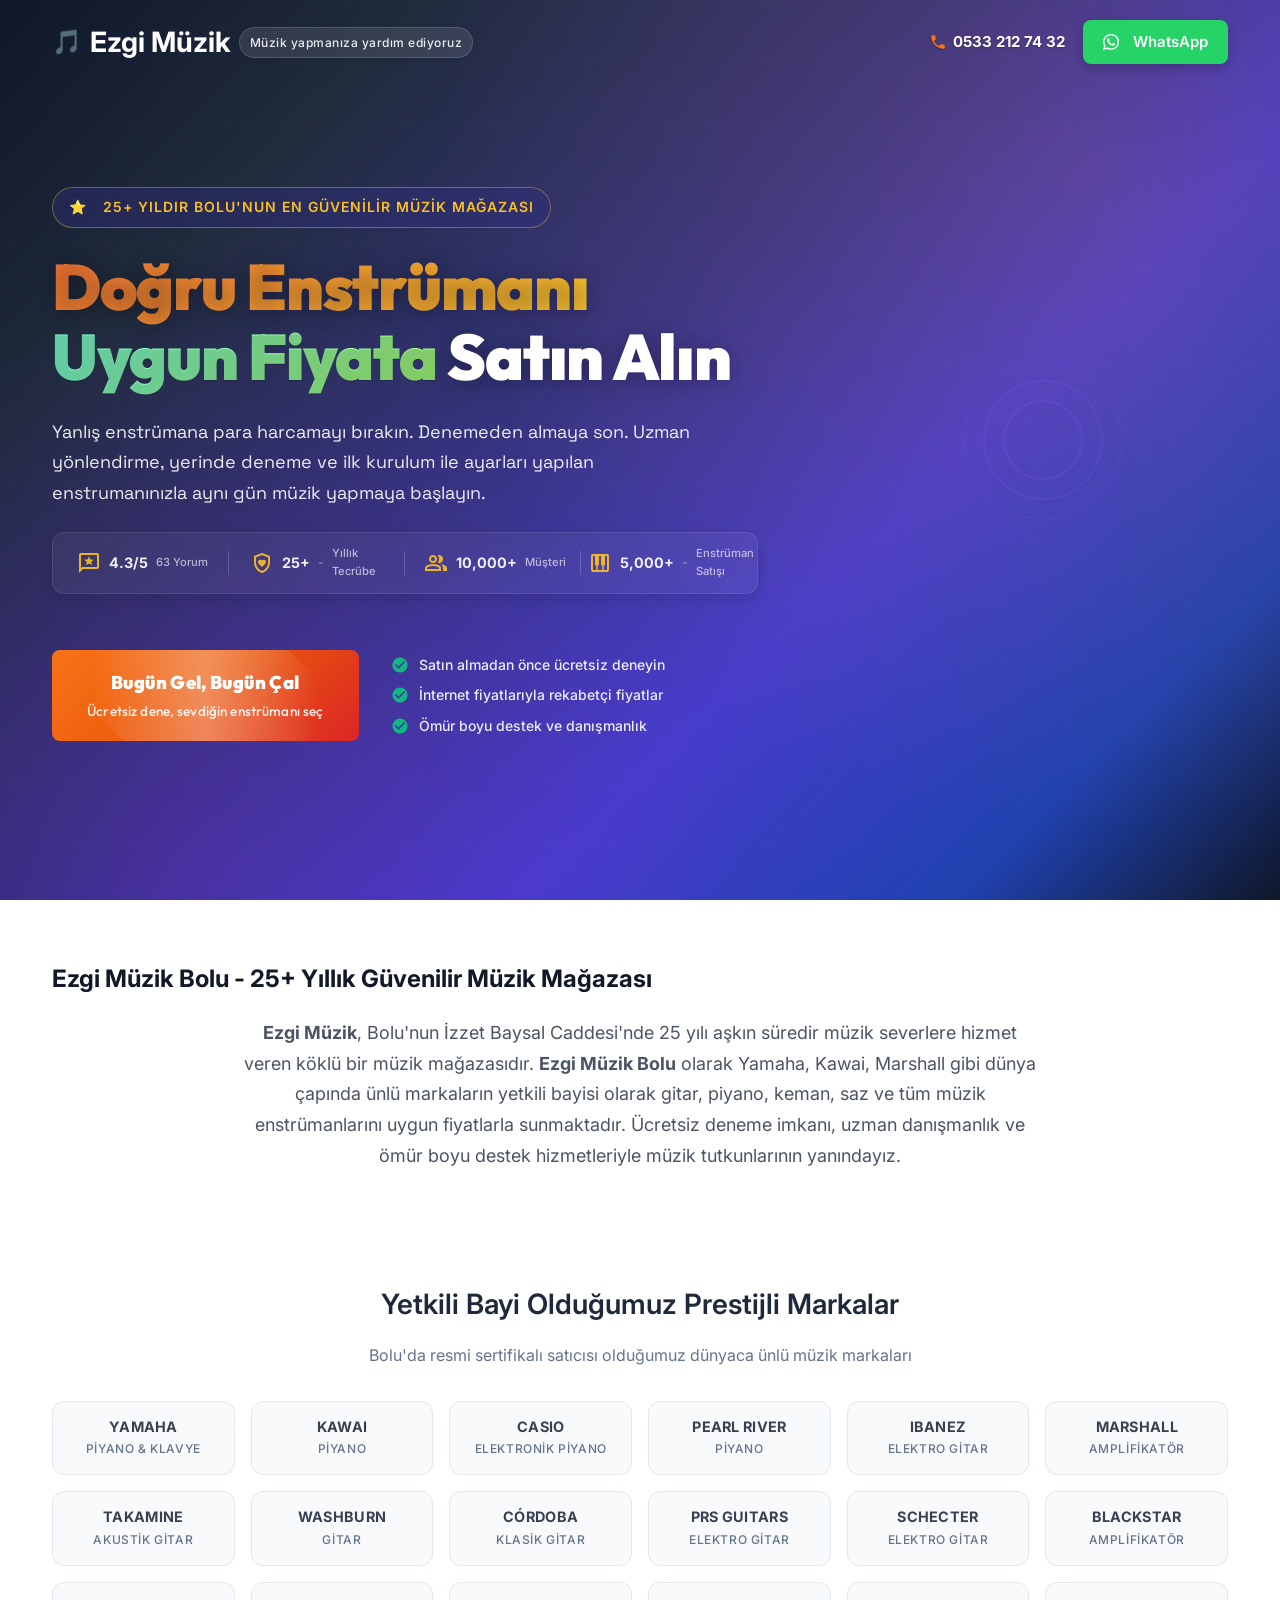
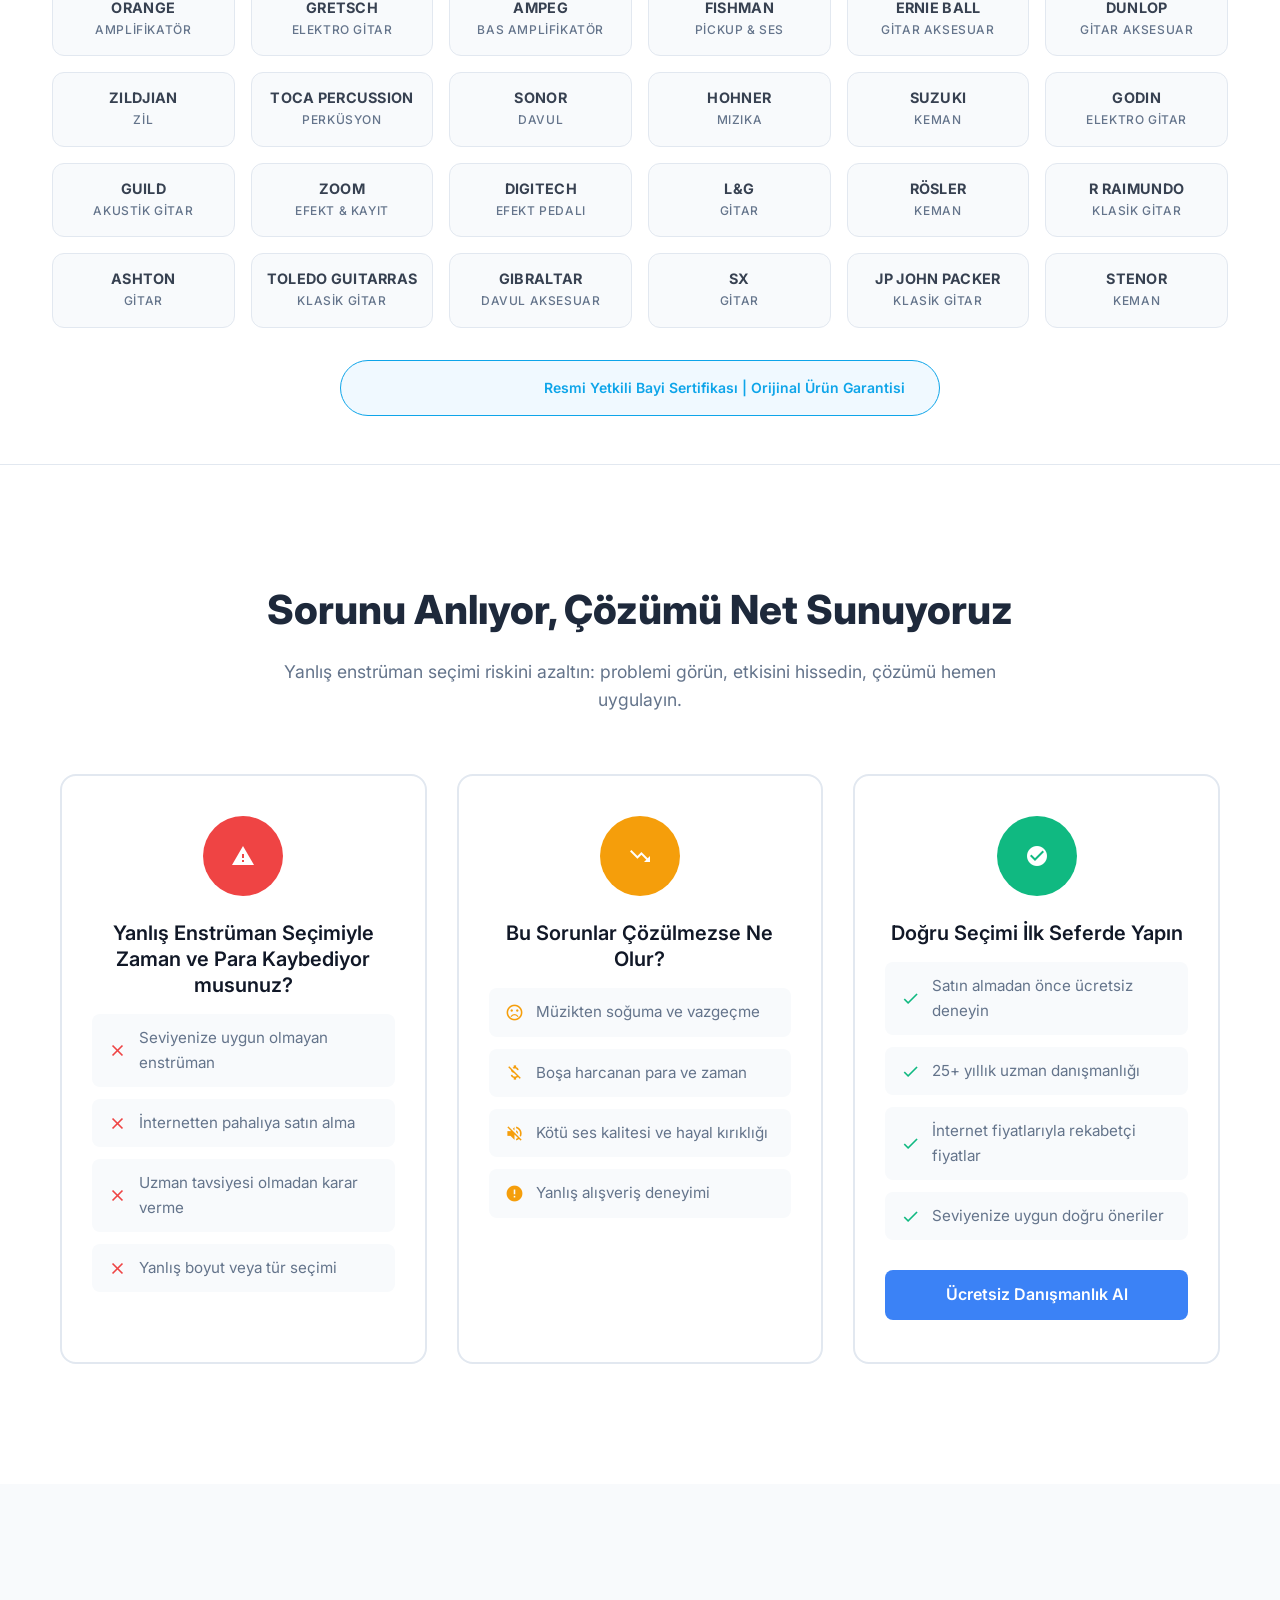
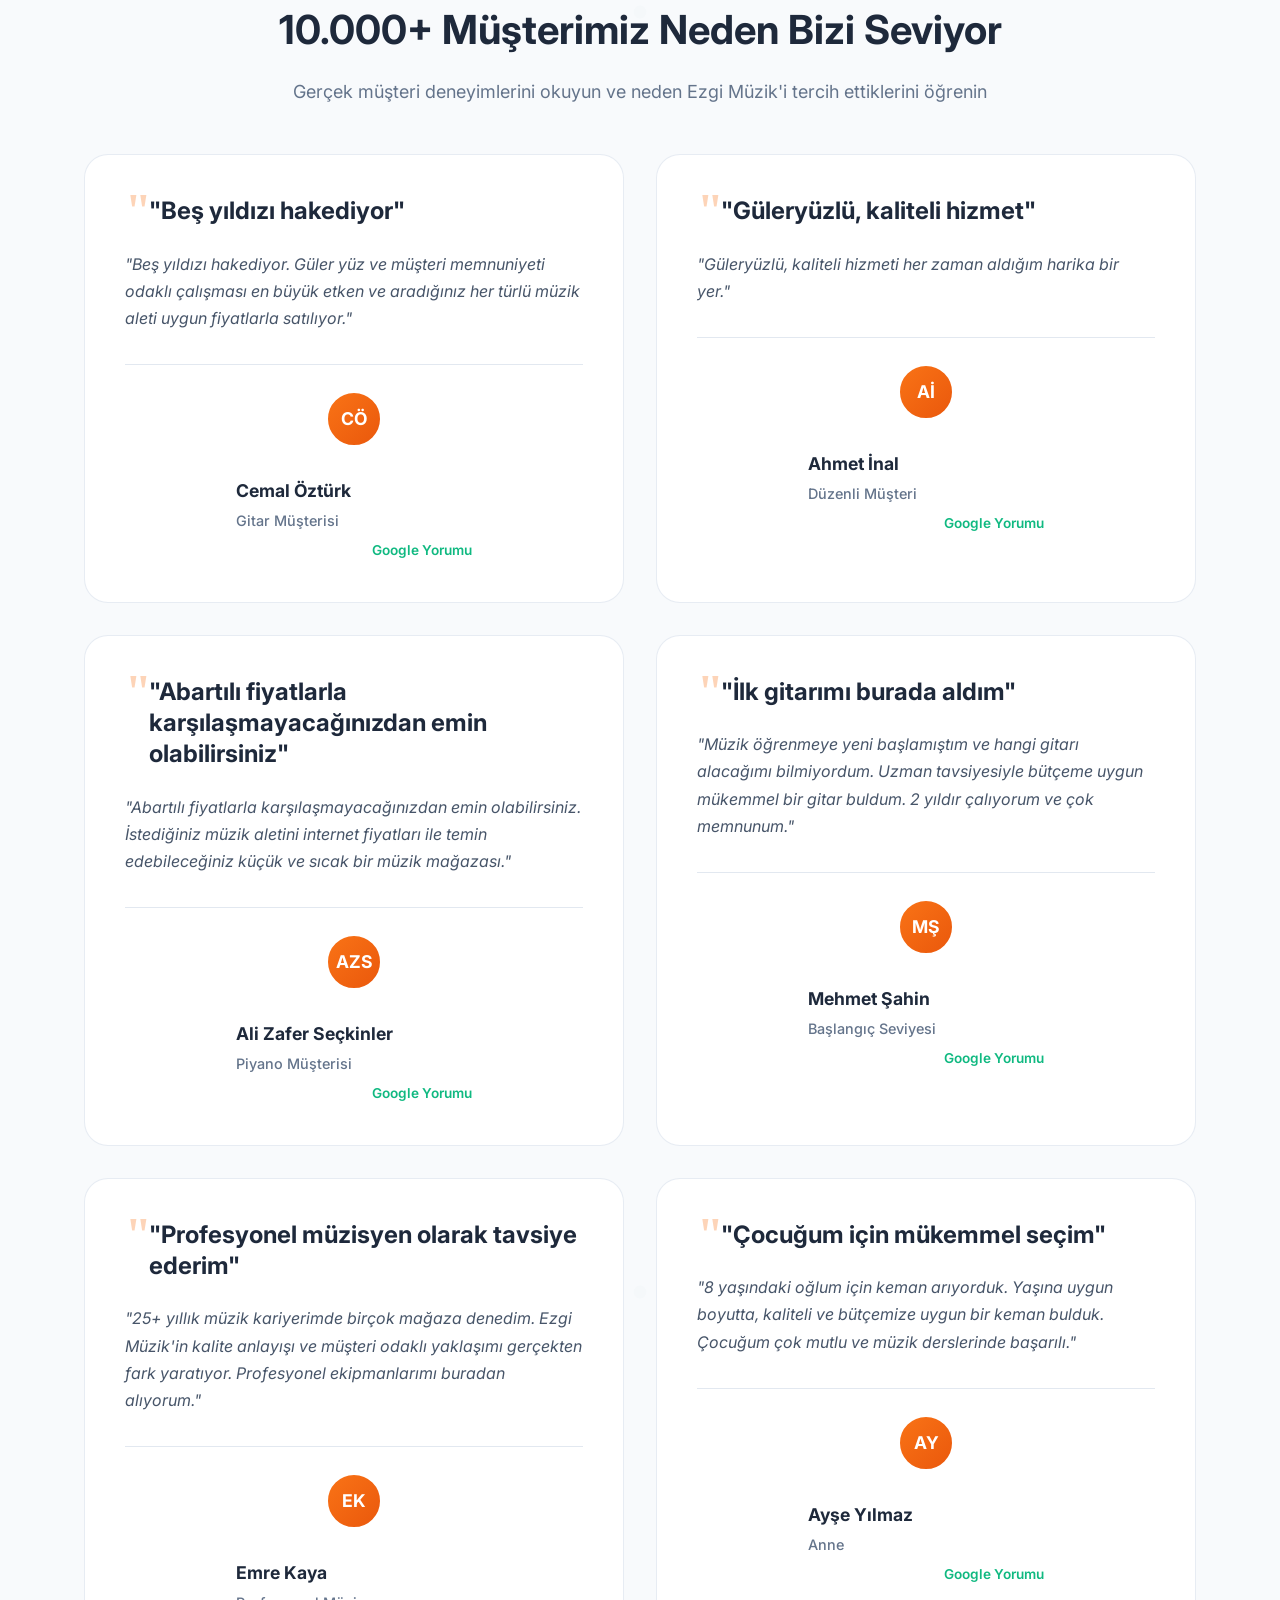
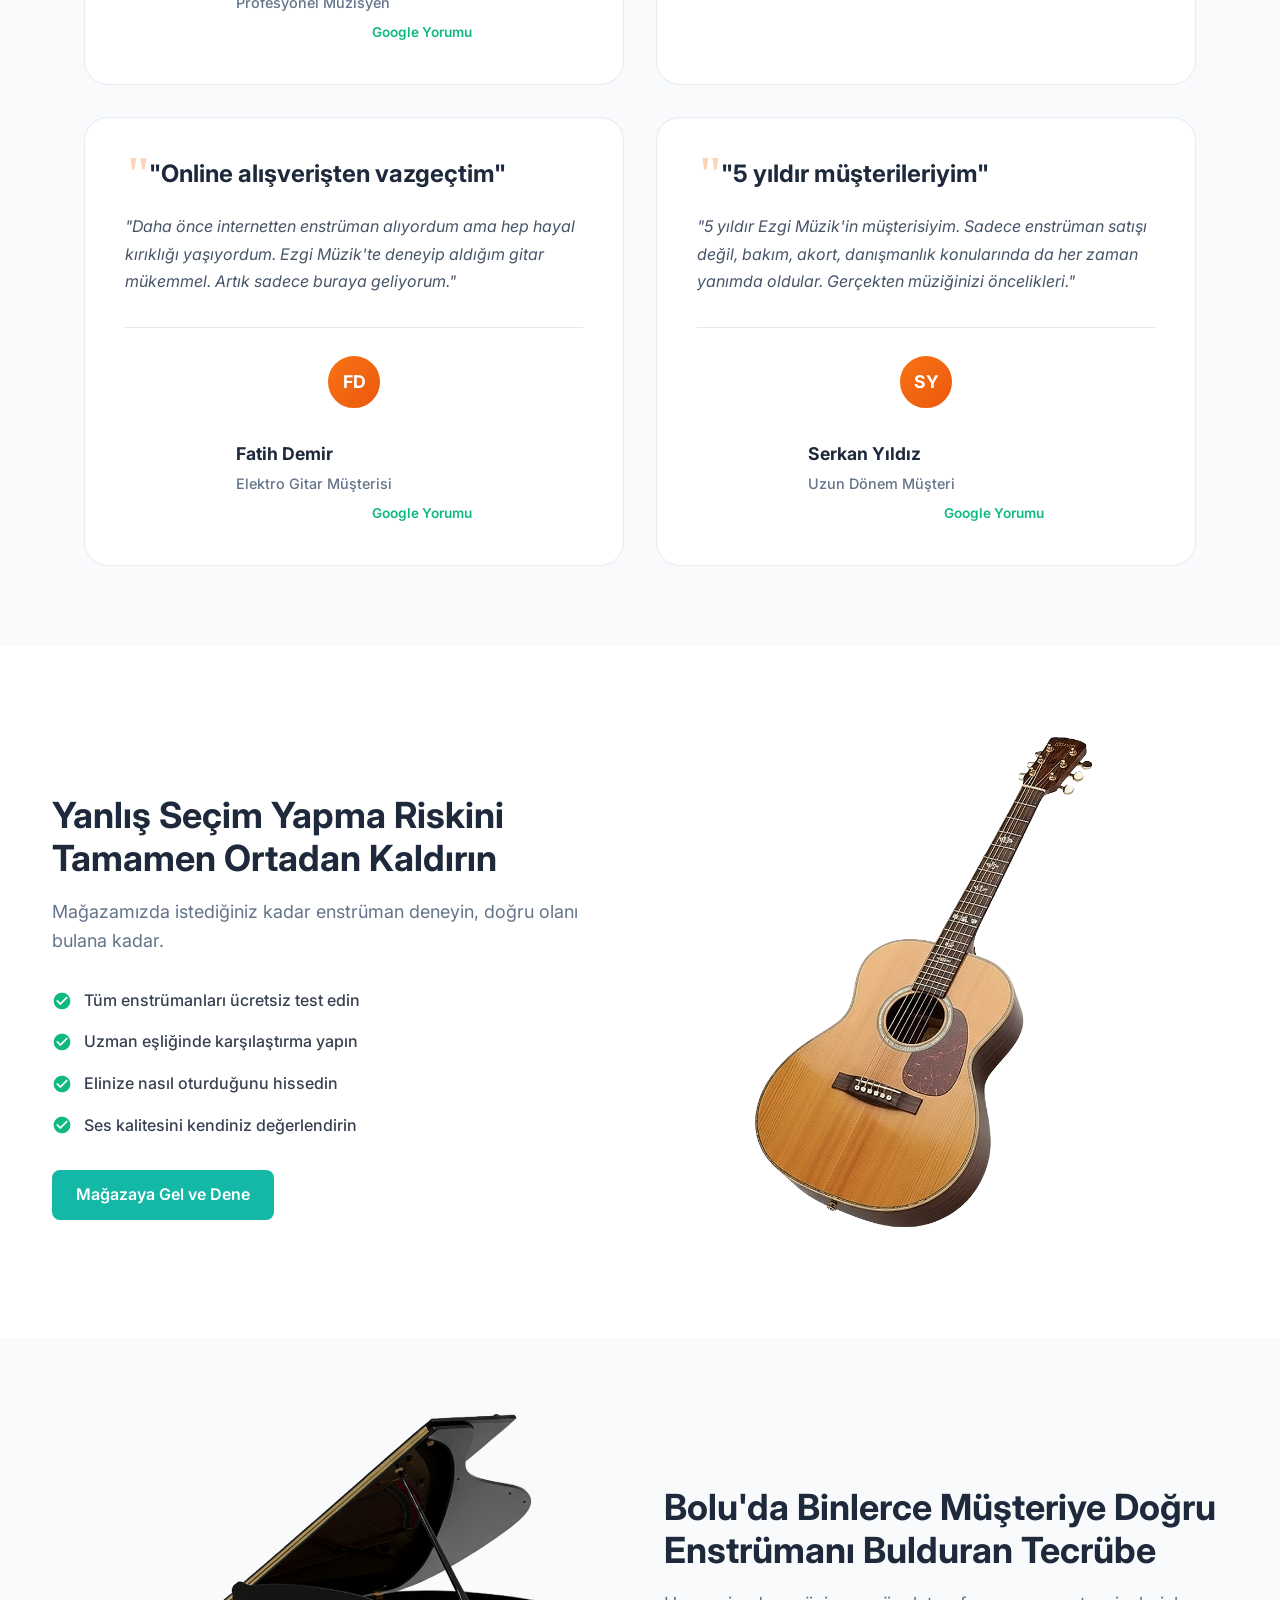
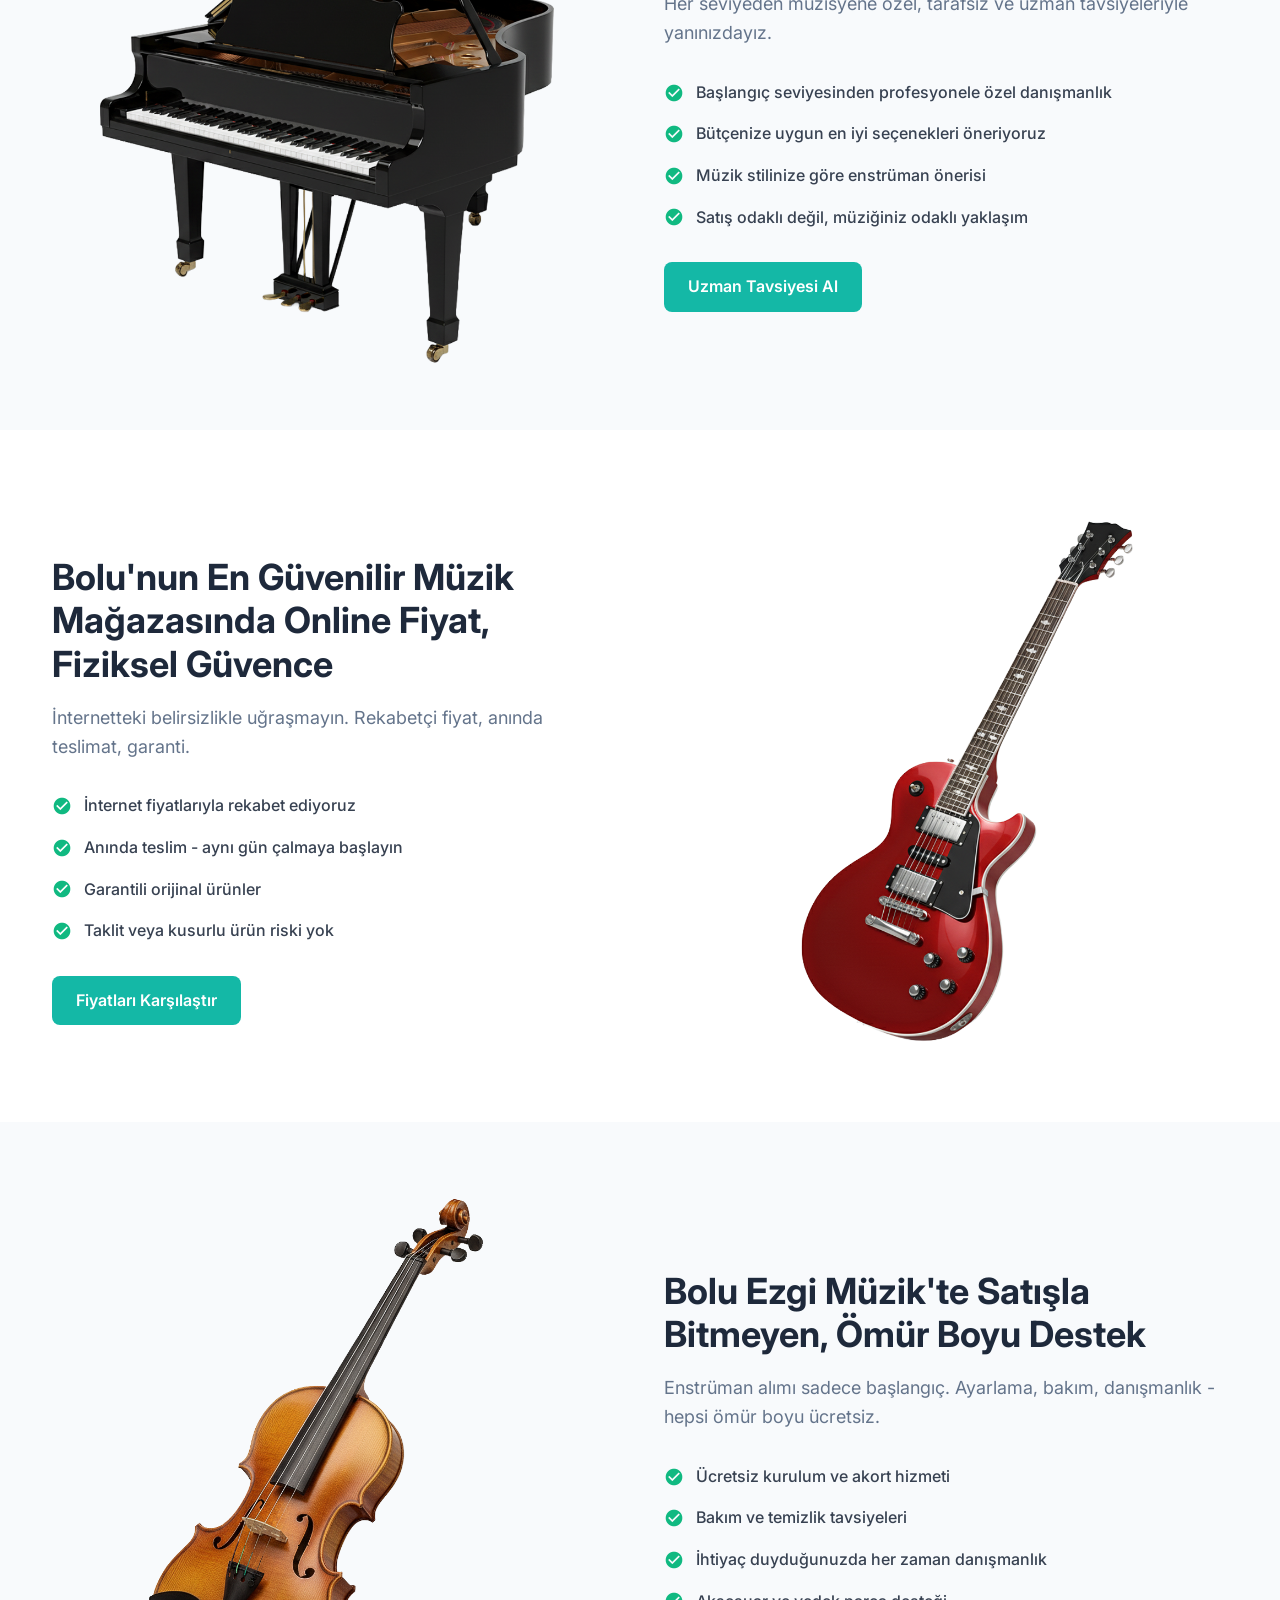
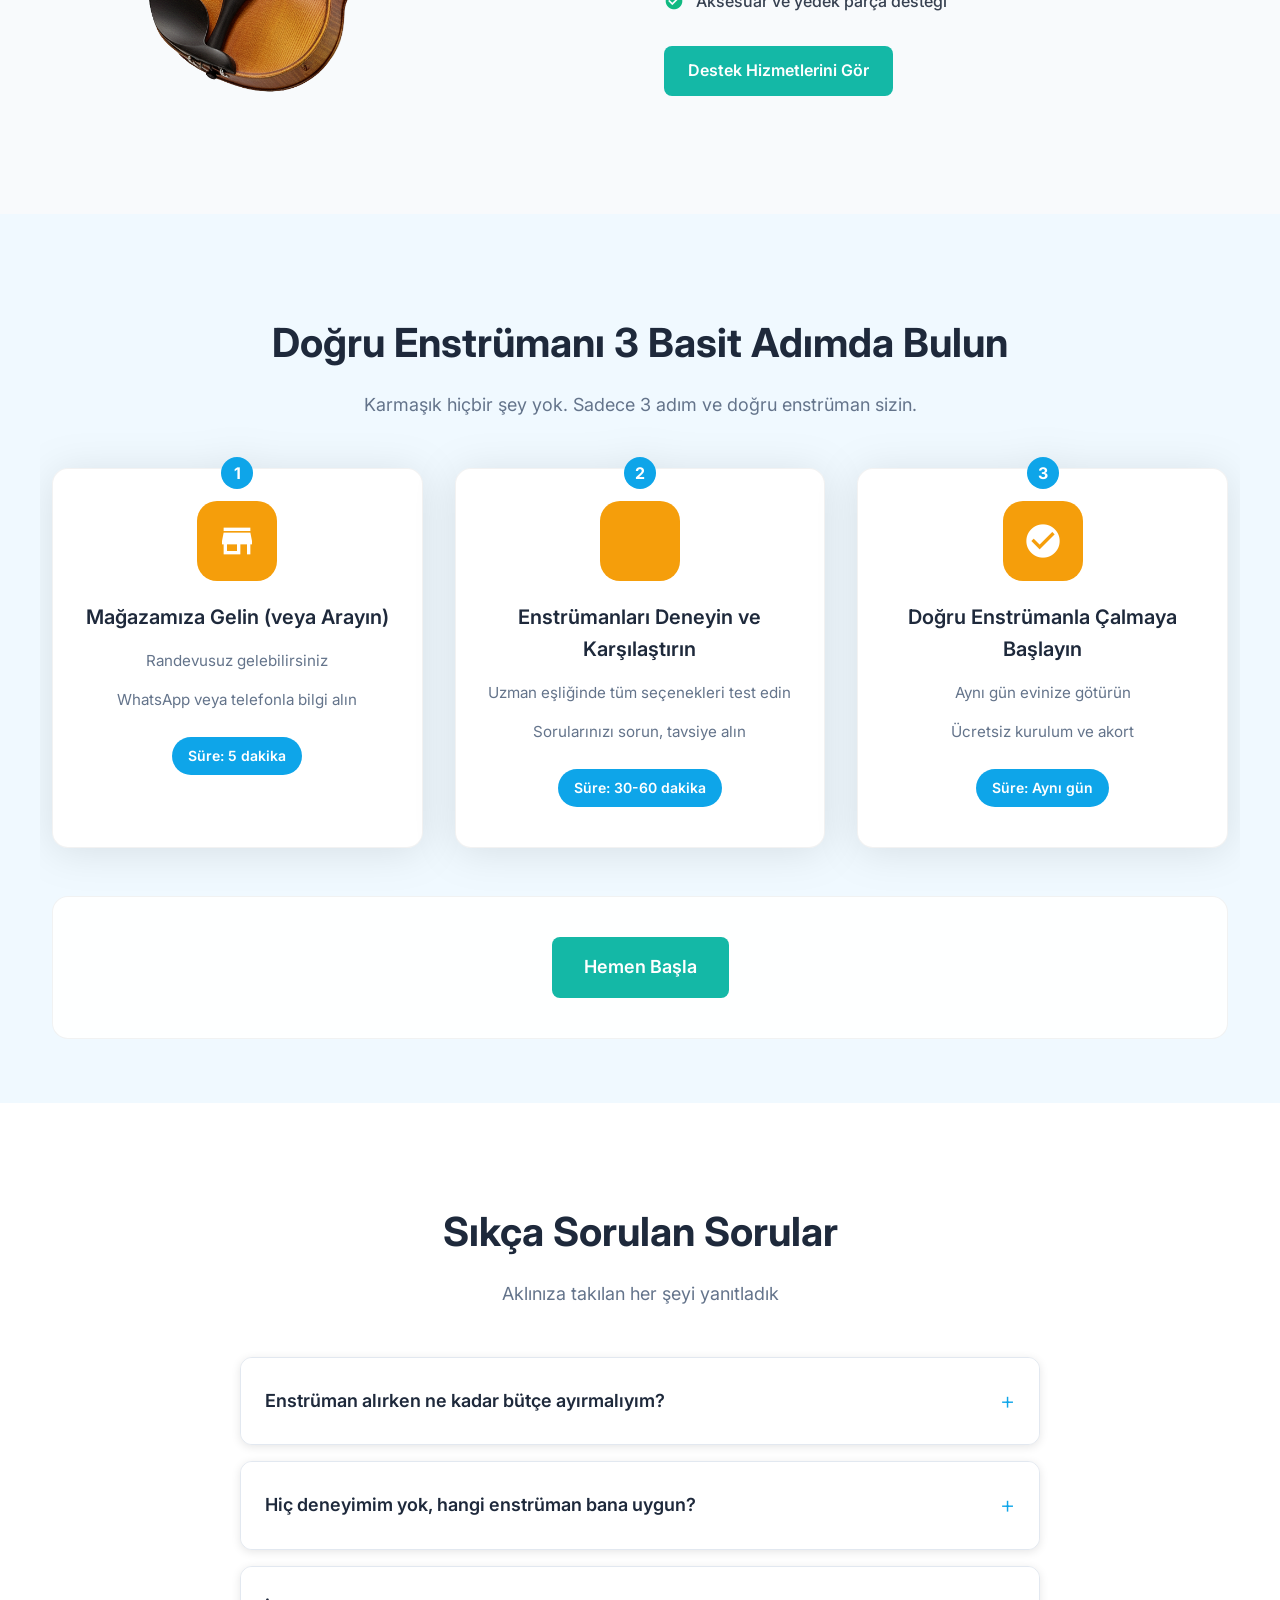
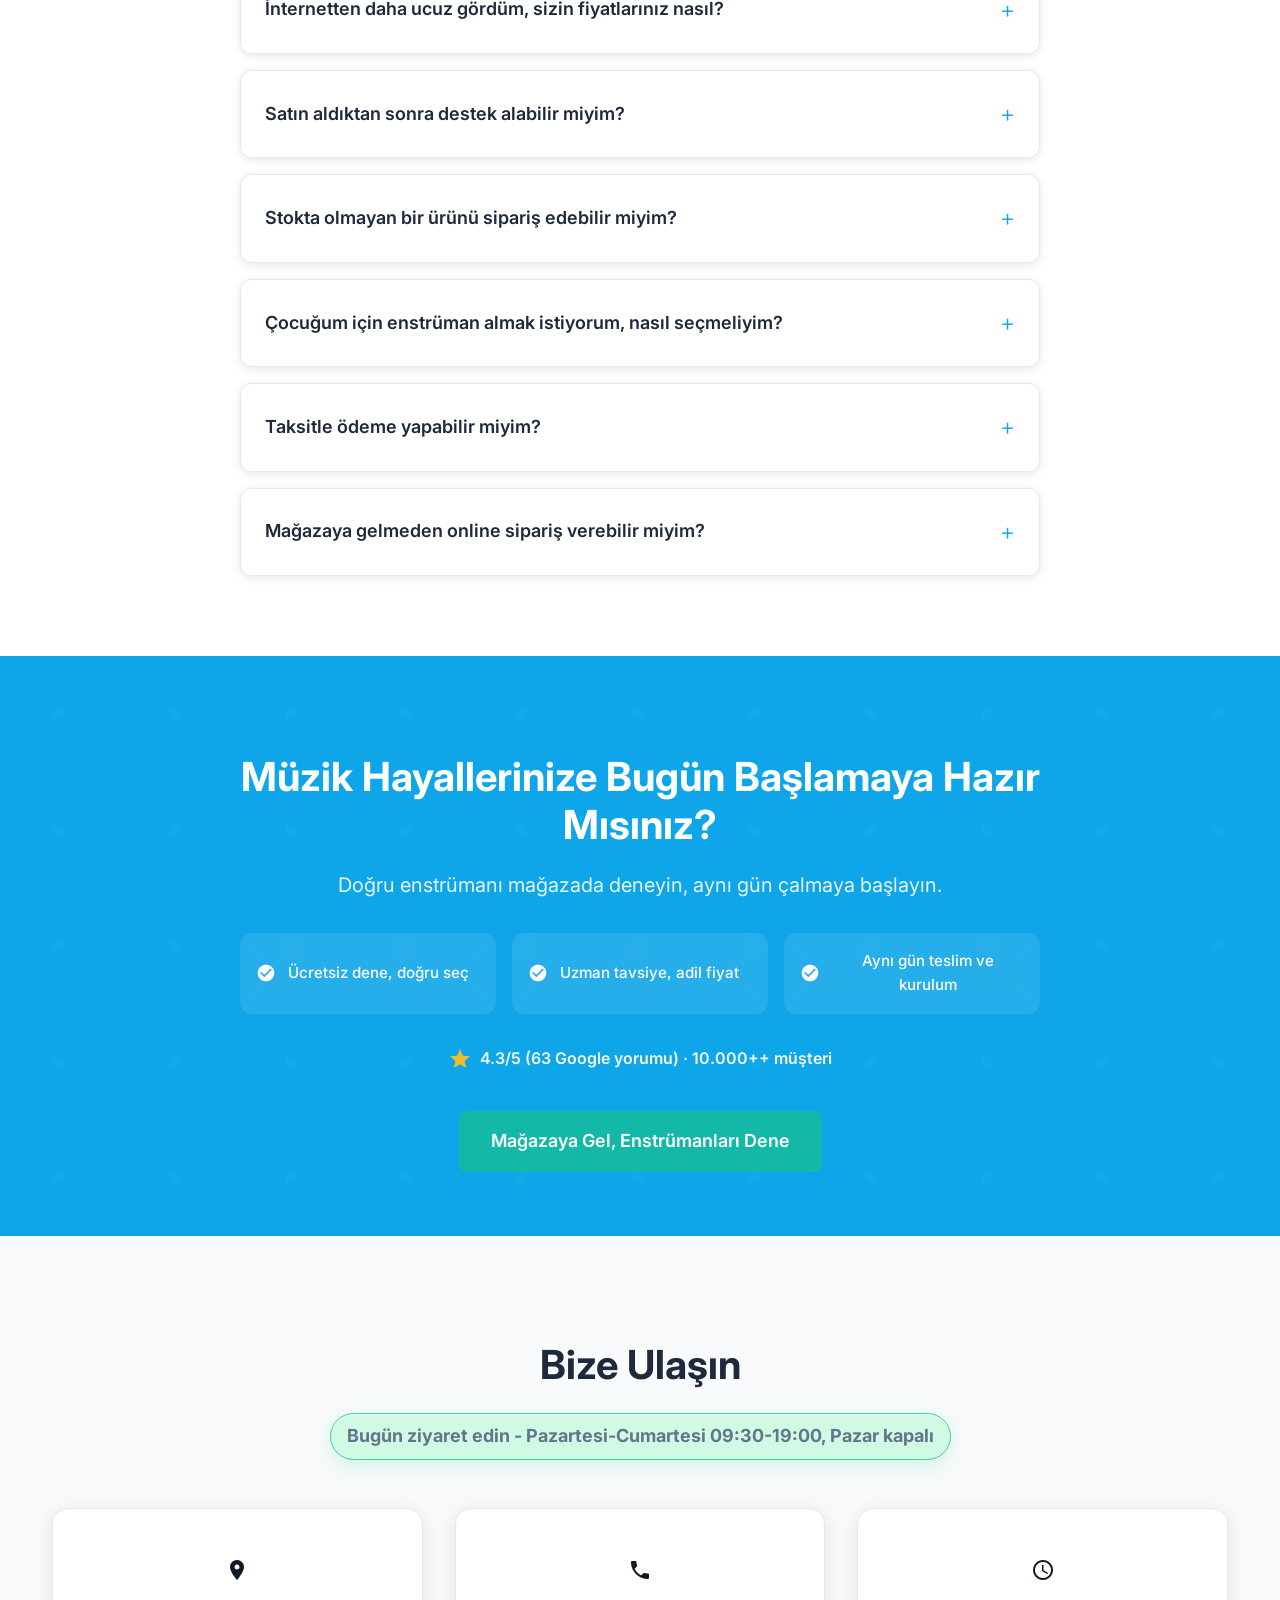
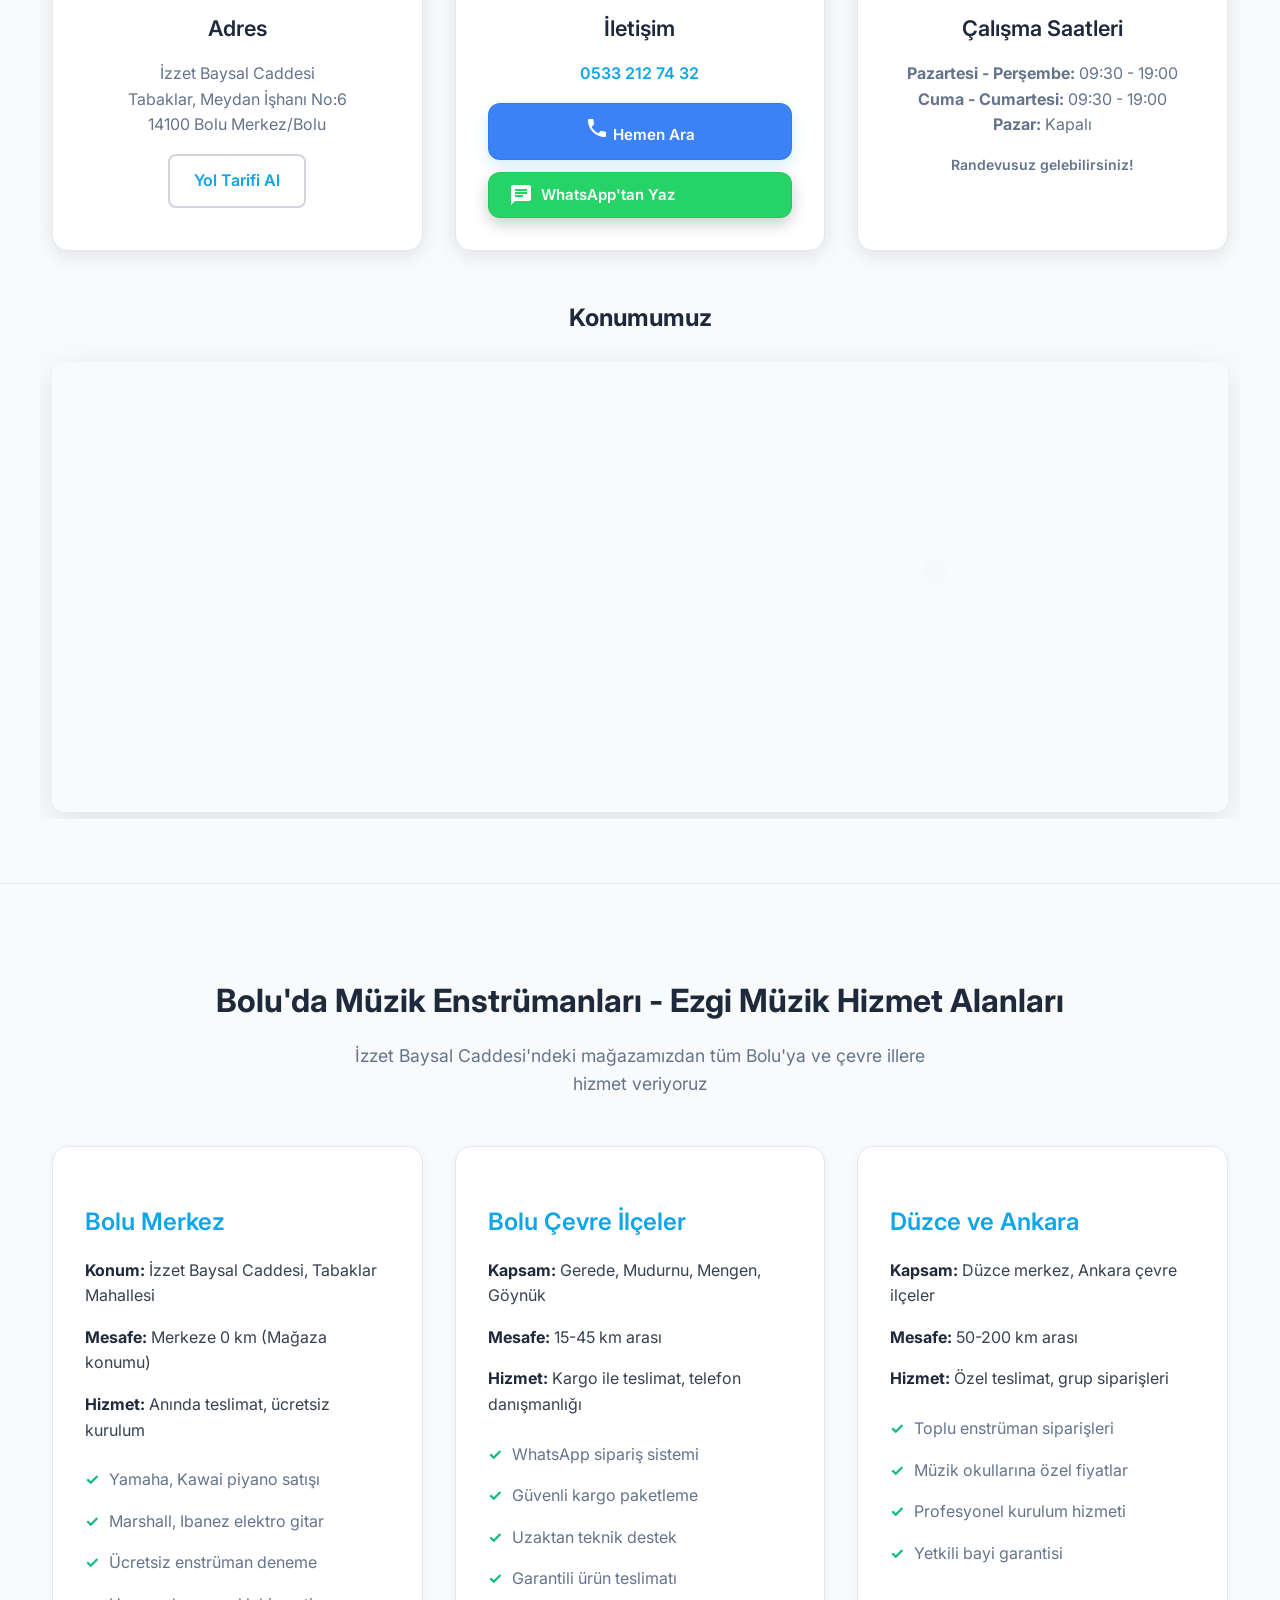
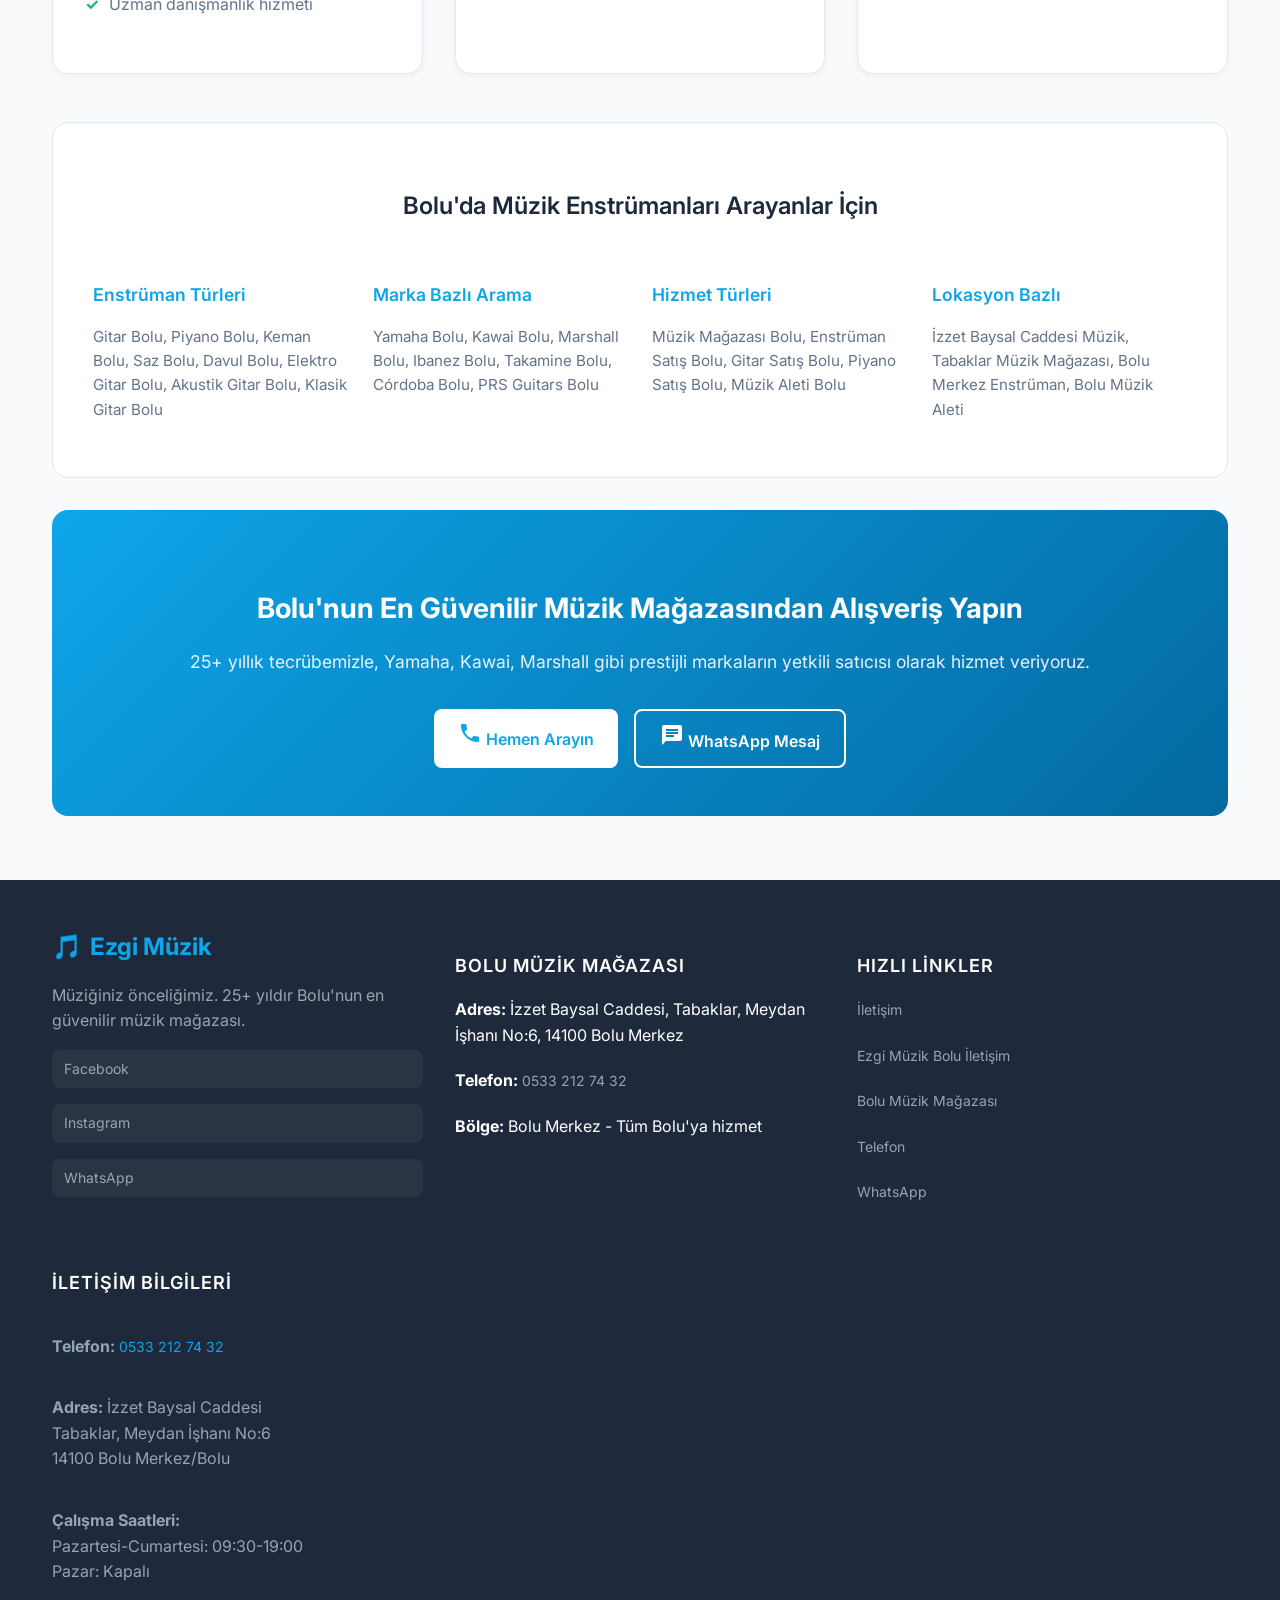
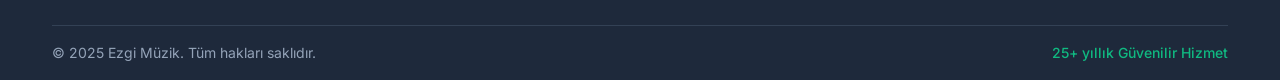
==== index.html @ 023d0073 "SEO improvements for Ezgi MÃ¼zik: enhance meta tags, add About section, improve structured data, add" ====
<!DOCTYPE html>
<html lang="tr">
<head>
    <!-- Google tag (gtag.js) -->
    <script async src="https://www.googletagmanager.com/gtag/js?id=G-CEE522S543"></script>
    <script>
      window.dataLayer = window.dataLayer || [];
      function gtag(){dataLayer.push(arguments);}
      gtag('js', new Date());

      gtag('config', 'G-CEE522S543');
    </script>
    
    <meta charset="UTF-8">
    <meta name="viewport" content="width=device-width, initial-scale=1.0">
    
    <!-- SEO Meta Tags -->
    <meta name="description" content="Ezgi Müzik - Bolu'nun en güvenilir müzik mağazası. 25+ yıllık tecrübe ile gitar, piyano, keman, saz satışı. Yamaha, Kawai, Marshall yetkili bayisi. İzzet Baysal Caddesi, Bolu. 0533 212 74 32">
    <meta name="keywords" content="ezgi müzik, ezgi müzik bolu, müzik mağazası bolu, yamaha yetkili bayi bolu, kawai piyano bolu, marshall amplifikatör bolu, ibanez gitar bolu, enstrüman satış bolu, gitar bolu, piyano bolu, keman bolu, saz bolu, müzik aleti bolu, izzet baysal caddesi müzik, ezgimuzik">
    <meta name="author" content="Ezgi Müzik">
    <meta name="robots" content="index, follow, max-image-preview:large, max-snippet:-1, max-video-preview:-1">
    <meta name="googlebot" content="index, follow">

    <!-- Geo Tags for Local SEO -->
    <meta name="geo.region" content="TR-14">
    <meta name="geo.placename" content="Bolu">
    <meta name="geo.position" content="40.73037497139083;31.59845607591345">
    <meta name="ICBM" content="40.73037497139083, 31.59845607591345">

    <!-- Open Graph / Facebook -->
    <meta property="og:type" content="business.business">
    <meta property="og:title" content="Ezgi Müzik - Bolu'nun Güvenilir Müzik Mağazası | 25+ Yıl Tecrübe">
    <meta property="og:description" content="Gitar, piyano, keman, saz ve tüm müzik enstrümanları. Ücretsiz deneme, uzman danışmanlık. 10.000+ mutlu müşteri. İzzet Baysal Caddesi, Bolu.">
    <meta property="og:url" content="https://ezgimuzik.com">
    <meta property="og:site_name" content="Ezgi Müzik">
    <meta property="og:locale" content="tr_TR">
    <meta property="og:image" content="https://ezgimuzik.com/og-image.jpg">
    <meta property="og:image:width" content="1200">
    <meta property="og:image:height" content="630">

    <!-- Twitter Card -->
    <meta name="twitter:card" content="summary_large_image">
    <meta name="twitter:title" content="Ezgi Müzik - Bolu'nun Güvenilir Müzik Mağazası">
    <meta name="twitter:description" content="25+ yıl tecrübe ile gitar, piyano, keman, saz satışı. Ücretsiz deneme imkanı. 0533 212 74 32">
    <meta name="twitter:image" content="https://ezgimuzik.com/og-image.jpg">

    <!-- Additional Meta Tags -->
    <meta name="language" content="Turkish">
    <meta name="revisit-after" content="7 days">
    <meta name="theme-color" content="#f97316">
    <link rel="canonical" href="https://ezgimuzik.com">
    <link rel="alternate" hreflang="tr-TR" href="https://ezgimuzik.com/">
    <link rel="alternate" hreflang="tr" href="https://ezgimuzik.com/">
    <link rel="alternate" hreflang="x-default" href="https://ezgimuzik.com/">
    
    <!-- Preload critical resources -->
    <link rel="preload" href="styles.css" as="style">
    <link rel="preload" href="script.js" as="script">
    <link rel="preload" href="guitar.png" as="image" fetchpriority="high">
    
    <!-- Favicon -->
    <link rel="icon" type="image/x-icon" href="/favicon.ico">
    <link rel="icon" type="image/png" sizes="32x32" href="/favicon-32x32.png">
    <link rel="icon" type="image/png" sizes="16x16" href="/favicon-16x16.png">
    <link rel="apple-touch-icon" sizes="180x180" href="/apple-touch-icon.png">
    
    <title>Ezgi Müzik Bolu - Yamaha, Kawai, Marshall Yetkili Bayi | Gitar, Piyano, Keman Satış | 25+ Yıl</title>
    <link rel="preconnect" href="https://fonts.googleapis.com">
    <link rel="preconnect" href="https://fonts.gstatic.com" crossorigin>
    <link href="https://fonts.googleapis.com/css2?family=Outfit:wght@400;600;700;900&family=Space+Grotesk:wght@400;600;700&display=swap" rel="stylesheet">
    <link rel="stylesheet" href="https://fonts.googleapis.com/css2?family=Material+Symbols+Outlined:opsz,wght,FILL,GRAD@20..48,100..700,0..1,-50..200&icon_names=verified" />
    <link rel="stylesheet" href="styles.css">
    <link rel="preconnect" href="https://fonts.googleapis.com">
    <link rel="preconnect" href="https://fonts.gstatic.com" crossorigin>
    <link href="https://fonts.googleapis.com/css2?family=Inter:wght@400;500;600;700;800&display=swap" rel="stylesheet">
    <link href="https://fonts.googleapis.com/icon?family=Material+Icons" rel="stylesheet">
    <link rel="stylesheet" href="https://fonts.googleapis.com/css2?family=Material+Symbols+Outlined:opsz,wght,FILL,GRAD@20..48,100..700,0..1,-50..200" />
    
    <!-- JSON-LD Structured Data for Local Business -->
    <script type="application/ld+json">
    {
      "@context": "https://schema.org",
      "@type": "MusicStore",
      "name": "Ezgi Müzik",
      "image": "https://ezgimuzik.com/og-image.jpg",
      "@id": "https://ezgimuzik.com",
      "url": "https://ezgimuzik.com",
      "telephone": "+905332127432",
      "priceRange": "$$",
      "areaServed": [
        {
          "@type": "City",
          "name": "Bolu",
          "containedInPlace": {
            "@type": "AdministrativeArea",
            "name": "Bolu"
          }
        },
        {
          "@type": "City", 
          "name": "Düzce",
          "containedInPlace": {
            "@type": "AdministrativeArea",
            "name": "Düzce"
          }
        },
        {
          "@type": "City",
          "name": "Ankara",
          "containedInPlace": {
            "@type": "AdministrativeArea", 
            "name": "Ankara"
          }
        }
      ],
      "paymentAccepted": ["Cash", "Credit Card", "Bank Transfer", "Nakit", "Kredi Kartı", "Banka Havalesi"],
      "currenciesAccepted": "TRY",
      "address": {
        "@type": "PostalAddress",
        "streetAddress": "İzzet Baysal Caddesi, Tabaklar, Meydan İşhanı No:6",
        "addressLocality": "Bolu",
        "postalCode": "14100",
        "addressRegion": "Bolu",
        "addressCountry": "TR"
      },
      "geo": {
        "@type": "GeoCoordinates",
        "latitude": 40.73037497139083,
        "longitude": 31.59845607591345
      },
      "hasMap": "https://www.google.com/maps?cid=123456789",
      "openingHoursSpecification": [
        {
          "@type": "OpeningHoursSpecification",
          "dayOfWeek": ["Monday", "Tuesday", "Wednesday", "Thursday"],
          "opens": "09:30",
          "closes": "19:00"
        },
        {
          "@type": "OpeningHoursSpecification",
          "dayOfWeek": ["Friday", "Saturday"],
          "opens": "09:30",
          "closes": "19:00"
        }
      ],
      "sameAs": [
        "https://www.facebook.com/ezgimuzikbolu",
        "https://www.instagram.com/ezgimuzik14",
        "https://wa.me/905332127432"
      ],
      "aggregateRating": {
        "@type": "AggregateRating",
        "ratingValue": "4.3",
        "reviewCount": "63",
        "bestRating": "5",
        "worstRating": "1"
      },
      "review": [
        {
          "@type": "Review",
          "author": {
            "@type": "Person",
            "name": "Mehmet K."
          },
          "reviewRating": {
            "@type": "Rating",
            "ratingValue": "5",
            "bestRating": "5"
          },
          "reviewBody": "Bolu'da en güvenilir müzik mağazası. Yamaha piyanomuzu buradan aldık, mükemmel hizmet."
        },
        {
          "@type": "Review", 
          "author": {
            "@type": "Person",
            "name": "Ayşe D."
          },
          "reviewRating": {
            "@type": "Rating",
            "ratingValue": "5",
            "bestRating": "5"
          },
          "reviewBody": "25 yıldır müşterileriyim. Enstrüman kalitesi ve hizmet anlayışı mükemmel."
        }
      ],
      "potentialAction": [
        {
          "@type": "ReserveAction",
          "target": {
            "@type": "EntryPoint",
            "urlTemplate": "tel:+905332127432",
            "actionPlatform": "http://schema.org/DesktopWebPlatform"
          },
          "result": {
            "@type": "Reservation",
            "name": "Enstrüman Rezervasyonu"
          }
        },
        {
          "@type": "OrderAction",
          "target": {
            "@type": "EntryPoint", 
            "urlTemplate": "https://wa.me/905332127432",
            "actionPlatform": "http://schema.org/MobileWebPlatform"
          }
        }
      ],
      "knowsAbout": [
        "Gitar", "Piyano", "Keman", "Saz", "Elektro Gitar", "Davul", "Zil", "Amplifikatör", 
        "Yamaha", "Kawai", "Marshall", "Ibanez", "Takamine", "Córdoba", "PRS Guitars",
        "Müzik Enstrümanları Satışı", "Enstrüman Bakımı", "Akort Hizmeti", "Müzik Danışmanlığı"
      ],
      "foundingDate": "2000",
      "slogan": "Müziğiniz bizim işimiz",
      "description": "Bolu'nun en güvenilir müzik mağazası. 25+ yıllık tecrübe ile gitar, piyano, keman, saz ve tüm müzik enstrümanları satışı. Yamaha, Kawai, Marshall, Ibanez gibi prestijli markaların yetkili satıcısı. Ücretsiz deneme imkanı ve uzman danışmanlık hizmeti.",
      "hasOfferCatalog": {
        "@type": "OfferCatalog",
        "name": "Müzik Enstrümanları",
        "itemListElement": [
          {
            "@type": "Offer",
            "itemOffered": {
              "@type": "Product",
              "name": "Gitar",
              "brand": "Yamaha, Ibanez, Takamine, Córdoba"
            },
            "priceSpecification": {
              "@type": "PriceSpecification",
              "price": "500-5000",
              "priceCurrency": "TRY"
            }
          },
          {
            "@type": "Offer",
            "itemOffered": {
              "@type": "Product",
              "name": "Piyano",
              "brand": "Yamaha, Kawai, Pearl River"
            },
            "priceSpecification": {
              "@type": "PriceSpecification", 
              "price": "15000-50000",
              "priceCurrency": "TRY"
            }
          },
          {
            "@type": "Offer",
            "itemOffered": {
              "@type": "Product",
              "name": "Keman",
              "brand": "Suzuki, Rösler, Stenor"
            },
            "priceSpecification": {
              "@type": "PriceSpecification",
              "price": "800-8000", 
              "priceCurrency": "TRY"
            }
          },
          {
            "@type": "Offer",
            "itemOffered": {
              "@type": "Product",
              "name": "Saz",
              "brand": "Çeşitli Markalar"
            },
            "priceSpecification": {
              "@type": "PriceSpecification",
              "price": "1000-10000",
              "priceCurrency": "TRY"
            }
          },
          {
            "@type": "Offer",
            "itemOffered": {
              "@type": "Product",
              "name": "Elektro Gitar",
              "brand": "Ibanez, Marshall, Schecter, PRS Guitars"
            },
            "priceSpecification": {
              "@type": "PriceSpecification",
              "price": "2000-15000",
              "priceCurrency": "TRY"
            }
          },
          {
            "@type": "Offer",
            "itemOffered": {
              "@type": "Product",
              "name": "Davul",
              "brand": "Sonor, Toca Percussion, Zildjian"
            },
            "priceSpecification": {
              "@type": "PriceSpecification",
              "price": "3000-25000",
              "priceCurrency": "TRY"
            }
          }
        ]
      }
    }
    </script>

    <!-- FAQ Structured Data -->
    <script type="application/ld+json">
    {
      "@context": "https://schema.org",
      "@type": "FAQPage",
      "mainEntity": [
        {
          "@type": "Question",
          "name": "Enstrüman alırken ne kadar bütçe ayırmalıyım?",
          "acceptedAnswer": {
            "@type": "Answer",
            "text": "Bütçeniz müzik seviyenize ve hedeflerinize bağlıdır. Başlangıç seviyesi için 500-1500 TL arası kaliteli enstrümanlar bulabilirsiniz. Orta seviye için 1500-5000 TL, profesyonel seviye için 5000 TL üzeri öneriyoruz. Size en uygun seçeneği bulmak için ücretsiz danışmanlık veriyoruz."
          }
        },
        {
          "@type": "Question",
          "name": "Hiç deneyimim yok, hangi enstrüman bana uygun?",
          "acceptedAnswer": {
            "@type": "Answer",
            "text": "Müzik deneyiminiz olmasa da endişelenmeyin! Yaşınız, fiziksel özellikleriniz ve müzik zevkinize göre en uygun enstrümanı öneriyoruz. Gitar, piyano, keman, saz gibi popüler enstrümanlar ile vurmalı ve nefesli diğer enstrümanlar arasından seçim yapabilirsiniz. Mağazamızda hepsini deneyebilirsiniz."
          }
        },
        {
          "@type": "Question",
          "name": "İnternetten daha ucuz gördüm, sizin fiyatlarınız nasıl?",
          "acceptedAnswer": {
            "@type": "Answer",
            "text": "İnternet fiyatlarıyla rekabet ediyoruz ve gerektiğinde fiyat eşleştirmesi yapıyoruz. Ancak bizdeki avantajlar: ücretsiz deneme, uzman tavsiyesi, garantili ürün, anında teslimat ve ömür boyu destek. Bu değerler internet alışverişinde yoktur."
          }
        },
        {
          "@type": "Question",
          "name": "Satın aldıktan sonra destek alabilir miyim?",
          "acceptedAnswer": {
            "@type": "Answer",
            "text": "Elbette! Satış sonrası destek bizim önceliğimiz. Ücretsiz akort, kurulum, bakım tavsiyeleri, yedek parça desteği ve her konuda danışmanlık sağlıyoruz. Müziğiniz yolculuğunuzda her zaman yanınızdayız."
          }
        },
        {
          "@type": "Question",
          "name": "Stokta olmayan bir ürünü sipariş edebilir miyim?",
          "acceptedAnswer": {
            "@type": "Answer",
            "text": "Evet, istediğiniz enstrümanı sipariş edebiliriz. Genellikle 2-3 gün içinde teslim ediyoruz. Sipariş öncesi ön ödeme almıyoruz, ürün geldiğinde deneyip beğenirseniz satın alırsınız."
          }
        },
        {
          "@type": "Question",
          "name": "Çocuğum için enstrüman almak istiyorum, nasıl seçmeliyim?",
          "acceptedAnswer": {
            "@type": "Answer",
            "text": "Çocuklar için yaş ve boy önemlidir. 4-6 yaş için küçük boyutlu enstrümanlar, 7-12 yaş için orta boyut, 13+ için standart boyut öneriyoruz. Çocuğunuzla birlikte gelip deneyebilirsiniz."
          }
        },
        {
          "@type": "Question",
          "name": "Taksitle ödeme yapabilir miyim?",
          "acceptedAnswer": {
            "@type": "Answer",
            "text": "Kredi kartıyla taksitli ödeme yapabilirsiniz. Bankanızın taksit imkanlarına göre 3-12 taksit arası seçenekleriniz var. Nakit ödemede ek indirim de yapıyoruz."
          }
        },
        {
          "@type": "Question",
          "name": "Mağazaya gelmeden online sipariş verebilir miyim?",
          "acceptedAnswer": {
            "@type": "Answer",
            "text": "Telefon veya WhatsApp üzerinden sipariş verebilirsiniz. Ancak enstrümanı denemeden almak riskli olabilir. Mümkünse mağazamıza gelip denemenizi öneriyoruz. Uzaktaysanız kargo ile gönderim yapıyoruz."
          }
        },
        {
          "@type": "Question",
          "name": "Ezgi Müzik nerede?",
          "acceptedAnswer": {
            "@type": "Answer",
            "text": "Ezgi Müzik, Bolu'nun merkez ilçesinde İzzet Baysal Caddesi, Tabaklar Mahallesi, Meydan İşhanı No:6 adresinde bulunmaktadır. Mağazamız Pazartesi-Cumartesi 09:30-19:00 saatleri arasında açıktır."
          }
        },
        {
          "@type": "Question",
          "name": "Ezgi Müzik çalışma saatleri nedir?",
          "acceptedAnswer": {
            "@type": "Answer",
            "text": "Ezgi Müzik Pazartesi-Perşembe ve Cuma-Cumartesi günleri 09:30-19:00 saatleri arasında hizmet vermektedir. Pazar günü kapalıyız. Randevusuz gelebilirsiniz."
          }
        }
      ]
    }
    </script>

    <!-- BreadcrumbList Structured Data -->
    <script type="application/ld+json">
    {
      "@context": "https://schema.org",
      "@type": "BreadcrumbList",
      "itemListElement": [
        {
          "@type": "ListItem",
          "position": 1,
          "name": "Ana Sayfa",
          "item": "https://ezgimuzik.com"
        },
        {
          "@type": "ListItem",
          "position": 2,
          "name": "Ezgi Müzik Bolu",
          "item": "https://ezgimuzik.com"
        }
      ]
    }
    </script>
</head>
<body>
    <!-- Navigation -->
    <nav class="navbar" role="navigation" aria-label="Main navigation">
        <div class="container">
            <div class="nav-content">
                <div class="nav-logo">
                    <span class="logo-text">Ezgi Müzik</span>
                    <span class="logo-tagline">Müzik yapmanıza yardım ediyoruz</span>
                </div>
                <div class="nav-actions">
                        <a href="tel:+905332127432" class="phone-link"><span class="material-icons" aria-hidden="true">call</span>0533 212 74 32</a>
                        <a href="https://wa.me/905332127432" class="btn-primary btn-large btn-whatsapp">
                            <svg width="16" height="16" viewBox="0 0 24 24" fill="currentColor" style="margin-right: 6px;">
                                <path d="M17.472 14.382c-.297-.149-1.758-.867-2.03-.967-.273-.099-.471-.148-.67.15-.197.297-.767.966-.94 1.164-.173.199-.347.223-.644.075-.297-.15-1.255-.463-2.39-1.475-.883-.788-1.48-1.761-1.653-2.059-.173-.297-.018-.458.13-.606.134-.133.298-.347.446-.52.149-.174.198-.298.298-.497.099-.198.05-.371-.025-.52-.075-.149-.669-1.612-.916-2.207-.242-.579-.487-.5-.669-.51-.173-.008-.371-.01-.57-.01-.198 0-.52.074-.792.372-.272.297-1.04 1.016-1.04 2.479 0 1.462 1.065 2.875 1.213 3.074.149.198 2.096 3.2 5.077 4.487.709.306 1.262.489 1.694.625.712.227 1.36.195 1.871.118.571-.085 1.758-.719 2.006-1.413.248-.694.248-1.289.173-1.413-.074-.124-.272-.198-.57-.347m-5.421 7.403h-.004a9.87 9.87 0 01-5.031-1.378l-.361-.214-3.741.982.998-3.648-.235-.374a9.86 9.86 0 01-1.51-5.26c.001-5.45 4.436-9.884 9.888-9.884 2.64 0 5.122 1.03 6.988 2.898a9.825 9.825 0 012.893 6.994c-.003 5.45-4.437 9.884-9.885 9.884m8.413-18.297A11.815 11.815 0 0012.05 0C5.495 0 .16 5.335.157 11.892c0 2.096.547 4.142 1.588 5.945L.057 24l6.305-1.654a11.882 11.882 0 005.683 1.448h.005c6.554 0 11.89-5.335 11.893-11.893A11.821 11.821 0 0020.885 3.488"/>
                            </svg>
                            WhatsApp
                        </a>
                </div>
                <button class="mobile-menu-toggle" aria-label="Toggle menu">
                    <span></span>
                    <span></span>
                    <span></span>
                </button>
            </div>
        </div>
    </nav>

    <!-- Hero Section -->
    <header class="hero" role="banner">
        <div class="container">
            <div class="hero-content">
                <div class="hero-text">
                    <div class="hero-top-section">
                        <span class="eyebrow-text">25+ Yıldır Bolu'nun En Güvenilir Müzik Mağazası</span>
                    </div>
                    
                        <h1><span class="highlight-orange">Doğru Enstrümanı</span> <span class="highlight-green">Uygun Fiyata</span> Satın Alın</h1>
                    <p class="hero-subtitle">Yanlış enstrümana para harcamayı bırakın. Denemeden almaya son. Uzman yönlendirme, yerinde deneme ve ilk kurulum ile ayarları yapılan enstrumanınızla aynı gün müzik yapmaya başlayın.</p>
                       
                       <!-- Social Proof -->
                       <div class="hero-social-proof">
                           <div class="social-proof-bar">
                               <a href="https://www.google.com/search?q=Ezgi+M%C3%BCzik+Bolu+reviews" target="_blank" class="proof-item proof-item-link">
                                   <span class="material-symbols-outlined proof-icon">reviews</span>
                                   <span class="proof-rating" data-target="4.3">4.3/5</span>
                                   
                                   <span class="proof-reviews" data-target="63">63 Yorum</span>
                               </a>
                               <div class="proof-divider"></div>
                               <div class="proof-item">
                                   <span class="material-symbols-outlined proof-icon">shield_with_heart</span>
                                   <span class="proof-number" data-target="25">25+</span>
                                   <span class="proof-separator">-</span>
                                   <span class="proof-label">Yıllık Tecrübe</span>
                               </div>
                               <div class="proof-divider"></div>
                               <div class="proof-item">
                                   <span class="material-symbols-outlined proof-icon">group</span>
                                   <span class="proof-number" data-target="10000">10.000+</span>
                                   
                                   <span class="proof-label">Müşteri</span>
                           </div>
                               <div class="proof-divider"></div>
                               <div class="proof-item">
                                   <span class="material-symbols-outlined proof-icon">piano</span>
                                   <span class="proof-number" data-target="5000">5.000+</span>
                                   <span class="proof-separator">-</span>
                                   <span class="proof-label">Enstrüman Satışı</span>
                               </div>
                           </div>
                       </div>

                       <div class="hero-cta-fuds-group">
                       <div class="hero-cta">
                                <a href="#contact" class="btn-primary btn-large btn-hero-cta">
                                    <span class="cta-main">Bugün Gel, Bugün Çal</span>
                                    <span class="cta-sub">Ücretsiz dene, sevdiğin enstrümanı seç</span>
                                </a>
                       </div>
                       
                       <!-- FUDs -->
                       <div class="hero-fuds">
                           <div class="fud-item">
                               <span class="material-icons">check_circle</span>
                               <span>Satın almadan önce ücretsiz deneyin</span>
                           </div>
                           <div class="fud-item">
                               <span class="material-icons">check_circle</span>
                                   <span>İnternet fiyatlarıyla rekabetçi fiyatlar</span>
                           </div>
                           <div class="fud-item">
                               <span class="material-icons">check_circle</span>
                                   <span>Ömür boyu destek ve danışmanlık</span>
                               </div>
                           </div>
                       </div>

                </div>
                
                   <div class="hero-stage">
                       <div class="sound-waves">
                           <div class="wave wave-1"></div>
                           <div class="wave wave-2"></div>
                           <div class="wave wave-3"></div>
                           <div class="wave wave-4"></div>
                       </div>
                  <div class="hero-image">
                      <img src="guitar.png" alt="Ezgi Müzik Bolu - Gitar satış, akustik ve elektro gitar koleksiyonu" class="hero-instrument-image hero-image-1" width="600" height="600" fetchpriority="high">
                      <img src="violin.png" alt="Ezgi Müzik Bolu - Keman satış, profesyonel keman çeşitleri" class="hero-instrument-image hero-image-2" width="600" height="600" loading="lazy">
                      <img src="saz.png" alt="Ezgi Müzik Bolu - Saz satış, bağlama ve saz enstrümanları" class="hero-instrument-image hero-image-3" width="600" height="600" loading="lazy">
                      <img src="piano.png" alt="Ezgi Müzik Bolu - Piyano satış, dijital ve akustik piyano" class="hero-instrument-image hero-image-4" width="600" height="600" loading="lazy">
                      <img src="electric-guitar.png" alt="Ezgi Müzik Bolu - Elektro gitar satış, elektrik gitar modelleri" class="hero-instrument-image hero-image-5" width="600" height="600" loading="lazy">
                      <img src="drums.png" alt="Ezgi Müzik Bolu - Davul satış, davul ve perküsyon enstrümanları" class="hero-instrument-image hero-image-6" width="600" height="600" loading="lazy">
                      </div>
                       <!-- Floating Testimonials -->
                       <div class="hero-testimonial hero-testimonial-1">
                           <div class="testimonial-glass-card">
                               <div class="testimonial-glass-header">
                                   <div class="testimonial-glass-avatar">CÖ</div>
                                   <div class="testimonial-glass-info">
                                       <strong>Cemal Öztürk</strong>
                                       <span><span class="material-symbols-outlined verified-icon">verified</span>Google Yorumu</span>
                                   </div>
                               </div>
                               <p class="testimonial-glass-text">"Beş yıldızı hakediyor. Güler yüz ve müşteri memnuniyeti odaklı çalışması en büyük etken."</p>
                           </div>
                       </div>
                       
                       <div class="hero-testimonial hero-testimonial-2">
                           <div class="testimonial-glass-card">
                               <div class="testimonial-glass-header">
                                   <div class="testimonial-glass-avatar">Aİ</div>
                                   <div class="testimonial-glass-info">
                                       <strong>Ahmet İnal</strong>
                                       <span><span class="material-symbols-outlined verified-icon">verified</span>Google Yorumu</span>
                                   </div>
                               </div>
                               <p class="testimonial-glass-text">"Güleryüzlü, kaliteli hizmeti her zaman aldığım harika bir yer."</p>
                           </div>
                       </div>
                       
                       <div class="hero-testimonial hero-testimonial-3">
                           <div class="testimonial-glass-card">
                               <div class="testimonial-glass-header">
                                   <div class="testimonial-glass-avatar">AZS</div>
                                   <div class="testimonial-glass-info">
                                       <strong>Ali Zafer Seçkinler</strong>
                                       <span><span class="material-symbols-outlined verified-icon">verified</span>Google Yorumu</span>
                                   </div>
                               </div>
                               <p class="testimonial-glass-text">"Abartılı fiyatlarla karşılaşmayacağınızdan emin olabilirsiniz."</p>
                           </div>
                       </div>
                   </div>
            </div>
        </div>
    </header>

    <!-- Main Content -->
    <main role="main">
        <!-- About Ezgi Müzik Bolu Section -->
        <section class="about-section" style="padding: 40px 0; background: white;">
            <div class="container">
                <h2>Ezgi Müzik Bolu - 25+ Yıllık Güvenilir Müzik Mağazası</h2>
                <p style="font-size: 1.125rem; line-height: 1.7; max-width: 800px; margin: 0 auto; text-align: center; color: #4B5563;">
                    <strong>Ezgi Müzik</strong>, Bolu'nun İzzet Baysal Caddesi'nde 25 yılı aşkın süredir müzik severlere hizmet veren köklü bir müzik mağazasıdır. <strong>Ezgi Müzik Bolu</strong> olarak Yamaha, Kawai, Marshall gibi dünya çapında ünlü markaların yetkili bayisi olarak gitar, piyano, keman, saz ve tüm müzik enstrümanlarını uygun fiyatlarla sunmaktadır. Ücretsiz deneme imkanı, uzman danışmanlık ve ömür boyu destek hizmetleriyle müzik tutkunlarının yanındayız.
                </p>
            </div>
        </section>

        <!-- Authorized Dealer Brands Section -->
    <section class="trusted-brands">
        <div class="container">
            <div class="brands-header">
                <h2>Yetkili Bayi Olduğumuz Prestijli Markalar</h2>
                <p>Bolu'da resmi sertifikalı satıcısı olduğumuz dünyaca ünlü müzik markaları</p>
            </div>
            
            <div class="brands-grid">
                <!-- Piano & Keyboard Brands -->
                <div class="brand-item">
                    <span class="brand-name">YAMAHA</span>
                    <span class="brand-category">Piyano & Klavye</span>
                </div>
                <div class="brand-item">
                    <span class="brand-name">KAWAI</span>
                    <span class="brand-category">Piyano</span>
                </div>
                <div class="brand-item">
                    <span class="brand-name">CASIO</span>
                    <span class="brand-category">Elektronik Piyano</span>
                </div>
                <div class="brand-item">
                    <span class="brand-name">PEARL RIVER</span>
                    <span class="brand-category">Piyano</span>
                </div>
                
                <!-- Guitar Brands -->
                <div class="brand-item">
                    <span class="brand-name">IBANEZ</span>
                    <span class="brand-category">Elektro Gitar</span>
                </div>
                <div class="brand-item">
                    <span class="brand-name">MARSHALL</span>
                    <span class="brand-category">Amplifikatör</span>
                </div>
                <div class="brand-item">
                    <span class="brand-name">TAKAMINE</span>
                    <span class="brand-category">Akustik Gitar</span>
                </div>
                <div class="brand-item">
                    <span class="brand-name">WASHBURN</span>
                    <span class="brand-category">Gitar</span>
                </div>
                <div class="brand-item">
                    <span class="brand-name">CÓRDOBA</span>
                    <span class="brand-category">Klasik Gitar</span>
                </div>
                <div class="brand-item">
                    <span class="brand-name">PRS GUITARS</span>
                    <span class="brand-category">Elektro Gitar</span>
                </div>
                <div class="brand-item">
                    <span class="brand-name">SCHECTER</span>
                    <span class="brand-category">Elektro Gitar</span>
                </div>
                <div class="brand-item">
                    <span class="brand-name">BLACKSTAR</span>
                    <span class="brand-category">Amplifikatör</span>
                </div>
                <div class="brand-item">
                    <span class="brand-name">ORANGE</span>
                    <span class="brand-category">Amplifikatör</span>
                </div>
                <div class="brand-item">
                    <span class="brand-name">GRETSCH</span>
                    <span class="brand-category">Elektro Gitar</span>
                </div>
                <div class="brand-item">
                    <span class="brand-name">AMPEG</span>
                    <span class="brand-category">Bas Amplifikatör</span>
                </div>
                <div class="brand-item">
                    <span class="brand-name">FISHMAN</span>
                    <span class="brand-category">Pickup & Ses</span>
                </div>
                <div class="brand-item">
                    <span class="brand-name">ERNIE BALL</span>
                    <span class="brand-category">Gitar Aksesuar</span>
                </div>
                <div class="brand-item">
                    <span class="brand-name">DUNLOP</span>
                    <span class="brand-category">Gitar Aksesuar</span>
                </div>
                
                <!-- Percussion Brands -->
                <div class="brand-item">
                    <span class="brand-name">ZILDJIAN</span>
                    <span class="brand-category">Zil</span>
                </div>
                <div class="brand-item">
                    <span class="brand-name">TOCA PERCUSSION</span>
                    <span class="brand-category">Perküsyon</span>
                </div>
                <div class="brand-item">
                    <span class="brand-name">SONOR</span>
                    <span class="brand-category">Davul</span>
                </div>
                
                <!-- Other Instruments -->
                <div class="brand-item">
                    <span class="brand-name">HOHNER</span>
                    <span class="brand-category">Mızıka</span>
                </div>
                <div class="brand-item">
                    <span class="brand-name">SUZUKI</span>
                    <span class="brand-category">Keman</span>
                </div>
                <div class="brand-item">
                    <span class="brand-name">GODIN</span>
                    <span class="brand-category">Elektro Gitar</span>
                </div>
                <div class="brand-item">
                    <span class="brand-name">GUILD</span>
                    <span class="brand-category">Akustik Gitar</span>
                </div>
                <div class="brand-item">
                    <span class="brand-name">ZOOM</span>
                    <span class="brand-category">Efekt & Kayıt</span>
                </div>
                <div class="brand-item">
                    <span class="brand-name">DIGITECH</span>
                    <span class="brand-category">Efekt Pedalı</span>
                </div>
                <div class="brand-item">
                    <span class="brand-name">L&G</span>
                    <span class="brand-category">Gitar</span>
                </div>
                <div class="brand-item">
                    <span class="brand-name">RÖSLER</span>
                    <span class="brand-category">Keman</span>
                </div>
                <div class="brand-item">
                    <span class="brand-name">R RAIMUNDO</span>
                    <span class="brand-category">Klasik Gitar</span>
                </div>
                <div class="brand-item">
                    <span class="brand-name">ASHTON</span>
                    <span class="brand-category">Gitar</span>
                </div>
                <div class="brand-item">
                    <span class="brand-name">TOLEDO GUITARRAS</span>
                    <span class="brand-category">Klasik Gitar</span>
                </div>
                <div class="brand-item">
                    <span class="brand-name">GIBRALTAR</span>
                    <span class="brand-category">Davul Aksesuar</span>
                </div>
                <div class="brand-item">
                    <span class="brand-name">SX</span>
                    <span class="brand-category">Gitar</span>
                </div>
                <div class="brand-item">
                    <span class="brand-name">JP JOHN PACKER</span>
                    <span class="brand-category">Klasik Gitar</span>
                </div>
                <div class="brand-item">
                    <span class="brand-name">STENOR</span>
                    <span class="brand-category">Keman</span>
                </div>
            </div>
            
            <div class="brands-note">
                <span class="material-icons">verified</span>
                <span>Resmi Yetkili Bayi Sertifikası | Orijinal Ürün Garantisi</span>
            </div>
        </div>
    </section>

    <!-- Problem-Agitation-Solution Section -->
    <section class="pas-section">
        <div class="container">
            <div class="section-header">
                <h2>Sorunu Anlıyor, Çözümü Net Sunuyoruz</h2>
                <p>Yanlış enstrüman seçimi riskini azaltın: problemi görün, etkisini hissedin, çözümü hemen uygulayın.</p>
            </div>
            <div class="pas-content">
                <div class="pas-column pas-problem">
                    <div class="pas-icon">
                        <span class="material-icons">warning</span>
                    </div>
                    <h3>Yanlış Enstrüman Seçimiyle Zaman ve Para Kaybediyor musunuz?</h3>
                    <div class="pas-points">
                        <div class="pas-point">
                            <span class="material-icons">close</span>
                            <span>Seviyenize uygun olmayan enstrüman</span>
                        </div>
                        <div class="pas-point">
                            <span class="material-icons">close</span>
                            <span>İnternetten pahalıya satın alma</span>
                        </div>
                        <div class="pas-point">
                            <span class="material-icons">close</span>
                            <span>Uzman tavsiyesi olmadan karar verme</span>
                        </div>
                        <div class="pas-point">
                            <span class="material-icons">close</span>
                            <span>Yanlış boyut veya tür seçimi</span>
                        </div>
                    </div>
                </div>
                
                <div class="pas-column pas-agitation">
                    <div class="pas-icon">
                        <span class="material-icons">trending_down</span>
                    </div>
                    <h3>Bu Sorunlar Çözülmezse Ne Olur?</h3>
                    <div class="pas-points">
                        <div class="pas-point">
                            <span class="material-icons">sentiment_dissatisfied</span>
                            <span>Müzikten soğuma ve vazgeçme</span>
                        </div>
                        <div class="pas-point">
                            <span class="material-icons">money_off</span>
                            <span>Boşa harcanan para ve zaman</span>
                        </div>
                        <div class="pas-point">
                            <span class="material-icons">volume_off</span>
                            <span>Kötü ses kalitesi ve hayal kırıklığı</span>
                        </div>
                        <div class="pas-point">
                            <span class="material-icons">error</span>
                            <span>Yanlış alışveriş deneyimi</span>
                        </div>
                    </div>
                </div>
                
                <div class="pas-column pas-solution">
                    <div class="pas-icon">
                        <span class="material-icons">check_circle</span>
                    </div>
                    <h3>Doğru Seçimi İlk Seferde Yapın</h3>
                    <div class="pas-points">
                        <div class="pas-point">
                            <span class="material-icons">check</span>
                            <span>Satın almadan önce ücretsiz deneyin</span>
                </div>
                        <div class="pas-point">
                            <span class="material-icons">check</span>
                            <span>25+ yıllık uzman danışmanlığı</span>
                        </div>
                        <div class="pas-point">
                            <span class="material-icons">check</span>
                            <span>İnternet fiyatlarıyla rekabetçi fiyatlar</span>
                        </div>
                        <div class="pas-point">
                            <span class="material-icons">check</span>
                            <span>Seviyenize uygun doğru öneriler</span>
                        </div>
                    </div>
                    <div class="pas-cta">
                        <a href="tel:+905332127432" class="btn-secondary">Ücretsiz Danışmanlık Al</a>
                    </div>
                </div>
            </div>
        </div>
    </section>

    <!-- Love Wall Section -->
    <section class="love-wall-section">
        <div class="container">
            <div class="section-header">
                <h2>10.000+ Müşterimiz Neden Bizi Seviyor</h2>
                <p>Gerçek müşteri deneyimlerini okuyun ve neden Ezgi Müzik'i tercih ettiklerini öğrenin</p>
            </div>
            
            <div class="testimonial-grid">
                <div class="testimonial-card">
                    <div class="testimonial-quote">
                        "Beş yıldızı hakediyor"
                    </div>
                    <p class="testimonial-text">"Beş yıldızı hakediyor. Güler yüz ve müşteri memnuniyeti odaklı çalışması en büyük etken ve aradığınız her türlü müzik aleti uygun fiyatlarla satılıyor."</p>
                    <div class="testimonial-author">
                        <div class="testimonial-avatar">CÖ</div>
                        <div class="testimonial-info">
                            <strong>Cemal Öztürk</strong>
                            <span>Gitar Müşterisi</span>
                            <div class="testimonial-source">
                                <span class="material-icons">verified</span>
                                Google Yorumu
                </div>
                    </div>
                    </div>
                </div>
                
                <div class="testimonial-card">
                    <div class="testimonial-quote">
                        "Güleryüzlü, kaliteli hizmet"
                    </div>
                    <p class="testimonial-text">"Güleryüzlü, kaliteli hizmeti her zaman aldığım harika bir yer."</p>
                    <div class="testimonial-author">
                        <div class="testimonial-avatar">Aİ</div>
                        <div class="testimonial-info">
                            <strong>Ahmet İnal</strong>
                            <span>Düzenli Müşteri</span>
                            <div class="testimonial-source">
                                <span class="material-icons">verified</span>
                                Google Yorumu
                </div>
                    </div>
                    </div>
                </div>
                
                <div class="testimonial-card">
                    <div class="testimonial-quote">
                        "Abartılı fiyatlarla karşılaşmayacağınızdan emin olabilirsiniz"
                    </div>
                    <p class="testimonial-text">"Abartılı fiyatlarla karşılaşmayacağınızdan emin olabilirsiniz. İstediğiniz müzik aletini internet fiyatları ile temin edebileceğiniz küçük ve sıcak bir müzik mağazası."</p>
                    <div class="testimonial-author">
                        <div class="testimonial-avatar">AZS</div>
                        <div class="testimonial-info">
                            <strong>Ali Zafer Seçkinler</strong>
                            <span>Piyano Müşterisi</span>
                            <div class="testimonial-source">
                                <span class="material-icons">verified</span>
                                Google Yorumu
                </div>
            </div>
        </div>
                </div>
                
                <div class="testimonial-card">
                    <div class="testimonial-quote">
                        "İlk gitarımı burada aldım"
            </div>
                    <p class="testimonial-text">"Müzik öğrenmeye yeni başlamıştım ve hangi gitarı alacağımı bilmiyordum. Uzman tavsiyesiyle bütçeme uygun mükemmel bir gitar buldum. 2 yıldır çalıyorum ve çok memnunum."</p>
                    <div class="testimonial-author">
                        <div class="testimonial-avatar">MŞ</div>
                        <div class="testimonial-info">
                            <strong>Mehmet Şahin</strong>
                            <span>Başlangıç Seviyesi</span>
                            <div class="testimonial-source">
                                <span class="material-icons">verified</span>
                                Google Yorumu
                    </div>
                </div>
                    </div>
                </div>
                
                <div class="testimonial-card">
                    <div class="testimonial-quote">
                        "Profesyonel müzisyen olarak tavsiye ederim"
                    </div>
                    <p class="testimonial-text">"25+ yıllık müzik kariyerimde birçok mağaza denedim. Ezgi Müzik'in kalite anlayışı ve müşteri odaklı yaklaşımı gerçekten fark yaratıyor. Profesyonel ekipmanlarımı buradan alıyorum."</p>
                    <div class="testimonial-author">
                        <div class="testimonial-avatar">EK</div>
                        <div class="testimonial-info">
                            <strong>Emre Kaya</strong>
                            <span>Profesyonel Müzisyen</span>
                            <div class="testimonial-source">
                                <span class="material-icons">verified</span>
                                Google Yorumu
                            </div>
                        </div>
                    </div>
                </div>
                
                <div class="testimonial-card">
                    <div class="testimonial-quote">
                        "Çocuğum için mükemmel seçim"
                    </div>
                    <p class="testimonial-text">"8 yaşındaki oğlum için keman arıyorduk. Yaşına uygun boyutta, kaliteli ve bütçemize uygun bir keman bulduk. Çocuğum çok mutlu ve müzik derslerinde başarılı."</p>
                    <div class="testimonial-author">
                        <div class="testimonial-avatar">AY</div>
                        <div class="testimonial-info">
                            <strong>Ayşe Yılmaz</strong>
                            <span>Anne</span>
                            <div class="testimonial-source">
                                <span class="material-icons">verified</span>
                                Google Yorumu
                            </div>
                        </div>
                    </div>
                </div>
                
                <div class="testimonial-card">
                    <div class="testimonial-quote">
                        "Online alışverişten vazgeçtim"
                    </div>
                    <p class="testimonial-text">"Daha önce internetten enstrüman alıyordum ama hep hayal kırıklığı yaşıyordum. Ezgi Müzik'te deneyip aldığım gitar mükemmel. Artık sadece buraya geliyorum."</p>
                    <div class="testimonial-author">
                        <div class="testimonial-avatar">FD</div>
                        <div class="testimonial-info">
                            <strong>Fatih Demir</strong>
                            <span>Elektro Gitar Müşterisi</span>
                            <div class="testimonial-source">
                                <span class="material-icons">verified</span>
                                Google Yorumu
                            </div>
                        </div>
                    </div>
                </div>
                
                <div class="testimonial-card">
                    <div class="testimonial-quote">
                        "5 yıldır müşterileriyim"
                    </div>
                    <p class="testimonial-text">"5 yıldır Ezgi Müzik'in müşterisiyim. Sadece enstrüman satışı değil, bakım, akort, danışmanlık konularında da her zaman yanımda oldular. Gerçekten müziğinizi öncelikleri."</p>
                    <div class="testimonial-author">
                        <div class="testimonial-avatar">SY</div>
                        <div class="testimonial-info">
                            <strong>Serkan Yıldız</strong>
                            <span>Uzun Dönem Müşteri</span>
                            <div class="testimonial-source">
                        <span class="material-icons">verified</span>
                                Google Yorumu
                    </div>
                        </div>
                    </div>
                </div>
            </div>
        </div>
    </section>

    <!-- Value Proposition Section 1: Try Before Buy -->
    <section class="value-section">
        <div class="container">
            <div class="value-content">
                <div class="value-text">
                    <h2>Yanlış Seçim Yapma Riskini Tamamen Ortadan Kaldırın</h2>
                    <p class="value-subtitle">Mağazamızda istediğiniz kadar enstrüman deneyin, doğru olanı bulana kadar.</p>
                    <div class="value-benefits">
                        <div class="value-benefit">
                            <span class="material-icons">check_circle</span>
                            <span>Tüm enstrümanları ücretsiz test edin</span>
            </div>
                        <div class="value-benefit">
                            <span class="material-icons">check_circle</span>
                            <span>Uzman eşliğinde karşılaştırma yapın</span>
            </div>
                        <div class="value-benefit">
                            <span class="material-icons">check_circle</span>
                            <span>Elinize nasıl oturduğunu hissedin</span>
                        </div>
                        <div class="value-benefit">
                            <span class="material-icons">check_circle</span>
                            <span>Ses kalitesini kendiniz değerlendirin</span>
                        </div>
                    </div>
                    <div class="value-cta">
                        <a href="#contact" class="btn-primary">Mağazaya Gel ve Dene</a>
                    </div>
                </div>
                <div class="value-image">
                    <img src="guitar.png" alt="Bolu Ezgi Müzik'te gitar deneme imkanı - Yamaha, Ibanez gitar modelleri" class="value-img">
                </div>
            </div>
        </div>
    </section>

    <!-- Value Proposition Section 2: Expert Consultation -->
    <section class="value-section value-section-reverse">
        <div class="container">
            <div class="value-content">
                <div class="value-image">
                    <img src="piano.png" alt="Bolu Ezgi Müzik uzman piyano danışmanlığı - Yamaha, Kawai piyano satışı" class="value-img">
            </div>
                <div class="value-text">
                    <h2>Bolu'da Binlerce Müşteriye Doğru Enstrümanı Bulduran Tecrübe</h2>
                    <p class="value-subtitle">Her seviyeden müzisyene özel, tarafsız ve uzman tavsiyeleriyle yanınızdayız.</p>
                    <div class="value-benefits">
                        <div class="value-benefit">
                            <span class="material-icons">check_circle</span>
                            <span>Başlangıç seviyesinden profesyonele özel danışmanlık</span>
                    </div>
                        <div class="value-benefit">
                            <span class="material-icons">check_circle</span>
                            <span>Bütçenize uygun en iyi seçenekleri öneriyoruz</span>
                    </div>
                        <div class="value-benefit">
                            <span class="material-icons">check_circle</span>
                            <span>Müzik stilinize göre enstrüman önerisi</span>
                </div>
                        <div class="value-benefit">
                            <span class="material-icons">check_circle</span>
                            <span>Satış odaklı değil, müziğiniz odaklı yaklaşım</span>
                    </div>
                    </div>
                    <div class="value-cta">
                        <a href="tel:+905332127432" class="btn-primary">Uzman Tavsiyesi Al</a>
                </div>
                </div>
            </div>
        </div>
    </section>

    <!-- Value Proposition Section 3: Competitive Pricing -->
    <section class="value-section">
        <div class="container">
            <div class="value-content">
                <div class="value-text">
                    <h2>Bolu'nun En Güvenilir Müzik Mağazasında Online Fiyat, Fiziksel Güvence</h2>
                    <p class="value-subtitle">İnternetteki belirsizlikle uğraşmayın. Rekabetçi fiyat, anında teslimat, garanti.</p>
                    <div class="value-benefits">
                        <div class="value-benefit">
                            <span class="material-icons">check_circle</span>
                            <span>İnternet fiyatlarıyla rekabet ediyoruz</span>
                    </div>
                        <div class="value-benefit">
                            <span class="material-icons">check_circle</span>
                            <span>Anında teslim - aynı gün çalmaya başlayın</span>
                    </div>
                        <div class="value-benefit">
                            <span class="material-icons">check_circle</span>
                            <span>Garantili orijinal ürünler</span>
                </div>
                        <div class="value-benefit">
                            <span class="material-icons">check_circle</span>
                            <span>Taklit veya kusurlu ürün riski yok</span>
            </div>
                    </div>
                    <div class="value-cta">
                        <a href="tel:+905332127432" class="btn-primary">Fiyatları Karşılaştır</a>
                    </div>
                </div>
                <div class="value-image">
                    <img src="electric-guitar.png" alt="Bolu Ezgi Müzik rekabetçi elektro gitar fiyatları - Marshall, Ibanez amplifikatör" class="value-img">
                </div>
            </div>
        </div>
    </section>

    <!-- Value Proposition Section 4: Lifetime Support -->
    <section class="value-section value-section-reverse">
        <div class="container">
            <div class="value-content">
                <div class="value-image">
                    <img src="violin.png" alt="Bolu Ezgi Müzik ömür boyu keman desteği - Suzuki, Rösler keman bakımı" class="value-img">
            </div>
                <div class="value-text">
                    <h2>Bolu Ezgi Müzik'te Satışla Bitmeyen, Ömür Boyu Destek</h2>
                    <p class="value-subtitle">Enstrüman alımı sadece başlangıç. Ayarlama, bakım, danışmanlık - hepsi ömür boyu ücretsiz.</p>
                    <div class="value-benefits">
                        <div class="value-benefit">
                            <span class="material-icons">check_circle</span>
                            <span>Ücretsiz kurulum ve akort hizmeti</span>
                    </div>
                        <div class="value-benefit">
                            <span class="material-icons">check_circle</span>
                            <span>Bakım ve temizlik tavsiyeleri</span>
                    </div>
                        <div class="value-benefit">
                            <span class="material-icons">check_circle</span>
                            <span>İhtiyaç duyduğunuzda her zaman danışmanlık</span>
                </div>
                        <div class="value-benefit">
                            <span class="material-icons">check_circle</span>
                            <span>Aksesuar ve yedek parça desteği</span>
                    </div>
                    </div>
                    <div class="value-cta">
                        <a href="tel:+905332127432" class="btn-primary">Destek Hizmetlerini Gör</a>
                </div>
                    </div>
                    </div>
                </div>
    </section>

    <!-- How It Works Section -->
    <section class="how-it-works">
        <div class="container">
            <div class="section-header">
                <h2>Doğru Enstrümanı 3 Basit Adımda Bulun</h2>
                <p>Karmaşık hiçbir şey yok. Sadece 3 adım ve doğru enstrüman sizin.</p>
                    </div>
            
            <div class="steps-container">
                <div class="step-card">
                    <div class="step-icon">
                        <span class="material-icons">store</span>
                    </div>
                    <div class="step-number">1</div>
                    <h3>Mağazamıza Gelin (veya Arayın)</h3>
                    <p>Randevusuz gelebilirsiniz</p>
                    <p>WhatsApp veya telefonla bilgi alın</p>
                    <div class="step-time">Süre: 5 dakika</div>
                    </div>
                
                <div class="step-card">
                    <div class="step-icon">
                        <span class="material-icons">piano</span>
                    </div>
                    <div class="step-number">2</div>
                    <h3>Enstrümanları Deneyin ve Karşılaştırın</h3>
                    <p>Uzman eşliğinde tüm seçenekleri test edin</p>
                    <p>Sorularınızı sorun, tavsiye alın</p>
                    <div class="step-time">Süre: 30-60 dakika</div>
            </div>
            
                <div class="step-card">
                    <div class="step-icon">
                        <span class="material-icons">check_circle</span>
                    </div>
                    <div class="step-number">3</div>
                    <h3>Doğru Enstrümanla Çalmaya Başlayın</h3>
                    <p>Aynı gün evinize götürün</p>
                    <p>Ücretsiz kurulum ve akort</p>
                    <div class="step-time">Süre: Aynı gün</div>
                </div>
            </div>
            
            <div class="how-it-works-cta">
                <a href="#contact" class="btn-primary btn-large">Hemen Başla</a>
            </div>
        </div>
    </section>

    <!-- FAQ Section -->
    <section class="faq-section">
        <div class="container">
            <div class="section-header">
                <h2>Sıkça Sorulan Sorular</h2>
                <p>Aklınıza takılan her şeyi yanıtladık</p>
            </div>
            
            <div class="faq-container">
                <div class="faq-item">
                    <div class="faq-question">
                        <h3>Enstrüman alırken ne kadar bütçe ayırmalıyım?</h3>
                        <span class="faq-toggle">+</span>
                    </div>
                    <div class="faq-answer">
                        <p>Bütçeniz müzik seviyenize ve hedeflerinize bağlıdır. Başlangıç seviyesi için 500-1500 TL arası kaliteli enstrümanlar bulabilirsiniz. Orta seviye için 1500-5000 TL, profesyonel seviye için 5000 TL üzeri öneriyoruz. Size en uygun seçeneği bulmak için ücretsiz danışmanlık veriyoruz.</p>
                        <a href="tel:+905332127432" class="btn-secondary btn-small">Bütçe Danışmanlığı Al</a>
                    </div>
                </div>
                
                <div class="faq-item">
                    <div class="faq-question">
                        <h3>Hiç deneyimim yok, hangi enstrüman bana uygun?</h3>
                        <span class="faq-toggle">+</span>
                    </div>
                    <div class="faq-answer">
                        <p>Müzik deneyiminiz olmasa da endişelenmeyin! Yaşınız, fiziksel özellikleriniz ve müzik zevkinize göre en uygun enstrümanı öneriyoruz. Gitar, piyano, keman, saz gibi popüler enstrümanlar ile vurmalı  ve nefesli diğer enstrumanar asından seçim yapabilirsiniz. Mağazamızda hepsini deneyebilirsiniz.</p>
                        <a href="#contact" class="btn-secondary btn-small">Ücretsiz Danışmanlık</a>
                    </div>
                </div>
                
                <div class="faq-item">
                    <div class="faq-question">
                        <h3>İnternetten daha ucuz gördüm, sizin fiyatlarınız nasıl?</h3>
                        <span class="faq-toggle">+</span>
                    </div>
                    <div class="faq-answer">
                        <p>İnternet fiyatlarıyla rekabet ediyoruz ve gerektiğinde fiyat eşleştirmesi yapıyoruz. Ancak bizdeki avantajlar: ücretsiz deneme, uzman tavsiyesi, garantili ürün, anında teslimat ve ömür boyu destek. Bu değerler internet alışverişinde yoktur.</p>
                        <a href="tel:+905332127432" class="btn-secondary btn-small">Fiyat Karşılaştır</a>
                    </div>
                </div>
                
                <div class="faq-item">
                    <div class="faq-question">
                        <h3>Satın aldıktan sonra destek alabilir miyim?</h3>
                        <span class="faq-toggle">+</span>
                    </div>
                    <div class="faq-answer">
                        <p>Elbette! Satış sonrası destek bizim önceliğimiz. Ücretsiz akort, kurulum, bakım tavsiyeleri, yedek parça desteği ve her konuda danışmanlık sağlıyoruz. Müziğiniz yolculuğunuzda her zaman yanınızdayız.</p>
                        <a href="tel:+905332127432" class="btn-secondary btn-small">Destek Al</a>
                    </div>
                </div>
                
                
                <div class="faq-item">
                    <div class="faq-question">
                        <h3>Stokta olmayan bir ürünü sipariş edebilir miyim?</h3>
                        <span class="faq-toggle">+</span>
                    </div>
                    <div class="faq-answer">
                        <p>Evet, istediğiniz enstrümanı sipariş edebiliriz. Genellikle 2- 3 gün içinde teslim ediyoruz. Sipariş öncesi ön ödeme almıyoruz, ürün geldiğinde deneyip beğenirseniz satın alırsınız.</p>
                        <a href="tel:+905332127432" class="btn-secondary btn-small">Sipariş Ver</a>
                    </div>
                </div>
                
                <div class="faq-item">
                    <div class="faq-question">
                        <h3>Çocuğum için enstrüman almak istiyorum, nasıl seçmeliyim?</h3>
                        <span class="faq-toggle">+</span>
                    </div>
                    <div class="faq-answer">
                        <p>Çocuklar için yaş ve boy önemlidir. 4-6 yaş için küçük boyutlu enstrümanlar, 7-12 yaş için orta boyut, 13+ için standart boyut öneriyoruz. Çocuğunuzla birlikte gelip deneyebilirsiniz.</p>
                        <a href="#contact" class="btn-secondary btn-small">Çocuk Danışmanlığı</a>
                    </div>
                </div>
                

            
                <div class="faq-item">
                    <div class="faq-question">
                        <h3>Taksitle ödeme yapabilir miyim?</h3>
                        <span class="faq-toggle">+</span>
        </div>
                    <div class="faq-answer">
                        <p>Kredi kartıyla taksitli ödeme yapabilirsiniz. Bankanızın taksit imkanlarına göre 3-12 taksit arası seçenekleriniz var. Nakit ödemede ek indirim de yapıyoruz.</p>
                    </div>
            </div>
            
                <div class="faq-item">
                    <div class="faq-question">
                        <h3>Mağazaya gelmeden online sipariş verebilir miyim?</h3>
                        <span class="faq-toggle">+</span>
                        </div>
                    <div class="faq-answer">
                        <p>Telefon veya WhatsApp üzerinden sipariş verebilirsiniz. Ancak enstrümanı denemeden almak riskli olabilir. Mümkünse mağazamıza gelip denemenizi öneriyoruz. Uzaktaysanız kargo ile gönderim yapıyoruz.</p>
                        <a href="https://wa.me/905332127432" class="btn-secondary btn-small">WhatsApp Sipariş</a>
                        </div>
                    </div>
                        </div>
                        </div>
    </section>

    <!-- Closing Section -->
    <section class="closing-section">
        <div class="container">
            <div class="closing-content">
                <h2>Müzik Hayallerinize Bugün Başlamaya Hazır Mısınız?</h2>
                <p class="closing-subtitle">Doğru enstrümanı mağazada deneyin, aynı gün çalmaya başlayın.</p>

                <div class="closing-benefits closing-benefits--condensed">
                    <div class="closing-benefit">
                        <span class="material-icons">check_circle</span>
                        <span>Ücretsiz dene, doğru seç</span>
                        </div>
                    <div class="closing-benefit">
                        <span class="material-icons">check_circle</span>
                        <span>Uzman tavsiye, adil fiyat</span>
                    </div>
                    <div class="closing-benefit">
                        <span class="material-icons">check_circle</span>
                        <span>Aynı gün teslim ve kurulum</span>
                        </div>
                    </div>
                    
                <div class="closing-social-proof closing-social-proof--inline">
                    <span class="material-icons">star</span>
                    <span>4.3/5 (63 Google yorumu) · 10.000++ müşteri</span>
                        </div>

                <div class="closing-cta closing-cta--simple">
                    <a href="#contact" class="btn-primary btn-large cta-glow">Mağazaya Gel, Enstrümanları Dene</a>
                                </div>
                                </div>
                            </div>
    </section>

    <!-- Contact Section -->
    <section class="contact-section" id="contact" aria-labelledby="contact-heading">
        <div class="container">
            <div class="section-header">
                <h2 id="contact-heading">Bize Ulaşın</h2>
                <p class="contact-urgency">Bugün ziyaret edin - Pazartesi-Cumartesi 09:30-19:00, Pazar kapalı</p>
                        </div>
            
            <div class="contact-cards">
                <div class="contact-card">
                    <div class="contact-icon">
                        <span class="material-icons">location_on</span>
                    </div>
                    <h3>Adres</h3>
                    <p>İzzet Baysal Caddesi<br>Tabaklar, Meydan İşhanı No:6<br>14100 Bolu Merkez/Bolu</p>
                    <a href="https://maps.google.com" class="btn-secondary" target="_blank">Yol Tarifi Al</a>
                </div>
                
                <div class="contact-card">
                    <div class="contact-icon">
                        <span class="material-icons">phone</span>
                    </div>
                    <h3>İletişim</h3>
                    <p><a href="tel:+905332127432">0533 212 74 32</a></p>
                    <div class="contact-buttons">
                        <a href="tel:+905332127432" class="btn-primary">
                            <span class="material-icons">phone</span>
                            Hemen Ara
                        </a>
                        <a href="https://wa.me/905332127432" class="btn-whatsapp">
                            <span class="material-icons">chat</span>
                            WhatsApp'tan Yaz
                        </a>
                    </div>
                    </div>
                
                <div class="contact-card">
                    <div class="contact-icon">
                        <span class="material-icons">schedule</span>
                    </div>
                    <h3>Çalışma Saatleri</h3>
                    <p><strong>Pazartesi - Perşembe:</strong> 09:30 - 19:00<br>
                    <strong>Cuma - Cumartesi:</strong> 09:30 - 19:00<br>
                    <strong>Pazar:</strong> Kapalı</p>
                    <p class="contact-note">Randevusuz gelebilirsiniz!</p>
                </div>
            </div>
            
            <div class="contact-map">
                <h3>Konumumuz</h3>
                <iframe src="https://www.google.com/maps/embed?pb=!1m18!1m12!1m3!1d3023.438536408074!2d31.59845607591345!3d40.73037497139083!2m3!1f0!2f0!3f0!3m2!1i1024!2i768!4f13.1!3m3!1m2!1s0x409d3f6e8abb45b3%3A0xfdb528b2a8f731ae!2sEzgi%20M%C3%BCzik!5e0!3m2!1str!2str!4v1760192463003!5m2!1str!2str" width="100%" height="450" style="border:0;" allowfullscreen="" loading="lazy" referrerpolicy="no-referrer-when-downgrade"></iframe>
            </div>
        </div>
    </section>

    </main>

    <!-- Local SEO Content Section -->
    <section class="local-content-section">
        <div class="container">
            <div class="local-content-header">
                <h2>Bolu'da Müzik Enstrümanları - Ezgi Müzik Hizmet Alanları</h2>
                <p>İzzet Baysal Caddesi'ndeki mağazamızdan tüm Bolu'ya ve çevre illere hizmet veriyoruz</p>
            </div>
            
            <div class="local-content-grid">
                <div class="local-area-card">
                    <h3>Bolu Merkez</h3>
                    <p><strong>Konum:</strong> İzzet Baysal Caddesi, Tabaklar Mahallesi</p>
                    <p><strong>Mesafe:</strong> Merkeze 0 km (Mağaza konumu)</p>
                    <p><strong>Hizmet:</strong> Anında teslimat, ücretsiz kurulum</p>
                    <ul class="local-features">
                        <li>Yamaha, Kawai piyano satışı</li>
                        <li>Marshall, Ibanez elektro gitar</li>
                        <li>Ücretsiz enstrüman deneme</li>
                        <li>Uzman danışmanlık hizmeti</li>
                    </ul>
                </div>
                
                <div class="local-area-card">
                    <h3>Bolu Çevre İlçeler</h3>
                    <p><strong>Kapsam:</strong> Gerede, Mudurnu, Mengen, Göynük</p>
                    <p><strong>Mesafe:</strong> 15-45 km arası</p>
                    <p><strong>Hizmet:</strong> Kargo ile teslimat, telefon danışmanlığı</p>
                    <ul class="local-features">
                        <li>WhatsApp sipariş sistemi</li>
                        <li>Güvenli kargo paketleme</li>
                        <li>Uzaktan teknik destek</li>
                        <li>Garantili ürün teslimatı</li>
                    </ul>
                </div>
                
                <div class="local-area-card">
                    <h3>Düzce ve Ankara</h3>
                    <p><strong>Kapsam:</strong> Düzce merkez, Ankara çevre ilçeler</p>
                    <p><strong>Mesafe:</strong> 50-200 km arası</p>
                    <p><strong>Hizmet:</strong> Özel teslimat, grup siparişleri</p>
                    <ul class="local-features">
                        <li>Toplu enstrüman siparişleri</li>
                        <li>Müzik okullarına özel fiyatlar</li>
                        <li>Profesyonel kurulum hizmeti</li>
                        <li>Yetkili bayi garantisi</li>
                    </ul>
                </div>
            </div>
            
            <div class="local-keywords-section">
                <h3>Bolu'da Müzik Enstrümanları Arayanlar İçin</h3>
                <div class="keywords-grid">
                    <div class="keyword-category">
                        <h4>Enstrüman Türleri</h4>
                        <p>Gitar Bolu, Piyano Bolu, Keman Bolu, Saz Bolu, Davul Bolu, Elektro Gitar Bolu, Akustik Gitar Bolu, Klasik Gitar Bolu</p>
                    </div>
                    <div class="keyword-category">
                        <h4>Marka Bazlı Arama</h4>
                        <p>Yamaha Bolu, Kawai Bolu, Marshall Bolu, Ibanez Bolu, Takamine Bolu, Córdoba Bolu, PRS Guitars Bolu</p>
                    </div>
                    <div class="keyword-category">
                        <h4>Hizmet Türleri</h4>
                        <p>Müzik Mağazası Bolu, Enstrüman Satış Bolu, Gitar Satış Bolu, Piyano Satış Bolu, Müzik Aleti Bolu</p>
                    </div>
                    <div class="keyword-category">
                        <h4>Lokasyon Bazlı</h4>
                        <p>İzzet Baysal Caddesi Müzik, Tabaklar Müzik Mağazası, Bolu Merkez Enstrüman, Bolu Müzik Aleti</p>
                    </div>
                </div>
            </div>
            
            <div class="local-cta">
                <h3>Bolu'nun En Güvenilir Müzik Mağazasından Alışveriş Yapın</h3>
                <p>25+ yıllık tecrübemizle, Yamaha, Kawai, Marshall gibi prestijli markaların yetkili satıcısı olarak hizmet veriyoruz.</p>
                <div class="local-cta-buttons">
                    <a href="tel:+905332127432" class="btn-primary">
                        <span class="material-icons">phone</span>
                        Hemen Arayın
                    </a>
                    <a href="https://wa.me/905332127432" class="btn-secondary">
                        <span class="material-icons">chat</span>
                        WhatsApp Mesaj
                    </a>
                </div>
            </div>
        </div>
    </section>

    <!-- Footer -->
    <footer class="footer">
        <div class="container">
            <div class="footer-content">
                <div class="footer-column">
                    <div class="footer-logo">
                        <span class="logo-text">Ezgi Müzik</span>
                    </div>
                    <p class="footer-tagline">Müziğiniz önceliğimiz. 25+ yıldır Bolu'nun en güvenilir müzik mağazası.</p>
                    <div class="footer-social">
                        <a href="https://www.facebook.com/ezgimuzikbolu" class="social-link" target="_blank">Facebook</a>
                        <a href="https://www.instagram.com/ezgimuzik14" class="social-link" target="_blank">Instagram</a>
                        <a href="https://wa.me/905332127432" class="social-link" target="_blank">WhatsApp</a>
                        </div>
                        </div>
                
                <div class="footer-column">
                    <h4>Bolu Müzik Mağazası</h4>
                    <ul class="footer-links">
                        <li><strong>Adres:</strong> İzzet Baysal Caddesi, Tabaklar, Meydan İşhanı No:6, 14100 Bolu Merkez</li>
                        <li><strong>Telefon:</strong> <a href="tel:+905332127432">0533 212 74 32</a></li>
                        <li><strong>Bölge:</strong> Bolu Merkez - Tüm Bolu'ya hizmet</li>
                    </ul>
                </div>
                
                <div class="footer-column">
                    <h4>Hızlı Linkler</h4>
                    <ul class="footer-links">
                        <li><a href="#contact">İletişim</a></li>
                        <li><a href="#contact">Ezgi Müzik Bolu İletişim</a></li>
                        <li><a href="#contact">Bolu Müzik Mağazası</a></li>
                        <li><a href="tel:+905332127432">Telefon</a></li>
                        <li><a href="https://wa.me/905332127432">WhatsApp</a></li>
                    </ul>
                </div>
                
                <div class="footer-column">
                    <h4>İletişim Bilgileri</h4>
                    <div class="footer-contact">
                        <p><strong>Telefon:</strong> <a href="tel:+905332127432">0533 212 74 32</a></p>
                        <p><strong>Adres:</strong> İzzet Baysal Caddesi<br>Tabaklar, Meydan İşhanı No:6<br>14100 Bolu Merkez/Bolu</p>
                        <p><strong>Çalışma Saatleri:</strong><br>
                        Pazartesi-Cumartesi: 09:30-19:00<br>
                        Pazar: Kapalı</p>
                    </div>
                </div>
            </div>
            
            <!-- Schema markup for business info -->
            <div itemscope itemtype="https://schema.org/MusicStore" style="display: none;">
                <span itemprop="name">Ezgi Müzik</span>
                <div itemprop="address" itemscope itemtype="https://schema.org/PostalAddress">
                    <span itemprop="streetAddress">İzzet Baysal Caddesi, Tabaklar, Meydan İşhanı No:6</span>
                    <span itemprop="addressLocality">Bolu</span>
                    <span itemprop="postalCode">14100</span>
                </div>
                <span itemprop="telephone">0533 212 74 32</span>
            </div>
            
            <div class="footer-bottom">
                 <p>&copy; 2025 Ezgi Müzik. Tüm hakları saklıdır.</p>
                <div class="footer-trust">
                    <span class="material-icons">verified</span>
                    <span>25+ yıllık Güvenilir Hizmet</span>
                </div>
            </div>
        </div>
    </footer>

    <button class="back-to-top" aria-label="Yukarı dön" title="Yukarı dön" style="display:none">
        <span class="material-icons" aria-hidden="true">arrow_upward</span>
    </button>

    <script src="script.js"></script>
</body>
</html>
</html>
---- styles.css ----
/* Prevent horizontal scrollbars */
* {
    box-sizing: border-box;
}

html, body {
    overflow-x: hidden;
    max-width: 100vw;
    width: 100%;
}

/* Force no horizontal scrollbars */
html {
    overflow-x: hidden !important;
    width: 100% !important;
    max-width: 100vw !important;
    overflow-y: auto !important;
}

body {
    overflow-x: hidden !important;
    width: 100% !important;
    max-width: 100vw !important;
    margin: 0 !important;
    padding: 0 !important;
    overflow-y: auto !important;
}

/* Additional scrollbar styling */
html, body {
    scrollbar-width: thin; /* Firefox */
    -ms-overflow-style: scrollbar; /* Internet Explorer 10+ */
}

html::-webkit-scrollbar, body::-webkit-scrollbar {
    width: 8px; /* WebKit */
}

html::-webkit-scrollbar-track, body::-webkit-scrollbar-track {
    background: #f1f1f1;
}

html::-webkit-scrollbar-thumb, body::-webkit-scrollbar-thumb {
    background: #888;
    border-radius: 4px;
}

html::-webkit-scrollbar-thumb:hover, body::-webkit-scrollbar-thumb:hover {
    background: #555;
}

/* Ensure no element extends beyond viewport */
.container, .hero, .section, .testimonial-section, .contact-section {
    overflow-x: hidden;
    max-width: 100vw;
}

/* Universal overflow prevention */
* {
    max-width: 100vw;
    box-sizing: border-box;
}

.pas-section {
    overflow-x: hidden;
    overflow-y: visible;
    max-width: 100vw;
}

html {
    scroll-behavior: smooth;
    overflow-x: hidden;
    width: 100%;
    max-width: 100vw;
}

:root {
    /* Typography */
    --font-display: 'Outfit', system-ui, sans-serif;
    --font-body: 'Space Grotesk', system-ui, sans-serif;
    
    /* Colors */
    --purple-600: #14B8A6;
    --purple-500: #2DD4BF;
    --purple-400: #5EEAD4;
    --purple-100: #CCFBF1;
    --purple-50: #F0FDFA;
    --blue-500: #3B82F6;
    --blue-400: #60A5FA;
    --blue-100: #DBEAFE;
    --lime-400: #BEF264;
    --lime-300: #D9F99D;
    --yellow-400: #FBBF24;
    --yellow-300: #FDE047;
    --green-400: #34D399;
    --gray-900: #111827;
    --gray-800: #1F2937;
    --gray-700: #374151;
    --gray-600: #4B5563;
    --gray-500: #6B7280;
    --gray-400: #9CA3AF;
    --gray-300: #D1D5DB;
    --gray-200: #E5E7EB;
    --gray-100: #F3F4F6;
    --gray-50: #F9FAFB;
    --white: #FFFFFF;
    
    /* Typography */
    --font-family: 'Inter', -apple-system, BlinkMacSystemFont, 'Segoe UI', Roboto, Oxygen, Ubuntu, sans-serif;
    
    /* Spacing */
    --container-max-width: 1200px;
    --section-padding: 120px 24px;
    
    /* Transitions */
    --transition: all 0.3s ease;
}

html {
    scroll-behavior: smooth;
    overflow-x: hidden;
    width: 100%;
    max-width: 100vw;
}

body {
    font-family: var(--font-family);
    color: var(--gray-900);
    line-height: 1.6;
    overflow-x: hidden;
    overflow-y: visible;
    padding-top: 0;
    margin: 0;
    width: 100%;
    max-width: 100vw;
    position: relative;
}

.container {
    max-width: var(--container-max-width);
    margin: 0 auto;
    padding: 0 12px;
    overflow-x: hidden;
}

/* Buttons */
.btn-primary,
.btn-secondary {
    padding: 12px 24px;
    border-radius: 8px;
    font-weight: 600;
    font-size: 16px;
    cursor: pointer;
    transition: var(--transition);
    border: none;
    outline: none;
    display: inline-block;
    text-decoration: none;
}

.btn-primary {
    background: var(--purple-600);
    color: var(--white);
}

.btn-primary:hover {
    background: var(--purple-500);
    transform: translateY(-2px);
    box-shadow: 0 8px 20px rgba(20, 184, 166, 0.3);
}

.btn-primary:active {
    background: #0F766E;
    transform: translateY(0);
    box-shadow: 0 4px 12px rgba(20, 184, 166, 0.4);
}

.btn-secondary {
    background: rgba(255, 255, 255, 0.9);
    color: var(--gray-900);
    border: 2px solid var(--gray-300);
}

.btn-secondary:hover {
    border-color: var(--purple-600);
    color: var(--purple-600);
    transform: translateY(-2px);
}

/* Additional Micro-Interactions */

/* Guitar subtle sway */
@keyframes guitarSway {
    0%, 100% { transform: rotate(-3deg) translateY(0); }
    50% { transform: rotate(-2deg) translateY(-5px); }
}

/* Remove conflicting animation - let existing fadeInOut handle visibility */

/* Trust bullets slide in */
.fud-item {
    opacity: 0;
    transform: translateY(10px);
    animation: slideInUp 0.6s ease forwards;
}

.fud-item:nth-child(1) { animation-delay: 0.1s; }
.fud-item:nth-child(2) { animation-delay: 0.2s; }
.fud-item:nth-child(3) { animation-delay: 0.3s; }

@keyframes slideInUp {
    to { opacity: 1; transform: translateY(0); }
}

/* Testimonial fade in */
.hero-testimonial {
    opacity: 0;
    animation: fadeInUp 0.8s ease 0.5s forwards;
}

@keyframes fadeInUp {
    from { opacity: 0; transform: translateY(20px); }
    to { opacity: 1; transform: translateY(0); }
}

/* Accessibility & Contrast Fixes */
.fud-item {
    color: #ffffff; /* up from rgba(255,255,255,0.9) */
}

.social-proof-item .reviews {
    color: rgba(255,255,255,0.9); /* up from 0.8 */
}

/* Focus indicators */
.btn-hero-cta:focus-visible {
    outline: 3px solid #fbbf24;
    outline-offset: 4px;
}

.link-secondary:focus-visible {
    outline: 2px solid #fbbf24;
    outline-offset: 2px;
}

/* Respect reduced motion */
@media (prefers-reduced-motion: reduce) {
    .btn-hero-cta,
    .btn-hero-cta::after,
    .btn-hero-cta::before,
    .hero-instrument-image,
    .fud-item,
    .hero-testimonial,
    .sound-waves,
    .wave,
    .eyebrow-text::after {
        animation: none !important;
    }
}

.btn-large {
    padding: 16px 32px;
    font-size: 18px;
}

/* Navigation */
.navbar {
    position: fixed;
    top: 0;
    left: 0;
    right: 0;
    background: transparent;
    border-bottom: 1px solid transparent;
    z-index: 1000;
    transition: all 0.3s ease;
}

.navbar.scrolled {
    background: rgba(15, 23, 42, 0.85);
    backdrop-filter: blur(12px);
    -webkit-backdrop-filter: blur(12px);
    border-bottom: 1px solid rgba(255, 255, 255, 0.1);
    box-shadow: 0 2px 12px rgba(0, 0, 0, 0.3);
}

.nav-content {
    display: flex;
    align-items: center;
    justify-content: space-between;
    padding: 20px 0;
}

.nav-logo {
    display: flex;
    align-items: center;
    gap: 0.5rem;
}

.logo-text {
    font-size: 28px;
    font-weight: 700;
    color: #ffffff;
    display: flex;
    align-items: center;
    gap: 0.5rem;
}

.logo-text::before {
    content: "🎵";
    font-size: 24px;
}

.logo-tagline {
    font-size: 0.75rem;
    font-weight: 500;
    color: rgba(255, 255, 255, 0.9);
    font-style: normal;
    letter-spacing: 0.5px;
    white-space: nowrap;
    position: relative;
    background: rgba(255, 255, 255, 0.1);
    backdrop-filter: blur(8px);
    border: 1px solid rgba(255, 255, 255, 0.15);
    border-radius: 16px;
    padding: 0.3rem 0.6rem;
    box-shadow: 0 2px 8px rgba(0, 0, 0, 0.08);
    transition: all 0.2s ease;
}


.logo-tagline:hover {
    background: rgba(255, 255, 255, 0.15);
    border-color: rgba(255, 255, 255, 0.25);
    box-shadow: 0 4px 12px rgba(0, 0, 0, 0.12);
}

.nav-menu {
    display: flex;
    list-style: none;
    gap: 24px;
    margin: 0;
    margin-left: auto;
    margin-right: auto;
}

.nav-menu a {
    text-decoration: none;
    color: var(--gray-700);
    font-weight: 500;
    font-size: 15px;
    transition: var(--transition);
    display: flex;
    align-items: center;
    gap: 4px;
    position: relative;
}

.nav-menu a:hover {
    color: var(--primary-color);
}

.nav-link {
    text-decoration: none;
    color: var(--gray-700);
    font-weight: 500;
    font-size: 15px;
    transition: var(--transition);
    position: relative;
    padding: 8px 12px;
    border-radius: 6px;
}

.nav-link:hover {
    color: var(--primary-color);
    background: rgba(20, 184, 166, 0.1);
}

.nav-link::after {
    content: '';
    position: absolute;
    bottom: -4px;
    left: 0;
    width: 0;
    height: 2px;
    background: var(--primary-color);
    transition: width 0.3s ease;
}

.nav-link:hover::after {
    width: 100%;
}

/* Navbar Responsive */
@media (max-width: 768px) {
    .nav-logo {
        gap: 0.3rem;
    }
    
    .logo-tagline {
        font-size: 0.7rem;
        letter-spacing: 0.4px;
        padding: 0.25rem 0.5rem;
        border-radius: 14px;
        display: none;
    }
    
    .nav-menu {
        gap: 16px;
    }
    
    .nav-link {
        padding: 6px 8px;
        font-size: 14px;
    }
}

@media (max-width: 480px) {
    .nav-menu {
        gap: 12px;
    }
    
    .nav-link {
        padding: 4px 6px;
        font-size: 13px;
    }
    
    .nav-actions {
        gap: 8px;
    }
    
    .nav-actions .phone-link {
        font-size: 12px;
        padding: 6px 10px;
        min-height: 36px;
    }
    
    .nav-actions .btn-whatsapp {
        font-size: 12px;
        padding: 6px 10px;
        min-height: 36px;
    }
    
    .mobile-menu-toggle {
        padding: 8px;
    }
    
    .mobile-menu-toggle span {
        width: 20px;
        height: 2px;
    }
    
    .logo-text {
        font-size: 22px;
    }
}

/* Problem-Agitasyon-Çözüm Section - Complete Redesign */
.pas-section {
    padding: 80px 0;
    background: #ffffff;
    position: relative;
}

.pas-section .container {
    max-width: 1200px;
    margin: 0 auto;
    padding: 0 20px;
}

.pas-section .section-header {
    text-align: center;
    margin-bottom: 60px;
}

.pas-section .section-header h2 {
    font-size: 2.5rem;
    font-weight: 800;
    color: #1e293b;
    margin-bottom: 1rem;
}

.pas-section .section-header p {
    font-size: 1.1rem;
    color: #64748b;
    max-width: 800px;
    margin: 0 auto;
    line-height: 1.6;
}

.pas-content {
    display: grid;
    grid-template-columns: repeat(3, 1fr);
    gap: 30px;
    margin-bottom: 40px;
}

.pas-column {
    background: #ffffff;
    border: 2px solid #e2e8f0;
    border-radius: 16px;
    padding: 40px 30px;
    text-align: center;
    transition: all 0.3s ease;
    position: relative;
}

.pas-column:hover {
    border-color: #3b82f6;
    transform: translateY(-4px);
    box-shadow: 0 10px 25px rgba(59, 130, 246, 0.1);
}

.pas-icon {
    width: 80px;
    height: 80px;
    margin: 0 auto 24px;
    border-radius: 50%;
    display: flex;
    align-items: center;
    justify-content: center;
    font-size: 2rem;
    color: white;
    transition: all 0.3s ease;
}

.pas-problem .pas-icon {
    background: #ef4444;
}

.pas-agitation .pas-icon {
    background: #f59e0b;
}

.pas-solution .pas-icon {
    background: #10b981;
}

.pas-column:hover .pas-icon {
    transform: scale(1.1);
}

.pas-column h3 {
    font-size: 1.3rem;
    font-weight: 700;
    color: #1e293b;
    margin-bottom: 24px;
    line-height: 1.3;
}

.pas-points {
    display: flex;
    flex-direction: column;
    gap: 12px;
    margin-bottom: 30px;
}

.pas-point {
    display: flex;
    align-items: center;
    gap: 12px;
    text-align: left;
    font-size: 0.95rem;
    color: #64748b;
    padding: 12px 16px;
    background: #f8fafc;
    border-radius: 8px;
    transition: all 0.3s ease;
}

.pas-point:hover {
    background: #f1f5f9;
    transform: translateY(-2px);
}

.pas-point .material-icons {
    font-size: 1.2rem;
    flex-shrink: 0;
}

.pas-problem .pas-point .material-icons {
    color: #ef4444;
}

.pas-agitation .pas-point .material-icons {
    color: #f59e0b;
}

.pas-solution .pas-point .material-icons {
    color: #10b981;
}

.pas-cta {
    margin-top: 24px;
}

.pas-cta .btn-secondary {
    width: 100%;
    text-align: center;
    min-height: 48px;
    font-size: 1rem;
    font-weight: 600;
    padding: 12px 24px;
    border-radius: 8px;
    transition: all 0.3s ease;
    background: #3b82f6;
    color: white;
    border: none;
}

.pas-cta .btn-secondary:hover {
    background: #2563eb;
    transform: translateY(-2px);
    box-shadow: 0 4px 12px rgba(59, 130, 246, 0.3);
}

/* Mobile Responsive */
@media (max-width: 768px) {
    .pas-section {
        padding: 60px 0;
    }
    
    .pas-section .section-header h2 {
        font-size: 2rem;
    }
    
    .pas-section .section-header p {
        font-size: 1rem;
    }
    
    .pas-content {
        grid-template-columns: 1fr;
        gap: 24px;
    }
    
    .pas-column {
        padding: 32px 24px;
    }
    
    .pas-column h3 {
        font-size: 1.2rem;
        margin-bottom: 20px;
    }
    
    .pas-icon {
        width: 70px;
        height: 70px;
        margin-bottom: 20px;
        font-size: 1.8rem;
    }
    
    .pas-points {
        gap: 10px;
        margin-bottom: 24px;
    }
    
    .pas-point {
        font-size: 0.9rem;
        padding: 10px 12px;
    }
    
    .pas-point .material-icons {
        font-size: 1.1rem;
    }
    
    .pas-cta {
        margin-top: 20px;
    }
}

.pas-column h2 {
    font-size: 24px;
    font-weight: 700;
    margin-bottom: 12px;
    text-transform: uppercase;
    letter-spacing: 1px;
}

.problem-column h2 {
    color: #EF4444;
}

.agitation-column h2 {
    color: #F59E0B;
}

.solution-column h2 {
    color: #10B981;
}

.pas-column h3 {
    font-size: 20px;
    font-weight: 600;
    color: var(--gray-900);
    margin-bottom: 16px;
}

.pas-column p {
    font-size: 16px;
    color: var(--gray-600);
    margin-bottom: 24px;
    line-height: 1.6;
}

.pas-column ul {
    list-style: none;
    padding: 0;
    margin: 0;
    text-align: left;
}

.pas-column li {
    padding: 8px 0;
    color: var(--gray-700);
    font-size: 15px;
    position: relative;
    padding-left: 24px;
    line-height: 1.5;
}

.problem-column li::before {
    content: '✗';
    position: absolute;
    left: 0;
    color: #EF4444;
    font-weight: bold;
    font-size: 16px;
}

.agitation-column li::before {
    content: '⚠';
    position: absolute;
    left: 0;
    color: #F59E0B;
    font-weight: bold;
    font-size: 16px;
}

.solution-column li::before {
    content: '✓';
    position: absolute;
    left: 0;
    color: #10B981;
    font-weight: bold;
    font-size: 16px;
}

/* PAS Responsive */
@media (max-width: 768px) {
    .pas-section {
        padding: 60px 0 80px 0;
    }
    
    .pas-section .section-header h2 {
        font-size: 2rem;
    }
    
    .pas-section .section-header p {
        font-size: 1rem;
    }
    
    .pas-content {
        grid-template-columns: 1fr;
        gap: 24px;
    }
    
    .pas-column {
        padding: 32px 24px;
        border-radius: 20px;
    }
    
    .pas-column h3 {
        font-size: 1.25rem;
        margin-bottom: 20px;
    }
    
    .pas-icon {
        width: 80px;
        height: 80px;
        margin-bottom: 24px;
    }
    
    .pas-icon .material-icons {
        font-size: 40px;
    }
    
    .pas-points {
        gap: 12px;
        margin-bottom: 24px;
    }
    
    .pas-point {
        font-size: 0.9rem;
        padding: 10px 12px;
    }
    
    .pas-point .material-icons {
        font-size: 18px;
    }
    
    .pas-cta {
        margin-top: 16px;
    }
    
    .pas-cta .btn-secondary {
        width: 100%;
        text-align: center;
        min-height: 44px;
    }
    
    .pas-column h2 {
        font-size: 20px;
    }
    
    .pas-column h3 {
        font-size: 18px;
    }
    
    .pas-column p {
        font-size: 15px;
    }
    
    .pas-column li {
        font-size: 14px;
    }
}

/* Product Categories Section */
.product-categories {
    padding: 60px 0;
    background: #f8fafc;
}

.section-header {
    text-align: center;
    margin-bottom: 60px;
}

.section-header h2 {
    font-size: 42px;
    font-weight: 700;
    color: var(--gray-900);
    margin-bottom: 16px;
}

.section-header p {
    font-size: 18px;
    color: var(--gray-600);
    max-width: 800px;
    margin: 0 auto;
}

.categories-grid {
    display: grid;
    grid-template-columns: repeat(auto-fit, minmax(300px, 1fr));
    gap: 30px;
    max-width: 1200px;
    margin: 0 auto;
}

.category-card {
    background: rgba(255, 255, 255, 0.9);
    border-radius: 16px;
    padding: 32px;
    text-align: center;
    transition: all 0.3s ease;
    border: 1px solid rgba(0, 0, 0, 0.05);
    filter: drop-shadow(0 4px 6px rgba(0, 0, 0, 0.05));
}

.category-card:hover {
    transform: translateY(-8px);
    filter: drop-shadow(0 20px 40px rgba(0, 0, 0, 0.1));
    border-color: var(--primary-color);
}

.category-icon {
    width: 80px;
    height: 80px;
    margin: 0 auto 24px;
    background: var(--primary-color);
    border-radius: 20px;
    display: flex;
    align-items: center;
    justify-content: center;
    transition: all 0.3s ease;
}

.category-card:hover .category-icon {
    transform: scale(1.1);
    box-shadow: 0 8px 20px rgba(20, 184, 166, 0.3);
}

.category-icon .material-icons {
    font-size: 40px;
    color: white;
}

.category-card h3 {
    font-size: 24px;
    font-weight: 600;
    color: var(--gray-900);
    margin-bottom: 16px;
}

.category-card p {
    font-size: 16px;
    color: var(--gray-600);
    margin-bottom: 24px;
    line-height: 1.6;
}

.category-features {
    list-style: none;
    padding: 0;
    margin: 0 0 24px 0;
    text-align: left;
}

.category-features li {
    padding: 8px 0;
    color: var(--gray-700);
    font-size: 14px;
    position: relative;
    padding-left: 20px;
}

.category-features li::before {
    content: '✓';
    position: absolute;
    left: 0;
    color: var(--primary-color);
    font-weight: bold;
}

.category-link {
    display: inline-block;
    background: var(--primary-color);
    color: white;
    padding: 12px 24px;
    border-radius: 8px;
    text-decoration: none;
    font-weight: 500;
    transition: all 0.3s ease;
}

.category-link:hover {
    background: #0F766E;
    transform: translateY(-2px);
    box-shadow: 0 8px 20px rgba(20, 184, 166, 0.3);
}

/* Category Badges */
.category-badges {
    display: flex;
    gap: 8px;
    margin-bottom: 16px;
    flex-wrap: wrap;
}

.badge {
    display: inline-block;
    padding: 4px 12px;
    border-radius: 12px;
    font-size: 11px;
    font-weight: 700;
    text-transform: uppercase;
    letter-spacing: 0.5px;
}

.badge.popular {
    background: #F59E0B;
    color: white;
}

.badge.beginner {
    background: #10B981;
    color: white;
}

.badge.professional {
    background: #3B82F6;
    color: white;
}

.badge.premium {
    background: #8B5CF6;
    color: white;
}

.badge.essential {
    background: #6B7280;
    color: white;
}

/* Price Range */
.price-range {
    font-size: 16px;
    font-weight: 700;
    color: var(--purple-600);
    margin-bottom: 16px;
    text-align: center;
    background: rgba(20, 184, 166, 0.1);
    padding: 8px 16px;
    border-radius: 8px;
    border: 1px solid rgba(20, 184, 166, 0.2);
}

/* Product Categories Responsive */
@media (max-width: 768px) {
    .product-categories {
        padding: 40px 0;
    }
    
    .section-header h2 {
        font-size: 32px;
    }
    
    .categories-grid {
        grid-template-columns: 1fr;
        gap: 20px;
    }
    
    .category-card {
        padding: 24px;
    }
    
    .category-icon {
        width: 60px;
        height: 60px;
        margin-bottom: 20px;
    }
    
    .category-icon .material-icons {
        font-size: 30px;
    }
}

/* Why Choose Us Section */
.why-choose-us {
    padding: 60px 0;
    background: white;
}

.benefits-grid {
    display: grid;
    grid-template-columns: repeat(auto-fit, minmax(300px, 1fr));
    gap: 20px;
    max-width: 1200px;
    margin: 0 auto;
}

.benefit-card {
    background: rgba(255, 255, 255, 0.9);
    border-radius: 12px;
    padding: 20px;
    text-align: center;
    transition: all 0.3s ease;
    border: 1px solid rgba(0, 0, 0, 0.05);
    filter: drop-shadow(0 2px 4px rgba(0, 0, 0, 0.05));
    position: relative;
    overflow: hidden;
}

.benefit-card::before {
    content: '';
    position: absolute;
    top: 0;
    left: 0;
    right: 0;
    height: 4px;
    background: var(--primary-color);
    transform: scaleX(0);
    transition: transform 0.3s ease;
}

.benefit-card:hover::before {
    transform: scaleX(1);
}

.benefit-card:hover {
    transform: translateY(-4px);
    box-shadow: 0 8px 20px rgba(0, 0, 0, 0.08);
    border-color: var(--primary-color);
}

.benefit-icon {
    width: 60px;
    height: 60px;
    margin: 0 auto 16px;
    background: #F59E0B;
    border-radius: 16px;
    display: flex;
    align-items: center;
    justify-content: center;
    transition: all 0.3s ease;
}

.benefit-card:hover .benefit-icon {
    transform: scale(1.05) rotate(3deg);
}

.benefit-icon .material-icons {
    font-size: 32px;
    color: white;
}

.benefit-card h3 {
    font-size: 18px;
    font-weight: 600;
    color: var(--gray-900);
    margin-bottom: 12px;
}

.benefit-card p {
    font-size: 14px;
    color: var(--gray-600);
    line-height: 1.5;
}

/* Why Choose Us Responsive */
@media (max-width: 768px) {
    .why-choose-us {
        padding: 40px 0;
    }
    
    .benefits-grid {
        grid-template-columns: 1fr;
        gap: 16px;
    }
    
    .benefit-card {
        padding: 16px;
    }
    
    .benefit-icon {
        width: 50px;
        height: 50px;
        margin-bottom: 12px;
    }
    
    .benefit-icon .material-icons {
        font-size: 28px;
    }
    
    .benefit-card h3 {
        font-size: 16px;
        margin-bottom: 8px;
    }
    
    .benefit-card p {
        font-size: 13px;
        line-height: 1.4;
    }
}

/* Comparison Table Section */
.comparison-section {
    padding: 60px 0;
    background: white;
}

.comparison-table-wrapper {
    background: rgba(255, 255, 255, 0.9);
    border-radius: 20px;
    padding: 30px;
    box-shadow: 0 8px 32px rgba(0, 0, 0, 0.1);
    border: 1px solid rgba(0, 0, 0, 0.05);
    overflow-x: auto;
    margin-bottom: 40px;
    max-width: 100%;
}

.comparison-table {
    width: 100%;
    border-collapse: collapse;
    min-width: 100%;
    border-radius: 12px;
    overflow: hidden;
    box-shadow: 0 4px 20px rgba(0, 0, 0, 0.1);
}

.comparison-table th {
    padding: 20px 16px;
    text-align: center;
    font-weight: 700;
    font-size: 16px;
    border-bottom: 3px solid var(--gray-200);
    position: relative;
}

.comparison-table th:not(:first-child) {
    color: white;
    text-shadow: 0 1px 2px rgba(0, 0, 0, 0.2);
}

.feature-column {
    background: var(--gray-50);
    color: var(--gray-900);
    text-align: left !important;
    border-radius: 12px 0 0 0;
    width: 30%;
}

.ezgi-column {
    background: #10B981;
    color: white;
    border-radius: 0 12px 0 0;
    width: 23.33%;
}

.internet-column {
    background: #EF4444;
    color: white;
    width: 23.33%;
}

.other-column {
    background: #F59E0B;
    color: white;
    border-radius: 0 0 12px 0;
    width: 23.33%;
}

.comparison-table td {
    padding: 20px 16px;
    text-align: center;
    border-bottom: 1px solid var(--gray-200);
    vertical-align: middle;
}

.feature-name {
    font-weight: 600;
    color: var(--gray-900);
    text-align: left !important;
    background: var(--gray-50);
}

.ezgi-cell {
    background: rgba(16, 185, 129, 0.1);
    color: var(--gray-900);
}

.internet-cell {
    background: rgba(239, 68, 68, 0.1);
    color: var(--gray-900);
}

.other-cell {
    background: rgba(245, 158, 11, 0.1);
    color: var(--gray-900);
}

.comparison-table .material-icons {
    font-size: 20px;
    margin-right: 8px;
    vertical-align: middle;
}

.comparison-table .check {
    color: #10B981;
}

.comparison-table .cross {
    color: #EF4444;
}

.comparison-table .partial {
    color: #F59E0B;
}

.comparison-table tr:last-child td {
    border-bottom: none;
}

.comparison-table tr:hover td {
    background-color: rgba(0, 0, 0, 0.02);
}

.comparison-table tr:hover .ezgi-cell {
    background: rgba(16, 185, 129, 0.15);
}

.comparison-table tr:hover .internet-cell {
    background: rgba(239, 68, 68, 0.15);
}

.comparison-table tr:hover .other-cell {
    background: rgba(245, 158, 11, 0.15);
}

.comparison-cta {
    text-align: center;
    background: rgba(255, 255, 255, 0.9);
    border-radius: 16px;
    padding: 40px;
    border: 1px solid rgba(0, 0, 0, 0.05);
}

.comparison-cta h3 {
    font-size: 28px;
    font-weight: 600;
    color: var(--gray-900);
    margin-bottom: 12px;
}

.comparison-cta p {
    font-size: 18px;
    color: var(--gray-600);
    margin-bottom: 32px;
}

.comparison-cta .cta-buttons {
    display: flex;
    gap: 20px;
    justify-content: center;
    flex-wrap: wrap;
}

/* Comparison Responsive */
@media (max-width: 768px) {
    .comparison-section {
        padding: 40px 0;
    }
    
    .comparison-table-wrapper {
        padding: 16px;
        margin-bottom: 40px;
        border-radius: 12px;
    }
    
    .comparison-table {
        min-width: 100%;
        font-size: 14px;
    }
    
    .comparison-table th,
    .comparison-table td {
        padding: 12px 8px;
        font-size: 13px;
    }
    
    .comparison-table th {
        font-size: 14px;
    }
    
    .comparison-table .material-icons {
        font-size: 18px;
    }
    
    .comparison-table span:not(.material-icons) {
        font-size: 12px;
        line-height: 1.3;
    }
    
    .comparison-cta {
        padding: 32px 24px;
    }
    
    .comparison-cta h3 {
        font-size: 24px;
    }
    
    .comparison-cta p {
        font-size: 16px;
    }
    
    .comparison-cta .cta-buttons {
        flex-direction: column;
        align-items: center;
    }
    
    .comparison-cta .cta-buttons .btn-primary,
    .comparison-cta .cta-buttons .btn-secondary {
        width: 100%;
        max-width: 300px;
    }

.comparison-fuds {
    display: flex;
    justify-content: center;
    gap: 30px;
    margin-top: 24px;
    flex-wrap: wrap;
}

.comparison-fuds .fud-item {
    display: flex;
    align-items: center;
    gap: 8px;
    font-size: 14px;
    color: var(--gray-600);
    font-weight: 500;
}

.comparison-fuds .material-icons {
    color: #10B981;
    font-size: 18px;
}
}

@media (max-width: 480px) {
    .comparison-table {
        min-width: 100%;
    }
    
    .comparison-table th,
    .comparison-table td {
        padding: 10px 6px;
        font-size: 12px;
    }
    
    .comparison-table th {
        font-size: 13px;
    }
    
    .comparison-table .material-icons {
        font-size: 16px;
    }
    
    .comparison-table span:not(.material-icons) {
        font-size: 11px;
    }
}

/* How It Works Section */
.how-it-works {
    padding: 60px 0;
    background: #f0f9ff;
}

.steps-container {
    display: grid;
    grid-template-columns: repeat(3, 1fr);
    gap: 40px;
    margin-bottom: 40px;
    max-width: 1200px;
    margin-left: auto;
    margin-right: auto;
}

.step-card {
    background: rgba(255, 255, 255, 0.9);
    border-radius: 20px;
    padding: 40px 32px;
    text-align: center;
    transition: all 0.3s ease;
    border: 1px solid rgba(0, 0, 0, 0.05);
    filter: drop-shadow(0 4px 20px rgba(0, 0, 0, 0.08));
    position: relative;
    overflow: hidden;
}

.step-card::before {
    content: '';
    position: absolute;
    top: 0;
    left: 0;
    right: 0;
    height: 4px;
    background: var(--primary-color);
    transition: all 0.3s ease;
}

.step-card:hover {
    transform: translateY(-8px);
    box-shadow: 0 12px 40px rgba(0, 0, 0, 0.15);
}

.step-number {
    width: 60px;
    height: 60px;
    background: var(--primary-color);
    color: white;
    border-radius: 50%;
    display: flex;
    align-items: center;
    justify-content: center;
    font-weight: 700;
    font-size: 24px;
    margin: 0 auto 24px;
    position: relative;
    z-index: 2;
}

.step-icon {
    width: 80px;
    height: 80px;
    margin: 0 auto 24px;
    background: #F59E0B;
    border-radius: 20px;
    display: flex;
    align-items: center;
    justify-content: center;
    transition: all 0.3s ease;
}

.step-card:hover .step-icon {
    transform: scale(1.1) rotate(5deg);
}

.step-icon .material-icons {
    font-size: 40px;
    color: white;
}

.step-card h3 {
    font-size: 22px;
    font-weight: 600;
    color: var(--gray-900);
    margin-bottom: 16px;
}

.step-card p {
    font-size: 16px;
    color: var(--gray-600);
    margin-bottom: 24px;
    line-height: 1.6;
}

.step-actions {
    display: flex;
    flex-direction: column;
    gap: 12px;
}

.step-btn {
    display: inline-block;
    padding: 12px 24px;
    border-radius: 8px;
    font-weight: 600;
    font-size: 14px;
    text-decoration: none;
    transition: all 0.3s ease;
    border: 2px solid var(--primary-color);
    background: var(--primary-color);
    color: white;
}

.step-btn:hover {
    background: #0F766E;
    transform: translateY(-2px);
    box-shadow: 0 4px 12px rgba(20, 184, 166, 0.3);
}

.step-btn.secondary {
    background: transparent;
    color: var(--primary-color);
}

.step-btn.secondary:hover {
    background: var(--primary-color);
    color: white;
}

.step-features {
    display: flex;
    flex-wrap: wrap;
    gap: 8px;
    justify-content: center;
}

.feature-tag {
    display: inline-block;
    padding: 6px 12px;
    background: rgba(20, 184, 166, 0.1);
    color: var(--primary-color);
    border-radius: 20px;
    font-size: 12px;
    font-weight: 600;
    border: 1px solid rgba(20, 184, 166, 0.2);
}

.how-it-works-cta {
    text-align: center;
    background: rgba(255, 255, 255, 0.9);
    border-radius: 16px;
    padding: 40px;
    border: 1px solid rgba(0, 0, 0, 0.05);
}

.how-it-works-cta h3 {
    font-size: 28px;
    font-weight: 600;
    color: var(--gray-900);
    margin-bottom: 12px;
}

.how-it-works-cta p {
    font-size: 18px;
    color: var(--gray-600);
    margin-bottom: 32px;
}

.how-it-works-cta .cta-buttons {
    display: flex;
    gap: 20px;
    justify-content: center;
    flex-wrap: wrap;
}

/* How It Works Responsive */
@media (max-width: 768px) {
    .how-it-works {
        padding: 40px 0;
    }
    
    .steps-container {
        grid-template-columns: 1fr;
        gap: 24px;
        margin-bottom: 40px;
    }
    
    .step-card {
        padding: 32px 24px;
    }
    
    .step-number {
        width: 50px;
        height: 50px;
        font-size: 20px;
        margin-bottom: 20px;
    }
    
    .step-icon {
        width: 60px;
        height: 60px;
        margin-bottom: 20px;
    }
    
    .step-icon .material-icons {
        font-size: 30px;
    }
    
    .step-card h3 {
        font-size: 20px;
    }
    
    .step-card p {
        font-size: 15px;
    }
    
    .step-actions {
        flex-direction: row;
        justify-content: center;
    }
    
    .step-btn {
        flex: 1;
        max-width: 120px;
    }
    
    .how-it-works-cta {
        padding: 32px 24px;
    }
    
    .how-it-works-cta h3 {
        font-size: 24px;
    }
    
    .how-it-works-cta .cta-buttons {
        flex-direction: column;
        align-items: center;
    }
    
    .how-it-works-cta .cta-buttons .btn-primary,
    .how-it-works-cta .cta-buttons .btn-secondary {
        width: 100%;
        max-width: 300px;
    }
}

/* Beginner's Guide Section */
.beginners-guide {
    padding: 60px 0;
    background: #f0f9ff;
}

.guide-content {
    display: grid;
    grid-template-columns: 2fr 1fr;
    gap: 60px;
    align-items: start;
}

.guide-badge {
    display: inline-block;
    background: var(--primary-color);
    color: white;
    padding: 8px 16px;
    border-radius: 20px;
    font-size: 12px;
    font-weight: 600;
    text-transform: uppercase;
    letter-spacing: 0.5px;
    margin-bottom: 20px;
}

.guide-text h2 {
    font-size: 36px;
    font-weight: 700;
    color: var(--gray-900);
    margin-bottom: 20px;
}

.guide-intro {
    font-size: 18px;
    color: var(--gray-600);
    margin-bottom: 40px;
    line-height: 1.6;
}

.guide-steps {
    margin-bottom: 40px;
}

.step-item {
    display: flex;
    align-items: flex-start;
    gap: 20px;
    margin-bottom: 30px;
}

.step-number {
    width: 40px;
    height: 40px;
    background: var(--primary-color);
    color: white;
    border-radius: 50%;
    display: flex;
    align-items: center;
    justify-content: center;
    font-weight: 600;
    font-size: 18px;
    flex-shrink: 0;
}

.step-content h3 {
    font-size: 20px;
    font-weight: 600;
    color: var(--gray-900);
    margin-bottom: 8px;
}

.step-content p {
    font-size: 16px;
    color: var(--gray-600);
    line-height: 1.6;
}

.guide-packages {
    background: rgba(255, 255, 255, 0.9);
    border-radius: 16px;
    padding: 32px;
    margin-bottom: 40px;
    border: 1px solid rgba(0, 0, 0, 0.05);
}

.guide-packages h3 {
    font-size: 24px;
    font-weight: 600;
    color: var(--gray-900);
    margin-bottom: 24px;
    text-align: center;
}

.packages-grid {
    display: grid;
    grid-template-columns: 1fr 1fr;
    gap: 20px;
}

.package-card {
    background: white;
    border-radius: 12px;
    padding: 24px;
    border: 1px solid rgba(0, 0, 0, 0.05);
    transition: all 0.3s ease;
}

.package-card:hover {
    transform: translateY(-4px);
    box-shadow: 0 8px 20px rgba(0, 0, 0, 0.1);
}

.package-card h4 {
    font-size: 18px;
    font-weight: 600;
    color: var(--gray-900);
    margin-bottom: 16px;
    text-align: center;
}

.package-card ul {
    list-style: none;
    padding: 0;
    margin: 0 0 16px 0;
}

.package-card li {
    padding: 6px 0;
    color: var(--gray-700);
    font-size: 14px;
    position: relative;
    padding-left: 20px;
}

.package-card li::before {
    content: '✓';
    position: absolute;
    left: 0;
    color: var(--primary-color);
    font-weight: bold;
}

.package-price {
    font-size: 16px;
    font-weight: 600;
    color: var(--primary-color);
    text-align: center;
    background: rgba(20, 184, 166, 0.1);
    padding: 8px;
    border-radius: 8px;
}

.guide-cta {
    text-align: center;
}

.cta-note {
    font-size: 14px;
    color: var(--gray-500);
    margin-top: 12px;
}

.guide-image {
    position: relative;
}

.guide-visual {
    background: rgba(255, 255, 255, 0.9);
    border-radius: 20px;
    padding: 40px;
    text-align: center;
    border: 1px solid rgba(0, 0, 0, 0.05);
}

.instrument-showcase {
    display: grid;
    grid-template-columns: 1fr 1fr;
    gap: 20px;
}

.showcase-item {
    display: flex;
    flex-direction: column;
    align-items: center;
    gap: 12px;
    padding: 20px;
    background: white;
    border-radius: 12px;
    transition: all 0.3s ease;
}

.showcase-item:hover {
    transform: translateY(-4px);
    box-shadow: 0 8px 20px rgba(0, 0, 0, 0.1);
}

.showcase-item .material-icons {
    font-size: 32px;
    color: var(--primary-color);
}

.showcase-item span:last-child {
    font-size: 14px;
    font-weight: 500;
    color: var(--gray-700);
}

/* Beginner's Guide Responsive */
@media (max-width: 1024px) {
    .guide-content {
        grid-template-columns: 1fr;
        gap: 40px;
    }
    
    .packages-grid {
        grid-template-columns: 1fr;
    }
}

@media (max-width: 768px) {
    .beginners-guide {
        padding: 40px 0;
    }
    
    .guide-text h2 {
        font-size: 28px;
    }
    
    .step-item {
        flex-direction: column;
        text-align: center;
        gap: 12px;
    }
    
    .step-number {
        align-self: center;
    }
    
    .guide-packages {
        padding: 24px;
    }
    
    .instrument-showcase {
        grid-template-columns: 1fr;
        gap: 16px;
    }
}

/* Guarantee Section */
.guarantee-section {
    padding: 60px 0;
    background: white;
}

.guarantees-grid {
    display: grid;
    grid-template-columns: repeat(auto-fit, minmax(280px, 1fr));
    gap: 30px;
    margin-bottom: 40px;
    max-width: 1200px;
    margin-left: auto;
    margin-right: auto;
}

.guarantee-card {
    background: rgba(255, 255, 255, 0.9);
    border-radius: 20px;
    padding: 32px;
    text-align: center;
    transition: all 0.3s ease;
    border: 1px solid rgba(0, 0, 0, 0.05);
    filter: drop-shadow(0 4px 20px rgba(0, 0, 0, 0.08));
    position: relative;
    overflow: hidden;
}

.guarantee-card::before {
    content: '';
    position: absolute;
    top: 0;
    left: 0;
    right: 0;
    height: 4px;
    background: #10B981;
    transition: all 0.3s ease;
}

.guarantee-card:hover {
    transform: translateY(-8px);
    box-shadow: 0 12px 40px rgba(0, 0, 0, 0.15);
}

.guarantee-icon {
    width: 80px;
    height: 80px;
    margin: 0 auto 24px;
    background: #10B981;
    border-radius: 20px;
    display: flex;
    align-items: center;
    justify-content: center;
    transition: all 0.3s ease;
}

.guarantee-card:hover .guarantee-icon {
    transform: scale(1.1) rotate(5deg);
}

.guarantee-icon .material-icons {
    font-size: 40px;
    color: white;
}

.guarantee-card h3 {
    font-size: 22px;
    font-weight: 600;
    color: var(--gray-900);
    margin-bottom: 16px;
}

.guarantee-card p {
    font-size: 16px;
    color: var(--gray-600);
    margin-bottom: 24px;
    line-height: 1.6;
}

.guarantee-details {
    text-align: left;
}

.guarantee-details ul {
    list-style: none;
    padding: 0;
    margin: 0;
}

.guarantee-details li {
    padding: 8px 0;
    color: var(--gray-700);
    font-size: 15px;
    position: relative;
    padding-left: 24px;
    line-height: 1.5;
}

.guarantee-details li::before {
    content: '✓';
    position: absolute;
    left: 0;
    color: #10B981;
    font-weight: bold;
    font-size: 16px;
}

.guarantee-cta {
    text-align: center;
    background: rgba(255, 255, 255, 0.9);
    border-radius: 16px;
    padding: 40px;
    border: 1px solid rgba(0, 0, 0, 0.05);
}

.guarantee-cta h3 {
    font-size: 28px;
    font-weight: 600;
    color: var(--gray-900);
    margin-bottom: 12px;
}

.guarantee-cta p {
    font-size: 18px;
    color: var(--gray-600);
    margin-bottom: 32px;
}

.guarantee-cta .cta-buttons {
    display: flex;
    gap: 20px;
    justify-content: center;
    flex-wrap: wrap;
}

/* Guarantee Responsive */
@media (max-width: 768px) {
    .guarantee-section {
        padding: 40px 0;
    }
    
    .guarantees-grid {
        grid-template-columns: 1fr;
        gap: 20px;
        margin-bottom: 40px;
    }
    
    .guarantee-card {
        padding: 24px;
    }
    
    .guarantee-icon {
        width: 60px;
        height: 60px;
        margin-bottom: 20px;
    }
    
    .guarantee-icon .material-icons {
        font-size: 30px;
    }
    
    .guarantee-card h3 {
        font-size: 20px;
    }
    
    .guarantee-card p {
        font-size: 15px;
    }
    
    .guarantee-details li {
        font-size: 14px;
    }
    
    .guarantee-cta {
        padding: 32px 24px;
    }
    
    .guarantee-cta h3 {
        font-size: 24px;
    }
    
    .guarantee-cta p {
        font-size: 16px;
    }
    
    .guarantee-cta .cta-buttons {
        flex-direction: column;
        align-items: center;
    }
    
    .guarantee-cta .cta-buttons .btn-primary,
    .guarantee-cta .cta-buttons .btn-secondary {
        width: 100%;
        max-width: 300px;
    }
}

/* FAQ Section */
.faq-section {
    padding: 60px 0;
    background: white;
}

.faq-container {
    max-width: 800px;
    margin: 0 auto 40px;
}

.faq-item {
    background: rgba(255, 255, 255, 0.9);
    border-radius: 16px;
    margin-bottom: 16px;
    border: 1px solid rgba(0, 0, 0, 0.05);
    box-shadow: 0 2px 8px rgba(0, 0, 0, 0.05);
    overflow: hidden;
    transition: all 0.3s ease;
}

.faq-item:hover {
    box-shadow: 0 4px 16px rgba(0, 0, 0, 0.1);
}

.faq-question {
    padding: 24px 32px;
    cursor: pointer;
    display: flex;
    justify-content: space-between;
    align-items: center;
    transition: all 0.3s ease;
    background: rgba(255, 255, 255, 0.9);
}

.faq-question:hover {
    background: rgba(20, 184, 166, 0.05);
}

.faq-question h3 {
    font-size: 18px;
    font-weight: 600;
    color: var(--gray-900);
    margin: 0;
    flex: 1;
    padding-right: 16px;
}

.faq-question .material-icons {
    font-size: 24px;
    color: var(--primary-color);
    transition: transform 0.3s ease;
}

.faq-item.active .faq-question .material-icons {
    transform: rotate(180deg);
}

.faq-answer {
    padding: 0 32px;
    max-height: 0;
    overflow: hidden;
    transition: all 0.3s ease;
    background: rgba(248, 250, 252, 0.9);
}

.faq-item.active .faq-answer {
    padding: 24px 32px;
    max-height: 300px;
}

.faq-answer p {
    font-size: 16px;
    color: var(--gray-700);
    line-height: 1.6;
    margin: 0;
}

.faq-cta {
    text-align: center;
    background: rgba(255, 255, 255, 0.9);
    border-radius: 16px;
    padding: 40px;
    border: 1px solid rgba(0, 0, 0, 0.05);
}

.faq-cta h3 {
    font-size: 28px;
    font-weight: 600;
    color: var(--gray-900);
    margin-bottom: 12px;
}

.faq-cta p {
    font-size: 18px;
    color: var(--gray-600);
    margin-bottom: 32px;
}

.faq-cta .cta-buttons {
    display: flex;
    gap: 20px;
    justify-content: center;
    flex-wrap: wrap;
}

/* FAQ Responsive */
@media (max-width: 768px) {
    .faq-section {
        padding: 40px 0;
    }
    
    .faq-container {
        margin-bottom: 40px;
    }
    
    .faq-question {
        padding: 20px 24px;
    }
    
    .faq-question h3 {
        font-size: 16px;
    }
    
    .faq-question .material-icons {
        font-size: 20px;
    }
    
    .faq-item.active .faq-answer {
        padding: 20px 24px;
    }
    
    .faq-answer p {
        font-size: 15px;
    }
    
    .faq-cta {
        padding: 32px 24px;
    }
    
    .faq-cta h3 {
        font-size: 24px;
    }
    
    .faq-cta .cta-buttons {
        flex-direction: column;
        align-items: center;
    }
    
    .faq-cta .cta-buttons .btn-primary,
    .faq-cta .cta-buttons .btn-secondary {
        width: 100%;
        max-width: 300px;
    }
}

/* Closer Section Responsive */
@media (max-width: 768px) {
    .closer-section {
        padding: 60px 0;
    }
    
    .closer-content h2 {
        font-size: 36px;
    }
    
    .closer-content p {
        font-size: 18px;
    }
    
    .closer-benefits {
        grid-template-columns: 1fr;
        gap: 16px;
    }
    
    .closer-fuds {
        gap: 20px;
    }
    
    .closer-cta {
        flex-direction: column;
        align-items: center;
    }
    
    .closer-cta .btn-large {
        width: 100%;
        max-width: 300px;
    }
    
    .service-card {
        padding: 24px;
    }
    
    .service-icon {
        width: 60px;
        height: 60px;
        margin-bottom: 20px;
    }
    
    .service-icon .material-icons {
        font-size: 30px;
    }
    
    .service-card h3 {
        font-size: 20px;
    }
    
    .services-cta {
        padding: 32px 24px;
    }
    
    .services-cta h3 {
        font-size: 24px;
    }
    
    .services-cta .cta-buttons {
        flex-direction: column;
        align-items: center;
    }
    
    .services-cta .cta-buttons .btn-primary,
    .services-cta .cta-buttons .btn-secondary {
        width: 100%;
        max-width: 300px;
    }
}

.nav-actions {
    display: flex;
    gap: 6px;
    align-items: center;
}

.btn-text {
    text-decoration: none;
    color: var(--gray-700);
    font-weight: 500;
    padding: 8px 16px;
    transition: var(--transition);
}

.btn-text:hover {
    color: var(--purple-600);
}

.call-text {
    color: var(--gray-700);
    font-size: 15px;
    font-weight: 500;
    margin-right: 0;
    white-space: nowrap;
}


/* ========================================
   JS EFFECT SUPPORT STYLES
   ======================================== */

/* Scroll reveal (initial state) */
.reveal { opacity: 0; transition: opacity .6s ease, transform .6s ease; }
.reveal-up { transform: translateY(16px); }
.reveal-left { transform: translateY(16px); }
.reveal-right { transform: translateY(16px); }
.reveal-scale { transform: scale(.96); }
.reveal.reveal-visible { opacity: 1; transform: translateY(0); }

/* Back to top button */
.back-to-top {
    position: fixed;
    right: 16px;
    bottom: 16px;
    z-index: 1000;
    width: 44px;
    height: 44px;
    border-radius: 9999px;
    background: #0ea5e9;
    color: #fff;
    display: flex;
    align-items: center;
    justify-content: center;
    box-shadow: 0 10px 24px rgba(14,165,233,.35);
    border: none;
    cursor: pointer;
    opacity: 0;
    transform: translateY(12px);
    pointer-events: none;
    transition: opacity .3s ease, transform .3s ease;
}

.back-to-top.visible { opacity: 1; transform: translateY(0); pointer-events: auto; }

.phone-link {
    display: inline-flex;
    align-items: center;
    gap: 6px;
    color: #ffffff;
    font-size: 15px;
    font-weight: 700;
    text-decoration: none;
    transition: var(--transition);
    text-shadow: 0 1px 2px rgba(0,0,0,0.3);
}

.phone-link:hover { color: #fbbf24; }

.phone-link .material-icons {
    font-size: 18px;
    line-height: 1;
    color: #f97316;
}

.nav-actions .btn-primary {
    margin-left: 12px;
}

.btn-whatsapp {
    background: #25D366 !important;
    box-shadow: 0 4px 12px rgba(0, 0, 0, 0.2) !important;
    display: inline-flex !important;
    align-items: center !important;
    gap: 0.5rem !important;
    padding: 0.625rem 1.25rem !important;
    font-size: 0.9375rem !important;
}

.btn-whatsapp:hover {
    background: #20BA5A !important;
    transform: translateY(-2px);
    box-shadow: 0 8px 20px rgba(0, 0, 0, 0.3) !important;
}

.btn-whatsapp:active {
    background: #1DA851 !important;
    transform: translateY(0);
    box-shadow: 0 4px 12px rgba(0, 0, 0, 0.25);
}

.btn-whatsapp:focus {
    outline: 2px solid #25D366;
    outline-offset: 2px;
    box-shadow: 0 0 0 4px rgba(37, 211, 102, 0.2);
}

.btn-whatsapp:focus-visible {
    outline: 2px solid #25D366;
    outline-offset: 2px;
    box-shadow: 0 0 0 4px rgba(37, 211, 102, 0.2);
}

.btn-outline {
    background: transparent;
    color: var(--purple-600);
    border: 2px solid var(--purple-600);
    padding: 10px 20px;
    border-radius: 8px;
    font-weight: 600;
    font-size: 15px;
    cursor: pointer;
    transition: var(--transition);
    display: inline-block;
    text-decoration: none;
}

.btn-outline:hover {
    background: var(--purple-50);
    transform: translateY(-2px);
}

.mobile-menu-toggle {
    display: none;
    flex-direction: column;
    gap: 4px;
    background: none;
    border: none;
    cursor: pointer;
    padding: 8px;
}

.mobile-menu-toggle span {
    width: 24px;
    height: 2px;
    background: var(--gray-900);
    transition: var(--transition);
}

/* Hero Section */
.hero {
    background: 
        /* Radial glow from top-right (where saz is) */
        radial-gradient(circle at 85% 20%, rgba(251, 146, 60, 0.15) 0%, transparent 50%),
        /* Radial glow from bottom-left (warmth) */
        radial-gradient(circle at 15% 95%, rgba(147, 51, 234, 0.2) 0%, transparent 40%),
        /* Subtle noise/texture overlay */
        radial-gradient(circle at 50% 50%, rgba(255, 255, 255, 0.03) 0%, transparent 100%),
        /* Main gradient (improved) */
        linear-gradient(135deg, 
            #0f172a 0%,           /* start darker for more depth */
            #1e293b 20%,          /* slate */
            #312e81 45%,          /* deep purple */
            #4338ca 65%,          /* brighter purple (peak) */
            #1e40af 85%,          /* deep blue */
            #0f172a 100%          /* back to dark */
        );
    padding: 20px 12px 40px;
    position: relative;
    overflow: hidden;
    display: flex;
    align-items: center;
    justify-content: center;
    margin-bottom: 0;
    z-index: 1;
    min-height: 100vh;
    overflow: hidden;
}

.hero::before {
    content: "";
    position: absolute;
    inset: 0;
    background-image: url("data:image/svg+xml,%3Csvg width='60' height='60' viewBox='0 0 60 60' xmlns='http://www.w3.org/2000/svg'%3E%3Cpath d='M54.627 0l.83.828-1.415 1.415L51.8 0h2.827zM5.373 0l-.83.828L5.96 2.243 8.2 0H5.374zM48.97 0l3.657 3.657-1.414 1.414L46.143 0h2.828zM11.03 0L7.372 3.657 8.787 5.07 13.857 0H11.03zm32.284 0L49.8 6.485 48.384 7.9l-7.9-7.9h2.83zM16.686 0L10.2 6.485 11.616 7.9l7.9-7.9h-2.83z' fill='%23ffffff' fill-opacity='0.02' fill-rule='evenodd'/%3E%3C/svg%3E");
    opacity: 0.4;
    z-index: 0;
}

.hero-content {
    display: grid;
    grid-template-columns: 60% 40%;
    gap: 50px;
    align-items: center;
    position: relative;
    z-index: 1;
}

.hero-top-section {
    display: flex;
    align-items: baseline;
    gap: 20px;
    flex-wrap: wrap;
    margin-top: 80px;
    margin-bottom: 24px;
}

.eyebrow-text {
    display: inline-flex;
    align-items: center;
    gap: 0.5rem;
    font-size: 14px;
    font-weight: 600;
    letter-spacing: 1px;
    color: #fbbf24;
    background: rgba(49, 46, 129, 0.4);
    padding: 8px 16px;
    border-radius: 24px;
    border: 1px solid rgba(251, 191, 36, 0.4);
    margin: 0;
    text-transform: uppercase;
    position: relative;
    overflow: hidden;
}

.eyebrow-text::before {
    content: "⭐";
    margin-right: 0.5rem;
}

.eyebrow-text::after {
    display: none;
}

@keyframes badgeShimmer {
    0% { left: -100%; }
    50%, 100% { left: 100%; }
}

.hero-text h1 {
    font-family: var(--font-display); 
    letter-spacing: -0.02em; 
    font-size: 4rem; /* decreased from 4.2rem */
    font-weight: 900; /* bolder */
    line-height: 1.1;
    color: #ffffff;
    margin-top: 0;
    margin-bottom: 1.5rem;
    text-shadow: 0 2px 20px rgba(0,0,0,0.3);
}

.hero-subtitle { 
    font-family: var(--font-body); 
    font-size: 1.125rem;
    color: rgba(255,255,255,0.9);
    margin-bottom: 24px;
    line-height: 1.7;
    max-width: 680px;
}

.hero-text h1 .highlight-orange {
    background: linear-gradient(315deg, #fdc830, #f37335);
    -webkit-background-clip: text;
    -webkit-text-fill-color: transparent;
    background-clip: text;
}

.hero-text h1 .highlight-green {
    background: linear-gradient(315deg, #a8ff78, #78ffd6);
    -webkit-background-clip: text;
    -webkit-text-fill-color: transparent;
    background-clip: text;
    text-shadow: 0 1px 0 rgba(0,0,0,0.2);
}

.hero-subtitle {
    font-size: 1.125rem;
    color: rgba(255,255,255,0.9);
    margin-bottom: 24px;
    line-height: 1.7;
    max-width: 680px;
}

/* Hero Social Proof */
.hero-social-proof {
    display: flex;
    gap: 32px;
    margin-bottom: 24px;
    flex-wrap: wrap;
    font-size: 0.9rem; /* down from 1rem */
    opacity: 0.92;
}

.social-proof-item {
    display: flex;
    align-items: center;
    gap: 8px;
    padding: 12px 16px;
    background: rgba(255, 255, 255, 0.15);
    border-radius: 12px;
    border: 1px solid rgba(255, 255, 255, 0.25);
    box-shadow: 0 4px 12px rgba(0,0,0,0.2);
    backdrop-filter: blur(10px);
}

/* Make rating badge stand out */
.social-proof-item:first-child {
    border: 1px solid rgba(249, 115, 22, 0.4);
    box-shadow: 0 4px 12px rgba(249, 115, 22, 0.2);
    transform: scale(1.15);
}

.social-proof-item .rating {
    font-size: 1.4rem; /* larger */
    font-weight: 800;
    color: #fbbf24;
}

.social-proof-item .stars {
    font-size: 16px;
    color: #fbbf24; /* match rating */
}

.social-proof-item .reviews {
    font-size: 14px;
    color: rgba(255,255,255,0.8);
    font-weight: 500;
}

.social-proof-item .customers,
.social-proof-item .years {
    font-size: 20px;
    font-weight: 700;
    color: #fbbf24;
}

/* Social Proof Positioning */
.hero-social-proof {
    margin: 1rem 0;
    display: flex;
    justify-content: center;
}

/* Elegant Social Proof Bar */
.social-proof-bar {
    display: flex;
    align-items: center;
    background: rgba(255, 255, 255, 0.06);
    backdrop-filter: blur(10px);
    border: 1px solid rgba(255, 255, 255, 0.1);
    border-radius: 12px;
    padding: 0.75rem 1rem;
    box-shadow: 0 4px 16px rgba(0, 0, 0, 0.15);
    gap: 1rem;
    height: auto;
    min-height: auto;
    width: 100%;
}

.proof-item {
    display: flex;
    flex-direction: row;
    align-items: center;
    gap: 0.5rem;
    min-width: 0;
    flex: 1;
    justify-content: center;
}

.proof-item-link {
    text-decoration: none;
    color: inherit;
    transition: all 0.3s ease;
    cursor: pointer;
}

.proof-item-link:hover {
    transform: translateY(-1px);
}

.proof-icon {
    font-size: 1rem;
    margin-left: 0.3rem;
    color: #fbbf24;
    font-family: 'Material Symbols Outlined', sans-serif;
    font-variation-settings: 'FILL' 0, 'wght' 400, 'GRAD' 0, 'opsz' 24;
}

.eyebrow-item {
    flex: 1.5;
    justify-content: flex-start;
}

.eyebrow-item .eyebrow-text {
    font-size: 0.8rem;
    color: #fbbf24;
    font-weight: 600;
    background: rgba(251, 191, 36, 0.1);
    padding: 0.3rem 0.6rem;
    border-radius: 6px;
    border: 1px solid rgba(251, 191, 36, 0.2);
}

.proof-stars {
    font-size: 0.9rem;
    color: #fbbf24;
    line-height: 1;
}

.proof-rating {
    font-size: 0.9rem;
    font-weight: 700;
    color: #ffffff;
    line-height: 1;
}

.proof-reviews {
    font-size: 0.7rem;
    color: rgba(255, 255, 255, 0.7);
    font-weight: 500;
}

.proof-number {
    font-size: 0.9rem;
    font-weight: 700;
    color: #ffffff;
    line-height: 1;
}

.proof-label {
    font-size: 0.7rem;
    color: rgba(255, 255, 255, 0.7);
    font-weight: 500;
}

.proof-separator {
    font-size: 0.8rem;
    color: rgba(255, 255, 255, 0.5);
    font-weight: 400;
}

.external-icon {
    font-size: 0.7rem;
    color: rgba(255, 255, 255, 0.6);
    margin-left: 0.25rem;
    transition: color 0.3s ease;
}

.social-proof-bar:hover .external-icon {
    color: #fbbf24;
}

.proof-divider {
    width: 1px;
    height: 1.5rem;
    background: rgba(255, 255, 255, 0.2);
}

/* Mobile Responsive */
@media (max-width: 768px) {
    .hero-cta-fuds-group {
        flex-direction: column;
        gap: 20px;
        align-items: stretch;
        margin-top: 24px;
    }
    
    .hero-fuds {
        flex: none;
        margin-top: 16px;
    }
    
    .fud-item {
        font-size: 15px;
        gap: 12px;
        margin-bottom: 8px;
    }
    
    .fud-item .material-icons {
        font-size: 20px;
    }
}

/* Hero CTA and FUDs Group */
.hero-cta-fuds-group {
    display: flex;
    align-items: center;
    gap: 2rem;
    margin-top: 1.5rem;
}

.hero-cta {
    flex-shrink: 0;
}

.hero-fuds {
    flex: 1;
    display: flex;
    flex-direction: column;
    gap: 0.1rem;
    margin-top: 0;
}

.fud-item {
    display: flex;
    align-items: center;
    gap: 10px;
    font-size: 14px;
    color: rgba(255,255,255,0.9);
    font-weight: 500;
    padding: 0.2rem 0;
}

.fud-item .material-icons {
    color: #10b981;
    font-size: 18px;
}

/* Secondary CTA */

/* Hero FUDs - Removed */

/* Store Location */
.store-location {
    display: inline-flex;
    align-items: center;
    gap: 8px;
    margin-top: 0;
    margin-bottom: 24px;
    padding: 12px 16px;
    background: rgba(255, 255, 255, 0.7);
    border-radius: 12px;
    font-size: 14px;
    color: var(--gray-700);
    font-weight: 500;
    max-width: fit-content;
}

.store-location .material-icons {
    color: #EF4444;
    font-size: 20px;
}

/* Hero Location */
.hero-location {
    display: flex;
    align-items: center;
    justify-content: center;
    gap: 8px;
    padding: 14px 20px;
    background: rgba(255, 255, 255, 0.9);
    border: 1px solid rgba(239, 68, 68, 0.2);
    border-radius: 12px;
    font-size: 14px;
    color: var(--gray-700);
    font-weight: 500;
    margin: 0 auto;
    margin-top: 24px;
    max-width: fit-content;
    box-shadow: 0 2px 8px rgba(0, 0, 0, 0.05);
    transition: all 0.3s ease;
}

.hero-location:hover {
    transform: translateY(-2px);
    box-shadow: 0 4px 12px rgba(0, 0, 0, 0.1);
    border-color: rgba(239, 68, 68, 0.3);
}

.hero-location .material-icons {
    color: #EF4444;
    font-size: 20px;
}

.hero-features {
    display: flex;
    gap: 20px;
    margin-bottom: 36px;
    flex-wrap: wrap;
}

.hero-feature-item {
    display: flex;
    align-items: center;
    gap: 10px;
    font-size: 13px;
    color: var(--gray-700);
    font-weight: 500;
}

.feature-icon {
    width: 28px;
    height: 28px;
    flex-shrink: 0;
    font-size: 18px;
    display: flex;
    align-items: center;
    justify-content: center;
    border-radius: 50%;
    padding: 5px;
}

.hero-cta {
    display: flex;
        justify-content: flex-start;
    align-items: center;
        margin: 2rem 0;
    position: relative;
}



/* Hero Stage */
.hero-stage {
    position: relative;
    display: flex;
    align-items: center;
    justify-content: center;
    box-shadow: none !important;
    background: transparent;
    border: none;
}


/* Sound Waves */
.sound-waves {
    position: absolute;
    top: 50%;
    left: 50%;
    transform: translate(-50%, -50%);
    pointer-events: none;
    z-index: 2;
}

.wave {
    position: absolute;
    border: 2px solid rgba(139, 92, 246, 0.15);
    border-radius: 50%;
    top: 50%;
    left: 50%;
    transform: translate(-50%, -50%);
    animation: waveExpand 4s ease-out infinite;
}

.wave-1 {
    width: 80px;
    height: 80px;
    animation-delay: 0s;
    border-color: rgba(139, 92, 246, 0.2);
}

.wave-2 {
    width: 120px;
    height: 120px;
    animation-delay: 0.5s;
    border-color: rgba(139, 92, 246, 0.15);
}

.wave-3 {
    width: 160px;
    height: 160px;
    animation-delay: 1s;
    border-color: rgba(139, 92, 246, 0.1);
}

.wave-4 {
    width: 200px;
    height: 200px;
    animation-delay: 1.5s;
    border-color: rgba(139, 92, 246, 0.05);
}

@keyframes waveExpand {
    0% {
        transform: translate(-50%, -50%) scale(0.8);
        opacity: 0.8;
    }
    50% {
        transform: translate(-50%, -50%) scale(1.2);
        opacity: 0.4;
    }
    100% {
        transform: translate(-50%, -50%) scale(1.8);
        opacity: 0;
    }
}

/* Floating Testimonials with Dark Glassy Style */
.hero-testimonial {
    position: absolute;
    opacity: 0;
    visibility: hidden;
    transition: all 0.6s ease-in-out;
    z-index: 10;
}

.hero-testimonial-1 {
    top: 60%;
    right: 35%;
    animation: testimonialFade 8s ease-in-out infinite;
}

.hero-testimonial-2 {
    top: 70%;
    right: 45%;
    animation: testimonialFade 8s ease-in-out infinite 2.5s;
}

.hero-testimonial-3 {
    top: 65%;
    right: 25%;
    animation: testimonialFade 8s ease-in-out infinite 5s;
}

@keyframes testimonialFade {
    0%, 20% {
        opacity: 0;
        visibility: hidden;
        transform: translateY(20px);
    }
    25%, 75% {
        opacity: 1;
        visibility: visible;
        transform: translateY(0);
    }
    80%, 100% {
        opacity: 0;
        visibility: hidden;
        transform: translateY(-20px);
    }
}

.testimonial-glass-card {
    background: rgba(15, 23, 42, 0.9);
    backdrop-filter: blur(20px) saturate(180%);
    border: 1px solid rgba(249, 115, 22, 0.3);
    border-left: 4px solid #f97316;
    border-radius: 20px;
    padding: 2rem;
    box-shadow: 0 12px 40px rgba(0,0,0,0.4);
    width: 320px;
    max-width: 320px;
    min-width: 280px;
    animation: floatSlow 6s ease-in-out infinite;
    position: relative;
    overflow: hidden;
}

.testimonial-glass-card::before {
    content: "";
    position: absolute;
    top: 0;
    left: 0;
    right: 0;
    height: 1px;
    background: rgba(249, 115, 22, 0.5);
}

@keyframes floatSlow {
    0%, 100% {
        transform: translateY(0px);
    }
    50% {
        transform: translateY(-8px);
    }
}

.testimonial-glass-header {
    display: flex;
    align-items: center;
    gap: 1rem;
    margin-bottom: 1rem;
}

.testimonial-glass-avatar {
    width: 48px;
    height: 48px;
    border-radius: 50%;
    background: #f97316;
    color: white;
    display: flex;
    align-items: center;
    justify-content: center;
    font-weight: 700;
    font-size: 16px;
    flex-shrink: 0;
    box-shadow: 0 4px 12px rgba(249, 115, 22, 0.2);
}

.testimonial-glass-info {
    display: flex;
    flex-direction: column;
    gap: 0.2rem;
    flex: 1;
}

.testimonial-glass-info strong {
    font-size: 15px;
    color: #ffffff;
    font-weight: 700;
    letter-spacing: 0.01em;
}

.testimonial-glass-info span {
    font-size: 12px;
    color: rgba(255,255,255,0.8);
    font-weight: 500;
    display: flex;
    align-items: center;
    gap: 0.3rem;
}

.testimonial-glass-text {
    font-size: 14px;
    color: rgba(255,255,255,0.95);
    line-height: 1.6;
    margin: 0;
    font-weight: 500;
    font-style: italic;
    position: relative;
    padding-left: 1rem;
}

.testimonial-glass-text::before {
    content: '"';
    position: absolute;
    left: 0;
    top: -0.2rem;
    font-size: 24px;
    color: rgba(249, 115, 22, 0.6);
    font-family: serif;
    line-height: 1;
}

.verified-icon {
    font-size: 12px;
    color: #10b981 !important;
    margin-right: 4px;
    vertical-align: middle;
    font-family: 'Material Symbols Outlined', sans-serif;
}

/* Hero Image */
.hero-image {
    position: relative;
    width: 100%;
    height: 600px;
    overflow: hidden;
    display: flex;
    align-items: center;
    justify-content: center;
    box-shadow: none !important;
    background: transparent;
    border: none;
}

.hero-instrument-image {
    position: absolute;
    top: 10%;
    left: 0;
    width: 100%;
    height: 100%;
    object-fit: contain;
    object-position: center;
    max-height: 500px;
    will-change: opacity, transform;
    filter: drop-shadow(6px 6px 8px rgba(0,0,0,0.4));
    opacity: 0;
    transition: opacity 0.6s ease-in-out;
    transform: translateY(calc(var(--scroll, 0) * 0.06px)) rotate(-3deg);
}

.hero-image-1 {
    /* Allow desktop fade sequencing to control opacity */
    animation: fadeInOut 30s ease-in-out infinite, float 4s ease-in-out infinite;
    z-index: 10;
}

.hero-image-2 {
    opacity: 0;
    animation: fadeInOut 30s ease-in-out infinite 4.5s, float 4s ease-in-out infinite 0.5s;
}

.hero-image-3 {
    opacity: 0;
    animation: fadeInOut 30s ease-in-out infinite 9s, float 4s ease-in-out infinite 1s;
}

.hero-image-4 {
    opacity: 0;
    animation: fadeInOut 30s ease-in-out infinite 13.5s, float 4s ease-in-out infinite 1.5s;
}

.hero-image-5 {
    opacity: 0;
    animation: fadeInOut 30s ease-in-out infinite 18s, float 4s ease-in-out infinite 2s;
}

.hero-image-6 {
    opacity: 0;
    animation: fadeInOut 30s ease-in-out infinite 22.5s, float 4s ease-in-out infinite 2.5s;
}

/* Hero Testimonials */
.hero-testimonial {
    position: absolute;
    bottom: -20px;
    left: 50%;
    transform: translateX(-50%);
    z-index: 10;
    opacity: 0;
    visibility: hidden;
}

.hero-testimonial-1 {
    animation: testimonialFade 30s ease-in-out infinite, floatSlow 5s ease-in-out infinite;
}

.hero-testimonial-2 {
    animation: testimonialFade 30s ease-in-out infinite 10s, floatSlow 5s ease-in-out infinite 1s;
}

.hero-testimonial-3 {
    animation: testimonialFade 30s ease-in-out infinite 20s, floatSlow 5s ease-in-out infinite 2s;
}

.testimonial-mini-card {
    background: rgba(255, 255, 255, 0.45);
    padding: 12px 16px;
    border-radius: 16px;
    box-shadow: 0 8px 24px rgba(0, 0, 0, 0.2);
    min-width: 280px;
    max-width: 320px;
    backdrop-filter: blur(24px) saturate(200%);
    -webkit-backdrop-filter: blur(24px) saturate(200%);
    border: 1px solid rgba(255, 255, 255, 0.3);
}

.testimonial-mini-header {
    display: flex;
    align-items: center;
    gap: 12px;
    margin-bottom: 12px;
}

.testimonial-mini-avatar {
    width: 40px;
    height: 40px;
    border-radius: 50%;
    background: #5EEAD4;
    color: white;
    display: flex;
    align-items: center;
    justify-content: center;
    font-weight: 700;
    font-size: 14px;
    flex-shrink: 0;
}

.testimonial-mini-info {
    display: flex;
    flex-direction: column;
    gap: 2px;
}

.testimonial-mini-info strong {
    font-size: 14px;
    font-weight: 700;
    color: var(--gray-900);
    text-shadow: 0 1px 2px rgba(255, 255, 255, 0.8);
}

.testimonial-mini-info span {
    font-size: 12px;
    color: var(--gray-700);
    font-weight: 600;
}

.testimonial-mini-text {
    font-size: 13px;
    line-height: 1.6;
    color: var(--gray-800);
    margin: 0;
    font-style: italic;
    font-weight: 500;
}

@keyframes testimonialFade {
    0% {
        opacity: 0;
        visibility: hidden;
        transform: translateX(-50%) scale(0.9);
    }
    2% {
        opacity: 0;
        visibility: visible;
        transform: translateX(-50%) scale(0.9);
    }
    5% {
        opacity: 1;
        visibility: visible;
        transform: translateX(-50%) scale(1);
    }
    28% {
        opacity: 1;
        visibility: visible;
        transform: translateX(-50%) scale(1);
    }
    31% {
        opacity: 0;
        visibility: visible;
        transform: translateX(-50%) scale(0.9);
    }
    33% {
        opacity: 0;
        visibility: hidden;
        transform: translateX(-50%) scale(0.9);
    }
    100% {
        opacity: 0;
        visibility: hidden;
        transform: translateX(-50%) scale(0.9);
    }
}

@keyframes floatSlow {
    0%, 100% {
        transform: translateY(0px) translateX(-50%);
    }
    50% {
        transform: translateY(-12px) translateX(-50%);
    }
}

@keyframes float {
    0%, 100% {
        transform: translateY(0px);
    }
    50% {
        transform: translateY(-20px);
    }
}

@keyframes mobileGuitarEntrance {
    0% {
        opacity: 0;
        transform: translateX(-50%) translateY(30px) scale(0.8);
    }
    60% {
        opacity: 0.8;
        transform: translateX(-50%) translateY(-5px) scale(1.05);
    }
    100% {
        opacity: 1;
        transform: translateX(-50%) translateY(0px) scale(1);
    }
}

@keyframes mobileFloat {
    0%, 100% {
        transform: translateX(-50%) translateY(0px);
    }
    50% {
        transform: translateX(-50%) translateY(-20px);
    }
}

@keyframes mobileFadeInOut {
    0% {
        opacity: 0;
        transform: translateX(-50%) scale(0.9);
    }
    5% {
        opacity: 0;
        transform: translateX(-50%) scale(0.9);
    }
    8% {
        opacity: 1;
        transform: translateX(-50%) scale(1);
    }
    22% {
        opacity: 1;
        transform: translateX(-50%) scale(1);
    }
    25% {
        opacity: 0;
        transform: translateX(-50%) scale(0.9);
    }
    100% {
        opacity: 0;
        transform: translateX(-50%) scale(0.9);
    }
}

@keyframes fadeInOut {
    0% {
        opacity: 0;
        z-index: 1;
        visibility: hidden;
    }
    1% {
        opacity: 0;
        z-index: 2;
        visibility: visible;
    }
    3% {
        opacity: 1;
        z-index: 2;
        visibility: visible;
    }
    12% {
        opacity: 1;
        z-index: 2;
        visibility: visible;
    }
    14% {
        opacity: 0;
        z-index: 2;
        visibility: visible;
    }
    15% {
        opacity: 0;
        z-index: 1;
        visibility: hidden;
    }
    100% {
        opacity: 0;
        z-index: 1;
        visibility: hidden;
    }
}

.hero-graphs {
    position: relative;
    width: 100%;
    height: 100%;
    overflow: hidden;
}

.graph-card {
    position: absolute;
    background: var(--white);
    border-radius: 20px;
    box-shadow: 0 4px 20px rgba(0, 0, 0, 0.08);
    animation: floatGraph 6s ease-in-out infinite;
    padding: 24px;
}

@keyframes floatGraph {
    0%, 100% { transform: translateY(0); }
    50% { transform: translateY(-10px); }
}

/* Pie Chart Card */
.pie-chart-card {
    top: 10%;
    left: 5%;
    width: 160px;
    height: 160px;
    animation-delay: 0s;
    display: flex;
    align-items: center;
    justify-content: center;
    padding: 16px;
}

.clean-pie-chart {
    width: 100%;
    height: 100%;
    position: absolute;
    top: 0;
    left: 0;
    padding: 16px;
}

.chart-center {
    position: relative;
    z-index: 1;
    text-align: center;
}

.chart-value {
    font-size: 22px;
    font-weight: 800;
    color: var(--gray-900);
    line-height: 1;
    margin-bottom: 4px;
}

.chart-label {
    font-size: 11px;
    color: var(--gray-600);
    font-weight: 500;
}

/* Bar Chart Card */
.bar-chart-card {
    top: 50%;
    left: 8%;
    width: 140px;
    height: 120px;
    animation-delay: 0.2s;
    padding: 16px;
}

.chart-bars {
    display: flex;
    align-items: flex-end;
    justify-content: space-between;
    height: 80px;
    gap: 8px;
}

.bar-group {
    flex: 1;
    display: flex;
    flex-direction: column;
    align-items: center;
    gap: 6px;
}

.bar {
    width: 100%;
    border-radius: 4px 4px 0 0;
    transition: var(--transition);
}

.bar-label {
    font-size: 10px;
    color: var(--gray-600);
    font-weight: 600;
}

/* Line Chart Card */
.line-chart-card {
    top: 5%;
    right: 8%;
    width: 180px;
    height: 100px;
    animation-delay: 0.4s;
    padding: 16px;
}

.clean-line-chart {
    width: 100%;
    height: 100%;
}

/* Stats Card */
.stats-card {
    top: 35%;
    right: 5%;
    width: 150px;
    animation-delay: 0.6s;
    padding: 16px;
}

.stat-row {
    display: flex;
    align-items: center;
    gap: 12px;
    margin-bottom: 12px;
}

.stat-row:last-child {
    margin-bottom: 0;
}

.stat-icon-circle {
    width: 32px;
    height: 32px;
    border-radius: 50%;
    display: flex;
    align-items: center;
    justify-content: center;
    flex-shrink: 0;
}

.stat-icon-circle.purple {
    background: var(--purple-500);
}

.stat-icon-circle.green {
    background: #10B981;
}

.stat-info {
    flex: 1;
}

.stat-number-small {
    font-size: 18px;
    font-weight: 700;
    color: var(--gray-900);
    line-height: 1;
}

.stat-label-small {
    font-size: 11px;
    color: var(--gray-600);
    margin-top: 2px;
}

/* Percentage Card */
.percentage-card {
    bottom: 15%;
    right: 12%;
    width: 120px;
    animation-delay: 0.8s;
    padding: 16px;
    text-align: center;
}

.percentage-value {
    font-size: 28px;
    font-weight: 800;
    color: #10B981;
    line-height: 1;
    margin-bottom: 4px;
}

.percentage-label {
    font-size: 11px;
    color: var(--gray-600);
    margin-bottom: 8px;
    font-weight: 600;
}

.mini-trend {
    margin-top: 8px;
}

/* Menu Card */
.menu-card {
    top: 80px;
    left: 5%;
    width: 240px;
    padding: 0;
    display: flex;
    animation-delay: 0.2s;
}

.icon-sidebar {
    width: 50px;
    background: var(--gray-50);
    border-radius: 16px 0 0 16px;
    padding: 20px 8px;
    display: flex;
    flex-direction: column;
    gap: 24px;
    align-items: center;
}

.sidebar-icon {
    font-size: 20px;
    opacity: 0.6;
    cursor: pointer;
    transition: var(--transition);
}

.sidebar-icon:hover {
    opacity: 1;
    transform: scale(1.2);
}

.menu-content {
    flex: 1;
    padding: 16px;
}

.stats-row {
    margin-bottom: 12px;
}

.stat-mini {
    display: flex;
    gap: 8px;
    align-items: center;
}

.stat-icon {
    font-size: 16px;
}

.stat-number {
    font-size: 16px;
    font-weight: 700;
}

.stat-text {
    font-size: 10px;
    color: var(--gray-600);
}

.equity-items {
    display: flex;
    flex-direction: column;
    gap: 8px;
    margin-bottom: 12px;
}

.equity-item {
    display: grid;
    grid-template-columns: 20px 1fr auto;
    gap: 8px;
    align-items: center;
    font-size: 11px;
    padding: 6px 0;
    border-bottom: 1px solid var(--gray-100);
}

.equity-item .icon {
    font-size: 12px;
}

.equity-item .label {
    font-size: 9px;
    color: var(--gray-500);
    grid-column: 2 / 3;
}

.action-btn {
    width: 100%;
    padding: 10px;
    background: var(--gray-900);
    color: var(--white);
    border: none;
    border-radius: 8px;
    font-size: 13px;
    font-weight: 600;
    cursor: pointer;
    margin-bottom: 8px;
    transition: var(--transition);
}

.action-btn:hover {
    background: var(--gray-800);
}

.action-btn.secondary {
    background: transparent;
    color: var(--gray-700);
    border: 1px solid var(--gray-300);
}

.action-btn.secondary:hover {
    background: var(--gray-50);
}

/* Stakeholders Card */
.stakeholders-card {
    top: 130px;
    right: 5%;
    width: 210px;
    padding: 14px;
    animation-delay: 0.4s;
}

.card-title {
    font-size: 14px;
    font-weight: 700;
    margin-bottom: 12px;
}

.stakeholder-list {
    display: flex;
    flex-direction: column;
    gap: 10px;
}

.stakeholder-item {
    display: flex;
    align-items: center;
    gap: 10px;
    font-size: 13px;
}

.stakeholder-color {
    width: 12px;
    height: 12px;
    border-radius: 50%;
}

.stakeholder-color.purple { background: var(--purple-400); }
.stakeholder-color.blue { background: var(--blue-400); }
.stakeholder-color.orange { background: #FB923C; }
.stakeholder-color.lime { background: var(--lime-400); }
.stakeholder-color.indigo { background: #818CF8; }

/* Option Pool Card */
.option-pool-card {
    bottom: 80px;
    left: 10%;
    width: 260px;
    padding: 14px;
    background: #FED7AA;
    animation-delay: 0.6s;
}

.option-header {
    display: flex;
    justify-content: space-between;
    align-items: center;
    margin-bottom: 12px;
}

.pool-label {
    font-size: 14px;
    font-weight: 700;
}

.add-offer-btn {
    background: var(--white);
    border: none;
    padding: 6px 12px;
    border-radius: 6px;
    font-size: 12px;
    font-weight: 600;
    cursor: pointer;
    transition: var(--transition);
}

.add-offer-btn:hover {
    transform: translateY(-2px);
    box-shadow: 0 4px 12px rgba(0, 0, 0, 0.15);
}

.user-card {
    background: var(--white);
    padding: 12px;
    border-radius: 12px;
    display: flex;
    align-items: center;
    gap: 12px;
}

.user-info {
    flex: 1;
}

.user-info strong {
    display: block;
    font-size: 14px;
    margin-bottom: 4px;
}

.vesting-badge {
    font-size: 11px;
    color: #16A34A;
    font-weight: 500;
}

.user-actions {
    display: flex;
    gap: 8px;
}

.icon-btn {
    background: transparent;
    border: none;
    font-size: 14px;
    cursor: pointer;
    opacity: 0.6;
    transition: var(--transition);
}

.icon-btn:hover {
    opacity: 1;
    transform: scale(1.2);
}

/* Old testimonial card - removed */

.testimonial-avatar {
    width: 60px;
    height: 60px;
    border-radius: 50%;
    background: #3B82F6;
    margin-bottom: 12px;
}

.testimonial-card blockquote {
    font-size: 13px;
    line-height: 1.6;
    color: var(--gray-700);
    margin-bottom: 12px;
    font-style: italic;
}

.testimonial-author-mini {
    font-size: 11px;
    color: var(--gray-600);
}

.testimonial-author-mini strong {
    color: var(--gray-900);
}

/* Trusted By Section */
.trusted-by {
    padding: 80px 24px;
    background: #f8fafc;
    text-align: center;
    position: relative;
    margin-top: 0;
    border-top: 1px solid var(--gray-200);
    border-bottom: 1px solid var(--gray-200);
}

.trusted-label {
    font-size: 16px;
    color: var(--gray-700);
    text-transform: uppercase;
    letter-spacing: 0.15em;
    margin-bottom: 50px;
    font-weight: 600;
    position: relative;
}

.trusted-label::after {
    content: '';
    position: absolute;
    bottom: -15px;
    left: 50%;
    transform: translateX(-50%);
    width: 80px;
    height: 4px;
    background: var(--primary-color);
    border-radius: 2px;
}

.logo-grid {
    display: grid;
    grid-template-columns: repeat(auto-fit, minmax(150px, 1fr));
    gap: 20px;
    max-width: 1200px;
    margin: 0 auto;
}

.company-logo {
    font-size: 16px;
    font-weight: 600;
    color: var(--gray-700);
    padding: 18px 24px;
    border: 2px solid transparent;
    border-radius: 16px;
    background: rgba(255, 255, 255, 0.8);
    transition: all 0.3s ease;
    letter-spacing: 0.3px;
    box-shadow: 0 4px 12px rgba(0, 0, 0, 0.06);
    position: relative;
    overflow: hidden;
}

.company-logo::before {
    content: '';
    position: absolute;
    top: 0;
    left: -100%;
    width: 100%;
    height: 100%;
    background: rgba(255, 255, 255, 0.6);
    transition: left 0.6s ease;
}

.company-logo:hover {
    transform: translateY(-6px);
    border-color: var(--primary-color);
    color: var(--primary-color);
}

.company-logo:hover::before {
    left: 100%;
}

.company-logo:active {
    transform: translateY(-3px);
}

/* Feature Sections */
.feature-section {
    padding: var(--section-padding);
    position: relative;
    background: var(--white);
}

.feature-section.alt {
    background: var(--gray-50);
}

.feature-section.highlight-blue {
    background: var(--blue-100);
}

.feature-content {
    display: grid;
    grid-template-columns: 1fr 1fr;
    gap: 80px;
    align-items: center;
}

.feature-content.reverse {
    grid-template-columns: 1fr 1fr;
}

.feature-content.reverse .feature-text {
    order: 2;
}

.feature-content.reverse .feature-image {
    order: 1;
}

.feature-badge {
    display: inline-block;
    background: var(--purple-100);
    color: var(--purple-600);
    padding: 6px 12px;
    border-radius: 6px;
    font-size: 12px;
    font-weight: 700;
    text-transform: uppercase;
    letter-spacing: 1px;
    margin-bottom: 16px;
}

.feature-text h2 {
    font-size: 42px;
    font-weight: 800;
    line-height: 1.2;
    margin-bottom: 24px;
    color: var(--gray-900);
}

.feature-intro {
    font-size: 18px;
    color: var(--gray-600);
    margin-bottom: 32px;
}

.feature-text p {
    font-size: 18px;
    color: var(--gray-600);
    margin-bottom: 32px;
    line-height: 1.8;
}

.feature-list {
    list-style: none;
    display: flex;
    flex-direction: column;
    gap: 16px;
}

.feature-list li {
    display: flex;
    align-items: flex-start;
    gap: 12px;
    font-size: 18px;
    color: var(--gray-700);
}

.feature-list li::before {
    content: '✓';
    color: var(--purple-600);
    font-weight: 700;
    font-size: 20px;
    flex-shrink: 0;
}

.benefit-list {
    list-style: none;
    display: flex;
    flex-direction: column;
    gap: 20px;
    margin-bottom: 32px;
}

.benefit-list li {
    font-size: 16px;
    line-height: 1.8;
    color: var(--gray-700);
}

.benefit-list strong {
    color: var(--gray-900);
    font-weight: 700;
}

.problem-list {
    display: flex;
    flex-direction: column;
    gap: 24px;
}

.problem-item {
    display: flex;
    gap: 16px;
}

.problem-icon {
    font-size: 24px;
    flex-shrink: 0;
}

.problem-item h4 {
    font-size: 18px;
    margin-bottom: 8px;
    color: var(--gray-900);
}

.problem-item p {
    font-size: 16px;
    color: var(--gray-600);
    margin: 0;
}

.feature-image {
    position: relative;
}

.feature-image.highlight-lime {
    background: var(--lime-300);
    border-radius: 24px;
    padding: 48px;
    min-height: 400px;
    display: flex;
    align-items: center;
    justify-content: center;
}




/* Testimonial Sections */
.testimonial-section {
    padding: var(--section-padding);
    position: relative;
    background: var(--white);
}

.testimonial-section.highlight-yellow {
    background: var(--yellow-300);
}

/* Old testimonial card with shadows - removed */

.testimonial-card.large {
    max-width: 85%;
    width: 100%;
    padding: 60px 100px;
    text-align: center;
    background: var(--white);
    box-shadow: 0 10px 40px rgba(0, 0, 0, 0.08);
}

.testimonial-card::before {
    content: '"';
    position: absolute;
    top: 20px;
    left: 40px;
    font-size: 120px;
    font-family: Georgia, serif;
    color: var(--purple-100);
    line-height: 1;
    opacity: 0.5;
}

.testimonial-card.large::before {
    display: none;
}

.testimonial-content {
    display: flex;
    gap: 60px;
    align-items: center;
    position: relative;
    z-index: 1;
}

.testimonial-image {
    display: flex;
    justify-content: center;
    flex-shrink: 0;
    width: 160px;
}

.testimonial-avatar {
    width: 120px;
    height: 120px;
    border-radius: 50%;
    background: var(--purple-500);
    border: 4px solid var(--white);
}

.testimonial-text {
    flex: 1;
    min-width: 0;
}

.testimonial-text h3 {
    font-size: 24px;
    font-weight: 700;
    color: var(--gray-900);
    margin-bottom: 16px;
    line-height: 1.3;
}

.testimonial-card.large h2 {
    font-size: 28px;
    font-weight: 700;
    color: var(--gray-900);
    margin-bottom: 24px;
    line-height: 1.3;
    text-align: center;
}

.testimonial-text blockquote {
    font-size: 20px;
    line-height: 1.65;
    color: var(--gray-800);
    margin-bottom: 24px;
    font-style: normal;
    font-weight: 500;
    position: relative;
}

.testimonial-text blockquote p {
    margin: 0;
}

.testimonial-author {
    display: flex;
    flex-direction: column;
    gap: 4px;
    border-top: 2px solid var(--gray-100);
    padding-top: 16px;
    margin-top: 4px;
}

.testimonial-author strong {
    font-size: 16px;
    color: var(--gray-900);
    font-weight: 700;
}

.testimonial-author span {
    font-size: 14px;
    color: var(--gray-600);
    font-weight: 500;
}

.large-quote {
    text-align: center;
    font-size: 32px;
    font-weight: 600;
    line-height: 1.5;
    color: var(--gray-900);
    margin-bottom: 40px;
    position: relative;
    padding: 0;
}

.large-quote p {
    margin: 0;
}

.large-quote::before {
    content: '"';
    display: block;
    font-size: 100px;
    font-family: Georgia, serif;
    color: var(--gray-900);
    line-height: 0.8;
    margin-bottom: 20px;
    opacity: 0.15;
}

.testimonial-author.centered {
    text-align: center;
    border-top: none;
    padding: 16px 32px;
    margin-top: 0;
    gap: 6px;
    align-items: center;
    background: rgba(255, 255, 255, 0.5);
    border-radius: 12px;
    backdrop-filter: blur(10px);
    -webkit-backdrop-filter: blur(10px);
}

.testimonial-author.centered strong {
    font-size: 19px;
    font-weight: 700;
}

.testimonial-author.centered span {
    font-size: 16px;
    font-weight: 500;
    color: var(--gray-700);
}

/* Stats Section */
.stats-section {
    padding: 80px 24px;
    background: var(--purple-100);
    position: relative;
}

.stats-grid {
    display: grid;
    grid-template-columns: repeat(3, 1fr);
    gap: 48px;
    max-width: 900px;
    margin: 0 auto;
}





/* Contact Section */
.contact-section {
    padding: 100px 24px;
    background: #f8fafc;
    position: relative;
    overflow: hidden;
}

.contact-section::before {
    content: '';
    position: absolute;
    top: 0;
    left: 0;
    right: 0;
    bottom: 0;
    background: url('data:image/svg+xml,<svg xmlns="http://www.w3.org/2000/svg" viewBox="0 0 100 100"><defs><pattern id="grain" width="100" height="100" patternUnits="userSpaceOnUse"><circle cx="25" cy="25" r="1" fill="%23e2e8f0" opacity="0.1"/><circle cx="75" cy="75" r="1" fill="%23cbd5e1" opacity="0.1"/></pattern></defs><rect width="100" height="100" fill="url(%23grain)"/></svg>');
    opacity: 0.3;
    pointer-events: none;
}

.contact-header {
    text-align: center;
    margin-bottom: 60px;
    position: relative;
    z-index: 2;
}

.contact-header h2 {
    font-size: 48px;
    font-weight: 800;
    color: var(--gray-900);
    margin-bottom: 16px;
    letter-spacing: -0.02em;
}

.contact-header p {
    font-size: 20px;
    color: var(--gray-600);
    max-width: 600px;
    margin: 0 auto;
    line-height: 1.6;
}

.contact-urgency {
    display: flex;
    align-items: center;
    justify-content: center;
    gap: 8px;
    background: #10B981;
    color: white;
    padding: 12px 24px;
    border-radius: 12px;
    font-weight: 600;
    font-size: 16px;
    margin: 20px auto 0;
    max-width: 300px;
    box-shadow: 0 4px 12px rgba(16, 185, 129, 0.3);
}

.contact-urgency .material-icons {
    font-size: 20px;
}

.contact-layout {
    max-width: 1400px;
    margin: 0 auto;
    position: relative;
    z-index: 2;
}

.contact-cards-row {
    display: grid;
    grid-template-columns: repeat(4, 1fr);
    gap: 24px;
    margin-bottom: 60px;
}

.contact-card {
    background: rgba(255, 255, 255, 0.9);
    border-radius: 20px;
    padding: 24px;
    box-shadow: 0 4px 20px rgba(0, 0, 0, 0.08);
    border: 1px solid rgba(255, 255, 255, 0.8);
    transition: all 0.3s ease;
    position: relative;
    overflow: hidden;
}

.contact-card::before {
    content: '';
    position: absolute;
    top: 0;
    left: 0;
    right: 0;
    height: 4px;
    background: var(--primary-color);
    opacity: 0;
    transition: opacity 0.3s ease;
}

.contact-card:hover {
    transform: translateY(-8px);
    box-shadow: 0 12px 40px rgba(0, 0, 0, 0.15);
}

.contact-card:hover::before {
    opacity: 1;
}

.card-icon {
    width: 50px;
    height: 50px;
    border-radius: 14px;
    display: flex;
    align-items: center;
    justify-content: center;
    margin-bottom: 16px;
    transition: all 0.3s ease;
}

.address-card .card-icon {
    background: #3B82F6;
    color: white;
}

.phone-card .card-icon {
    background: #14B8A6;
    color: white;
}

.whatsapp-card .card-icon {
    background: #25D366;
    color: white;
}

.hours-card .card-icon {
    background: #F59E0B;
    color: white;
}

.contact-card:hover .card-icon {
    transform: scale(1.1);
}

.card-icon .material-icons {
    font-size: 24px;
}

.card-content h3 {
    font-size: 18px;
    font-weight: 700;
    color: var(--gray-900);
    margin-bottom: 10px;
}

.card-content p {
    color: var(--gray-600);
    line-height: 1.5;
    margin-bottom: 12px;
    font-size: 14px;
}

.address-main {
    font-weight: 600;
    color: var(--gray-800);
    font-size: 15px;
}

.address-detail {
    font-size: 13px;
    color: var(--gray-600);
}

.phone-number {
    font-size: 16px;
    font-weight: 600;
    color: var(--gray-800);
}

.whatsapp-text {
    font-size: 13px;
    color: var(--gray-500);
}

.card-action {
    display: inline-flex;
    align-items: center;
    gap: 6px;
    padding: 10px 16px;
    background: var(--gray-50);
    color: var(--gray-700);
    text-decoration: none;
    border-radius: 10px;
    font-weight: 600;
    font-size: 13px;
    transition: all 0.3s ease;
    border: 1px solid var(--gray-200);
}

.card-action:hover {
    background: var(--primary-color);
    color: white;
    transform: translateY(-2px);
    box-shadow: 0 4px 12px rgba(20, 184, 166, 0.3);
}

.card-action.directions-action:hover {
    background: #3B82F6;
    box-shadow: 0 4px 12px rgba(59, 130, 246, 0.3);
}

.card-action.call-action:hover {
    background: #14B8A6;
    box-shadow: 0 4px 12px rgba(20, 184, 166, 0.3);
}

.whatsapp-action:hover {
    background: #25D366;
    box-shadow: 0 4px 12px rgba(37, 211, 102, 0.3);
}

.card-action .material-icons {
    font-size: 16px;
}

.hours-list {
    display: flex;
    flex-direction: column;
    gap: 8px;
}

.hours-item {
    display: flex;
    justify-content: space-between;
    align-items: center;
    padding: 8px 12px;
    background: var(--gray-50);
    border-radius: 8px;
    border: 1px solid var(--gray-200);
}

.hours-item.closed {
    background: #FEF2F2;
    border-color: #FECACA;
}

.hours-item .day {
    font-weight: 600;
    color: var(--gray-800);
    font-size: 12px;
}

.hours-item .time {
    font-weight: 600;
    color: var(--primary-color);
    font-size: 12px;
}

.hours-item.closed .time {
    color: #EF4444;
}

/* Map Section - Full Width */
.map-section-full {
    background: rgba(255, 255, 255, 0.9);
    border-radius: 24px;
    padding: 40px;
    box-shadow: 0 8px 32px rgba(0, 0, 0, 0.1);
    border: 1px solid rgba(255, 255, 255, 0.8);
    position: relative;
    overflow: hidden;
}

.map-section-full::before {
    content: '';
    position: absolute;
    top: 0;
    left: 0;
    right: 0;
    height: 4px;
    background: var(--primary-color);
}

.map-header {
    margin-bottom: 32px;
}

.map-header h3 {
    font-size: 24px;
    font-weight: 700;
    color: var(--gray-900);
    margin-bottom: 8px;
}

.map-header p {
    color: var(--gray-600);
    font-size: 16px;
}

.map-container-full {
    height: 500px;
    border-radius: 16px;
    overflow: hidden;
    box-shadow: 0 4px 20px rgba(0, 0, 0, 0.1);
}

/* Contact Section - Responsive */
@media (max-width: 1200px) {
    .contact-cards-row {
        grid-template-columns: repeat(2, 1fr);
        gap: 20px;
    }
    
    .map-container-full {
        height: 450px;
    }
}

@media (max-width: 768px) {
    .contact-section {
        padding: 80px 20px;
    }
    
    .contact-header h2 {
        font-size: 36px;
    }
    
    .contact-header p {
        font-size: 18px;
    }
    
    .contact-cards-row {
        grid-template-columns: 1fr;
        gap: 20px;
        margin-bottom: 40px;
    }
    
    .contact-card {
        padding: 20px;
    }
    
    .map-section-full {
        padding: 24px;
    }
    
    .map-container-full {
        height: 350px;
    }
}

@media (max-width: 480px) {
    .contact-section {
        padding: 60px 16px;
    }
    
    .contact-header h2 {
        font-size: 28px;
    }
    
    .contact-header p {
        font-size: 16px;
    }
    
    .contact-card {
        padding: 18px;
    }
    
    .card-icon {
        width: 45px;
        height: 45px;
        margin-bottom: 14px;
    }
    
    .card-icon .material-icons {
        font-size: 20px;
    }
    
    .map-section-full {
        padding: 20px;
    }
    
    .map-container-full {
        height: 300px;
    }
}

/* Footer */
.footer {
    background: var(--gray-900);
    color: var(--white);
    padding: 80px 24px 32px;
    position: relative;
}

.footer-content {
    display: grid;
    grid-template-columns: 2fr 1fr 1fr 1fr 1fr;
    gap: 48px;
    margin-bottom: 48px;
}

.footer-logo {
    display: flex;
    align-items: center;
    gap: 12px;
    font-size: 24px;
    font-weight: 700;
    margin-bottom: 16px;
}

.footer-column p {
    color: var(--gray-400);
    margin-top: 16px;
}

.footer-column h4 {
    font-size: 14px;
    font-weight: 600;
    margin-bottom: 16px;
    text-transform: uppercase;
    letter-spacing: 1px;
}

.footer-column ul {
    list-style: none;
    display: flex;
    flex-direction: column;
    gap: 12px;
}

.footer-column a {
    color: var(--gray-400);
    text-decoration: none;
    transition: var(--transition);
    font-size: 14px;
}

.footer-column a:hover {
    color: var(--white);
}

.footer-bottom {
    display: flex;
    justify-content: space-between;
    align-items: center;
    padding-top: 32px;
    border-top: 1px solid var(--gray-700);
}

.footer-bottom p {
    color: var(--gray-400);
    font-size: 14px;
}

.social-links {
    display: flex;
    gap: 24px;
}

.social-links a {
    color: var(--gray-400);
    text-decoration: none;
    transition: var(--transition);
    font-size: 16px;
}

.social-links a:hover {
    color: var(--white);
}

/* Updated Footer Styles for Ezgi Müzik */
.footer-logo .material-icons {
    font-size: 32px;
    color: var(--primary-color);
}

.footer-logo span:last-child {
    font-size: 24px;
    font-weight: 700;
    color: white;
}

.footer-contact {
    display: flex;
    flex-direction: column;
    gap: 12px;
    margin-top: 20px;
}

.contact-item {
    display: flex;
    align-items: center;
    gap: 8px;
    font-size: 14px;
}

.contact-item .material-icons {
    font-size: 18px;
    color: var(--primary-color);
}

.contact-item a {
    color: var(--gray-300);
    text-decoration: none;
    transition: color 0.3s ease;
}

.contact-item a:hover {
    color: var(--primary-color);
}

.footer-social {
    display: flex;
    flex-direction: column;
    gap: 12px;
}

.social-link {
    display: flex;
    align-items: center;
    gap: 8px;
    padding: 8px 12px;
    background: rgba(255, 255, 255, 0.05);
    border-radius: 8px;
    text-decoration: none;
    color: var(--gray-300);
    transition: all 0.3s ease;
    font-size: 14px;
}

.social-link:hover {
    background: rgba(20, 184, 166, 0.1);
    color: var(--primary-color);
}

.social-link .material-icons {
    font-size: 18px;
}

.social-link.whatsapp:hover {
    background: rgba(37, 211, 102, 0.1);
    color: #25D366;
}

.footer-links {
    display: flex;
    gap: 20px;
}

.footer-links a {
    color: var(--gray-400);
    text-decoration: none;
    transition: color 0.3s ease;
}

.footer-links a:hover {
    color: var(--primary-color);
}

/* Scroll Animations */
.fade-in {
    opacity: 0;
    transform: translateY(30px);
    transition: opacity 0.6s ease, transform 0.6s ease;
}

.fade-in.visible {
    opacity: 1;
    transform: translateY(0);
}

/* Slide Animations */
.slide-in-left {
    opacity: 0;
    transform: translateX(-60px);
    transition: opacity 0.8s ease, transform 0.8s ease;
}

.slide-in-left.visible {
    opacity: 1;
    transform: translateX(0);
}

.slide-in-right {
    opacity: 0;
    transform: translateX(60px);
    transition: opacity 0.8s ease, transform 0.8s ease;
}

.slide-in-right.visible {
    opacity: 1;
    transform: translateX(0);
}

.slide-in-up {
    opacity: 0;
    transform: translateY(40px);
    transition: opacity 0.7s cubic-bezier(0.25, 0.46, 0.45, 0.94), transform 0.7s cubic-bezier(0.25, 0.46, 0.45, 0.94);
}

.slide-in-up.visible {
    opacity: 1;
    transform: translateY(0);
}

/* Enhanced animation for testimonial cards */
.testimonial-card.slide-in-up {
    opacity: 0;
    transform: translateY(50px) scale(0.95);
    transition: opacity 0.8s cubic-bezier(0.25, 0.46, 0.45, 0.94), 
                transform 0.8s cubic-bezier(0.25, 0.46, 0.45, 0.94);
}

.testimonial-card.slide-in-up.visible {
    opacity: 1;
    transform: translateY(0) scale(1);
}

.scale-in {
    opacity: 0;
    transform: scale(0.9);
    transition: opacity 0.6s ease, transform 0.6s ease;
}

.scale-in.visible {
    opacity: 1;
    transform: scale(1);
}

/* Responsive Design */
@media (max-width: 1024px) {
    .hero-content,
    .feature-content {
        grid-template-columns: 1fr;
        gap: 40px;
    }
    
    .feature-content.reverse .feature-text,
    .feature-content.reverse .feature-image {
        order: unset;
    }
    
    .hero-text h1 {
        font-size: 48px;
    }
    
    .feature-text h2 {
        font-size: 36px;
    }
    
    .stats-grid,
    .migration-content {
        grid-template-columns: 1fr;
        gap: 32px;
    }
    
    .reviews-grid {
        grid-template-columns: 1fr;
    }
    
    .footer-content {
        grid-template-columns: 1fr 1fr;
    }
    
    .contact-content {
        grid-template-columns: 1fr;
        gap: 40px;
    }
    
    .contact-map {
        min-height: 500px;
    }
    
    .badges-grid {
        grid-template-columns: repeat(2, 1fr);
        gap: 24px;
    }
}

@media (max-width: 768px) {
    :root {
        --section-padding: 60px 20px;
    }
    
    .nav-menu {
        display: none;
    }
    
    .nav-location {
        display: none;
    }
    
    .nav-content {
        padding: 12px 0;
        align-items: center;
        max-width: 100%;
        overflow-x: hidden;
    }
    
    .nav-logo {
        gap: 0.5rem;
        flex: 1;
    }
    
    .logo-text {
        font-size: 24px;
    }
    
    .logo-tagline {
        display: none;
    }
    
    .nav-actions {
        display: flex;
        gap: 6px;
        align-items: center;
        flex-shrink: 0;
        max-width: 50%;
    }
    
    .nav-actions .phone-link {
        font-size: 0;
        padding: 8px;
        display: flex;
        align-items: center;
        justify-content: center;
        gap: 0;
        min-height: 36px;
        border-radius: 6px;
        white-space: nowrap;
        width: 36px;
        height: 36px;
    }
    
    .nav-actions .phone-link .material-icons {
        font-size: 18px;
        margin: 0;
    }
    
    .nav-actions .btn-whatsapp {
        font-size: 0 !important;
        padding: 8px !important;
        min-height: 36px !important;
        border-radius: 6px !important;
        white-space: nowrap !important;
        width: 36px !important;
        height: 36px !important;
        display: flex !important;
        align-items: center !important;
        justify-content: center !important;
        gap: 0 !important;
        background: #25D366 !important;
        box-shadow: 0 4px 12px rgba(0, 0, 0, 0.2) !important;
    }
    
    .nav-actions .btn-whatsapp svg {
        width: 18px !important;
        height: 18px !important;
        margin: 0 !important;
        flex-shrink: 0 !important;
    }
    
    .nav-actions .btn-whatsapp span {
        display: none !important;
    }
    
    .mobile-menu-toggle {
        display: flex;
        flex-direction: column;
        gap: 4px;
        background: none;
        border: none;
        padding: 10px;
        cursor: pointer;
        margin-left: 8px;
    }
    
    .mobile-menu-toggle span {
        width: 22px;
        height: 3px;
        background: white;
        transition: all 0.3s ease;
        border-radius: 2px;
    }
    
    .hero {
        padding: 56px 8px 32px;
        min-height: auto;
        overflow-x: hidden;
        display: block;
        align-items: stretch;
    }
    
    /* Hero Location - Mobile */
    .hero-location {
        font-size: 12px;
        padding: 12px 16px;
        margin-top: 20px;
        gap: 6px;
        flex-wrap: wrap;
        max-width: 100%;
    }
    
    .hero-location .material-icons {
        font-size: 18px;
    }
    
    .hero-location span:not(.material-icons):not(.store-status) {
        font-size: 12px;
        text-align: center;
    }
    
    /* Trusted By Section - Mobile */
    .trusted-by {
        padding: 60px 20px;
    }
    
    .trusted-label {
        font-size: 14px;
        margin-bottom: 40px;
    }
    
    .logo-grid {
        grid-template-columns: repeat(auto-fit, minmax(120px, 1fr));
        gap: 16px;
    }
    
    .company-logo {
        font-size: 14px;
        padding: 14px 18px;
    }
    
    .hero-content {
        grid-template-columns: 1fr;
        gap: 20px;
        padding: 0;
        display: block;
        max-width: 100%;
        overflow-x: hidden;
    }
    
    .hero-text {
        order: 1;
    }
    
    .hero-stage {
        order: 2;
        height: 300px;
        margin-top: 24px;
        position: relative;
        overflow: visible;
        display: flex;
        align-items: center;
        justify-content: center;
    }
    
    .hero-top-section {
        flex-direction: column;
        align-items: flex-start;
        gap: 16px;
        margin-top: 20px;
        margin-bottom: 24px;
    }
    
    .eyebrow-text {
        font-size: 13px;
        padding: 8px 16px;
        margin-top: 0;
        border-radius: 20px;
    }
    
    .hero-text h1 {
        /* Fluid typography using clamp() for smooth scaling */
        font-size: clamp(22px, 5.5vw, 32px);
        line-height: 1.2;
        margin-bottom: 12px;
        color: white;
        text-align: center;
        /* Better mobile spacing */
        padding: 0 4px;
        word-wrap: break-word;
        overflow-wrap: break-word;
        max-width: 100%;
    }
    
    .hero-subtitle {
        /* Fluid subtitle sizing */
        font-size: clamp(12px, 3vw, 15px);
        line-height: 1.5;
        margin-bottom: 16px;
        color: rgba(255, 255, 255, 0.9);
        text-align: center;
        /* Better mobile readability */
        padding: 0 8px;
        max-width: 100%;
        word-wrap: break-word;
    }
    
    /* Eyebrow text - more flexible */
    .eyebrow-text {
        font-size: clamp(10px, 2.5vw, 12px);
        padding: clamp(4px, 1.5vw, 8px) clamp(8px, 3vw, 16px);
        margin-bottom: clamp(6px, 2vw, 12px);
        border-radius: 16px;
        max-width: 100%;
        text-align: center;
    }
    
    /* Social proof - flexible sizing */
    .proof-item {
        font-size: clamp(11px, 3vw, 14px);
        gap: clamp(6px, 2vw, 10px);
    }
    
    .proof-item .proof-rating,
    .proof-item .proof-number {
        font-size: clamp(12px, 3.5vw, 16px);
        font-weight: 700;
    }
    
    .proof-item .proof-reviews,
    .proof-item .proof-label {
        font-size: clamp(10px, 2.5vw, 13px);
    }
    
    /* Hero social proof and FUDs */
    .hero-social-proof {
        margin-bottom: 24px;
    }
    
    .social-proof-bar {
        flex-direction: column;
        gap: 6px;
        padding: 8px 12px;
        border-radius: 8px;
        justify-content: center;
        max-width: 100%;
        overflow-x: hidden;
        margin-bottom: 16px;
    }
    
    .proof-item {
        font-size: clamp(11px, 2.5vw, 13px);
        gap: clamp(4px, 1.5vw, 8px);
        justify-content: center;
        text-align: center;
        flex: 1;
        min-width: 0;
        max-width: 100%;
    }
    
    .proof-item .proof-icon {
        font-size: 18px;
    }
    
    .proof-item .proof-rating,
    .proof-item .proof-number {
        font-size: 15px;
        font-weight: 700;
    }
    
    .proof-item .proof-reviews,
    .proof-item .proof-label {
        font-size: 12px;
    }
    
    .proof-divider {
        display: none;
    }
    
    .social-proof-item.compact {
        padding: 6px 10px;
        font-size: 12px;
    }
    
    .social-proof-item.compact .rating {
        font-size: 14px;
    }
    
    .social-proof-item.compact .customers,
    .social-proof-item.compact .years {
        font-size: 16px;
    }
    
    .hero-fuds {
          margin-top: 12px;
    }
    
    .fud-item {
        font-size: 14px;
        gap: 10px;
    }
    
    /* Hero Testimonials - Mobile */
    .hero-testimonial {
        position: static;
        max-width: 100%;
        margin: 20px 0;
        opacity: 1;
        order: 3;
    }
    
    .testimonial-glass-card {
        padding: 20px;
        max-width: 100%;
        margin: 0 auto;
        background: rgba(255, 255, 255, 0.1);
        backdrop-filter: blur(10px);
        border: 1px solid rgba(255, 255, 255, 0.2);
        border-radius: 12px;
    }
    
    .testimonial-glass-header {
        margin-bottom: 12px;
        display: flex;
        align-items: center;
        gap: 12px;
    }
    
    .testimonial-glass-avatar {
        width: 40px;
        height: 40px;
        font-size: 14px;
        background: var(--purple-600);
        color: white;
        border-radius: 50%;
        display: flex;
        align-items: center;
        justify-content: center;
        font-weight: 700;
    }
    
    .testimonial-glass-info strong {
        font-size: 14px;
        color: white;
        font-weight: 600;
    }
    
    .testimonial-glass-info span {
        font-size: 12px;
        color: rgba(255, 255, 255, 0.8);
    }
    
    .testimonial-glass-text {
        font-size: 14px;
        line-height: 1.5;
        color: rgba(255, 255, 255, 0.9);
        margin: 0;
    }
    
    .hero-testimonial-1,
    .hero-testimonial-2,
    .hero-testimonial-3 {
        position: static;
        transform: none;
        animation: none;
        top: auto;
        right: auto;
        left: auto;
        bottom: auto;
    }
    
    .store-location {
        font-size: 13px;
        padding: 10px 12px;
        margin-top: 0;
        margin-bottom: 20px;
    }
    
    .store-location .material-icons {
        font-size: 18px;
    }
    
    .hero-features {
        gap: 12px;
        margin-bottom: 24px;
        flex-wrap: wrap;
    }
    
    .hero-cta {
        flex-direction: column;
        align-items: stretch;
        gap: 12px;
    }
    
    .btn-hero-cta {
        min-height: 48px;
        padding: 16px 24px;
        font-size: 16px;
        text-align: center;
    }
    
    .cta-main {
        display: block;
        font-size: 18px;
        font-weight: 700;
        margin-bottom: 4px;
    }
    
    .cta-sub {
        display: block;
        font-size: 14px;
        opacity: 0.9;
    }
    
    
    .hero-image {
        height: 300px;
        margin-top: 0;
        position: relative;
        overflow: visible;
        display: flex;
        align-items: center;
        justify-content: center;
    }
    
    .hero-instrument-image:not(.hero-image-1) {
        max-height: 250px !important;
        width: auto !important;
        object-fit: contain !important;
        opacity: 0;
        visibility: visible !important;
        display: block !important;
        position: absolute !important;
        z-index: 10 !important;
        top: 10% !important;
        left: 50% !important;
        transform: translateX(-50%) !important;
        transition: opacity 0.6s ease-in-out !important;
    }
    
    
    
    
    .testimonial-mini-card {
        min-width: 280px;
        max-width: 320px;
        padding: 14px 16px;
    }
    
    .testimonial-mini-avatar {
        width: 36px;
        height: 36px;
        font-size: 13px;
    }
    
    .testimonial-mini-info strong {
        font-size: 13px;
    }
    
    .testimonial-mini-info span {
        font-size: 11px;
    }
    
    .testimonial-mini-text {
        font-size: 12px;
    }
    
    .hero-testimonial {
        bottom: -10px;
    }
    
    .pie-chart-card {
        top: 5%;
        left: 10%;
        width: 120px;
        height: 120px;
    }
    
    .bar-chart-card {
        top: 50%;
        left: 5%;
        width: 110px;
        height: 100px;
    }
    
    .line-chart-card {
        top: 5%;
        right: 5%;
        width: 140px;
        height: 80px;
    }
    
    .stats-card {
        top: 40%;
        right: 5%;
        width: 130px;
    }
    
    .percentage-card {
        bottom: 10%;
        right: 10%;
        width: 100px;
    }
    
    .feature-text h2 {
        font-size: 28px;
    }
    
    .feature-text p,
    .feature-list li {
        font-size: 16px;
    }
    
    .testimonial-card {
        padding: 36px 28px;
        border-radius: 20px;
        max-width: 100%;
    }
    
    .testimonial-card.large {
        padding: 40px 28px;
    }
    
    .testimonial-card::before {
        font-size: 80px;
        left: 20px;
        top: 10px;
    }
    
    .testimonial-content {
        flex-direction: column;
        align-items: center;
        text-align: center;
        gap: 24px;
    }
    
    .testimonial-image {
        width: auto;
    }
    
    .testimonial-text {
        width: 100%;
    }
    
    .testimonial-text blockquote {
        font-size: 18px;
    }
    
    .testimonial-avatar {
        margin: 0 auto;
        width: 100px;
        height: 100px;
    }
    
    .large-quote {
        font-size: 22px;
        padding: 0;
    }
    
    .large-quote::before {
        font-size: 70px;
        margin-bottom: 15px;
    }
    
    .stat-number {
        font-size: 48px;
    }
    
    .migration-section h2,
    .user-reviews h2 {
        font-size: 32px;
    }
    
    .cta-content h2 {
        font-size: 32px;
    }
    
    .feature-grid {
        grid-template-columns: 1fr;
    }
    
    .footer-content {
        grid-template-columns: 1fr;
        gap: 32px;
    }
    
    .footer-bottom {
        flex-direction: column;
        gap: 20px;
        text-align: center;
    }
    
    .logo-grid {
        gap: 24px;
    }
    
    .contact-header h2 {
        font-size: 32px;
    }
    
    .contact-content {
        grid-template-columns: 1fr;
        gap: 32px;
    }
    
    .contact-map {
        min-height: 400px;
    }
    
    .badges-grid {
        grid-template-columns: 1fr;
        gap: 16px;
    }
    
    .badge-item {
        padding: 16px;
    }
}

@media (max-width: 480px) {
    .hero {
        padding-top: 48px;
    }
    
    .hero-text h1 {
        /* More aggressive scaling for very small screens */
        font-size: clamp(24px, 7vw, 32px);
        line-height: 1.2;
        padding: 0 12px;
    }
    
    .hero-subtitle {
        font-size: clamp(13px, 3.5vw, 16px);
        line-height: 1.5;
        padding: 0 16px;
    }
    
    /* CTA buttons - flexible sizing */
    .btn-hero-cta {
        font-size: clamp(14px, 4vw, 18px);
        padding: clamp(12px, 4vw, 20px) clamp(20px, 6vw, 32px);
        min-height: clamp(44px, 12vw, 60px);
    }
    
    .cta-main {
        font-size: clamp(16px, 4.5vw, 20px);
        font-weight: 700;
    }
    
    .cta-sub {
        font-size: clamp(12px, 3vw, 16px);
    }
    
    .btn-primary,
    .btn-secondary {
        min-height: 48px;
        padding: 14px 24px;
        font-size: 1rem;
        border-radius: 12px;
    }
    
    .btn-large {
        min-height: 56px;
        padding: 18px 32px;
        font-size: 1.1rem;
        border-radius: 14px;
    }
    
    .btn-hero-cta {
        min-height: 60px;
        padding: 20px 32px;
        font-size: 1.2rem;
        border-radius: 16px;
    }
    
    .btn-whatsapp {
        min-height: 48px;
        padding: 14px 24px;
        font-size: 1rem;
    }
    
    .phone-link {
        min-height: 48px;
        padding: 14px 20px;
        font-size: 1rem;
        border-radius: 12px;
    }
    
    .hero-image {
        height: 250px;
        position: relative;
        overflow: visible;
        display: flex;
        align-items: center;
        justify-content: center;
    }
    
    .hero-stage {
        height: 250px;
        position: relative;
        overflow: visible;
        display: flex;
        align-items: center;
        justify-content: center;
    }
    
    .hero-instrument-image:not(.hero-image-1) {
        max-height: 200px;
        opacity: 0;
        visibility: visible;
        display: block;
        position: absolute;
        z-index: 10;
        top: 10%;
        left: 50%;
        transform: translateX(-50%);
        transition: opacity 0.6s ease-in-out;
    }
    
    
    
    .pie-chart-card {
        width: 100px;
        height: 100px;
        left: 5%;
    }
    
    .bar-chart-card {
        width: 90px;
        height: 80px;
    }
    
    .line-chart-card {
        width: 120px;
        height: 70px;
    }
    
    .stats-card {
        width: 110px;
    }
    
    .percentage-card {
        width: 90px;
        bottom: 8%;
    }
    
    .contact-header h2 {
        font-size: 28px;
    }
    
    .contact-card {
        padding: 24px;
    }
    
    .contact-card h3 {
        font-size: 18px;
    }
    
    .contact-map {
        min-height: 300px;
    }
}

/* Ultra-small screens (320px and below) */
@media (max-width: 320px) {
    .hero {
        padding: 12px 4px 24px;
        min-height: auto;
    }
    
    .hero-content {
        gap: 16px;
        padding: 0;
    }
    
    .hero-text h1 {
        font-size: clamp(18px, 5vw, 26px);
        padding: 0 2px;
        margin-bottom: 8px;
    }
    
    .hero-subtitle {
        font-size: clamp(11px, 2.5vw, 14px);
        padding: 0 4px;
        margin-bottom: 12px;
    }
    
    .btn-hero-cta {
        font-size: clamp(12px, 3.5vw, 16px);
        padding: clamp(10px, 3vw, 16px) clamp(16px, 5vw, 24px);
    }
    
    .cta-main {
        font-size: clamp(14px, 4vw, 18px);
    }
    
    .cta-sub {
        font-size: clamp(11px, 2.5vw, 14px);
    }
    
    .eyebrow-text {
        font-size: clamp(9px, 2vw, 11px);
        padding: clamp(3px, 1vw, 6px) clamp(6px, 2vw, 12px);
    }
    
    .proof-item {
        font-size: clamp(9px, 2vw, 11px);
    }
    
    .proof-item .proof-rating,
    .proof-item .proof-number {
        font-size: clamp(10px, 2.5vw, 13px);
    }
    
    .proof-item .proof-reviews,
    .proof-item .proof-label {
        font-size: clamp(8px, 1.5vw, 10px);
    }
    
    .hero-image {
        height: 200px;
        position: relative;
        overflow: visible;
        display: flex;
        align-items: center;
        justify-content: center;
    }
    
    .hero-stage {
        height: 200px;
        position: relative;
        overflow: visible;
        display: flex;
        align-items: center;
        justify-content: center;
    }
    
    .hero-instrument-image:not(.hero-image-1) {
        max-height: 150px;
        opacity: 0;
        visibility: visible;
        display: block;
        position: absolute;
        z-index: 10;
        top: 10%;
        left: 50%;
        transform: translateX(-50%);
        transition: opacity 0.6s ease-in-out;
    }
    
    
    
    .nav-actions {
        gap: 4px;
        max-width: 60%;
    }
    
    .nav-actions .phone-link,
    .nav-actions .btn-whatsapp {
        font-size: 0;
        padding: 6px;
        min-height: 32px;
        width: 32px;
        height: 32px;
        display: flex;
        align-items: center;
        justify-content: center;
        gap: 0;
    }
    
    .nav-actions .phone-link .material-icons {
        font-size: 16px;
        margin: 0;
    }
    
    .nav-actions .btn-whatsapp {
        font-size: 0 !important;
        padding: 6px !important;
        min-height: 32px !important;
        width: 32px !important;
        height: 32px !important;
        display: flex !important;
        align-items: center !important;
        justify-content: center !important;
        gap: 0 !important;
        background: #25D366 !important;
        box-shadow: 0 4px 12px rgba(0, 0, 0, 0.2) !important;
    }
    
    .nav-actions .btn-whatsapp svg {
        width: 16px !important;
        height: 16px !important;
        margin: 0 !important;
        flex-shrink: 0 !important;
    }
    
    .nav-actions .btn-whatsapp span {
        display: none !important;
    }
}

/* KVKK Notice */
.kvkk-notice {
    font-size: 12px;
    color: var(--gray-500);
    margin-top: 8px;
    font-style: italic;
}

/* Logo Disclaimer */
.logo-disclaimer {
    font-size: 12px;
    color: var(--gray-500);
    text-align: center;
    margin-top: 16px;
    font-style: italic;
}

/* Small text styling for microcopy */
small {
    font-size: 0.8em;
    opacity: 0.8;
}

/* Testimonial Wall Section */
.testimonial-wall {
    padding: 80px 0;
    background: #f8fafc;
}

.testimonials-grid {
    display: grid;
    grid-template-columns: repeat(auto-fit, minmax(350px, 1fr));
    gap: 30px;
    margin-bottom: 60px;
}

/* Old testimonial card large with shadows - removed */

.testimonial-card-large::before {
    content: '"';
    position: absolute;
    top: 20px;
    left: 30px;
    font-size: 80px;
    font-family: Georgia, serif;
    color: var(--purple-100);
    line-height: 1;
    opacity: 0.3;
}

/* Old testimonial card large hover with shadows - removed */

.testimonial-quote h3 {
    font-size: 20px;
    font-weight: 700;
    color: var(--gray-900);
    margin-bottom: 20px;
    line-height: 1.4;
    position: relative;
    z-index: 1;
}

.testimonial-content p {
    font-size: 16px;
    color: var(--gray-700);
    line-height: 1.6;
    margin-bottom: 24px;
    position: relative;
    z-index: 1;
}

.testimonial-author {
    display: flex;
    align-items: center;
    gap: 16px;
    border-top: 2px solid var(--gray-100);
    padding-top: 20px;
    position: relative;
    z-index: 1;
}

.author-avatar {
    width: 50px;
    height: 50px;
    border-radius: 50%;
    background: var(--purple-600);
    color: white;
    display: flex;
    align-items: center;
    justify-content: center;
    font-weight: 700;
    font-size: 16px;
    flex-shrink: 0;
}

.author-info {
    flex: 1;
}

.author-info strong {
    display: block;
    font-size: 16px;
    color: var(--gray-900);
    font-weight: 700;
    margin-bottom: 4px;
}

.author-info span {
    font-size: 14px;
    color: var(--gray-600);
    font-weight: 500;
}

.verified-source {
    display: flex;
    align-items: center;
    gap: 6px;
    background: rgba(16, 185, 129, 0.1);
    padding: 6px 12px;
    border-radius: 20px;
    font-size: 12px;
    color: #10B981;
    font-weight: 600;
}

.verified-source .material-icons {
    font-size: 16px;
}

.testimonial-stats {
    display: grid;
    grid-template-columns: repeat(4, 1fr);
    gap: 30px;
    background: rgba(255, 255, 255, 0.9);
    border-radius: 20px;
    padding: 40px;
    box-shadow: 0 8px 32px rgba(0, 0, 0, 0.1);
}

.stat-item {
    text-align: center;
}

.stat-number {
    font-size: 36px;
    font-weight: 800;
    color: var(--purple-600);
    margin-bottom: 8px;
}

.stat-label {
    font-size: 14px;
    color: var(--gray-600);
    font-weight: 600;
}

/* Value Proposition Sections */
.value-props {
    padding: 80px 0;
    background: white;
}

.value-prop-section {
    padding: 80px 0;
    position: relative;
}

.value-prop-section.alt {
    background: var(--gray-50);
}

.value-prop-content {
    display: grid;
    grid-template-columns: 1fr 1fr;
    gap: 80px;
    align-items: center;
}

.value-prop-section.alt .value-prop-content {
    grid-template-columns: 1fr 1fr;
}

.value-prop-section.alt .value-prop-visual {
    order: 1;
}

.value-prop-section.alt .value-prop-text {
    order: 2;
}

.value-prop-badge {
    display: inline-block;
    background: var(--purple-100);
    color: var(--purple-600);
    padding: 8px 16px;
    border-radius: 20px;
    font-size: 12px;
    font-weight: 700;
    text-transform: uppercase;
    letter-spacing: 1px;
    margin-bottom: 20px;
}

.value-prop-text h2 {
    font-size: 36px;
    font-weight: 800;
    color: var(--gray-900);
    margin-bottom: 20px;
    line-height: 1.2;
}

.value-prop-subtitle {
    font-size: 18px;
    color: var(--gray-600);
    margin-bottom: 32px;
    line-height: 1.6;
}

.value-prop-benefits {
    display: flex;
    flex-direction: column;
    gap: 16px;
}

.benefit-item {
    display: flex;
    align-items: center;
    gap: 12px;
    font-size: 16px;
    color: var(--gray-700);
}

.benefit-item .material-icons {
    color: #10B981;
    font-size: 20px;
}

.value-prop-visual {
    display: flex;
    align-items: center;
    justify-content: center;
}

.visual-placeholder {
    width: 200px;
    height: 200px;
    background: var(--purple-100);
    border-radius: 20px;
    display: flex;
    flex-direction: column;
    align-items: center;
    justify-content: center;
    gap: 16px;
    color: var(--purple-600);
}

.visual-placeholder .material-icons {
    font-size: 48px;
}

.visual-placeholder p {
    font-size: 16px;
    font-weight: 600;
    margin: 0;
}

/* PAS CTA */
.pas-cta {
    margin-top: 24px;
}

/* How It Works Enhancements */
.step-time {
    font-size: 14px;
    color: var(--purple-600);
    font-weight: 600;
    margin-bottom: 8px;
}

/* Closing Section */
.closing-section {
    padding: 100px 0;
    background: var(--purple-600);
    color: white;
    text-align: center;
    position: relative;
    overflow: hidden;
}

.closing-section::before {
    content: '';
    position: absolute;
    top: 0;
    left: 0;
    right: 0;
    bottom: 0;
    background: url('data:image/svg+xml,<svg xmlns="http://www.w3.org/2000/svg" viewBox="0 0 100 100"><defs><pattern id="dots" width="20" height="20" patternUnits="userSpaceOnUse"><circle cx="10" cy="10" r="1" fill="rgba(255,255,255,0.1)"/></pattern></defs><rect width="100" height="100" fill="url(%23dots)"/></svg>');
    opacity: 0.3;
    pointer-events: none;
}

.closing-content {
    position: relative;
    z-index: 1;
    max-width: 800px;
    margin: 0 auto;
}

.closing-content h2 {
    font-size: 48px;
    font-weight: 800;
    margin-bottom: 20px;
    line-height: 1.2;
}

.closing-subtitle {
    font-size: 20px;
    margin-bottom: 40px;
    opacity: 0.9;
    line-height: 1.6;
}

.closing-benefits {
    display: grid;
    grid-template-columns: repeat(auto-fit, minmax(250px, 1fr));
    gap: 20px;
    margin-bottom: 40px;
}

.benefit-summary {
    display: flex;
    align-items: center;
    gap: 12px;
    font-size: 16px;
    font-weight: 500;
    background: rgba(255, 255, 255, 0.1);
    padding: 16px 20px;
    border-radius: 12px;
    backdrop-filter: blur(10px);
}

.benefit-summary .material-icons {
    color: #10B981;
    font-size: 20px;
}

.closing-social-proof {
    display: flex;
    justify-content: center;
    gap: 40px;
    margin-bottom: 40px;
    flex-wrap: wrap;
}

.social-proof-summary {
    display: flex;
    align-items: center;
    gap: 8px;
    background: rgba(255, 255, 255, 0.1);
    padding: 12px 20px;
    border-radius: 12px;
    backdrop-filter: blur(10px);
}

.social-proof-summary .stars {
    font-size: 16px;
    color: #FBBF24;
}

.social-proof-summary .rating {
    font-size: 18px;
    font-weight: 700;
}

.social-proof-summary .customers {
    font-size: 20px;
    font-weight: 700;
}

.social-proof-summary .label {
    font-size: 14px;
    opacity: 0.8;
}

.closing-cta {
    margin-top: 40px;
}

.closing-cta .cta-buttons {
    display: flex;
    gap: 20px;
    justify-content: center;
    margin-bottom: 30px;
    flex-wrap: wrap;
}

.btn-closing-primary {
    background: white !important;
    color: var(--purple-600) !important;
    font-weight: 700;
    box-shadow: 0 8px 24px rgba(0, 0, 0, 0.2);
}

.btn-closing-primary:hover {
    background: var(--gray-100) !important;
    transform: translateY(-2px);
    box-shadow: 0 12px 32px rgba(0, 0, 0, 0.3);
}

.btn-closing-phone,
.btn-closing-whatsapp {
    background: rgba(255, 255, 255, 0.2) !important;
    color: white !important;
    border: 2px solid rgba(255, 255, 255, 0.3) !important;
    backdrop-filter: blur(10px);
}

.btn-closing-phone:hover,
.btn-closing-whatsapp:hover {
    background: rgba(255, 255, 255, 0.3) !important;
    border-color: rgba(255, 255, 255, 0.5) !important;
}

.closing-fuds {
    display: flex;
    justify-content: center;
    gap: 30px;
    flex-wrap: wrap;
}

.closing-fuds .fud-item {
    display: flex;
    align-items: center;
    gap: 8px;
    font-size: 14px;
    font-weight: 500;
    opacity: 0.9;
}

.closing-fuds .material-icons {
    font-size: 18px;
}

.hero-urgency {
    display: flex;
    gap: 1rem;
    margin: 1.5rem 0;
    flex-wrap: wrap;
}

.urgency-badge {
    display: inline-flex;
    align-items: center;
    gap: 0.5rem;
    background: rgba(249,115,22,0.15);
    border: 1px solid rgba(249,115,22,0.3);
    padding: 0.6rem 1rem;
    border-radius: 999px;
    font-size: 0.9rem;
    font-weight: 600;
    color: #fbbf24;
}

.urgency-offer {
    display: inline-flex;
    align-items: center;
    gap: 0.4rem;
    background: rgba(16,185,129,0.12);
    border: 1px solid rgba(16,185,129,0.25);
    padding: 0.6rem 1rem;
    border-radius: 999px;
    font-size: 0.9rem;
    font-weight: 600;
    color: #6ee7b7;
}
.btn-hero-cta {
    background: linear-gradient(135deg, #f97316 0%, #ea580c 50%, #dc2626 100%) !important;
    display: flex !important;
    flex-direction: column !important;
    align-items: center !important;
    gap: 0.25rem !important;
    padding: 1.1rem 2.2rem !important;
    font-family: var(--font-display, system-ui, sans-serif) !important;
    font-size: 1rem !important;
    font-weight: 700 !important;
    letter-spacing: 0.01em !important;
    color: white !important;
    border: none !important;
    position: relative !important;
    overflow: hidden !important;
    transform: none !important;
    box-shadow: none !important;
    filter: none !important;
}

.btn-hero-cta:hover {
    background: linear-gradient(135deg, #f97316 0%, #ea580c 50%, #dc2626 100%) !important;
    transform: translateY(-2px) !important;
    box-shadow: 0 4px 12px rgba(0, 0, 0, 0.15) !important;
    filter: none !important;
    transition: all 0.3s ease !important;
}

.btn-hero-cta::after {
    content: "";
    position: absolute;
    top: -50%;
    left: -50%;
    width: 200%;
    height: 200%;
    background: linear-gradient(45deg, transparent 30%, rgba(255,255,255,0.2) 50%, transparent 70%);
    animation: ctaShineDiagonal1 3s ease-in-out infinite;
    pointer-events: none;
    transform: rotate(45deg);
}

.btn-hero-cta::before {
    content: "";
    position: absolute;
    top: -50%;
    left: -50%;
    width: 200%;
    height: 200%;
    background: linear-gradient(45deg, transparent 30%, rgba(255,255,255,0.15) 50%, transparent 70%);
    animation: ctaShineDiagonal2 3s ease-in-out infinite 1.5s;
    pointer-events: none;
    transform: rotate(45deg);
}

@keyframes ctaShineDiagonal1 {
    0% { transform: rotate(45deg) translateX(-100%) translateY(-100%); }
    50%, 100% { transform: rotate(45deg) translateX(100%) translateY(100%); }
}

@keyframes ctaShineDiagonal2 {
    0% { transform: rotate(45deg) translateX(-100%) translateY(-100%); }
    50%, 100% { transform: rotate(45deg) translateX(100%) translateY(100%); }
}

.cta-main {
    font-size: 1.15rem;
    font-weight: 900;
    letter-spacing: 0.02em;
}

.cta-sub {
    font-size: 0.85rem;
    font-weight: 500;
    opacity: 0.9;
    letter-spacing: 0.01em;
}

.btn-hero-phone {
    background: rgba(255, 255, 255, 0.9) !important;
    color: var(--gray-900) !important;
    border: 2px solid var(--gray-300) !important;
}

.btn-hero-phone:hover {
    background: white !important;
    border-color: var(--purple-600) !important;
    color: var(--purple-600) !important;
}

/* Responsive Design for New Sections */
@media (max-width: 768px) {
    .testimonial-wall {
        padding: 60px 0;
    }
    
    .testimonials-grid {
        grid-template-columns: 1fr;
        gap: 1.5rem;
        padding: 0 8px;
    }
    
    .testimonial-card-large {
        padding: 2rem 1.5rem;
        border-radius: 16px;
    }
    
    .testimonial-quote h3 {
        font-size: 1.25rem;
        margin-bottom: 1rem;
        line-height: 1.3;
    }
    
    .testimonial-content p {
        font-size: 1rem;
        margin-bottom: 1rem;
        line-height: 1.6;
    }
    
    .testimonial-author {
        padding-top: 1rem;
        gap: 12px;
    }
    
    .author-avatar {
        width: 44px;
        height: 44px;
        font-size: 16px;
    }
    
    .author-info strong {
        font-size: 1rem;
    }
    
    .author-info span {
        font-size: 0.9rem;
    }
    
    .verified-source {
        font-size: 0.8rem;
        padding: 4px 8px;
    }
    
    .testimonial-stats {
        grid-template-columns: repeat(2, 1fr);
        gap: 1.5rem;
        padding: 2rem 1.5rem;
    }
    
    .stat-number {
        font-size: 2rem;
    }
    
    .stat-label {
        font-size: 0.9rem;
    }
    
    .value-props {
        padding: 60px 0;
    }
    
    .value-prop-section {
        padding: 60px 0;
    }
    
    .value-prop-content {
        grid-template-columns: 1fr;
        gap: 40px;
    }
    
    .value-prop-section.alt .value-prop-visual,
    .value-prop-section.alt .value-prop-text {
        order: unset;
    }
    
    .value-prop-text h2 {
        font-size: 28px;
    }
    
    .visual-placeholder {
        width: 150px;
        height: 150px;
    }
    
    .visual-placeholder .material-icons {
        font-size: 36px;
    }
    
    .closing-section {
        padding: 80px 0;
    }
    
    .closing-content h2 {
        font-size: 36px;
    }
    
    .closing-subtitle {
        font-size: 18px;
    }
    
    .closing-benefits {
        grid-template-columns: 1fr;
        gap: 16px;
    }
    
    .closing-social-proof {
        flex-direction: column;
        gap: 20px;
    }
    
    .closing-cta .cta-buttons {
        flex-direction: column;
        align-items: center;
    }
    
    .closing-cta .cta-buttons .btn-large {
        width: 100%;
        max-width: 300px;
    }
    
    .closing-fuds {
        flex-direction: column;
        gap: 16px;
    }
    
    .hero-cta {
        justify-content: center;
        margin: 1.5rem 0;
    }
    
    .btn-primary {
        width: 100%;
        max-width: 320px;
        padding: 1rem 2rem;
        font-size: 1rem;
    }
    }

    /* ========================================
       TRUSTED BRANDS SECTION
       ======================================== */

    .trusted-brands {
        padding: 3rem 0;
        background: white;
        border-bottom: 1px solid #e2e8f0;
    }

    .brands-header {
        text-align: center;
        margin-bottom: 2rem;
    }

    .brands-header h2 {
        font-size: 1.75rem;
        font-weight: 600;
        color: #1e293b;
        margin-bottom: 0.5rem;
    }

    .brands-header p {
        font-size: 1rem;
        color: #64748b;
    }

    .brands-grid {
        display: grid;
        grid-template-columns: repeat(auto-fit, minmax(180px, 1fr));
        gap: 1rem;
        max-width: 1200px;
        margin: 0 auto 2rem;
    }

    .brand-item {
        display: flex;
        flex-direction: column;
        align-items: center;
        padding: 1rem 0.75rem;
        background: #f8fafc;
        border-radius: 0.75rem;
        border: 1px solid #e2e8f0;
        transition: all 0.3s ease;
        cursor: pointer;
        text-align: center;
    }

    .brand-item:hover {
        transform: translateY(-3px);
        box-shadow: 0 4px 15px rgba(0, 0, 0, 0.1);
        background: white;
        border-color: #0ea5e9;
    }

    .brand-name {
        font-size: 0.9rem;
        font-weight: 700;
        letter-spacing: 0.02em;
        color: #374151;
        margin-bottom: 0.25rem;
        line-height: 1.2;
    }

    .brand-category {
        font-size: 0.75rem;
        font-weight: 500;
        color: #64748b;
        text-transform: uppercase;
        letter-spacing: 0.05em;
    }

    .brand-item:hover .brand-name {
        color: #0ea5e9;
    }

    .brand-item:hover .brand-category {
        color: #0369a1;
    }

    .brands-note {
        display: flex;
        align-items: center;
        justify-content: center;
        gap: 0.5rem;
        background: #f0f9ff;
        padding: 1rem 2rem;
        border-radius: 2rem;
        max-width: 600px;
        margin: 0 auto;
        border: 1px solid #0ea5e9;
    }

    .brands-note .material-icons {
        color: #0ea5e9;
        font-size: 1.25rem;
    }

    .brands-note span {
        font-size: 0.875rem;
        font-weight: 600;
        color: #0ea5e9;
    }

/* ========================================
   LOVE WALL SECTION
   ======================================== */

.love-wall-section {
    padding: 5rem 0;
    background: #f8fafc;
    position: relative;
    overflow-x: hidden;
    overflow-y: visible;
    min-height: auto;
}

.love-wall-section::before {
    content: '';
    position: absolute;
    top: 0;
    left: 0;
    right: 0;
    bottom: 0;
    background: url('data:image/svg+xml,<svg xmlns="http://www.w3.org/2000/svg" viewBox="0 0 100 100"><defs><pattern id="grain" width="100" height="100" patternUnits="userSpaceOnUse"><circle cx="25" cy="25" r="1" fill="%23cbd5e1" opacity="0.1"/><circle cx="75" cy="75" r="1" fill="%23cbd5e1" opacity="0.1"/><circle cx="50" cy="10" r="0.5" fill="%23cbd5e1" opacity="0.05"/><circle cx="10" cy="60" r="0.5" fill="%23cbd5e1" opacity="0.05"/><circle cx="90" cy="40" r="0.5" fill="%23cbd5e1" opacity="0.05"/></pattern></defs><rect width="100" height="100" fill="url(%23grain)"/></svg>');
    pointer-events: none;
}

.section-header {
    text-align: center;
    margin-bottom: 3rem;
}

.section-header h2 {
    font-size: 2.5rem;
    font-weight: 700;
    color: #1e293b;
    margin-bottom: 1rem;
}

.section-header p {
    font-size: 1.125rem;
    color: #64748b;
    max-width: 800px;
    margin: 0 auto;
}

.testimonial-grid {
    display: grid;
    grid-template-columns: repeat(auto-fit, minmax(350px, 1fr));
    gap: 2rem;
    max-width: 1400px;
    margin: 0 auto;
    padding: 0 2rem;
    overflow: visible;
}

.testimonial-card {
    background: white;
    border-radius: 24px;
    padding: 2.5rem;
    position: relative;
    overflow: hidden;
    transition: all 0.3s ease;
    border: 1px solid rgba(226, 232, 240, 0.8);
}

.testimonial-card::before {
    content: '';
    position: absolute;
    top: 0;
    left: 0;
    right: 0;
    height: 4px;
    background: linear-gradient(90deg, #f97316, #ea580c, #dc2626);
    opacity: 0;
    transition: opacity 0.3s ease;
}

.testimonial-card:hover {
    border-color: rgba(249, 115, 22, 0.2);
}

.testimonial-card:hover::before {
    opacity: 1;
}

.testimonial-quote {
    font-size: 1.5rem;
    font-weight: 700;
    color: #1e293b;
    margin-bottom: 1.5rem;
    line-height: 1.3;
    position: relative;
    padding-left: 1.5rem;
}

.testimonial-quote::before {
    content: '"';
    position: absolute;
    left: 0;
    top: -0.5rem;
    font-size: 3rem;
    color: #f97316;
    font-family: Georgia, serif;
    line-height: 1;
    opacity: 0.3;
}

.testimonial-text {
    font-size: 1rem;
    line-height: 1.7;
    color: #475569;
    margin-bottom: 2rem;
    font-style: italic;
    position: relative;
}

.testimonial-author {
    display: flex;
    align-items: center;
    gap: 1rem;
    padding-top: 1.5rem;
    border-top: 1px solid #e2e8f0;
}

.testimonial-avatar {
    width: 60px;
    height: 60px;
    border-radius: 50%;
    background: linear-gradient(135deg, #f97316, #ea580c);
    color: white;
    display: flex;
    align-items: center;
    justify-content: center;
    font-weight: 700;
    font-size: 1.1rem;
    flex-shrink: 0;
}

.testimonial-info {
    flex: 1;
    min-width: 0;
}

.testimonial-info strong {
    display: block;
    font-size: 1.1rem;
    font-weight: 700;
    color: #1e293b;
    margin-bottom: 0.25rem;
}

.testimonial-info span {
    display: block;
    font-size: 0.9rem;
    color: #64748b;
    font-weight: 500;
    margin-bottom: 0.5rem;
}

.testimonial-source {
    display: flex;
    align-items: center;
    gap: 0.5rem;
    font-size: 0.85rem;
    color: #10b981;
    font-weight: 600;
}

.testimonial-source .material-icons {
    font-size: 1rem;
    color: #10b981;
}

.testimonial-source span {
    margin: 0;
    font-size: 0.85rem;
    color: #10b981;
}

/* ========================================
   VALUE PROPOSITION SECTIONS
   ======================================== */

.value-section {
    padding: 4rem 0;
    background: white;
}

.value-section:nth-child(even) {
    background: #f8fafc;
}

.value-content {
    display: grid;
    grid-template-columns: 1fr 1fr;
    gap: 3rem;
    align-items: center;
    max-width: 1200px;
    margin: 0 auto;
}

.value-section-reverse .value-content {
    grid-template-columns: 1fr 1fr;
}

.value-section-reverse .value-image {
    order: -1;
}

.value-text h2 {
    font-size: 2.25rem;
    font-weight: 700;
    color: #1e293b;
    margin-bottom: 1rem;
    line-height: 1.2;
}

.value-subtitle {
    font-size: 1.125rem;
    color: #64748b;
    margin-bottom: 2rem;
    line-height: 1.6;
}

.value-benefits {
    display: flex;
    flex-direction: column;
    gap: 1rem;
    margin-bottom: 2rem;
}

.value-benefit {
    display: flex;
    align-items: center;
    gap: 0.75rem;
}

.value-benefit .material-icons {
    color: #10b981;
    font-size: 1.25rem;
}

.value-benefit span {
    font-size: 1rem;
    color: #374151;
    font-weight: 500;
}

.value-cta {
    margin-top: 1.5rem;
}

.value-image {
    display: flex;
    justify-content: center;
    align-items: center;
}

.value-img {
    max-width: 100%;
    height: auto;
    border-radius: 1rem;
}

/* ========================================
   HOW IT WORKS SECTION
   ======================================== */

.how-it-works {
    padding: 4rem 0;
    background: #f0f9ff;
}

.steps-container {
    display: grid;
    grid-template-columns: repeat(3, 1fr);
    gap: 2rem;
    max-width: 1200px;
    margin: 0 auto 3rem;
}

.step-card {
    background: white;
    border-radius: 1rem;
    padding: 2rem;
    text-align: center;
    filter: drop-shadow(0 4px 20px rgba(0, 0, 0, 0.1));
    position: relative;
    transition: transform 0.3s ease, filter 0.3s ease;
    overflow: visible; /* ensure the step number badge isn't clipped */
}

.step-card:hover {
    transform: translateY(-5px);
    filter: drop-shadow(0 8px 30px rgba(0, 0, 0, 0.15));
}

.step-icon {
    font-size: 3rem;
    margin-bottom: 1rem;
}

.step-number {
    position: absolute;
    top: -0.75rem; /* slightly lower to avoid clipping */
    left: 50%;
    transform: translateX(-50%);
    width: 2rem;
    height: 2rem;
    background: #0ea5e9;
    color: white;
    border-radius: 50%;
    display: flex;
    align-items: center;
    justify-content: center;
    font-weight: 700;
    font-size: 1rem;
    line-height: 1; /* avoid numeral glyph cropping */
    z-index: 1; /* ensure it sits above the card */
}

.step-card h3 {
    font-size: 1.25rem;
    font-weight: 600;
    color: #1e293b;
    margin-bottom: 1rem;
}

.step-card p {
    font-size: 0.95rem;
    color: #64748b;
    margin-bottom: 0.5rem;
}

.step-time {
    background: #0ea5e9;
    color: white;
    padding: 0.5rem 1rem;
    border-radius: 2rem;
    font-size: 0.875rem;
    font-weight: 600;
    margin-top: 1rem;
    display: inline-block;
}

.how-it-works-cta {
    text-align: center;
}

/* ========================================
   FAQ SECTION
   ======================================== */

.faq-section {
    padding: 4rem 0;
    background: white;
}

.faq-container {
    max-width: 800px;
    margin: 0 auto;
}

.faq-item {
    background: white;
    border-radius: 0.75rem;
    margin-bottom: 1rem;
    box-shadow: 0 2px 10px rgba(0, 0, 0, 0.1);
    border: 1px solid #e2e8f0;
    overflow: hidden;
}

.faq-question {
    padding: 1.5rem;
    cursor: pointer;
    display: flex;
    justify-content: space-between;
    align-items: center;
    transition: background-color 0.3s ease;
}

.faq-question:hover {
    background-color: #f8fafc;
}

.faq-question h3 {
    font-size: 1.125rem;
    font-weight: 600;
    color: #1e293b;
    margin: 0;
}

.faq-toggle {
    font-size: 1.5rem;
    color: #0ea5e9;
    font-weight: 300;
    transition: transform 0.3s ease;
}

.faq-item.active .faq-toggle {
    transform: rotate(45deg);
}

.faq-answer {
    padding: 0 1.5rem;
    max-height: 0;
    overflow: hidden;
    transition: max-height 0.3s ease, padding 0.3s ease;
}

.faq-item.active .faq-answer {
    padding: 0 1.5rem 1.5rem;
    max-height: 300px;
}

.faq-answer p {
    color: #64748b;
    line-height: 1.6;
    margin-bottom: 1rem;
}

.btn-small {
    padding: 0.5rem 1rem;
    font-size: 0.875rem;
}

/* ========================================
   CLOSING SECTION
   ======================================== */

.closing-section {
    padding: 4rem 0;
    background: #0ea5e9;
    color: white;
}

.closing-content {
    text-align: center;
    max-width: 800px;
    margin: 0 auto;
}

.closing-content h2 {
    font-size: 2.5rem;
    font-weight: 700;
    margin-bottom: 1rem;
    color: white;
}

.closing-subtitle {
    font-size: 1.25rem;
    margin-bottom: 2rem;
    opacity: 0.9;
}

.closing-benefits {
    display: grid;
    grid-template-columns: repeat(auto-fit, minmax(250px, 1fr));
    gap: 1rem;
    margin-bottom: 2rem;
}

.closing-benefits--condensed {
    grid-template-columns: repeat(auto-fit, minmax(220px, 1fr));
}

.closing-benefit {
    display: flex;
    align-items: center;
    gap: 0.75rem;
    background: rgba(255, 255, 255, 0.1);
    padding: 1rem;
    border-radius: 0.75rem;
    backdrop-filter: blur(10px);
}

.closing-benefit .material-icons {
    color: white;
    font-size: 1.25rem;
}

.closing-benefit span {
    font-size: 0.95rem;
    font-weight: 500;
}

.closing-social-proof {
    display: flex;
    align-items: center;
    justify-content: center;
    gap: 0.5rem;
    margin-bottom: 2rem;
    font-size: 1.125rem;
    font-weight: 600;
}

.closing-social-proof--inline {
    font-size: 1rem;
    opacity: .95;
}

.closing-social-proof .material-icons {
    color: #fbbf24;
}

.closing-fuds {
    display: flex;
    justify-content: center;
    gap: 2rem;
    margin-bottom: 2rem;
    flex-wrap: wrap;
}

.closing-fud {
    display: flex;
    align-items: center;
    gap: 0.5rem;
    background: rgba(255, 255, 255, 0.1);
    padding: 0.75rem 1rem;
    border-radius: 2rem;
    backdrop-filter: blur(10px);
}

.closing-fud .material-icons {
    font-size: 1rem;
}

.closing-fud span {
    font-size: 0.875rem;
    font-weight: 500;
}

.closing-cta {
    display: flex;
    justify-content: center;
    gap: 1rem;
    flex-wrap: wrap;
}

.closing-cta--simple { gap: 0.5rem; }
.closing-cta--simple .cta-links { display: flex; gap: 0.75rem; align-items: center; flex-wrap: wrap; }

.btn-ghost {
    background: transparent;
    border: 1px solid rgba(255,255,255,0.7);
    color: #fff;
    padding: 0.6rem 1rem;
    border-radius: 10px;
    text-decoration: none;
    font-weight: 600;
    transition: background .2s ease, color .2s ease, border-color .2s ease;
}
.btn-ghost:hover { background: rgba(255,255,255,0.12); border-color: #fff; }

/* ========================================
   CONTACT SECTION
   ======================================== */

.contact-section {
    padding: 4rem 0;
    background: #f8fafc;
}

.contact-map {
    margin-top: 3rem;
    text-align: center;
}

.contact-map h3 {
    font-size: 1.5rem;
    font-weight: 700;
    color: #1e293b;
    margin-bottom: 1.5rem;
}

.contact-map iframe {
    border-radius: 12px;
    box-shadow: 0 8px 32px rgba(0, 0, 0, 0.1);
    max-width: 100%;
}

.contact-urgency {
    display: inline-block;
    font-size: 1rem;
    color: #0F5132;
    background: #D1FAE5;
    border: 1px solid #34D399;
    padding: 0.5rem 1rem;
    border-radius: 9999px;
    font-weight: 700;
    margin: 0 auto 1.5rem;
    box-shadow: 0 6px 20px rgba(16,185,129,0.15), inset 0 1px 0 #fff;
}

.contact-cards {
    display: grid;
    grid-template-columns: repeat(3, 1fr);
    gap: 2rem;
    max-width: 1200px;
    margin: 0 auto;
}

.contact-card {
    background: white;
    border-radius: 1rem;
    padding: 2rem;
    text-align: center;
    box-shadow: 0 4px 20px rgba(0, 0, 0, 0.1);
    transition: transform 0.3s ease, box-shadow 0.3s ease;
    border: 1px solid #e5e7eb;
}

.contact-card:hover {
    transform: translateY(-5px);
    box-shadow: 0 8px 30px rgba(0, 0, 0, 0.15);
}

.contact-icon {
    font-size: 3rem;
    margin-bottom: 1rem;
    line-height: 1;
}

.contact-card h3 {
    font-size: 1.35rem;
    font-weight: 600;
    color: #1e293b;
    margin-bottom: 1rem;
}

.contact-card p {
    color: #64748b;
    margin-bottom: 1rem;
    line-height: 1.6;
}

.contact-card a {
    color: #0ea5e9;
    text-decoration: none;
    font-weight: 600;
}

.contact-buttons {
    display: flex;
    flex-wrap: wrap;
    align-items: center;
    justify-content: center;
    gap: 0.75rem 1rem;
    margin-top: 0.5rem;
}

/* Make buttons balance nicely in a row */
.contact-buttons a {
    flex: 1 1 220px;
    text-align: center;
}

.contact-note {
    font-size: 0.875rem;
    color: #10b981;
    font-weight: 600;
    margin-top: 1rem;
}

/* Contact CTAs sizing refinements */
.contact-card .btn-primary,
.contact-card .btn-whatsapp {
    min-width: 0;
    width: auto;
    padding: 0.75rem 1.25rem;
    font-size: 0.95rem;
    box-shadow: 0 6px 16px rgba(14,165,233,0.18);
    border-radius: 12px;
    border: 1px solid rgba(0,0,0,0.05);
    transition: transform 0.15s ease, box-shadow 0.2s ease, filter 0.2s ease;
}

.contact-card .btn-whatsapp {
    box-shadow: 0 6px 16px rgba(0, 0, 0, 0.2) !important;
    color: #fff !important;
    text-align: center;
}

/* Phone button brand polish */
.contact-card .btn-primary {
    background: #3b82f6;
    color: #fff;
}

.contact-card .btn-primary:hover,
.contact-card .btn-whatsapp:hover {
    transform: translateY(-2px);
    box-shadow: 0 10px 22px rgba(0,0,0,0.12);
    filter: saturate(1.05);
}

.contact-card .btn-primary:active,
.contact-card .btn-whatsapp:active {
    transform: translateY(0);
    box-shadow: 0 6px 14px rgba(0,0,0,0.14);
}

.contact-card .btn-primary:focus,
.contact-card .btn-whatsapp:focus {
    outline: none;
    box-shadow: 0 0 0 3px rgba(59,130,246,0.25), 0 6px 16px rgba(0,0,0,0.12);
}

/* ========================================
   FOOTER
   ======================================== */

.footer {
    background: #1e293b;
    color: white;
    padding: 3rem 0 1rem;
}

.footer-content {
    display: grid;
    grid-template-columns: repeat(3, 1fr);
    gap: 2rem;
    max-width: 1200px;
    margin: 0 auto;
    margin-bottom: 2rem;
}

.footer-column h4 {
    font-size: 1.125rem;
    font-weight: 600;
    margin-bottom: 1rem;
    color: white;
}

.footer-logo .logo-text {
    font-size: 1.5rem;
    font-weight: 800;
    background: #0ea5e9;
    -webkit-background-clip: text;
    -webkit-text-fill-color: transparent;
    background-clip: text;
}

.footer-tagline {
    color: #94a3b8;
    margin: 1rem 0;
    line-height: 1.6;
}

.footer-social {
    display: flex;
    gap: 1rem;
}

.social-link {
    color: #94a3b8;
    text-decoration: none;
    transition: color 0.3s ease;
}

.social-link:hover {
    color: #0ea5e9;
}

.footer-links {
    list-style: none;
    padding: 0;
    margin: 0;
}

.footer-links li {
    margin-bottom: 0.5rem;
}

.footer-links a {
    color: #94a3b8;
    text-decoration: none;
    transition: color 0.3s ease;
}

.footer-links a:hover {
    color: #0ea5e9;
}

.footer-contact p {
    color: #94a3b8;
    margin-bottom: 0.5rem;
    line-height: 1.6;
}

.footer-contact a {
    color: #0ea5e9;
    text-decoration: none;
}

.footer-bottom {
    border-top: 1px solid #334155;
    padding-top: 1rem;
    display: flex;
    justify-content: space-between;
    align-items: center;
    max-width: 1200px;
    margin: 0 auto;
}

.footer-bottom p {
    color: #94a3b8;
    margin: 0;
}

.footer-trust {
    display: flex;
    align-items: center;
    gap: 0.5rem;
    color: #10b981;
    font-size: 0.875rem;
    font-weight: 500;
}

.footer-trust .material-icons {
    font-size: 1rem;
}

/* ========================================
   LOCAL SEO CONTENT SECTION
   ======================================== */

.local-content-section {
    padding: 4rem 0;
    background: #f8fafc;
    border-top: 1px solid #e2e8f0;
}

.local-content-header {
    text-align: center;
    margin-bottom: 3rem;
}

.local-content-header h2 {
    font-size: 2rem;
    font-weight: 700;
    color: #1e293b;
    margin-bottom: 1rem;
}

.local-content-header p {
    font-size: 1.1rem;
    color: #64748b;
    max-width: 600px;
    margin: 0 auto;
}

.local-content-grid {
    display: grid;
    grid-template-columns: repeat(auto-fit, minmax(300px, 1fr));
    gap: 2rem;
    margin-bottom: 3rem;
}

.local-area-card {
    background: white;
    padding: 2rem;
    border-radius: 1rem;
    border: 1px solid #e2e8f0;
    box-shadow: 0 2px 8px rgba(0, 0, 0, 0.05);
    transition: transform 0.3s ease, box-shadow 0.3s ease;
}

.local-area-card:hover {
    transform: translateY(-4px);
    box-shadow: 0 8px 25px rgba(0, 0, 0, 0.1);
}

.local-area-card h3 {
    font-size: 1.5rem;
    font-weight: 600;
    color: #0ea5e9;
    margin-bottom: 1rem;
}

.local-area-card p {
    margin-bottom: 0.75rem;
    color: #374151;
}

.local-area-card strong {
    color: #1e293b;
}

.local-features {
    list-style: none;
    padding: 0;
    margin-top: 1rem;
}

.local-features li {
    padding: 0.5rem 0;
    color: #64748b;
    position: relative;
    padding-left: 1.5rem;
}

.local-features li::before {
    content: "✓";
    position: absolute;
    left: 0;
    color: #10b981;
    font-weight: bold;
}

.local-keywords-section {
    background: white;
    padding: 2.5rem;
    border-radius: 1rem;
    margin-bottom: 2rem;
    border: 1px solid #e2e8f0;
}

.local-keywords-section h3 {
    font-size: 1.5rem;
    font-weight: 600;
    color: #1e293b;
    margin-bottom: 2rem;
    text-align: center;
}

.keywords-grid {
    display: grid;
    grid-template-columns: repeat(auto-fit, minmax(250px, 1fr));
    gap: 1.5rem;
}

.keyword-category h4 {
    font-size: 1.1rem;
    font-weight: 600;
    color: #0ea5e9;
    margin-bottom: 0.75rem;
}

.keyword-category p {
    color: #64748b;
    line-height: 1.6;
    font-size: 0.95rem;
}

.local-cta {
    background: linear-gradient(135deg, #0ea5e9 0%, #0369a1 100%);
    color: white;
    padding: 3rem 2rem;
    border-radius: 1rem;
    text-align: center;
}

.local-cta h3 {
    font-size: 1.75rem;
    font-weight: 700;
    margin-bottom: 1rem;
}

.local-cta p {
    font-size: 1.1rem;
    margin-bottom: 2rem;
    opacity: 0.9;
}

.local-cta-buttons {
    display: flex;
    gap: 1rem;
    justify-content: center;
    flex-wrap: wrap;
}

.local-cta-buttons .btn-primary {
    background: white;
    color: #0ea5e9;
    border: none;
}

.local-cta-buttons .btn-primary:hover {
    background: #f8fafc;
    transform: translateY(-2px);
}

.local-cta-buttons .btn-secondary {
    background: transparent;
    color: white;
    border: 2px solid white;
}

.local-cta-buttons .btn-secondary:hover {
    background: white;
    color: #0ea5e9;
    transform: translateY(-2px);
}

/* Mobile Responsive */
@media (max-width: 768px) {
    .local-content-section {
        padding: 3rem 0;
    }
    
    .local-content-header h2 {
        font-size: 1.5rem;
    }
    
    .local-content-grid {
        grid-template-columns: 1fr;
        gap: 1.5rem;
    }
    
    .local-area-card {
        padding: 1.5rem;
    }
    
    .local-keywords-section {
        padding: 2rem 1.5rem;
    }
    
    .keywords-grid {
        grid-template-columns: 1fr;
        gap: 1rem;
    }
    
    .local-cta {
        padding: 2rem 1.5rem;
    }
    
    .local-cta h3 {
        font-size: 1.5rem;
    }
    
    .local-cta-buttons {
        flex-direction: column;
        align-items: center;
    }
    
    .local-cta-buttons .btn-primary,
    .local-cta-buttons .btn-secondary {
        width: 100%;
        max-width: 250px;
    }
}

@media (max-width: 480px) {
    .local-content-header h2 {
        font-size: 1.25rem;
    }
    
    .local-area-card {
        padding: 1rem;
    }
    
    .local-keywords-section {
        padding: 1.5rem 1rem;
    }
    
    .local-cta {
        padding: 1.5rem 1rem;
    }
    
    .local-cta h3 {
        font-size: 1.25rem;
    }
}

@media (max-width: 768px) {
    .brands-grid {
        grid-template-columns: repeat(2, 1fr);
        gap: 0.75rem;
    }
    
    .brand-item {
        padding: 0.75rem 0.5rem;
    }
    
    .brand-name {
        font-size: 0.8rem;
        margin-bottom: 0.2rem;
    }

    .brand-category {
        font-size: 0.65rem;
    }

    .brands-note {
        padding: 0.75rem 1rem;
        font-size: 0.8rem;
        text-align: center;
    }

    .pas-content {
        grid-template-columns: 1fr;
        gap: 2rem;
        padding: 0 8px;
    }
    
    .pas-column {
        padding: 2rem 1.5rem;
        border-radius: 16px;
    }
    
    .pas-column h3 {
        font-size: 1.25rem;
        margin-bottom: 1rem;
        line-height: 1.3;
    }
    
    .pas-column p {
        font-size: 1rem;
        margin-bottom: 1.5rem;
        line-height: 1.6;
    }
    
    .pas-icon {
        width: 70px;
        height: 70px;
        margin-bottom: 1.5rem;
    }
    
    .pas-icon .material-icons {
        font-size: 36px;
    }
    
    .pas-points {
        gap: 1rem;
    }
    
    .pas-point {
        font-size: 0.95rem;
        padding: 0.5rem 0;
        line-height: 1.5;
    }
    
    .pas-point .material-icons {
        font-size: 20px;
    }
    
    .pas-cta {
        margin-top: 1.5rem;
    }
    
    .pas-cta .btn-secondary {
        width: 100%;
        text-align: center;
        min-height: 48px;
        font-size: 1rem;
    }

    .testimonial-grid {
        grid-template-columns: 1fr;
        gap: 1.5rem;
        padding: 0 1rem;
    }
    
    .testimonial-card {
        padding: 2rem;
    }
    
    .testimonial-quote {
        font-size: 1.25rem;
        margin-bottom: 1.25rem;
        padding-left: 1.25rem;
    }
    
    .testimonial-quote::before {
        font-size: 2.5rem;
        top: -0.25rem;
    }
    
    .testimonial-text {
        font-size: 0.95rem;
        margin-bottom: 1.5rem;
    }
    
    .testimonial-author {
        gap: 0.75rem;
        padding-top: 1.25rem;
    }
    
    .testimonial-avatar {
        width: 50px;
        height: 50px;
        font-size: 1rem;
    }
    
    .testimonial-info strong {
        font-size: 1rem;
    }
    
    .testimonial-info span {
        font-size: 0.85rem;
    }
    
    .feature-section,
    .testimonial-section {
        padding: 40px 16px;
    }

    .value-content {
        grid-template-columns: 1fr;
        gap: 2rem;
    }

    .value-section-reverse .value-image {
        order: 0;
    }
    
    .value-section {
        padding: 2rem 0;
    }
    
    .value-content {
        grid-template-columns: 1fr;
        gap: 2.5rem;
        padding: 0 8px;
    }
    
    .value-text h2 {
        font-size: 2rem;
        margin-bottom: 1rem;
        line-height: 1.2;
    }
    
    .value-subtitle {
        font-size: 1.1rem;
        margin-bottom: 1.5rem;
        line-height: 1.6;
    }
    
    .value-benefits {
        gap: 1rem;
        margin-bottom: 2rem;
    }
    
    .value-benefit {
        font-size: 1rem;
        gap: 12px;
        line-height: 1.5;
    }
    
    .value-benefit .material-icons {
        font-size: 22px;
    }
    
    .value-cta .btn-primary {
        width: 100%;
        min-height: 52px;
        text-align: center;
        font-size: 1.1rem;
        padding: 16px 24px;
    }
    
    .value-image {
        order: -1;
    }
    
    .value-img {
        max-height: 350px;
        width: 100%;
        object-fit: contain;
        border-radius: 12px;
    }

    .steps-container {
        grid-template-columns: 1fr;
        gap: 1.5rem;
    }

    .contact-cards {
        grid-template-columns: 1fr;
        gap: 1.5rem;
    }

    .footer-content {
        grid-template-columns: 1fr;
        gap: 1.5rem;
        text-align: center;
    }

    .footer-bottom {
        flex-direction: column;
        gap: 1rem;
        text-align: center;
    }

    .closing-benefits {
        grid-template-columns: 1fr;
    }

    .closing-fuds {
        flex-direction: column;
        align-items: center;
    }

    .closing-cta {
        flex-direction: column;
        align-items: center;
    }

    .closing-cta .btn-primary,
    .closing-cta .btn-secondary,
    .closing-cta .btn-whatsapp {
        width: 100%;
        max-width: 300px;
    }
}

@media (max-width: 480px) {
    .brands-grid {
        grid-template-columns: repeat(2, 1fr);
        gap: 0.5rem;
    }
    
    .brand-item {
        padding: 0.5rem 0.4rem;
    }
    
    .brand-name {
        font-size: 0.7rem;
        margin-bottom: 0.15rem;
    }

    .brand-category {
        font-size: 0.6rem;
    }

    .brands-note {
        padding: 0.5rem 0.75rem;
        font-size: 0.7rem;
    }

    .trusted-brands {
        padding: 3rem 0;
    }
    
    .pas-section,
    .love-wall-section {
        padding: 3rem 0;
    }
    
    .love-wall-section,
    .value-section,
    .how-it-works,
    .faq-section,
    .closing-section,
    .contact-section {
        padding: 3rem 0;
    }
    
    .section-header {
        margin-bottom: 2.5rem;
        padding: 0 8px;
    }
    
    .section-header h2 {
        margin-bottom: 1rem;
        font-size: 2.25rem;
        line-height: 1.2;
    }
    
    .section-header p {
        margin-bottom: 0;
        font-size: 1.1rem;
        line-height: 1.6;
    }

    .value-text h2 {
        font-size: 1.75rem;
    }

    .closing-content h2 {
        font-size: 2rem;
    }

    .pas-column,
    .testimonial-card,
    .step-card,
    .contact-card {
        padding: 1.5rem;
    }
}

/* Mobile Refinements for Hero Polish */
@media (max-width: 768px) {
    .contact-map {
        margin-top: 2rem;
    }
    
    .contact-map h3 {
        font-size: 1.25rem;
    }
    
    .contact-map iframe {
        height: 300px;
    }
}

/* Mobile Fix - Show Only Guitar with Floating Animation */
@media (max-width: 768px) {
    /* Hide testimonials on mobile */
    .hero-testimonial,
    .hero-testimonial-1,
    .hero-testimonial-2,
    .hero-testimonial-3 {
        display: none !important;
    }
    
    /* Show all instruments on mobile with cycling animation */
    .hero-image-1 {
        opacity: 0;
        visibility: visible !important;
        display: block !important;
        position: absolute !important;
        top: 10% !important;
        left: 50% !important;
        transform: translateX(-50%) !important;
        z-index: 100 !important;
        max-height: 250px !important;
        width: auto !important;
        transform-origin: center bottom !important;
        animation: mobileFadeInOut 18s ease-in-out infinite, mobileFloat 4s ease-in-out infinite !important;
        transition: all 0.6s ease-in-out !important;
    }
    
    .hero-image-2 {
        opacity: 0;
        visibility: visible !important;
        display: block !important;
        position: absolute !important;
        top: 10% !important;
        left: 50% !important;
        transform: translateX(-50%) !important;
        z-index: 100 !important;
        max-height: 250px !important;
        width: auto !important;
        transform-origin: center bottom !important;
        animation: mobileFadeInOut 18s ease-in-out infinite 3s, mobileFloat 4s ease-in-out infinite 0.5s !important;
        transition: all 0.6s ease-in-out !important;
    }
    
    .hero-image-3 {
        opacity: 0;
        visibility: visible !important;
        display: block !important;
        position: absolute !important;
        top: 10% !important;
        left: 50% !important;
        transform: translateX(-50%) !important;
        z-index: 100 !important;
        max-height: 250px !important;
        width: auto !important;
        transform-origin: center bottom !important;
        animation: mobileFadeInOut 18s ease-in-out infinite 6s, mobileFloat 4s ease-in-out infinite 1s !important;
        transition: all 0.6s ease-in-out !important;
    }
    
    .hero-image-4 {
        opacity: 0;
        visibility: visible !important;
        display: block !important;
        position: absolute !important;
        top: 10% !important;
        left: 50% !important;
        transform: translateX(-50%) !important;
        z-index: 100 !important;
        max-height: 250px !important;
        width: auto !important;
        transform-origin: center bottom !important;
        animation: mobileFadeInOut 18s ease-in-out infinite 9s, mobileFloat 4s ease-in-out infinite 1.5s !important;
        transition: all 0.6s ease-in-out !important;
    }
    
    .hero-image-5 {
        opacity: 0;
        visibility: visible !important;
        display: block !important;
        position: absolute !important;
        top: 10% !important;
        left: 50% !important;
        transform: translateX(-50%) !important;
        z-index: 100 !important;
        max-height: 250px !important;
        width: auto !important;
        transform-origin: center bottom !important;
        animation: mobileFadeInOut 18s ease-in-out infinite 12s, mobileFloat 4s ease-in-out infinite 2s !important;
        transition: all 0.6s ease-in-out !important;
    }
    
    .hero-image-6 {
        opacity: 0;
        visibility: visible !important;
        display: block !important;
        position: absolute !important;
        top: 10% !important;
        left: 50% !important;
        transform: translateX(-50%) !important;
        z-index: 100 !important;
        max-height: 250px !important;
        width: auto !important;
        transform-origin: center bottom !important;
        animation: mobileFadeInOut 18s ease-in-out infinite 15s, mobileFloat 4s ease-in-out infinite 2.5s !important;
        transition: all 0.6s ease-in-out !important;
    }
    
    /* Add smooth transitions to hero container on mobile */
    .hero-image {
        transition: all 0.6s ease-in-out !important;
        animation: mobileContainerFadeIn 0.8s ease-out !important;
    }
    
    .hero-stage {
        transition: all 0.6s ease-in-out !important;
        animation: mobileContainerFadeIn 0.8s ease-out !important;
    }
    
    /* Add fade-in animation for hero containers */
    @keyframes mobileContainerFadeIn {
        0% {
            opacity: 0;
            transform: translateY(20px);
        }
        100% {
            opacity: 1;
            transform: translateY(0px);
        }
    }
}
---- styles.css ----
/* Prevent horizontal scrollbars */
* {
    box-sizing: border-box;
}

html, body {
    overflow-x: hidden;
    max-width: 100vw;
    width: 100%;
}

/* Force no horizontal scrollbars */
html {
    overflow-x: hidden !important;
    width: 100% !important;
    max-width: 100vw !important;
    overflow-y: auto !important;
}

body {
    overflow-x: hidden !important;
    width: 100% !important;
    max-width: 100vw !important;
    margin: 0 !important;
    padding: 0 !important;
    overflow-y: auto !important;
}

/* Additional scrollbar styling */
html, body {
    scrollbar-width: thin; /* Firefox */
    -ms-overflow-style: scrollbar; /* Internet Explorer 10+ */
}

html::-webkit-scrollbar, body::-webkit-scrollbar {
    width: 8px; /* WebKit */
}

html::-webkit-scrollbar-track, body::-webkit-scrollbar-track {
    background: #f1f1f1;
}

html::-webkit-scrollbar-thumb, body::-webkit-scrollbar-thumb {
    background: #888;
    border-radius: 4px;
}

html::-webkit-scrollbar-thumb:hover, body::-webkit-scrollbar-thumb:hover {
    background: #555;
}

/* Ensure no element extends beyond viewport */
.container, .hero, .section, .testimonial-section, .contact-section {
    overflow-x: hidden;
    max-width: 100vw;
}

/* Universal overflow prevention */
* {
    max-width: 100vw;
    box-sizing: border-box;
}

.pas-section {
    overflow-x: hidden;
    overflow-y: visible;
    max-width: 100vw;
}

html {
    scroll-behavior: smooth;
    overflow-x: hidden;
    width: 100%;
    max-width: 100vw;
}

:root {
    /* Typography */
    --font-display: 'Outfit', system-ui, sans-serif;
    --font-body: 'Space Grotesk', system-ui, sans-serif;
    
    /* Colors */
    --purple-600: #14B8A6;
    --purple-500: #2DD4BF;
    --purple-400: #5EEAD4;
    --purple-100: #CCFBF1;
    --purple-50: #F0FDFA;
    --blue-500: #3B82F6;
    --blue-400: #60A5FA;
    --blue-100: #DBEAFE;
    --lime-400: #BEF264;
    --lime-300: #D9F99D;
    --yellow-400: #FBBF24;
    --yellow-300: #FDE047;
    --green-400: #34D399;
    --gray-900: #111827;
    --gray-800: #1F2937;
    --gray-700: #374151;
    --gray-600: #4B5563;
    --gray-500: #6B7280;
    --gray-400: #9CA3AF;
    --gray-300: #D1D5DB;
    --gray-200: #E5E7EB;
    --gray-100: #F3F4F6;
    --gray-50: #F9FAFB;
    --white: #FFFFFF;
    
    /* Typography */
    --font-family: 'Inter', -apple-system, BlinkMacSystemFont, 'Segoe UI', Roboto, Oxygen, Ubuntu, sans-serif;
    
    /* Spacing */
    --container-max-width: 1200px;
    --section-padding: 120px 24px;
    
    /* Transitions */
    --transition: all 0.3s ease;
}

html {
    scroll-behavior: smooth;
    overflow-x: hidden;
    width: 100%;
    max-width: 100vw;
}

body {
    font-family: var(--font-family);
    color: var(--gray-900);
    line-height: 1.6;
    overflow-x: hidden;
    overflow-y: visible;
    padding-top: 0;
    margin: 0;
    width: 100%;
    max-width: 100vw;
    position: relative;
}

.container {
    max-width: var(--container-max-width);
    margin: 0 auto;
    padding: 0 12px;
    overflow-x: hidden;
}

/* Buttons */
.btn-primary,
.btn-secondary {
    padding: 12px 24px;
    border-radius: 8px;
    font-weight: 600;
    font-size: 16px;
    cursor: pointer;
    transition: var(--transition);
    border: none;
    outline: none;
    display: inline-block;
    text-decoration: none;
}

.btn-primary {
    background: var(--purple-600);
    color: var(--white);
}

.btn-primary:hover {
    background: var(--purple-500);
    transform: translateY(-2px);
    box-shadow: 0 8px 20px rgba(20, 184, 166, 0.3);
}

.btn-primary:active {
    background: #0F766E;
    transform: translateY(0);
    box-shadow: 0 4px 12px rgba(20, 184, 166, 0.4);
}

.btn-secondary {
    background: rgba(255, 255, 255, 0.9);
    color: var(--gray-900);
    border: 2px solid var(--gray-300);
}

.btn-secondary:hover {
    border-color: var(--purple-600);
    color: var(--purple-600);
    transform: translateY(-2px);
}

/* Additional Micro-Interactions */

/* Guitar subtle sway */
@keyframes guitarSway {
    0%, 100% { transform: rotate(-3deg) translateY(0); }
    50% { transform: rotate(-2deg) translateY(-5px); }
}

/* Remove conflicting animation - let existing fadeInOut handle visibility */

/* Trust bullets slide in */
.fud-item {
    opacity: 0;
    transform: translateY(10px);
    animation: slideInUp 0.6s ease forwards;
}

.fud-item:nth-child(1) { animation-delay: 0.1s; }
.fud-item:nth-child(2) { animation-delay: 0.2s; }
.fud-item:nth-child(3) { animation-delay: 0.3s; }

@keyframes slideInUp {
    to { opacity: 1; transform: translateY(0); }
}

/* Testimonial fade in */
.hero-testimonial {
    opacity: 0;
    animation: fadeInUp 0.8s ease 0.5s forwards;
}

@keyframes fadeInUp {
    from { opacity: 0; transform: translateY(20px); }
    to { opacity: 1; transform: translateY(0); }
}

/* Accessibility & Contrast Fixes */
.fud-item {
    color: #ffffff; /* up from rgba(255,255,255,0.9) */
}

.social-proof-item .reviews {
    color: rgba(255,255,255,0.9); /* up from 0.8 */
}

/* Focus indicators */
.btn-hero-cta:focus-visible {
    outline: 3px solid #fbbf24;
    outline-offset: 4px;
}

.link-secondary:focus-visible {
    outline: 2px solid #fbbf24;
    outline-offset: 2px;
}

/* Respect reduced motion */
@media (prefers-reduced-motion: reduce) {
    .btn-hero-cta,
    .btn-hero-cta::after,
    .btn-hero-cta::before,
    .hero-instrument-image,
    .fud-item,
    .hero-testimonial,
    .sound-waves,
    .wave,
    .eyebrow-text::after {
        animation: none !important;
    }
}

.btn-large {
    padding: 16px 32px;
    font-size: 18px;
}

/* Navigation */
.navbar {
    position: fixed;
    top: 0;
    left: 0;
    right: 0;
    background: transparent;
    border-bottom: 1px solid transparent;
    z-index: 1000;
    transition: all 0.3s ease;
}

.navbar.scrolled {
    background: rgba(15, 23, 42, 0.85);
    backdrop-filter: blur(12px);
    -webkit-backdrop-filter: blur(12px);
    border-bottom: 1px solid rgba(255, 255, 255, 0.1);
    box-shadow: 0 2px 12px rgba(0, 0, 0, 0.3);
}

.nav-content {
    display: flex;
    align-items: center;
    justify-content: space-between;
    padding: 20px 0;
}

.nav-logo {
    display: flex;
    align-items: center;
    gap: 0.5rem;
}

.logo-text {
    font-size: 28px;
    font-weight: 700;
    color: #ffffff;
    display: flex;
    align-items: center;
    gap: 0.5rem;
}

.logo-text::before {
    content: "🎵";
    font-size: 24px;
}

.logo-tagline {
    font-size: 0.75rem;
    font-weight: 500;
    color: rgba(255, 255, 255, 0.9);
    font-style: normal;
    letter-spacing: 0.5px;
    white-space: nowrap;
    position: relative;
    background: rgba(255, 255, 255, 0.1);
    backdrop-filter: blur(8px);
    border: 1px solid rgba(255, 255, 255, 0.15);
    border-radius: 16px;
    padding: 0.3rem 0.6rem;
    box-shadow: 0 2px 8px rgba(0, 0, 0, 0.08);
    transition: all 0.2s ease;
}


.logo-tagline:hover {
    background: rgba(255, 255, 255, 0.15);
    border-color: rgba(255, 255, 255, 0.25);
    box-shadow: 0 4px 12px rgba(0, 0, 0, 0.12);
}

.nav-menu {
    display: flex;
    list-style: none;
    gap: 24px;
    margin: 0;
    margin-left: auto;
    margin-right: auto;
}

.nav-menu a {
    text-decoration: none;
    color: var(--gray-700);
    font-weight: 500;
    font-size: 15px;
    transition: var(--transition);
    display: flex;
    align-items: center;
    gap: 4px;
    position: relative;
}

.nav-menu a:hover {
    color: var(--primary-color);
}

.nav-link {
    text-decoration: none;
    color: var(--gray-700);
    font-weight: 500;
    font-size: 15px;
    transition: var(--transition);
    position: relative;
    padding: 8px 12px;
    border-radius: 6px;
}

.nav-link:hover {
    color: var(--primary-color);
    background: rgba(20, 184, 166, 0.1);
}

.nav-link::after {
    content: '';
    position: absolute;
    bottom: -4px;
    left: 0;
    width: 0;
    height: 2px;
    background: var(--primary-color);
    transition: width 0.3s ease;
}

.nav-link:hover::after {
    width: 100%;
}

/* Navbar Responsive */
@media (max-width: 768px) {
    .nav-logo {
        gap: 0.3rem;
    }
    
    .logo-tagline {
        font-size: 0.7rem;
        letter-spacing: 0.4px;
        padding: 0.25rem 0.5rem;
        border-radius: 14px;
        display: none;
    }
    
    .nav-menu {
        gap: 16px;
    }
    
    .nav-link {
        padding: 6px 8px;
        font-size: 14px;
    }
}

@media (max-width: 480px) {
    .nav-menu {
        gap: 12px;
    }
    
    .nav-link {
        padding: 4px 6px;
        font-size: 13px;
    }
    
    .nav-actions {
        gap: 8px;
    }
    
    .nav-actions .phone-link {
        font-size: 12px;
        padding: 6px 10px;
        min-height: 36px;
    }
    
    .nav-actions .btn-whatsapp {
        font-size: 12px;
        padding: 6px 10px;
        min-height: 36px;
    }
    
    .mobile-menu-toggle {
        padding: 8px;
    }
    
    .mobile-menu-toggle span {
        width: 20px;
        height: 2px;
    }
    
    .logo-text {
        font-size: 22px;
    }
}

/* Problem-Agitasyon-Çözüm Section - Complete Redesign */
.pas-section {
    padding: 80px 0;
    background: #ffffff;
    position: relative;
}

.pas-section .container {
    max-width: 1200px;
    margin: 0 auto;
    padding: 0 20px;
}

.pas-section .section-header {
    text-align: center;
    margin-bottom: 60px;
}

.pas-section .section-header h2 {
    font-size: 2.5rem;
    font-weight: 800;
    color: #1e293b;
    margin-bottom: 1rem;
}

.pas-section .section-header p {
    font-size: 1.1rem;
    color: #64748b;
    max-width: 800px;
    margin: 0 auto;
    line-height: 1.6;
}

.pas-content {
    display: grid;
    grid-template-columns: repeat(3, 1fr);
    gap: 30px;
    margin-bottom: 40px;
}

.pas-column {
    background: #ffffff;
    border: 2px solid #e2e8f0;
    border-radius: 16px;
    padding: 40px 30px;
    text-align: center;
    transition: all 0.3s ease;
    position: relative;
}

.pas-column:hover {
    border-color: #3b82f6;
    transform: translateY(-4px);
    box-shadow: 0 10px 25px rgba(59, 130, 246, 0.1);
}

.pas-icon {
    width: 80px;
    height: 80px;
    margin: 0 auto 24px;
    border-radius: 50%;
    display: flex;
    align-items: center;
    justify-content: center;
    font-size: 2rem;
    color: white;
    transition: all 0.3s ease;
}

.pas-problem .pas-icon {
    background: #ef4444;
}

.pas-agitation .pas-icon {
    background: #f59e0b;
}

.pas-solution .pas-icon {
    background: #10b981;
}

.pas-column:hover .pas-icon {
    transform: scale(1.1);
}

.pas-column h3 {
    font-size: 1.3rem;
    font-weight: 700;
    color: #1e293b;
    margin-bottom: 24px;
    line-height: 1.3;
}

.pas-points {
    display: flex;
    flex-direction: column;
    gap: 12px;
    margin-bottom: 30px;
}

.pas-point {
    display: flex;
    align-items: center;
    gap: 12px;
    text-align: left;
    font-size: 0.95rem;
    color: #64748b;
    padding: 12px 16px;
    background: #f8fafc;
    border-radius: 8px;
    transition: all 0.3s ease;
}

.pas-point:hover {
    background: #f1f5f9;
    transform: translateY(-2px);
}

.pas-point .material-icons {
    font-size: 1.2rem;
    flex-shrink: 0;
}

.pas-problem .pas-point .material-icons {
    color: #ef4444;
}

.pas-agitation .pas-point .material-icons {
    color: #f59e0b;
}

.pas-solution .pas-point .material-icons {
    color: #10b981;
}

.pas-cta {
    margin-top: 24px;
}

.pas-cta .btn-secondary {
    width: 100%;
    text-align: center;
    min-height: 48px;
    font-size: 1rem;
    font-weight: 600;
    padding: 12px 24px;
    border-radius: 8px;
    transition: all 0.3s ease;
    background: #3b82f6;
    color: white;
    border: none;
}

.pas-cta .btn-secondary:hover {
    background: #2563eb;
    transform: translateY(-2px);
    box-shadow: 0 4px 12px rgba(59, 130, 246, 0.3);
}

/* Mobile Responsive */
@media (max-width: 768px) {
    .pas-section {
        padding: 60px 0;
    }
    
    .pas-section .section-header h2 {
        font-size: 2rem;
    }
    
    .pas-section .section-header p {
        font-size: 1rem;
    }
    
    .pas-content {
        grid-template-columns: 1fr;
        gap: 24px;
    }
    
    .pas-column {
        padding: 32px 24px;
    }
    
    .pas-column h3 {
        font-size: 1.2rem;
        margin-bottom: 20px;
    }
    
    .pas-icon {
        width: 70px;
        height: 70px;
        margin-bottom: 20px;
        font-size: 1.8rem;
    }
    
    .pas-points {
        gap: 10px;
        margin-bottom: 24px;
    }
    
    .pas-point {
        font-size: 0.9rem;
        padding: 10px 12px;
    }
    
    .pas-point .material-icons {
        font-size: 1.1rem;
    }
    
    .pas-cta {
        margin-top: 20px;
    }
}

.pas-column h2 {
    font-size: 24px;
    font-weight: 700;
    margin-bottom: 12px;
    text-transform: uppercase;
    letter-spacing: 1px;
}

.problem-column h2 {
    color: #EF4444;
}

.agitation-column h2 {
    color: #F59E0B;
}

.solution-column h2 {
    color: #10B981;
}

.pas-column h3 {
    font-size: 20px;
    font-weight: 600;
    color: var(--gray-900);
    margin-bottom: 16px;
}

.pas-column p {
    font-size: 16px;
    color: var(--gray-600);
    margin-bottom: 24px;
    line-height: 1.6;
}

.pas-column ul {
    list-style: none;
    padding: 0;
    margin: 0;
    text-align: left;
}

.pas-column li {
    padding: 8px 0;
    color: var(--gray-700);
    font-size: 15px;
    position: relative;
    padding-left: 24px;
    line-height: 1.5;
}

.problem-column li::before {
    content: '✗';
    position: absolute;
    left: 0;
    color: #EF4444;
    font-weight: bold;
    font-size: 16px;
}

.agitation-column li::before {
    content: '⚠';
    position: absolute;
    left: 0;
    color: #F59E0B;
    font-weight: bold;
    font-size: 16px;
}

.solution-column li::before {
    content: '✓';
    position: absolute;
    left: 0;
    color: #10B981;
    font-weight: bold;
    font-size: 16px;
}

/* PAS Responsive */
@media (max-width: 768px) {
    .pas-section {
        padding: 60px 0 80px 0;
    }
    
    .pas-section .section-header h2 {
        font-size: 2rem;
    }
    
    .pas-section .section-header p {
        font-size: 1rem;
    }
    
    .pas-content {
        grid-template-columns: 1fr;
        gap: 24px;
    }
    
    .pas-column {
        padding: 32px 24px;
        border-radius: 20px;
    }
    
    .pas-column h3 {
        font-size: 1.25rem;
        margin-bottom: 20px;
    }
    
    .pas-icon {
        width: 80px;
        height: 80px;
        margin-bottom: 24px;
    }
    
    .pas-icon .material-icons {
        font-size: 40px;
    }
    
    .pas-points {
        gap: 12px;
        margin-bottom: 24px;
    }
    
    .pas-point {
        font-size: 0.9rem;
        padding: 10px 12px;
    }
    
    .pas-point .material-icons {
        font-size: 18px;
    }
    
    .pas-cta {
        margin-top: 16px;
    }
    
    .pas-cta .btn-secondary {
        width: 100%;
        text-align: center;
        min-height: 44px;
    }
    
    .pas-column h2 {
        font-size: 20px;
    }
    
    .pas-column h3 {
        font-size: 18px;
    }
    
    .pas-column p {
        font-size: 15px;
    }
    
    .pas-column li {
        font-size: 14px;
    }
}

/* Product Categories Section */
.product-categories {
    padding: 60px 0;
    background: #f8fafc;
}

.section-header {
    text-align: center;
    margin-bottom: 60px;
}

.section-header h2 {
    font-size: 42px;
    font-weight: 700;
    color: var(--gray-900);
    margin-bottom: 16px;
}

.section-header p {
    font-size: 18px;
    color: var(--gray-600);
    max-width: 800px;
    margin: 0 auto;
}

.categories-grid {
    display: grid;
    grid-template-columns: repeat(auto-fit, minmax(300px, 1fr));
    gap: 30px;
    max-width: 1200px;
    margin: 0 auto;
}

.category-card {
    background: rgba(255, 255, 255, 0.9);
    border-radius: 16px;
    padding: 32px;
    text-align: center;
    transition: all 0.3s ease;
    border: 1px solid rgba(0, 0, 0, 0.05);
    filter: drop-shadow(0 4px 6px rgba(0, 0, 0, 0.05));
}

.category-card:hover {
    transform: translateY(-8px);
    filter: drop-shadow(0 20px 40px rgba(0, 0, 0, 0.1));
    border-color: var(--primary-color);
}

.category-icon {
    width: 80px;
    height: 80px;
    margin: 0 auto 24px;
    background: var(--primary-color);
    border-radius: 20px;
    display: flex;
    align-items: center;
    justify-content: center;
    transition: all 0.3s ease;
}

.category-card:hover .category-icon {
    transform: scale(1.1);
    box-shadow: 0 8px 20px rgba(20, 184, 166, 0.3);
}

.category-icon .material-icons {
    font-size: 40px;
    color: white;
}

.category-card h3 {
    font-size: 24px;
    font-weight: 600;
    color: var(--gray-900);
    margin-bottom: 16px;
}

.category-card p {
    font-size: 16px;
    color: var(--gray-600);
    margin-bottom: 24px;
    line-height: 1.6;
}

.category-features {
    list-style: none;
    padding: 0;
    margin: 0 0 24px 0;
    text-align: left;
}

.category-features li {
    padding: 8px 0;
    color: var(--gray-700);
    font-size: 14px;
    position: relative;
    padding-left: 20px;
}

.category-features li::before {
    content: '✓';
    position: absolute;
    left: 0;
    color: var(--primary-color);
    font-weight: bold;
}

.category-link {
    display: inline-block;
    background: var(--primary-color);
    color: white;
    padding: 12px 24px;
    border-radius: 8px;
    text-decoration: none;
    font-weight: 500;
    transition: all 0.3s ease;
}

.category-link:hover {
    background: #0F766E;
    transform: translateY(-2px);
    box-shadow: 0 8px 20px rgba(20, 184, 166, 0.3);
}

/* Category Badges */
.category-badges {
    display: flex;
    gap: 8px;
    margin-bottom: 16px;
    flex-wrap: wrap;
}

.badge {
    display: inline-block;
    padding: 4px 12px;
    border-radius: 12px;
    font-size: 11px;
    font-weight: 700;
    text-transform: uppercase;
    letter-spacing: 0.5px;
}

.badge.popular {
    background: #F59E0B;
    color: white;
}

.badge.beginner {
    background: #10B981;
    color: white;
}

.badge.professional {
    background: #3B82F6;
    color: white;
}

.badge.premium {
    background: #8B5CF6;
    color: white;
}

.badge.essential {
    background: #6B7280;
    color: white;
}

/* Price Range */
.price-range {
    font-size: 16px;
    font-weight: 700;
    color: var(--purple-600);
    margin-bottom: 16px;
    text-align: center;
    background: rgba(20, 184, 166, 0.1);
    padding: 8px 16px;
    border-radius: 8px;
    border: 1px solid rgba(20, 184, 166, 0.2);
}

/* Product Categories Responsive */
@media (max-width: 768px) {
    .product-categories {
        padding: 40px 0;
    }
    
    .section-header h2 {
        font-size: 32px;
    }
    
    .categories-grid {
        grid-template-columns: 1fr;
        gap: 20px;
    }
    
    .category-card {
        padding: 24px;
    }
    
    .category-icon {
        width: 60px;
        height: 60px;
        margin-bottom: 20px;
    }
    
    .category-icon .material-icons {
        font-size: 30px;
    }
}

/* Why Choose Us Section */
.why-choose-us {
    padding: 60px 0;
    background: white;
}

.benefits-grid {
    display: grid;
    grid-template-columns: repeat(auto-fit, minmax(300px, 1fr));
    gap: 20px;
    max-width: 1200px;
    margin: 0 auto;
}

.benefit-card {
    background: rgba(255, 255, 255, 0.9);
    border-radius: 12px;
    padding: 20px;
    text-align: center;
    transition: all 0.3s ease;
    border: 1px solid rgba(0, 0, 0, 0.05);
    filter: drop-shadow(0 2px 4px rgba(0, 0, 0, 0.05));
    position: relative;
    overflow: hidden;
}

.benefit-card::before {
    content: '';
    position: absolute;
    top: 0;
    left: 0;
    right: 0;
    height: 4px;
    background: var(--primary-color);
    transform: scaleX(0);
    transition: transform 0.3s ease;
}

.benefit-card:hover::before {
    transform: scaleX(1);
}

.benefit-card:hover {
    transform: translateY(-4px);
    box-shadow: 0 8px 20px rgba(0, 0, 0, 0.08);
    border-color: var(--primary-color);
}

.benefit-icon {
    width: 60px;
    height: 60px;
    margin: 0 auto 16px;
    background: #F59E0B;
    border-radius: 16px;
    display: flex;
    align-items: center;
    justify-content: center;
    transition: all 0.3s ease;
}

.benefit-card:hover .benefit-icon {
    transform: scale(1.05) rotate(3deg);
}

.benefit-icon .material-icons {
    font-size: 32px;
    color: white;
}

.benefit-card h3 {
    font-size: 18px;
    font-weight: 600;
    color: var(--gray-900);
    margin-bottom: 12px;
}

.benefit-card p {
    font-size: 14px;
    color: var(--gray-600);
    line-height: 1.5;
}

/* Why Choose Us Responsive */
@media (max-width: 768px) {
    .why-choose-us {
        padding: 40px 0;
    }
    
    .benefits-grid {
        grid-template-columns: 1fr;
        gap: 16px;
    }
    
    .benefit-card {
        padding: 16px;
    }
    
    .benefit-icon {
        width: 50px;
        height: 50px;
        margin-bottom: 12px;
    }
    
    .benefit-icon .material-icons {
        font-size: 28px;
    }
    
    .benefit-card h3 {
        font-size: 16px;
        margin-bottom: 8px;
    }
    
    .benefit-card p {
        font-size: 13px;
        line-height: 1.4;
    }
}

/* Comparison Table Section */
.comparison-section {
    padding: 60px 0;
    background: white;
}

.comparison-table-wrapper {
    background: rgba(255, 255, 255, 0.9);
    border-radius: 20px;
    padding: 30px;
    box-shadow: 0 8px 32px rgba(0, 0, 0, 0.1);
    border: 1px solid rgba(0, 0, 0, 0.05);
    overflow-x: auto;
    margin-bottom: 40px;
    max-width: 100%;
}

.comparison-table {
    width: 100%;
    border-collapse: collapse;
    min-width: 100%;
    border-radius: 12px;
    overflow: hidden;
    box-shadow: 0 4px 20px rgba(0, 0, 0, 0.1);
}

.comparison-table th {
    padding: 20px 16px;
    text-align: center;
    font-weight: 700;
    font-size: 16px;
    border-bottom: 3px solid var(--gray-200);
    position: relative;
}

.comparison-table th:not(:first-child) {
    color: white;
    text-shadow: 0 1px 2px rgba(0, 0, 0, 0.2);
}

.feature-column {
    background: var(--gray-50);
    color: var(--gray-900);
    text-align: left !important;
    border-radius: 12px 0 0 0;
    width: 30%;
}

.ezgi-column {
    background: #10B981;
    color: white;
    border-radius: 0 12px 0 0;
    width: 23.33%;
}

.internet-column {
    background: #EF4444;
    color: white;
    width: 23.33%;
}

.other-column {
    background: #F59E0B;
    color: white;
    border-radius: 0 0 12px 0;
    width: 23.33%;
}

.comparison-table td {
    padding: 20px 16px;
    text-align: center;
    border-bottom: 1px solid var(--gray-200);
    vertical-align: middle;
}

.feature-name {
    font-weight: 600;
    color: var(--gray-900);
    text-align: left !important;
    background: var(--gray-50);
}

.ezgi-cell {
    background: rgba(16, 185, 129, 0.1);
    color: var(--gray-900);
}

.internet-cell {
    background: rgba(239, 68, 68, 0.1);
    color: var(--gray-900);
}

.other-cell {
    background: rgba(245, 158, 11, 0.1);
    color: var(--gray-900);
}

.comparison-table .material-icons {
    font-size: 20px;
    margin-right: 8px;
    vertical-align: middle;
}

.comparison-table .check {
    color: #10B981;
}

.comparison-table .cross {
    color: #EF4444;
}

.comparison-table .partial {
    color: #F59E0B;
}

.comparison-table tr:last-child td {
    border-bottom: none;
}

.comparison-table tr:hover td {
    background-color: rgba(0, 0, 0, 0.02);
}

.comparison-table tr:hover .ezgi-cell {
    background: rgba(16, 185, 129, 0.15);
}

.comparison-table tr:hover .internet-cell {
    background: rgba(239, 68, 68, 0.15);
}

.comparison-table tr:hover .other-cell {
    background: rgba(245, 158, 11, 0.15);
}

.comparison-cta {
    text-align: center;
    background: rgba(255, 255, 255, 0.9);
    border-radius: 16px;
    padding: 40px;
    border: 1px solid rgba(0, 0, 0, 0.05);
}

.comparison-cta h3 {
    font-size: 28px;
    font-weight: 600;
    color: var(--gray-900);
    margin-bottom: 12px;
}

.comparison-cta p {
    font-size: 18px;
    color: var(--gray-600);
    margin-bottom: 32px;
}

.comparison-cta .cta-buttons {
    display: flex;
    gap: 20px;
    justify-content: center;
    flex-wrap: wrap;
}

/* Comparison Responsive */
@media (max-width: 768px) {
    .comparison-section {
        padding: 40px 0;
    }
    
    .comparison-table-wrapper {
        padding: 16px;
        margin-bottom: 40px;
        border-radius: 12px;
    }
    
    .comparison-table {
        min-width: 100%;
        font-size: 14px;
    }
    
    .comparison-table th,
    .comparison-table td {
        padding: 12px 8px;
        font-size: 13px;
    }
    
    .comparison-table th {
        font-size: 14px;
    }
    
    .comparison-table .material-icons {
        font-size: 18px;
    }
    
    .comparison-table span:not(.material-icons) {
        font-size: 12px;
        line-height: 1.3;
    }
    
    .comparison-cta {
        padding: 32px 24px;
    }
    
    .comparison-cta h3 {
        font-size: 24px;
    }
    
    .comparison-cta p {
        font-size: 16px;
    }
    
    .comparison-cta .cta-buttons {
        flex-direction: column;
        align-items: center;
    }
    
    .comparison-cta .cta-buttons .btn-primary,
    .comparison-cta .cta-buttons .btn-secondary {
        width: 100%;
        max-width: 300px;
    }

.comparison-fuds {
    display: flex;
    justify-content: center;
    gap: 30px;
    margin-top: 24px;
    flex-wrap: wrap;
}

.comparison-fuds .fud-item {
    display: flex;
    align-items: center;
    gap: 8px;
    font-size: 14px;
    color: var(--gray-600);
    font-weight: 500;
}

.comparison-fuds .material-icons {
    color: #10B981;
    font-size: 18px;
}
}

@media (max-width: 480px) {
    .comparison-table {
        min-width: 100%;
    }
    
    .comparison-table th,
    .comparison-table td {
        padding: 10px 6px;
        font-size: 12px;
    }
    
    .comparison-table th {
        font-size: 13px;
    }
    
    .comparison-table .material-icons {
        font-size: 16px;
    }
    
    .comparison-table span:not(.material-icons) {
        font-size: 11px;
    }
}

/* How It Works Section */
.how-it-works {
    padding: 60px 0;
    background: #f0f9ff;
}

.steps-container {
    display: grid;
    grid-template-columns: repeat(3, 1fr);
    gap: 40px;
    margin-bottom: 40px;
    max-width: 1200px;
    margin-left: auto;
    margin-right: auto;
}

.step-card {
    background: rgba(255, 255, 255, 0.9);
    border-radius: 20px;
    padding: 40px 32px;
    text-align: center;
    transition: all 0.3s ease;
    border: 1px solid rgba(0, 0, 0, 0.05);
    filter: drop-shadow(0 4px 20px rgba(0, 0, 0, 0.08));
    position: relative;
    overflow: hidden;
}

.step-card::before {
    content: '';
    position: absolute;
    top: 0;
    left: 0;
    right: 0;
    height: 4px;
    background: var(--primary-color);
    transition: all 0.3s ease;
}

.step-card:hover {
    transform: translateY(-8px);
    box-shadow: 0 12px 40px rgba(0, 0, 0, 0.15);
}

.step-number {
    width: 60px;
    height: 60px;
    background: var(--primary-color);
    color: white;
    border-radius: 50%;
    display: flex;
    align-items: center;
    justify-content: center;
    font-weight: 700;
    font-size: 24px;
    margin: 0 auto 24px;
    position: relative;
    z-index: 2;
}

.step-icon {
    width: 80px;
    height: 80px;
    margin: 0 auto 24px;
    background: #F59E0B;
    border-radius: 20px;
    display: flex;
    align-items: center;
    justify-content: center;
    transition: all 0.3s ease;
}

.step-card:hover .step-icon {
    transform: scale(1.1) rotate(5deg);
}

.step-icon .material-icons {
    font-size: 40px;
    color: white;
}

.step-card h3 {
    font-size: 22px;
    font-weight: 600;
    color: var(--gray-900);
    margin-bottom: 16px;
}

.step-card p {
    font-size: 16px;
    color: var(--gray-600);
    margin-bottom: 24px;
    line-height: 1.6;
}

.step-actions {
    display: flex;
    flex-direction: column;
    gap: 12px;
}

.step-btn {
    display: inline-block;
    padding: 12px 24px;
    border-radius: 8px;
    font-weight: 600;
    font-size: 14px;
    text-decoration: none;
    transition: all 0.3s ease;
    border: 2px solid var(--primary-color);
    background: var(--primary-color);
    color: white;
}

.step-btn:hover {
    background: #0F766E;
    transform: translateY(-2px);
    box-shadow: 0 4px 12px rgba(20, 184, 166, 0.3);
}

.step-btn.secondary {
    background: transparent;
    color: var(--primary-color);
}

.step-btn.secondary:hover {
    background: var(--primary-color);
    color: white;
}

.step-features {
    display: flex;
    flex-wrap: wrap;
    gap: 8px;
    justify-content: center;
}

.feature-tag {
    display: inline-block;
    padding: 6px 12px;
    background: rgba(20, 184, 166, 0.1);
    color: var(--primary-color);
    border-radius: 20px;
    font-size: 12px;
    font-weight: 600;
    border: 1px solid rgba(20, 184, 166, 0.2);
}

.how-it-works-cta {
    text-align: center;
    background: rgba(255, 255, 255, 0.9);
    border-radius: 16px;
    padding: 40px;
    border: 1px solid rgba(0, 0, 0, 0.05);
}

.how-it-works-cta h3 {
    font-size: 28px;
    font-weight: 600;
    color: var(--gray-900);
    margin-bottom: 12px;
}

.how-it-works-cta p {
    font-size: 18px;
    color: var(--gray-600);
    margin-bottom: 32px;
}

.how-it-works-cta .cta-buttons {
    display: flex;
    gap: 20px;
    justify-content: center;
    flex-wrap: wrap;
}

/* How It Works Responsive */
@media (max-width: 768px) {
    .how-it-works {
        padding: 40px 0;
    }
    
    .steps-container {
        grid-template-columns: 1fr;
        gap: 24px;
        margin-bottom: 40px;
    }
    
    .step-card {
        padding: 32px 24px;
    }
    
    .step-number {
        width: 50px;
        height: 50px;
        font-size: 20px;
        margin-bottom: 20px;
    }
    
    .step-icon {
        width: 60px;
        height: 60px;
        margin-bottom: 20px;
    }
    
    .step-icon .material-icons {
        font-size: 30px;
    }
    
    .step-card h3 {
        font-size: 20px;
    }
    
    .step-card p {
        font-size: 15px;
    }
    
    .step-actions {
        flex-direction: row;
        justify-content: center;
    }
    
    .step-btn {
        flex: 1;
        max-width: 120px;
    }
    
    .how-it-works-cta {
        padding: 32px 24px;
    }
    
    .how-it-works-cta h3 {
        font-size: 24px;
    }
    
    .how-it-works-cta .cta-buttons {
        flex-direction: column;
        align-items: center;
    }
    
    .how-it-works-cta .cta-buttons .btn-primary,
    .how-it-works-cta .cta-buttons .btn-secondary {
        width: 100%;
        max-width: 300px;
    }
}

/* Beginner's Guide Section */
.beginners-guide {
    padding: 60px 0;
    background: #f0f9ff;
}

.guide-content {
    display: grid;
    grid-template-columns: 2fr 1fr;
    gap: 60px;
    align-items: start;
}

.guide-badge {
    display: inline-block;
    background: var(--primary-color);
    color: white;
    padding: 8px 16px;
    border-radius: 20px;
    font-size: 12px;
    font-weight: 600;
    text-transform: uppercase;
    letter-spacing: 0.5px;
    margin-bottom: 20px;
}

.guide-text h2 {
    font-size: 36px;
    font-weight: 700;
    color: var(--gray-900);
    margin-bottom: 20px;
}

.guide-intro {
    font-size: 18px;
    color: var(--gray-600);
    margin-bottom: 40px;
    line-height: 1.6;
}

.guide-steps {
    margin-bottom: 40px;
}

.step-item {
    display: flex;
    align-items: flex-start;
    gap: 20px;
    margin-bottom: 30px;
}

.step-number {
    width: 40px;
    height: 40px;
    background: var(--primary-color);
    color: white;
    border-radius: 50%;
    display: flex;
    align-items: center;
    justify-content: center;
    font-weight: 600;
    font-size: 18px;
    flex-shrink: 0;
}

.step-content h3 {
    font-size: 20px;
    font-weight: 600;
    color: var(--gray-900);
    margin-bottom: 8px;
}

.step-content p {
    font-size: 16px;
    color: var(--gray-600);
    line-height: 1.6;
}

.guide-packages {
    background: rgba(255, 255, 255, 0.9);
    border-radius: 16px;
    padding: 32px;
    margin-bottom: 40px;
    border: 1px solid rgba(0, 0, 0, 0.05);
}

.guide-packages h3 {
    font-size: 24px;
    font-weight: 600;
    color: var(--gray-900);
    margin-bottom: 24px;
    text-align: center;
}

.packages-grid {
    display: grid;
    grid-template-columns: 1fr 1fr;
    gap: 20px;
}

.package-card {
    background: white;
    border-radius: 12px;
    padding: 24px;
    border: 1px solid rgba(0, 0, 0, 0.05);
    transition: all 0.3s ease;
}

.package-card:hover {
    transform: translateY(-4px);
    box-shadow: 0 8px 20px rgba(0, 0, 0, 0.1);
}

.package-card h4 {
    font-size: 18px;
    font-weight: 600;
    color: var(--gray-900);
    margin-bottom: 16px;
    text-align: center;
}

.package-card ul {
    list-style: none;
    padding: 0;
    margin: 0 0 16px 0;
}

.package-card li {
    padding: 6px 0;
    color: var(--gray-700);
    font-size: 14px;
    position: relative;
    padding-left: 20px;
}

.package-card li::before {
    content: '✓';
    position: absolute;
    left: 0;
    color: var(--primary-color);
    font-weight: bold;
}

.package-price {
    font-size: 16px;
    font-weight: 600;
    color: var(--primary-color);
    text-align: center;
    background: rgba(20, 184, 166, 0.1);
    padding: 8px;
    border-radius: 8px;
}

.guide-cta {
    text-align: center;
}

.cta-note {
    font-size: 14px;
    color: var(--gray-500);
    margin-top: 12px;
}

.guide-image {
    position: relative;
}

.guide-visual {
    background: rgba(255, 255, 255, 0.9);
    border-radius: 20px;
    padding: 40px;
    text-align: center;
    border: 1px solid rgba(0, 0, 0, 0.05);
}

.instrument-showcase {
    display: grid;
    grid-template-columns: 1fr 1fr;
    gap: 20px;
}

.showcase-item {
    display: flex;
    flex-direction: column;
    align-items: center;
    gap: 12px;
    padding: 20px;
    background: white;
    border-radius: 12px;
    transition: all 0.3s ease;
}

.showcase-item:hover {
    transform: translateY(-4px);
    box-shadow: 0 8px 20px rgba(0, 0, 0, 0.1);
}

.showcase-item .material-icons {
    font-size: 32px;
    color: var(--primary-color);
}

.showcase-item span:last-child {
    font-size: 14px;
    font-weight: 500;
    color: var(--gray-700);
}

/* Beginner's Guide Responsive */
@media (max-width: 1024px) {
    .guide-content {
        grid-template-columns: 1fr;
        gap: 40px;
    }
    
    .packages-grid {
        grid-template-columns: 1fr;
    }
}

@media (max-width: 768px) {
    .beginners-guide {
        padding: 40px 0;
    }
    
    .guide-text h2 {
        font-size: 28px;
    }
    
    .step-item {
        flex-direction: column;
        text-align: center;
        gap: 12px;
    }
    
    .step-number {
        align-self: center;
    }
    
    .guide-packages {
        padding: 24px;
    }
    
    .instrument-showcase {
        grid-template-columns: 1fr;
        gap: 16px;
    }
}

/* Guarantee Section */
.guarantee-section {
    padding: 60px 0;
    background: white;
}

.guarantees-grid {
    display: grid;
    grid-template-columns: repeat(auto-fit, minmax(280px, 1fr));
    gap: 30px;
    margin-bottom: 40px;
    max-width: 1200px;
    margin-left: auto;
    margin-right: auto;
}

.guarantee-card {
    background: rgba(255, 255, 255, 0.9);
    border-radius: 20px;
    padding: 32px;
    text-align: center;
    transition: all 0.3s ease;
    border: 1px solid rgba(0, 0, 0, 0.05);
    filter: drop-shadow(0 4px 20px rgba(0, 0, 0, 0.08));
    position: relative;
    overflow: hidden;
}

.guarantee-card::before {
    content: '';
    position: absolute;
    top: 0;
    left: 0;
    right: 0;
    height: 4px;
    background: #10B981;
    transition: all 0.3s ease;
}

.guarantee-card:hover {
    transform: translateY(-8px);
    box-shadow: 0 12px 40px rgba(0, 0, 0, 0.15);
}

.guarantee-icon {
    width: 80px;
    height: 80px;
    margin: 0 auto 24px;
    background: #10B981;
    border-radius: 20px;
    display: flex;
    align-items: center;
    justify-content: center;
    transition: all 0.3s ease;
}

.guarantee-card:hover .guarantee-icon {
    transform: scale(1.1) rotate(5deg);
}

.guarantee-icon .material-icons {
    font-size: 40px;
    color: white;
}

.guarantee-card h3 {
    font-size: 22px;
    font-weight: 600;
    color: var(--gray-900);
    margin-bottom: 16px;
}

.guarantee-card p {
    font-size: 16px;
    color: var(--gray-600);
    margin-bottom: 24px;
    line-height: 1.6;
}

.guarantee-details {
    text-align: left;
}

.guarantee-details ul {
    list-style: none;
    padding: 0;
    margin: 0;
}

.guarantee-details li {
    padding: 8px 0;
    color: var(--gray-700);
    font-size: 15px;
    position: relative;
    padding-left: 24px;
    line-height: 1.5;
}

.guarantee-details li::before {
    content: '✓';
    position: absolute;
    left: 0;
    color: #10B981;
    font-weight: bold;
    font-size: 16px;
}

.guarantee-cta {
    text-align: center;
    background: rgba(255, 255, 255, 0.9);
    border-radius: 16px;
    padding: 40px;
    border: 1px solid rgba(0, 0, 0, 0.05);
}

.guarantee-cta h3 {
    font-size: 28px;
    font-weight: 600;
    color: var(--gray-900);
    margin-bottom: 12px;
}

.guarantee-cta p {
    font-size: 18px;
    color: var(--gray-600);
    margin-bottom: 32px;
}

.guarantee-cta .cta-buttons {
    display: flex;
    gap: 20px;
    justify-content: center;
    flex-wrap: wrap;
}

/* Guarantee Responsive */
@media (max-width: 768px) {
    .guarantee-section {
        padding: 40px 0;
    }
    
    .guarantees-grid {
        grid-template-columns: 1fr;
        gap: 20px;
        margin-bottom: 40px;
    }
    
    .guarantee-card {
        padding: 24px;
    }
    
    .guarantee-icon {
        width: 60px;
        height: 60px;
        margin-bottom: 20px;
    }
    
    .guarantee-icon .material-icons {
        font-size: 30px;
    }
    
    .guarantee-card h3 {
        font-size: 20px;
    }
    
    .guarantee-card p {
        font-size: 15px;
    }
    
    .guarantee-details li {
        font-size: 14px;
    }
    
    .guarantee-cta {
        padding: 32px 24px;
    }
    
    .guarantee-cta h3 {
        font-size: 24px;
    }
    
    .guarantee-cta p {
        font-size: 16px;
    }
    
    .guarantee-cta .cta-buttons {
        flex-direction: column;
        align-items: center;
    }
    
    .guarantee-cta .cta-buttons .btn-primary,
    .guarantee-cta .cta-buttons .btn-secondary {
        width: 100%;
        max-width: 300px;
    }
}

/* FAQ Section */
.faq-section {
    padding: 60px 0;
    background: white;
}

.faq-container {
    max-width: 800px;
    margin: 0 auto 40px;
}

.faq-item {
    background: rgba(255, 255, 255, 0.9);
    border-radius: 16px;
    margin-bottom: 16px;
    border: 1px solid rgba(0, 0, 0, 0.05);
    box-shadow: 0 2px 8px rgba(0, 0, 0, 0.05);
    overflow: hidden;
    transition: all 0.3s ease;
}

.faq-item:hover {
    box-shadow: 0 4px 16px rgba(0, 0, 0, 0.1);
}

.faq-question {
    padding: 24px 32px;
    cursor: pointer;
    display: flex;
    justify-content: space-between;
    align-items: center;
    transition: all 0.3s ease;
    background: rgba(255, 255, 255, 0.9);
}

.faq-question:hover {
    background: rgba(20, 184, 166, 0.05);
}

.faq-question h3 {
    font-size: 18px;
    font-weight: 600;
    color: var(--gray-900);
    margin: 0;
    flex: 1;
    padding-right: 16px;
}

.faq-question .material-icons {
    font-size: 24px;
    color: var(--primary-color);
    transition: transform 0.3s ease;
}

.faq-item.active .faq-question .material-icons {
    transform: rotate(180deg);
}

.faq-answer {
    padding: 0 32px;
    max-height: 0;
    overflow: hidden;
    transition: all 0.3s ease;
    background: rgba(248, 250, 252, 0.9);
}

.faq-item.active .faq-answer {
    padding: 24px 32px;
    max-height: 300px;
}

.faq-answer p {
    font-size: 16px;
    color: var(--gray-700);
    line-height: 1.6;
    margin: 0;
}

.faq-cta {
    text-align: center;
    background: rgba(255, 255, 255, 0.9);
    border-radius: 16px;
    padding: 40px;
    border: 1px solid rgba(0, 0, 0, 0.05);
}

.faq-cta h3 {
    font-size: 28px;
    font-weight: 600;
    color: var(--gray-900);
    margin-bottom: 12px;
}

.faq-cta p {
    font-size: 18px;
    color: var(--gray-600);
    margin-bottom: 32px;
}

.faq-cta .cta-buttons {
    display: flex;
    gap: 20px;
    justify-content: center;
    flex-wrap: wrap;
}

/* FAQ Responsive */
@media (max-width: 768px) {
    .faq-section {
        padding: 40px 0;
    }
    
    .faq-container {
        margin-bottom: 40px;
    }
    
    .faq-question {
        padding: 20px 24px;
    }
    
    .faq-question h3 {
        font-size: 16px;
    }
    
    .faq-question .material-icons {
        font-size: 20px;
    }
    
    .faq-item.active .faq-answer {
        padding: 20px 24px;
    }
    
    .faq-answer p {
        font-size: 15px;
    }
    
    .faq-cta {
        padding: 32px 24px;
    }
    
    .faq-cta h3 {
        font-size: 24px;
    }
    
    .faq-cta .cta-buttons {
        flex-direction: column;
        align-items: center;
    }
    
    .faq-cta .cta-buttons .btn-primary,
    .faq-cta .cta-buttons .btn-secondary {
        width: 100%;
        max-width: 300px;
    }
}

/* Closer Section Responsive */
@media (max-width: 768px) {
    .closer-section {
        padding: 60px 0;
    }
    
    .closer-content h2 {
        font-size: 36px;
    }
    
    .closer-content p {
        font-size: 18px;
    }
    
    .closer-benefits {
        grid-template-columns: 1fr;
        gap: 16px;
    }
    
    .closer-fuds {
        gap: 20px;
    }
    
    .closer-cta {
        flex-direction: column;
        align-items: center;
    }
    
    .closer-cta .btn-large {
        width: 100%;
        max-width: 300px;
    }
    
    .service-card {
        padding: 24px;
    }
    
    .service-icon {
        width: 60px;
        height: 60px;
        margin-bottom: 20px;
    }
    
    .service-icon .material-icons {
        font-size: 30px;
    }
    
    .service-card h3 {
        font-size: 20px;
    }
    
    .services-cta {
        padding: 32px 24px;
    }
    
    .services-cta h3 {
        font-size: 24px;
    }
    
    .services-cta .cta-buttons {
        flex-direction: column;
        align-items: center;
    }
    
    .services-cta .cta-buttons .btn-primary,
    .services-cta .cta-buttons .btn-secondary {
        width: 100%;
        max-width: 300px;
    }
}

.nav-actions {
    display: flex;
    gap: 6px;
    align-items: center;
}

.btn-text {
    text-decoration: none;
    color: var(--gray-700);
    font-weight: 500;
    padding: 8px 16px;
    transition: var(--transition);
}

.btn-text:hover {
    color: var(--purple-600);
}

.call-text {
    color: var(--gray-700);
    font-size: 15px;
    font-weight: 500;
    margin-right: 0;
    white-space: nowrap;
}


/* ========================================
   JS EFFECT SUPPORT STYLES
   ======================================== */

/* Scroll reveal (initial state) */
.reveal { opacity: 0; transition: opacity .6s ease, transform .6s ease; }
.reveal-up { transform: translateY(16px); }
.reveal-left { transform: translateY(16px); }
.reveal-right { transform: translateY(16px); }
.reveal-scale { transform: scale(.96); }
.reveal.reveal-visible { opacity: 1; transform: translateY(0); }

/* Back to top button */
.back-to-top {
    position: fixed;
    right: 16px;
    bottom: 16px;
    z-index: 1000;
    width: 44px;
    height: 44px;
    border-radius: 9999px;
    background: #0ea5e9;
    color: #fff;
    display: flex;
    align-items: center;
    justify-content: center;
    box-shadow: 0 10px 24px rgba(14,165,233,.35);
    border: none;
    cursor: pointer;
    opacity: 0;
    transform: translateY(12px);
    pointer-events: none;
    transition: opacity .3s ease, transform .3s ease;
}

.back-to-top.visible { opacity: 1; transform: translateY(0); pointer-events: auto; }

.phone-link {
    display: inline-flex;
    align-items: center;
    gap: 6px;
    color: #ffffff;
    font-size: 15px;
    font-weight: 700;
    text-decoration: none;
    transition: var(--transition);
    text-shadow: 0 1px 2px rgba(0,0,0,0.3);
}

.phone-link:hover { color: #fbbf24; }

.phone-link .material-icons {
    font-size: 18px;
    line-height: 1;
    color: #f97316;
}

.nav-actions .btn-primary {
    margin-left: 12px;
}

.btn-whatsapp {
    background: #25D366 !important;
    box-shadow: 0 4px 12px rgba(0, 0, 0, 0.2) !important;
    display: inline-flex !important;
    align-items: center !important;
    gap: 0.5rem !important;
    padding: 0.625rem 1.25rem !important;
    font-size: 0.9375rem !important;
}

.btn-whatsapp:hover {
    background: #20BA5A !important;
    transform: translateY(-2px);
    box-shadow: 0 8px 20px rgba(0, 0, 0, 0.3) !important;
}

.btn-whatsapp:active {
    background: #1DA851 !important;
    transform: translateY(0);
    box-shadow: 0 4px 12px rgba(0, 0, 0, 0.25);
}

.btn-whatsapp:focus {
    outline: 2px solid #25D366;
    outline-offset: 2px;
    box-shadow: 0 0 0 4px rgba(37, 211, 102, 0.2);
}

.btn-whatsapp:focus-visible {
    outline: 2px solid #25D366;
    outline-offset: 2px;
    box-shadow: 0 0 0 4px rgba(37, 211, 102, 0.2);
}

.btn-outline {
    background: transparent;
    color: var(--purple-600);
    border: 2px solid var(--purple-600);
    padding: 10px 20px;
    border-radius: 8px;
    font-weight: 600;
    font-size: 15px;
    cursor: pointer;
    transition: var(--transition);
    display: inline-block;
    text-decoration: none;
}

.btn-outline:hover {
    background: var(--purple-50);
    transform: translateY(-2px);
}

.mobile-menu-toggle {
    display: none;
    flex-direction: column;
    gap: 4px;
    background: none;
    border: none;
    cursor: pointer;
    padding: 8px;
}

.mobile-menu-toggle span {
    width: 24px;
    height: 2px;
    background: var(--gray-900);
    transition: var(--transition);
}

/* Hero Section */
.hero {
    background: 
        /* Radial glow from top-right (where saz is) */
        radial-gradient(circle at 85% 20%, rgba(251, 146, 60, 0.15) 0%, transparent 50%),
        /* Radial glow from bottom-left (warmth) */
        radial-gradient(circle at 15% 95%, rgba(147, 51, 234, 0.2) 0%, transparent 40%),
        /* Subtle noise/texture overlay */
        radial-gradient(circle at 50% 50%, rgba(255, 255, 255, 0.03) 0%, transparent 100%),
        /* Main gradient (improved) */
        linear-gradient(135deg, 
            #0f172a 0%,           /* start darker for more depth */
            #1e293b 20%,          /* slate */
            #312e81 45%,          /* deep purple */
            #4338ca 65%,          /* brighter purple (peak) */
            #1e40af 85%,          /* deep blue */
            #0f172a 100%          /* back to dark */
        );
    padding: 20px 12px 40px;
    position: relative;
    overflow: hidden;
    display: flex;
    align-items: center;
    justify-content: center;
    margin-bottom: 0;
    z-index: 1;
    min-height: 100vh;
    overflow: hidden;
}

.hero::before {
    content: "";
    position: absolute;
    inset: 0;
    background-image: url("data:image/svg+xml,%3Csvg width='60' height='60' viewBox='0 0 60 60' xmlns='http://www.w3.org/2000/svg'%3E%3Cpath d='M54.627 0l.83.828-1.415 1.415L51.8 0h2.827zM5.373 0l-.83.828L5.96 2.243 8.2 0H5.374zM48.97 0l3.657 3.657-1.414 1.414L46.143 0h2.828zM11.03 0L7.372 3.657 8.787 5.07 13.857 0H11.03zm32.284 0L49.8 6.485 48.384 7.9l-7.9-7.9h2.83zM16.686 0L10.2 6.485 11.616 7.9l7.9-7.9h-2.83z' fill='%23ffffff' fill-opacity='0.02' fill-rule='evenodd'/%3E%3C/svg%3E");
    opacity: 0.4;
    z-index: 0;
}

.hero-content {
    display: grid;
    grid-template-columns: 60% 40%;
    gap: 50px;
    align-items: center;
    position: relative;
    z-index: 1;
}

.hero-top-section {
    display: flex;
    align-items: baseline;
    gap: 20px;
    flex-wrap: wrap;
    margin-top: 80px;
    margin-bottom: 24px;
}

.eyebrow-text {
    display: inline-flex;
    align-items: center;
    gap: 0.5rem;
    font-size: 14px;
    font-weight: 600;
    letter-spacing: 1px;
    color: #fbbf24;
    background: rgba(49, 46, 129, 0.4);
    padding: 8px 16px;
    border-radius: 24px;
    border: 1px solid rgba(251, 191, 36, 0.4);
    margin: 0;
    text-transform: uppercase;
    position: relative;
    overflow: hidden;
}

.eyebrow-text::before {
    content: "⭐";
    margin-right: 0.5rem;
}

.eyebrow-text::after {
    display: none;
}

@keyframes badgeShimmer {
    0% { left: -100%; }
    50%, 100% { left: 100%; }
}

.hero-text h1 {
    font-family: var(--font-display); 
    letter-spacing: -0.02em; 
    font-size: 4rem; /* decreased from 4.2rem */
    font-weight: 900; /* bolder */
    line-height: 1.1;
    color: #ffffff;
    margin-top: 0;
    margin-bottom: 1.5rem;
    text-shadow: 0 2px 20px rgba(0,0,0,0.3);
}

.hero-subtitle { 
    font-family: var(--font-body); 
    font-size: 1.125rem;
    color: rgba(255,255,255,0.9);
    margin-bottom: 24px;
    line-height: 1.7;
    max-width: 680px;
}

.hero-text h1 .highlight-orange {
    background: linear-gradient(315deg, #fdc830, #f37335);
    -webkit-background-clip: text;
    -webkit-text-fill-color: transparent;
    background-clip: text;
}

.hero-text h1 .highlight-green {
    background: linear-gradient(315deg, #a8ff78, #78ffd6);
    -webkit-background-clip: text;
    -webkit-text-fill-color: transparent;
    background-clip: text;
    text-shadow: 0 1px 0 rgba(0,0,0,0.2);
}

.hero-subtitle {
    font-size: 1.125rem;
    color: rgba(255,255,255,0.9);
    margin-bottom: 24px;
    line-height: 1.7;
    max-width: 680px;
}

/* Hero Social Proof */
.hero-social-proof {
    display: flex;
    gap: 32px;
    margin-bottom: 24px;
    flex-wrap: wrap;
    font-size: 0.9rem; /* down from 1rem */
    opacity: 0.92;
}

.social-proof-item {
    display: flex;
    align-items: center;
    gap: 8px;
    padding: 12px 16px;
    background: rgba(255, 255, 255, 0.15);
    border-radius: 12px;
    border: 1px solid rgba(255, 255, 255, 0.25);
    box-shadow: 0 4px 12px rgba(0,0,0,0.2);
    backdrop-filter: blur(10px);
}

/* Make rating badge stand out */
.social-proof-item:first-child {
    border: 1px solid rgba(249, 115, 22, 0.4);
    box-shadow: 0 4px 12px rgba(249, 115, 22, 0.2);
    transform: scale(1.15);
}

.social-proof-item .rating {
    font-size: 1.4rem; /* larger */
    font-weight: 800;
    color: #fbbf24;
}

.social-proof-item .stars {
    font-size: 16px;
    color: #fbbf24; /* match rating */
}

.social-proof-item .reviews {
    font-size: 14px;
    color: rgba(255,255,255,0.8);
    font-weight: 500;
}

.social-proof-item .customers,
.social-proof-item .years {
    font-size: 20px;
    font-weight: 700;
    color: #fbbf24;
}

/* Social Proof Positioning */
.hero-social-proof {
    margin: 1rem 0;
    display: flex;
    justify-content: center;
}

/* Elegant Social Proof Bar */
.social-proof-bar {
    display: flex;
    align-items: center;
    background: rgba(255, 255, 255, 0.06);
    backdrop-filter: blur(10px);
    border: 1px solid rgba(255, 255, 255, 0.1);
    border-radius: 12px;
    padding: 0.75rem 1rem;
    box-shadow: 0 4px 16px rgba(0, 0, 0, 0.15);
    gap: 1rem;
    height: auto;
    min-height: auto;
    width: 100%;
}

.proof-item {
    display: flex;
    flex-direction: row;
    align-items: center;
    gap: 0.5rem;
    min-width: 0;
    flex: 1;
    justify-content: center;
}

.proof-item-link {
    text-decoration: none;
    color: inherit;
    transition: all 0.3s ease;
    cursor: pointer;
}

.proof-item-link:hover {
    transform: translateY(-1px);
}

.proof-icon {
    font-size: 1rem;
    margin-left: 0.3rem;
    color: #fbbf24;
    font-family: 'Material Symbols Outlined', sans-serif;
    font-variation-settings: 'FILL' 0, 'wght' 400, 'GRAD' 0, 'opsz' 24;
}

.eyebrow-item {
    flex: 1.5;
    justify-content: flex-start;
}

.eyebrow-item .eyebrow-text {
    font-size: 0.8rem;
    color: #fbbf24;
    font-weight: 600;
    background: rgba(251, 191, 36, 0.1);
    padding: 0.3rem 0.6rem;
    border-radius: 6px;
    border: 1px solid rgba(251, 191, 36, 0.2);
}

.proof-stars {
    font-size: 0.9rem;
    color: #fbbf24;
    line-height: 1;
}

.proof-rating {
    font-size: 0.9rem;
    font-weight: 700;
    color: #ffffff;
    line-height: 1;
}

.proof-reviews {
    font-size: 0.7rem;
    color: rgba(255, 255, 255, 0.7);
    font-weight: 500;
}

.proof-number {
    font-size: 0.9rem;
    font-weight: 700;
    color: #ffffff;
    line-height: 1;
}

.proof-label {
    font-size: 0.7rem;
    color: rgba(255, 255, 255, 0.7);
    font-weight: 500;
}

.proof-separator {
    font-size: 0.8rem;
    color: rgba(255, 255, 255, 0.5);
    font-weight: 400;
}

.external-icon {
    font-size: 0.7rem;
    color: rgba(255, 255, 255, 0.6);
    margin-left: 0.25rem;
    transition: color 0.3s ease;
}

.social-proof-bar:hover .external-icon {
    color: #fbbf24;
}

.proof-divider {
    width: 1px;
    height: 1.5rem;
    background: rgba(255, 255, 255, 0.2);
}

/* Mobile Responsive */
@media (max-width: 768px) {
    .hero-cta-fuds-group {
        flex-direction: column;
        gap: 20px;
        align-items: stretch;
        margin-top: 24px;
    }
    
    .hero-fuds {
        flex: none;
        margin-top: 16px;
    }
    
    .fud-item {
        font-size: 15px;
        gap: 12px;
        margin-bottom: 8px;
    }
    
    .fud-item .material-icons {
        font-size: 20px;
    }
}

/* Hero CTA and FUDs Group */
.hero-cta-fuds-group {
    display: flex;
    align-items: center;
    gap: 2rem;
    margin-top: 1.5rem;
}

.hero-cta {
    flex-shrink: 0;
}

.hero-fuds {
    flex: 1;
    display: flex;
    flex-direction: column;
    gap: 0.1rem;
    margin-top: 0;
}

.fud-item {
    display: flex;
    align-items: center;
    gap: 10px;
    font-size: 14px;
    color: rgba(255,255,255,0.9);
    font-weight: 500;
    padding: 0.2rem 0;
}

.fud-item .material-icons {
    color: #10b981;
    font-size: 18px;
}

/* Secondary CTA */

/* Hero FUDs - Removed */

/* Store Location */
.store-location {
    display: inline-flex;
    align-items: center;
    gap: 8px;
    margin-top: 0;
    margin-bottom: 24px;
    padding: 12px 16px;
    background: rgba(255, 255, 255, 0.7);
    border-radius: 12px;
    font-size: 14px;
    color: var(--gray-700);
    font-weight: 500;
    max-width: fit-content;
}

.store-location .material-icons {
    color: #EF4444;
    font-size: 20px;
}

/* Hero Location */
.hero-location {
    display: flex;
    align-items: center;
    justify-content: center;
    gap: 8px;
    padding: 14px 20px;
    background: rgba(255, 255, 255, 0.9);
    border: 1px solid rgba(239, 68, 68, 0.2);
    border-radius: 12px;
    font-size: 14px;
    color: var(--gray-700);
    font-weight: 500;
    margin: 0 auto;
    margin-top: 24px;
    max-width: fit-content;
    box-shadow: 0 2px 8px rgba(0, 0, 0, 0.05);
    transition: all 0.3s ease;
}

.hero-location:hover {
    transform: translateY(-2px);
    box-shadow: 0 4px 12px rgba(0, 0, 0, 0.1);
    border-color: rgba(239, 68, 68, 0.3);
}

.hero-location .material-icons {
    color: #EF4444;
    font-size: 20px;
}

.hero-features {
    display: flex;
    gap: 20px;
    margin-bottom: 36px;
    flex-wrap: wrap;
}

.hero-feature-item {
    display: flex;
    align-items: center;
    gap: 10px;
    font-size: 13px;
    color: var(--gray-700);
    font-weight: 500;
}

.feature-icon {
    width: 28px;
    height: 28px;
    flex-shrink: 0;
    font-size: 18px;
    display: flex;
    align-items: center;
    justify-content: center;
    border-radius: 50%;
    padding: 5px;
}

.hero-cta {
    display: flex;
        justify-content: flex-start;
    align-items: center;
        margin: 2rem 0;
    position: relative;
}



/* Hero Stage */
.hero-stage {
    position: relative;
    display: flex;
    align-items: center;
    justify-content: center;
    box-shadow: none !important;
    background: transparent;
    border: none;
}


/* Sound Waves */
.sound-waves {
    position: absolute;
    top: 50%;
    left: 50%;
    transform: translate(-50%, -50%);
    pointer-events: none;
    z-index: 2;
}

.wave {
    position: absolute;
    border: 2px solid rgba(139, 92, 246, 0.15);
    border-radius: 50%;
    top: 50%;
    left: 50%;
    transform: translate(-50%, -50%);
    animation: waveExpand 4s ease-out infinite;
}

.wave-1 {
    width: 80px;
    height: 80px;
    animation-delay: 0s;
    border-color: rgba(139, 92, 246, 0.2);
}

.wave-2 {
    width: 120px;
    height: 120px;
    animation-delay: 0.5s;
    border-color: rgba(139, 92, 246, 0.15);
}

.wave-3 {
    width: 160px;
    height: 160px;
    animation-delay: 1s;
    border-color: rgba(139, 92, 246, 0.1);
}

.wave-4 {
    width: 200px;
    height: 200px;
    animation-delay: 1.5s;
    border-color: rgba(139, 92, 246, 0.05);
}

@keyframes waveExpand {
    0% {
        transform: translate(-50%, -50%) scale(0.8);
        opacity: 0.8;
    }
    50% {
        transform: translate(-50%, -50%) scale(1.2);
        opacity: 0.4;
    }
    100% {
        transform: translate(-50%, -50%) scale(1.8);
        opacity: 0;
    }
}

/* Floating Testimonials with Dark Glassy Style */
.hero-testimonial {
    position: absolute;
    opacity: 0;
    visibility: hidden;
    transition: all 0.6s ease-in-out;
    z-index: 10;
}

.hero-testimonial-1 {
    top: 60%;
    right: 35%;
    animation: testimonialFade 8s ease-in-out infinite;
}

.hero-testimonial-2 {
    top: 70%;
    right: 45%;
    animation: testimonialFade 8s ease-in-out infinite 2.5s;
}

.hero-testimonial-3 {
    top: 65%;
    right: 25%;
    animation: testimonialFade 8s ease-in-out infinite 5s;
}

@keyframes testimonialFade {
    0%, 20% {
        opacity: 0;
        visibility: hidden;
        transform: translateY(20px);
    }
    25%, 75% {
        opacity: 1;
        visibility: visible;
        transform: translateY(0);
    }
    80%, 100% {
        opacity: 0;
        visibility: hidden;
        transform: translateY(-20px);
    }
}

.testimonial-glass-card {
    background: rgba(15, 23, 42, 0.9);
    backdrop-filter: blur(20px) saturate(180%);
    border: 1px solid rgba(249, 115, 22, 0.3);
    border-left: 4px solid #f97316;
    border-radius: 20px;
    padding: 2rem;
    box-shadow: 0 12px 40px rgba(0,0,0,0.4);
    width: 320px;
    max-width: 320px;
    min-width: 280px;
    animation: floatSlow 6s ease-in-out infinite;
    position: relative;
    overflow: hidden;
}

.testimonial-glass-card::before {
    content: "";
    position: absolute;
    top: 0;
    left: 0;
    right: 0;
    height: 1px;
    background: rgba(249, 115, 22, 0.5);
}

@keyframes floatSlow {
    0%, 100% {
        transform: translateY(0px);
    }
    50% {
        transform: translateY(-8px);
    }
}

.testimonial-glass-header {
    display: flex;
    align-items: center;
    gap: 1rem;
    margin-bottom: 1rem;
}

.testimonial-glass-avatar {
    width: 48px;
    height: 48px;
    border-radius: 50%;
    background: #f97316;
    color: white;
    display: flex;
    align-items: center;
    justify-content: center;
    font-weight: 700;
    font-size: 16px;
    flex-shrink: 0;
    box-shadow: 0 4px 12px rgba(249, 115, 22, 0.2);
}

.testimonial-glass-info {
    display: flex;
    flex-direction: column;
    gap: 0.2rem;
    flex: 1;
}

.testimonial-glass-info strong {
    font-size: 15px;
    color: #ffffff;
    font-weight: 700;
    letter-spacing: 0.01em;
}

.testimonial-glass-info span {
    font-size: 12px;
    color: rgba(255,255,255,0.8);
    font-weight: 500;
    display: flex;
    align-items: center;
    gap: 0.3rem;
}

.testimonial-glass-text {
    font-size: 14px;
    color: rgba(255,255,255,0.95);
    line-height: 1.6;
    margin: 0;
    font-weight: 500;
    font-style: italic;
    position: relative;
    padding-left: 1rem;
}

.testimonial-glass-text::before {
    content: '"';
    position: absolute;
    left: 0;
    top: -0.2rem;
    font-size: 24px;
    color: rgba(249, 115, 22, 0.6);
    font-family: serif;
    line-height: 1;
}

.verified-icon {
    font-size: 12px;
    color: #10b981 !important;
    margin-right: 4px;
    vertical-align: middle;
    font-family: 'Material Symbols Outlined', sans-serif;
}

/* Hero Image */
.hero-image {
    position: relative;
    width: 100%;
    height: 600px;
    overflow: hidden;
    display: flex;
    align-items: center;
    justify-content: center;
    box-shadow: none !important;
    background: transparent;
    border: none;
}

.hero-instrument-image {
    position: absolute;
    top: 10%;
    left: 0;
    width: 100%;
    height: 100%;
    object-fit: contain;
    object-position: center;
    max-height: 500px;
    will-change: opacity, transform;
    filter: drop-shadow(6px 6px 8px rgba(0,0,0,0.4));
    opacity: 0;
    transition: opacity 0.6s ease-in-out;
    transform: translateY(calc(var(--scroll, 0) * 0.06px)) rotate(-3deg);
}

.hero-image-1 {
    /* Allow desktop fade sequencing to control opacity */
    animation: fadeInOut 30s ease-in-out infinite, float 4s ease-in-out infinite;
    z-index: 10;
}

.hero-image-2 {
    opacity: 0;
    animation: fadeInOut 30s ease-in-out infinite 4.5s, float 4s ease-in-out infinite 0.5s;
}

.hero-image-3 {
    opacity: 0;
    animation: fadeInOut 30s ease-in-out infinite 9s, float 4s ease-in-out infinite 1s;
}

.hero-image-4 {
    opacity: 0;
    animation: fadeInOut 30s ease-in-out infinite 13.5s, float 4s ease-in-out infinite 1.5s;
}

.hero-image-5 {
    opacity: 0;
    animation: fadeInOut 30s ease-in-out infinite 18s, float 4s ease-in-out infinite 2s;
}

.hero-image-6 {
    opacity: 0;
    animation: fadeInOut 30s ease-in-out infinite 22.5s, float 4s ease-in-out infinite 2.5s;
}

/* Hero Testimonials */
.hero-testimonial {
    position: absolute;
    bottom: -20px;
    left: 50%;
    transform: translateX(-50%);
    z-index: 10;
    opacity: 0;
    visibility: hidden;
}

.hero-testimonial-1 {
    animation: testimonialFade 30s ease-in-out infinite, floatSlow 5s ease-in-out infinite;
}

.hero-testimonial-2 {
    animation: testimonialFade 30s ease-in-out infinite 10s, floatSlow 5s ease-in-out infinite 1s;
}

.hero-testimonial-3 {
    animation: testimonialFade 30s ease-in-out infinite 20s, floatSlow 5s ease-in-out infinite 2s;
}

.testimonial-mini-card {
    background: rgba(255, 255, 255, 0.45);
    padding: 12px 16px;
    border-radius: 16px;
    box-shadow: 0 8px 24px rgba(0, 0, 0, 0.2);
    min-width: 280px;
    max-width: 320px;
    backdrop-filter: blur(24px) saturate(200%);
    -webkit-backdrop-filter: blur(24px) saturate(200%);
    border: 1px solid rgba(255, 255, 255, 0.3);
}

.testimonial-mini-header {
    display: flex;
    align-items: center;
    gap: 12px;
    margin-bottom: 12px;
}

.testimonial-mini-avatar {
    width: 40px;
    height: 40px;
    border-radius: 50%;
    background: #5EEAD4;
    color: white;
    display: flex;
    align-items: center;
    justify-content: center;
    font-weight: 700;
    font-size: 14px;
    flex-shrink: 0;
}

.testimonial-mini-info {
    display: flex;
    flex-direction: column;
    gap: 2px;
}

.testimonial-mini-info strong {
    font-size: 14px;
    font-weight: 700;
    color: var(--gray-900);
    text-shadow: 0 1px 2px rgba(255, 255, 255, 0.8);
}

.testimonial-mini-info span {
    font-size: 12px;
    color: var(--gray-700);
    font-weight: 600;
}

.testimonial-mini-text {
    font-size: 13px;
    line-height: 1.6;
    color: var(--gray-800);
    margin: 0;
    font-style: italic;
    font-weight: 500;
}

@keyframes testimonialFade {
    0% {
        opacity: 0;
        visibility: hidden;
        transform: translateX(-50%) scale(0.9);
    }
    2% {
        opacity: 0;
        visibility: visible;
        transform: translateX(-50%) scale(0.9);
    }
    5% {
        opacity: 1;
        visibility: visible;
        transform: translateX(-50%) scale(1);
    }
    28% {
        opacity: 1;
        visibility: visible;
        transform: translateX(-50%) scale(1);
    }
    31% {
        opacity: 0;
        visibility: visible;
        transform: translateX(-50%) scale(0.9);
    }
    33% {
        opacity: 0;
        visibility: hidden;
        transform: translateX(-50%) scale(0.9);
    }
    100% {
        opacity: 0;
        visibility: hidden;
        transform: translateX(-50%) scale(0.9);
    }
}

@keyframes floatSlow {
    0%, 100% {
        transform: translateY(0px) translateX(-50%);
    }
    50% {
        transform: translateY(-12px) translateX(-50%);
    }
}

@keyframes float {
    0%, 100% {
        transform: translateY(0px);
    }
    50% {
        transform: translateY(-20px);
    }
}

@keyframes mobileGuitarEntrance {
    0% {
        opacity: 0;
        transform: translateX(-50%) translateY(30px) scale(0.8);
    }
    60% {
        opacity: 0.8;
        transform: translateX(-50%) translateY(-5px) scale(1.05);
    }
    100% {
        opacity: 1;
        transform: translateX(-50%) translateY(0px) scale(1);
    }
}

@keyframes mobileFloat {
    0%, 100% {
        transform: translateX(-50%) translateY(0px);
    }
    50% {
        transform: translateX(-50%) translateY(-20px);
    }
}

@keyframes mobileFadeInOut {
    0% {
        opacity: 0;
        transform: translateX(-50%) scale(0.9);
    }
    5% {
        opacity: 0;
        transform: translateX(-50%) scale(0.9);
    }
    8% {
        opacity: 1;
        transform: translateX(-50%) scale(1);
    }
    22% {
        opacity: 1;
        transform: translateX(-50%) scale(1);
    }
    25% {
        opacity: 0;
        transform: translateX(-50%) scale(0.9);
    }
    100% {
        opacity: 0;
        transform: translateX(-50%) scale(0.9);
    }
}

@keyframes fadeInOut {
    0% {
        opacity: 0;
        z-index: 1;
        visibility: hidden;
    }
    1% {
        opacity: 0;
        z-index: 2;
        visibility: visible;
    }
    3% {
        opacity: 1;
        z-index: 2;
        visibility: visible;
    }
    12% {
        opacity: 1;
        z-index: 2;
        visibility: visible;
    }
    14% {
        opacity: 0;
        z-index: 2;
        visibility: visible;
    }
    15% {
        opacity: 0;
        z-index: 1;
        visibility: hidden;
    }
    100% {
        opacity: 0;
        z-index: 1;
        visibility: hidden;
    }
}

.hero-graphs {
    position: relative;
    width: 100%;
    height: 100%;
    overflow: hidden;
}

.graph-card {
    position: absolute;
    background: var(--white);
    border-radius: 20px;
    box-shadow: 0 4px 20px rgba(0, 0, 0, 0.08);
    animation: floatGraph 6s ease-in-out infinite;
    padding: 24px;
}

@keyframes floatGraph {
    0%, 100% { transform: translateY(0); }
    50% { transform: translateY(-10px); }
}

/* Pie Chart Card */
.pie-chart-card {
    top: 10%;
    left: 5%;
    width: 160px;
    height: 160px;
    animation-delay: 0s;
    display: flex;
    align-items: center;
    justify-content: center;
    padding: 16px;
}

.clean-pie-chart {
    width: 100%;
    height: 100%;
    position: absolute;
    top: 0;
    left: 0;
    padding: 16px;
}

.chart-center {
    position: relative;
    z-index: 1;
    text-align: center;
}

.chart-value {
    font-size: 22px;
    font-weight: 800;
    color: var(--gray-900);
    line-height: 1;
    margin-bottom: 4px;
}

.chart-label {
    font-size: 11px;
    color: var(--gray-600);
    font-weight: 500;
}

/* Bar Chart Card */
.bar-chart-card {
    top: 50%;
    left: 8%;
    width: 140px;
    height: 120px;
    animation-delay: 0.2s;
    padding: 16px;
}

.chart-bars {
    display: flex;
    align-items: flex-end;
    justify-content: space-between;
    height: 80px;
    gap: 8px;
}

.bar-group {
    flex: 1;
    display: flex;
    flex-direction: column;
    align-items: center;
    gap: 6px;
}

.bar {
    width: 100%;
    border-radius: 4px 4px 0 0;
    transition: var(--transition);
}

.bar-label {
    font-size: 10px;
    color: var(--gray-600);
    font-weight: 600;
}

/* Line Chart Card */
.line-chart-card {
    top: 5%;
    right: 8%;
    width: 180px;
    height: 100px;
    animation-delay: 0.4s;
    padding: 16px;
}

.clean-line-chart {
    width: 100%;
    height: 100%;
}

/* Stats Card */
.stats-card {
    top: 35%;
    right: 5%;
    width: 150px;
    animation-delay: 0.6s;
    padding: 16px;
}

.stat-row {
    display: flex;
    align-items: center;
    gap: 12px;
    margin-bottom: 12px;
}

.stat-row:last-child {
    margin-bottom: 0;
}

.stat-icon-circle {
    width: 32px;
    height: 32px;
    border-radius: 50%;
    display: flex;
    align-items: center;
    justify-content: center;
    flex-shrink: 0;
}

.stat-icon-circle.purple {
    background: var(--purple-500);
}

.stat-icon-circle.green {
    background: #10B981;
}

.stat-info {
    flex: 1;
}

.stat-number-small {
    font-size: 18px;
    font-weight: 700;
    color: var(--gray-900);
    line-height: 1;
}

.stat-label-small {
    font-size: 11px;
    color: var(--gray-600);
    margin-top: 2px;
}

/* Percentage Card */
.percentage-card {
    bottom: 15%;
    right: 12%;
    width: 120px;
    animation-delay: 0.8s;
    padding: 16px;
    text-align: center;
}

.percentage-value {
    font-size: 28px;
    font-weight: 800;
    color: #10B981;
    line-height: 1;
    margin-bottom: 4px;
}

.percentage-label {
    font-size: 11px;
    color: var(--gray-600);
    margin-bottom: 8px;
    font-weight: 600;
}

.mini-trend {
    margin-top: 8px;
}

/* Menu Card */
.menu-card {
    top: 80px;
    left: 5%;
    width: 240px;
    padding: 0;
    display: flex;
    animation-delay: 0.2s;
}

.icon-sidebar {
    width: 50px;
    background: var(--gray-50);
    border-radius: 16px 0 0 16px;
    padding: 20px 8px;
    display: flex;
    flex-direction: column;
    gap: 24px;
    align-items: center;
}

.sidebar-icon {
    font-size: 20px;
    opacity: 0.6;
    cursor: pointer;
    transition: var(--transition);
}

.sidebar-icon:hover {
    opacity: 1;
    transform: scale(1.2);
}

.menu-content {
    flex: 1;
    padding: 16px;
}

.stats-row {
    margin-bottom: 12px;
}

.stat-mini {
    display: flex;
    gap: 8px;
    align-items: center;
}

.stat-icon {
    font-size: 16px;
}

.stat-number {
    font-size: 16px;
    font-weight: 700;
}

.stat-text {
    font-size: 10px;
    color: var(--gray-600);
}

.equity-items {
    display: flex;
    flex-direction: column;
    gap: 8px;
    margin-bottom: 12px;
}

.equity-item {
    display: grid;
    grid-template-columns: 20px 1fr auto;
    gap: 8px;
    align-items: center;
    font-size: 11px;
    padding: 6px 0;
    border-bottom: 1px solid var(--gray-100);
}

.equity-item .icon {
    font-size: 12px;
}

.equity-item .label {
    font-size: 9px;
    color: var(--gray-500);
    grid-column: 2 / 3;
}

.action-btn {
    width: 100%;
    padding: 10px;
    background: var(--gray-900);
    color: var(--white);
    border: none;
    border-radius: 8px;
    font-size: 13px;
    font-weight: 600;
    cursor: pointer;
    margin-bottom: 8px;
    transition: var(--transition);
}

.action-btn:hover {
    background: var(--gray-800);
}

.action-btn.secondary {
    background: transparent;
    color: var(--gray-700);
    border: 1px solid var(--gray-300);
}

.action-btn.secondary:hover {
    background: var(--gray-50);
}

/* Stakeholders Card */
.stakeholders-card {
    top: 130px;
    right: 5%;
    width: 210px;
    padding: 14px;
    animation-delay: 0.4s;
}

.card-title {
    font-size: 14px;
    font-weight: 700;
    margin-bottom: 12px;
}

.stakeholder-list {
    display: flex;
    flex-direction: column;
    gap: 10px;
}

.stakeholder-item {
    display: flex;
    align-items: center;
    gap: 10px;
    font-size: 13px;
}

.stakeholder-color {
    width: 12px;
    height: 12px;
    border-radius: 50%;
}

.stakeholder-color.purple { background: var(--purple-400); }
.stakeholder-color.blue { background: var(--blue-400); }
.stakeholder-color.orange { background: #FB923C; }
.stakeholder-color.lime { background: var(--lime-400); }
.stakeholder-color.indigo { background: #818CF8; }

/* Option Pool Card */
.option-pool-card {
    bottom: 80px;
    left: 10%;
    width: 260px;
    padding: 14px;
    background: #FED7AA;
    animation-delay: 0.6s;
}

.option-header {
    display: flex;
    justify-content: space-between;
    align-items: center;
    margin-bottom: 12px;
}

.pool-label {
    font-size: 14px;
    font-weight: 700;
}

.add-offer-btn {
    background: var(--white);
    border: none;
    padding: 6px 12px;
    border-radius: 6px;
    font-size: 12px;
    font-weight: 600;
    cursor: pointer;
    transition: var(--transition);
}

.add-offer-btn:hover {
    transform: translateY(-2px);
    box-shadow: 0 4px 12px rgba(0, 0, 0, 0.15);
}

.user-card {
    background: var(--white);
    padding: 12px;
    border-radius: 12px;
    display: flex;
    align-items: center;
    gap: 12px;
}

.user-info {
    flex: 1;
}

.user-info strong {
    display: block;
    font-size: 14px;
    margin-bottom: 4px;
}

.vesting-badge {
    font-size: 11px;
    color: #16A34A;
    font-weight: 500;
}

.user-actions {
    display: flex;
    gap: 8px;
}

.icon-btn {
    background: transparent;
    border: none;
    font-size: 14px;
    cursor: pointer;
    opacity: 0.6;
    transition: var(--transition);
}

.icon-btn:hover {
    opacity: 1;
    transform: scale(1.2);
}

/* Old testimonial card - removed */

.testimonial-avatar {
    width: 60px;
    height: 60px;
    border-radius: 50%;
    background: #3B82F6;
    margin-bottom: 12px;
}

.testimonial-card blockquote {
    font-size: 13px;
    line-height: 1.6;
    color: var(--gray-700);
    margin-bottom: 12px;
    font-style: italic;
}

.testimonial-author-mini {
    font-size: 11px;
    color: var(--gray-600);
}

.testimonial-author-mini strong {
    color: var(--gray-900);
}

/* Trusted By Section */
.trusted-by {
    padding: 80px 24px;
    background: #f8fafc;
    text-align: center;
    position: relative;
    margin-top: 0;
    border-top: 1px solid var(--gray-200);
    border-bottom: 1px solid var(--gray-200);
}

.trusted-label {
    font-size: 16px;
    color: var(--gray-700);
    text-transform: uppercase;
    letter-spacing: 0.15em;
    margin-bottom: 50px;
    font-weight: 600;
    position: relative;
}

.trusted-label::after {
    content: '';
    position: absolute;
    bottom: -15px;
    left: 50%;
    transform: translateX(-50%);
    width: 80px;
    height: 4px;
    background: var(--primary-color);
    border-radius: 2px;
}

.logo-grid {
    display: grid;
    grid-template-columns: repeat(auto-fit, minmax(150px, 1fr));
    gap: 20px;
    max-width: 1200px;
    margin: 0 auto;
}

.company-logo {
    font-size: 16px;
    font-weight: 600;
    color: var(--gray-700);
    padding: 18px 24px;
    border: 2px solid transparent;
    border-radius: 16px;
    background: rgba(255, 255, 255, 0.8);
    transition: all 0.3s ease;
    letter-spacing: 0.3px;
    box-shadow: 0 4px 12px rgba(0, 0, 0, 0.06);
    position: relative;
    overflow: hidden;
}

.company-logo::before {
    content: '';
    position: absolute;
    top: 0;
    left: -100%;
    width: 100%;
    height: 100%;
    background: rgba(255, 255, 255, 0.6);
    transition: left 0.6s ease;
}

.company-logo:hover {
    transform: translateY(-6px);
    border-color: var(--primary-color);
    color: var(--primary-color);
}

.company-logo:hover::before {
    left: 100%;
}

.company-logo:active {
    transform: translateY(-3px);
}

/* Feature Sections */
.feature-section {
    padding: var(--section-padding);
    position: relative;
    background: var(--white);
}

.feature-section.alt {
    background: var(--gray-50);
}

.feature-section.highlight-blue {
    background: var(--blue-100);
}

.feature-content {
    display: grid;
    grid-template-columns: 1fr 1fr;
    gap: 80px;
    align-items: center;
}

.feature-content.reverse {
    grid-template-columns: 1fr 1fr;
}

.feature-content.reverse .feature-text {
    order: 2;
}

.feature-content.reverse .feature-image {
    order: 1;
}

.feature-badge {
    display: inline-block;
    background: var(--purple-100);
    color: var(--purple-600);
    padding: 6px 12px;
    border-radius: 6px;
    font-size: 12px;
    font-weight: 700;
    text-transform: uppercase;
    letter-spacing: 1px;
    margin-bottom: 16px;
}

.feature-text h2 {
    font-size: 42px;
    font-weight: 800;
    line-height: 1.2;
    margin-bottom: 24px;
    color: var(--gray-900);
}

.feature-intro {
    font-size: 18px;
    color: var(--gray-600);
    margin-bottom: 32px;
}

.feature-text p {
    font-size: 18px;
    color: var(--gray-600);
    margin-bottom: 32px;
    line-height: 1.8;
}

.feature-list {
    list-style: none;
    display: flex;
    flex-direction: column;
    gap: 16px;
}

.feature-list li {
    display: flex;
    align-items: flex-start;
    gap: 12px;
    font-size: 18px;
    color: var(--gray-700);
}

.feature-list li::before {
    content: '✓';
    color: var(--purple-600);
    font-weight: 700;
    font-size: 20px;
    flex-shrink: 0;
}

.benefit-list {
    list-style: none;
    display: flex;
    flex-direction: column;
    gap: 20px;
    margin-bottom: 32px;
}

.benefit-list li {
    font-size: 16px;
    line-height: 1.8;
    color: var(--gray-700);
}

.benefit-list strong {
    color: var(--gray-900);
    font-weight: 700;
}

.problem-list {
    display: flex;
    flex-direction: column;
    gap: 24px;
}

.problem-item {
    display: flex;
    gap: 16px;
}

.problem-icon {
    font-size: 24px;
    flex-shrink: 0;
}

.problem-item h4 {
    font-size: 18px;
    margin-bottom: 8px;
    color: var(--gray-900);
}

.problem-item p {
    font-size: 16px;
    color: var(--gray-600);
    margin: 0;
}

.feature-image {
    position: relative;
}

.feature-image.highlight-lime {
    background: var(--lime-300);
    border-radius: 24px;
    padding: 48px;
    min-height: 400px;
    display: flex;
    align-items: center;
    justify-content: center;
}




/* Testimonial Sections */
.testimonial-section {
    padding: var(--section-padding);
    position: relative;
    background: var(--white);
}

.testimonial-section.highlight-yellow {
    background: var(--yellow-300);
}

/* Old testimonial card with shadows - removed */

.testimonial-card.large {
    max-width: 85%;
    width: 100%;
    padding: 60px 100px;
    text-align: center;
    background: var(--white);
    box-shadow: 0 10px 40px rgba(0, 0, 0, 0.08);
}

.testimonial-card::before {
    content: '"';
    position: absolute;
    top: 20px;
    left: 40px;
    font-size: 120px;
    font-family: Georgia, serif;
    color: var(--purple-100);
    line-height: 1;
    opacity: 0.5;
}

.testimonial-card.large::before {
    display: none;
}

.testimonial-content {
    display: flex;
    gap: 60px;
    align-items: center;
    position: relative;
    z-index: 1;
}

.testimonial-image {
    display: flex;
    justify-content: center;
    flex-shrink: 0;
    width: 160px;
}

.testimonial-avatar {
    width: 120px;
    height: 120px;
    border-radius: 50%;
    background: var(--purple-500);
    border: 4px solid var(--white);
}

.testimonial-text {
    flex: 1;
    min-width: 0;
}

.testimonial-text h3 {
    font-size: 24px;
    font-weight: 700;
    color: var(--gray-900);
    margin-bottom: 16px;
    line-height: 1.3;
}

.testimonial-card.large h2 {
    font-size: 28px;
    font-weight: 700;
    color: var(--gray-900);
    margin-bottom: 24px;
    line-height: 1.3;
    text-align: center;
}

.testimonial-text blockquote {
    font-size: 20px;
    line-height: 1.65;
    color: var(--gray-800);
    margin-bottom: 24px;
    font-style: normal;
    font-weight: 500;
    position: relative;
}

.testimonial-text blockquote p {
    margin: 0;
}

.testimonial-author {
    display: flex;
    flex-direction: column;
    gap: 4px;
    border-top: 2px solid var(--gray-100);
    padding-top: 16px;
    margin-top: 4px;
}

.testimonial-author strong {
    font-size: 16px;
    color: var(--gray-900);
    font-weight: 700;
}

.testimonial-author span {
    font-size: 14px;
    color: var(--gray-600);
    font-weight: 500;
}

.large-quote {
    text-align: center;
    font-size: 32px;
    font-weight: 600;
    line-height: 1.5;
    color: var(--gray-900);
    margin-bottom: 40px;
    position: relative;
    padding: 0;
}

.large-quote p {
    margin: 0;
}

.large-quote::before {
    content: '"';
    display: block;
    font-size: 100px;
    font-family: Georgia, serif;
    color: var(--gray-900);
    line-height: 0.8;
    margin-bottom: 20px;
    opacity: 0.15;
}

.testimonial-author.centered {
    text-align: center;
    border-top: none;
    padding: 16px 32px;
    margin-top: 0;
    gap: 6px;
    align-items: center;
    background: rgba(255, 255, 255, 0.5);
    border-radius: 12px;
    backdrop-filter: blur(10px);
    -webkit-backdrop-filter: blur(10px);
}

.testimonial-author.centered strong {
    font-size: 19px;
    font-weight: 700;
}

.testimonial-author.centered span {
    font-size: 16px;
    font-weight: 500;
    color: var(--gray-700);
}

/* Stats Section */
.stats-section {
    padding: 80px 24px;
    background: var(--purple-100);
    position: relative;
}

.stats-grid {
    display: grid;
    grid-template-columns: repeat(3, 1fr);
    gap: 48px;
    max-width: 900px;
    margin: 0 auto;
}





/* Contact Section */
.contact-section {
    padding: 100px 24px;
    background: #f8fafc;
    position: relative;
    overflow: hidden;
}

.contact-section::before {
    content: '';
    position: absolute;
    top: 0;
    left: 0;
    right: 0;
    bottom: 0;
    background: url('data:image/svg+xml,<svg xmlns="http://www.w3.org/2000/svg" viewBox="0 0 100 100"><defs><pattern id="grain" width="100" height="100" patternUnits="userSpaceOnUse"><circle cx="25" cy="25" r="1" fill="%23e2e8f0" opacity="0.1"/><circle cx="75" cy="75" r="1" fill="%23cbd5e1" opacity="0.1"/></pattern></defs><rect width="100" height="100" fill="url(%23grain)"/></svg>');
    opacity: 0.3;
    pointer-events: none;
}

.contact-header {
    text-align: center;
    margin-bottom: 60px;
    position: relative;
    z-index: 2;
}

.contact-header h2 {
    font-size: 48px;
    font-weight: 800;
    color: var(--gray-900);
    margin-bottom: 16px;
    letter-spacing: -0.02em;
}

.contact-header p {
    font-size: 20px;
    color: var(--gray-600);
    max-width: 600px;
    margin: 0 auto;
    line-height: 1.6;
}

.contact-urgency {
    display: flex;
    align-items: center;
    justify-content: center;
    gap: 8px;
    background: #10B981;
    color: white;
    padding: 12px 24px;
    border-radius: 12px;
    font-weight: 600;
    font-size: 16px;
    margin: 20px auto 0;
    max-width: 300px;
    box-shadow: 0 4px 12px rgba(16, 185, 129, 0.3);
}

.contact-urgency .material-icons {
    font-size: 20px;
}

.contact-layout {
    max-width: 1400px;
    margin: 0 auto;
    position: relative;
    z-index: 2;
}

.contact-cards-row {
    display: grid;
    grid-template-columns: repeat(4, 1fr);
    gap: 24px;
    margin-bottom: 60px;
}

.contact-card {
    background: rgba(255, 255, 255, 0.9);
    border-radius: 20px;
    padding: 24px;
    box-shadow: 0 4px 20px rgba(0, 0, 0, 0.08);
    border: 1px solid rgba(255, 255, 255, 0.8);
    transition: all 0.3s ease;
    position: relative;
    overflow: hidden;
}

.contact-card::before {
    content: '';
    position: absolute;
    top: 0;
    left: 0;
    right: 0;
    height: 4px;
    background: var(--primary-color);
    opacity: 0;
    transition: opacity 0.3s ease;
}

.contact-card:hover {
    transform: translateY(-8px);
    box-shadow: 0 12px 40px rgba(0, 0, 0, 0.15);
}

.contact-card:hover::before {
    opacity: 1;
}

.card-icon {
    width: 50px;
    height: 50px;
    border-radius: 14px;
    display: flex;
    align-items: center;
    justify-content: center;
    margin-bottom: 16px;
    transition: all 0.3s ease;
}

.address-card .card-icon {
    background: #3B82F6;
    color: white;
}

.phone-card .card-icon {
    background: #14B8A6;
    color: white;
}

.whatsapp-card .card-icon {
    background: #25D366;
    color: white;
}

.hours-card .card-icon {
    background: #F59E0B;
    color: white;
}

.contact-card:hover .card-icon {
    transform: scale(1.1);
}

.card-icon .material-icons {
    font-size: 24px;
}

.card-content h3 {
    font-size: 18px;
    font-weight: 700;
    color: var(--gray-900);
    margin-bottom: 10px;
}

.card-content p {
    color: var(--gray-600);
    line-height: 1.5;
    margin-bottom: 12px;
    font-size: 14px;
}

.address-main {
    font-weight: 600;
    color: var(--gray-800);
    font-size: 15px;
}

.address-detail {
    font-size: 13px;
    color: var(--gray-600);
}

.phone-number {
    font-size: 16px;
    font-weight: 600;
    color: var(--gray-800);
}

.whatsapp-text {
    font-size: 13px;
    color: var(--gray-500);
}

.card-action {
    display: inline-flex;
    align-items: center;
    gap: 6px;
    padding: 10px 16px;
    background: var(--gray-50);
    color: var(--gray-700);
    text-decoration: none;
    border-radius: 10px;
    font-weight: 600;
    font-size: 13px;
    transition: all 0.3s ease;
    border: 1px solid var(--gray-200);
}

.card-action:hover {
    background: var(--primary-color);
    color: white;
    transform: translateY(-2px);
    box-shadow: 0 4px 12px rgba(20, 184, 166, 0.3);
}

.card-action.directions-action:hover {
    background: #3B82F6;
    box-shadow: 0 4px 12px rgba(59, 130, 246, 0.3);
}

.card-action.call-action:hover {
    background: #14B8A6;
    box-shadow: 0 4px 12px rgba(20, 184, 166, 0.3);
}

.whatsapp-action:hover {
    background: #25D366;
    box-shadow: 0 4px 12px rgba(37, 211, 102, 0.3);
}

.card-action .material-icons {
    font-size: 16px;
}

.hours-list {
    display: flex;
    flex-direction: column;
    gap: 8px;
}

.hours-item {
    display: flex;
    justify-content: space-between;
    align-items: center;
    padding: 8px 12px;
    background: var(--gray-50);
    border-radius: 8px;
    border: 1px solid var(--gray-200);
}

.hours-item.closed {
    background: #FEF2F2;
    border-color: #FECACA;
}

.hours-item .day {
    font-weight: 600;
    color: var(--gray-800);
    font-size: 12px;
}

.hours-item .time {
    font-weight: 600;
    color: var(--primary-color);
    font-size: 12px;
}

.hours-item.closed .time {
    color: #EF4444;
}

/* Map Section - Full Width */
.map-section-full {
    background: rgba(255, 255, 255, 0.9);
    border-radius: 24px;
    padding: 40px;
    box-shadow: 0 8px 32px rgba(0, 0, 0, 0.1);
    border: 1px solid rgba(255, 255, 255, 0.8);
    position: relative;
    overflow: hidden;
}

.map-section-full::before {
    content: '';
    position: absolute;
    top: 0;
    left: 0;
    right: 0;
    height: 4px;
    background: var(--primary-color);
}

.map-header {
    margin-bottom: 32px;
}

.map-header h3 {
    font-size: 24px;
    font-weight: 700;
    color: var(--gray-900);
    margin-bottom: 8px;
}

.map-header p {
    color: var(--gray-600);
    font-size: 16px;
}

.map-container-full {
    height: 500px;
    border-radius: 16px;
    overflow: hidden;
    box-shadow: 0 4px 20px rgba(0, 0, 0, 0.1);
}

/* Contact Section - Responsive */
@media (max-width: 1200px) {
    .contact-cards-row {
        grid-template-columns: repeat(2, 1fr);
        gap: 20px;
    }
    
    .map-container-full {
        height: 450px;
    }
}

@media (max-width: 768px) {
    .contact-section {
        padding: 80px 20px;
    }
    
    .contact-header h2 {
        font-size: 36px;
    }
    
    .contact-header p {
        font-size: 18px;
    }
    
    .contact-cards-row {
        grid-template-columns: 1fr;
        gap: 20px;
        margin-bottom: 40px;
    }
    
    .contact-card {
        padding: 20px;
    }
    
    .map-section-full {
        padding: 24px;
    }
    
    .map-container-full {
        height: 350px;
    }
}

@media (max-width: 480px) {
    .contact-section {
        padding: 60px 16px;
    }
    
    .contact-header h2 {
        font-size: 28px;
    }
    
    .contact-header p {
        font-size: 16px;
    }
    
    .contact-card {
        padding: 18px;
    }
    
    .card-icon {
        width: 45px;
        height: 45px;
        margin-bottom: 14px;
    }
    
    .card-icon .material-icons {
        font-size: 20px;
    }
    
    .map-section-full {
        padding: 20px;
    }
    
    .map-container-full {
        height: 300px;
    }
}

/* Footer */
.footer {
    background: var(--gray-900);
    color: var(--white);
    padding: 80px 24px 32px;
    position: relative;
}

.footer-content {
    display: grid;
    grid-template-columns: 2fr 1fr 1fr 1fr 1fr;
    gap: 48px;
    margin-bottom: 48px;
}

.footer-logo {
    display: flex;
    align-items: center;
    gap: 12px;
    font-size: 24px;
    font-weight: 700;
    margin-bottom: 16px;
}

.footer-column p {
    color: var(--gray-400);
    margin-top: 16px;
}

.footer-column h4 {
    font-size: 14px;
    font-weight: 600;
    margin-bottom: 16px;
    text-transform: uppercase;
    letter-spacing: 1px;
}

.footer-column ul {
    list-style: none;
    display: flex;
    flex-direction: column;
    gap: 12px;
}

.footer-column a {
    color: var(--gray-400);
    text-decoration: none;
    transition: var(--transition);
    font-size: 14px;
}

.footer-column a:hover {
    color: var(--white);
}

.footer-bottom {
    display: flex;
    justify-content: space-between;
    align-items: center;
    padding-top: 32px;
    border-top: 1px solid var(--gray-700);
}

.footer-bottom p {
    color: var(--gray-400);
    font-size: 14px;
}

.social-links {
    display: flex;
    gap: 24px;
}

.social-links a {
    color: var(--gray-400);
    text-decoration: none;
    transition: var(--transition);
    font-size: 16px;
}

.social-links a:hover {
    color: var(--white);
}

/* Updated Footer Styles for Ezgi Müzik */
.footer-logo .material-icons {
    font-size: 32px;
    color: var(--primary-color);
}

.footer-logo span:last-child {
    font-size: 24px;
    font-weight: 700;
    color: white;
}

.footer-contact {
    display: flex;
    flex-direction: column;
    gap: 12px;
    margin-top: 20px;
}

.contact-item {
    display: flex;
    align-items: center;
    gap: 8px;
    font-size: 14px;
}

.contact-item .material-icons {
    font-size: 18px;
    color: var(--primary-color);
}

.contact-item a {
    color: var(--gray-300);
    text-decoration: none;
    transition: color 0.3s ease;
}

.contact-item a:hover {
    color: var(--primary-color);
}

.footer-social {
    display: flex;
    flex-direction: column;
    gap: 12px;
}

.social-link {
    display: flex;
    align-items: center;
    gap: 8px;
    padding: 8px 12px;
    background: rgba(255, 255, 255, 0.05);
    border-radius: 8px;
    text-decoration: none;
    color: var(--gray-300);
    transition: all 0.3s ease;
    font-size: 14px;
}

.social-link:hover {
    background: rgba(20, 184, 166, 0.1);
    color: var(--primary-color);
}

.social-link .material-icons {
    font-size: 18px;
}

.social-link.whatsapp:hover {
    background: rgba(37, 211, 102, 0.1);
    color: #25D366;
}

.footer-links {
    display: flex;
    gap: 20px;
}

.footer-links a {
    color: var(--gray-400);
    text-decoration: none;
    transition: color 0.3s ease;
}

.footer-links a:hover {
    color: var(--primary-color);
}

/* Scroll Animations */
.fade-in {
    opacity: 0;
    transform: translateY(30px);
    transition: opacity 0.6s ease, transform 0.6s ease;
}

.fade-in.visible {
    opacity: 1;
    transform: translateY(0);
}

/* Slide Animations */
.slide-in-left {
    opacity: 0;
    transform: translateX(-60px);
    transition: opacity 0.8s ease, transform 0.8s ease;
}

.slide-in-left.visible {
    opacity: 1;
    transform: translateX(0);
}

.slide-in-right {
    opacity: 0;
    transform: translateX(60px);
    transition: opacity 0.8s ease, transform 0.8s ease;
}

.slide-in-right.visible {
    opacity: 1;
    transform: translateX(0);
}

.slide-in-up {
    opacity: 0;
    transform: translateY(40px);
    transition: opacity 0.7s cubic-bezier(0.25, 0.46, 0.45, 0.94), transform 0.7s cubic-bezier(0.25, 0.46, 0.45, 0.94);
}

.slide-in-up.visible {
    opacity: 1;
    transform: translateY(0);
}

/* Enhanced animation for testimonial cards */
.testimonial-card.slide-in-up {
    opacity: 0;
    transform: translateY(50px) scale(0.95);
    transition: opacity 0.8s cubic-bezier(0.25, 0.46, 0.45, 0.94), 
                transform 0.8s cubic-bezier(0.25, 0.46, 0.45, 0.94);
}

.testimonial-card.slide-in-up.visible {
    opacity: 1;
    transform: translateY(0) scale(1);
}

.scale-in {
    opacity: 0;
    transform: scale(0.9);
    transition: opacity 0.6s ease, transform 0.6s ease;
}

.scale-in.visible {
    opacity: 1;
    transform: scale(1);
}

/* Responsive Design */
@media (max-width: 1024px) {
    .hero-content,
    .feature-content {
        grid-template-columns: 1fr;
        gap: 40px;
    }
    
    .feature-content.reverse .feature-text,
    .feature-content.reverse .feature-image {
        order: unset;
    }
    
    .hero-text h1 {
        font-size: 48px;
    }
    
    .feature-text h2 {
        font-size: 36px;
    }
    
    .stats-grid,
    .migration-content {
        grid-template-columns: 1fr;
        gap: 32px;
    }
    
    .reviews-grid {
        grid-template-columns: 1fr;
    }
    
    .footer-content {
        grid-template-columns: 1fr 1fr;
    }
    
    .contact-content {
        grid-template-columns: 1fr;
        gap: 40px;
    }
    
    .contact-map {
        min-height: 500px;
    }
    
    .badges-grid {
        grid-template-columns: repeat(2, 1fr);
        gap: 24px;
    }
}

@media (max-width: 768px) {
    :root {
        --section-padding: 60px 20px;
    }
    
    .nav-menu {
        display: none;
    }
    
    .nav-location {
        display: none;
    }
    
    .nav-content {
        padding: 12px 0;
        align-items: center;
        max-width: 100%;
        overflow-x: hidden;
    }
    
    .nav-logo {
        gap: 0.5rem;
        flex: 1;
    }
    
    .logo-text {
        font-size: 24px;
    }
    
    .logo-tagline {
        display: none;
    }
    
    .nav-actions {
        display: flex;
        gap: 6px;
        align-items: center;
        flex-shrink: 0;
        max-width: 50%;
    }
    
    .nav-actions .phone-link {
        font-size: 0;
        padding: 8px;
        display: flex;
        align-items: center;
        justify-content: center;
        gap: 0;
        min-height: 36px;
        border-radius: 6px;
        white-space: nowrap;
        width: 36px;
        height: 36px;
    }
    
    .nav-actions .phone-link .material-icons {
        font-size: 18px;
        margin: 0;
    }
    
    .nav-actions .btn-whatsapp {
        font-size: 0 !important;
        padding: 8px !important;
        min-height: 36px !important;
        border-radius: 6px !important;
        white-space: nowrap !important;
        width: 36px !important;
        height: 36px !important;
        display: flex !important;
        align-items: center !important;
        justify-content: center !important;
        gap: 0 !important;
        background: #25D366 !important;
        box-shadow: 0 4px 12px rgba(0, 0, 0, 0.2) !important;
    }
    
    .nav-actions .btn-whatsapp svg {
        width: 18px !important;
        height: 18px !important;
        margin: 0 !important;
        flex-shrink: 0 !important;
    }
    
    .nav-actions .btn-whatsapp span {
        display: none !important;
    }
    
    .mobile-menu-toggle {
        display: flex;
        flex-direction: column;
        gap: 4px;
        background: none;
        border: none;
        padding: 10px;
        cursor: pointer;
        margin-left: 8px;
    }
    
    .mobile-menu-toggle span {
        width: 22px;
        height: 3px;
        background: white;
        transition: all 0.3s ease;
        border-radius: 2px;
    }
    
    .hero {
        padding: 56px 8px 32px;
        min-height: auto;
        overflow-x: hidden;
        display: block;
        align-items: stretch;
    }
    
    /* Hero Location - Mobile */
    .hero-location {
        font-size: 12px;
        padding: 12px 16px;
        margin-top: 20px;
        gap: 6px;
        flex-wrap: wrap;
        max-width: 100%;
    }
    
    .hero-location .material-icons {
        font-size: 18px;
    }
    
    .hero-location span:not(.material-icons):not(.store-status) {
        font-size: 12px;
        text-align: center;
    }
    
    /* Trusted By Section - Mobile */
    .trusted-by {
        padding: 60px 20px;
    }
    
    .trusted-label {
        font-size: 14px;
        margin-bottom: 40px;
    }
    
    .logo-grid {
        grid-template-columns: repeat(auto-fit, minmax(120px, 1fr));
        gap: 16px;
    }
    
    .company-logo {
        font-size: 14px;
        padding: 14px 18px;
    }
    
    .hero-content {
        grid-template-columns: 1fr;
        gap: 20px;
        padding: 0;
        display: block;
        max-width: 100%;
        overflow-x: hidden;
    }
    
    .hero-text {
        order: 1;
    }
    
    .hero-stage {
        order: 2;
        height: 300px;
        margin-top: 24px;
        position: relative;
        overflow: visible;
        display: flex;
        align-items: center;
        justify-content: center;
    }
    
    .hero-top-section {
        flex-direction: column;
        align-items: flex-start;
        gap: 16px;
        margin-top: 20px;
        margin-bottom: 24px;
    }
    
    .eyebrow-text {
        font-size: 13px;
        padding: 8px 16px;
        margin-top: 0;
        border-radius: 20px;
    }
    
    .hero-text h1 {
        /* Fluid typography using clamp() for smooth scaling */
        font-size: clamp(22px, 5.5vw, 32px);
        line-height: 1.2;
        margin-bottom: 12px;
        color: white;
        text-align: center;
        /* Better mobile spacing */
        padding: 0 4px;
        word-wrap: break-word;
        overflow-wrap: break-word;
        max-width: 100%;
    }
    
    .hero-subtitle {
        /* Fluid subtitle sizing */
        font-size: clamp(12px, 3vw, 15px);
        line-height: 1.5;
        margin-bottom: 16px;
        color: rgba(255, 255, 255, 0.9);
        text-align: center;
        /* Better mobile readability */
        padding: 0 8px;
        max-width: 100%;
        word-wrap: break-word;
    }
    
    /* Eyebrow text - more flexible */
    .eyebrow-text {
        font-size: clamp(10px, 2.5vw, 12px);
        padding: clamp(4px, 1.5vw, 8px) clamp(8px, 3vw, 16px);
        margin-bottom: clamp(6px, 2vw, 12px);
        border-radius: 16px;
        max-width: 100%;
        text-align: center;
    }
    
    /* Social proof - flexible sizing */
    .proof-item {
        font-size: clamp(11px, 3vw, 14px);
        gap: clamp(6px, 2vw, 10px);
    }
    
    .proof-item .proof-rating,
    .proof-item .proof-number {
        font-size: clamp(12px, 3.5vw, 16px);
        font-weight: 700;
    }
    
    .proof-item .proof-reviews,
    .proof-item .proof-label {
        font-size: clamp(10px, 2.5vw, 13px);
    }
    
    /* Hero social proof and FUDs */
    .hero-social-proof {
        margin-bottom: 24px;
    }
    
    .social-proof-bar {
        flex-direction: column;
        gap: 6px;
        padding: 8px 12px;
        border-radius: 8px;
        justify-content: center;
        max-width: 100%;
        overflow-x: hidden;
        margin-bottom: 16px;
    }
    
    .proof-item {
        font-size: clamp(11px, 2.5vw, 13px);
        gap: clamp(4px, 1.5vw, 8px);
        justify-content: center;
        text-align: center;
        flex: 1;
        min-width: 0;
        max-width: 100%;
    }
    
    .proof-item .proof-icon {
        font-size: 18px;
    }
    
    .proof-item .proof-rating,
    .proof-item .proof-number {
        font-size: 15px;
        font-weight: 700;
    }
    
    .proof-item .proof-reviews,
    .proof-item .proof-label {
        font-size: 12px;
    }
    
    .proof-divider {
        display: none;
    }
    
    .social-proof-item.compact {
        padding: 6px 10px;
        font-size: 12px;
    }
    
    .social-proof-item.compact .rating {
        font-size: 14px;
    }
    
    .social-proof-item.compact .customers,
    .social-proof-item.compact .years {
        font-size: 16px;
    }
    
    .hero-fuds {
          margin-top: 12px;
    }
    
    .fud-item {
        font-size: 14px;
        gap: 10px;
    }
    
    /* Hero Testimonials - Mobile */
    .hero-testimonial {
        position: static;
        max-width: 100%;
        margin: 20px 0;
        opacity: 1;
        order: 3;
    }
    
    .testimonial-glass-card {
        padding: 20px;
        max-width: 100%;
        margin: 0 auto;
        background: rgba(255, 255, 255, 0.1);
        backdrop-filter: blur(10px);
        border: 1px solid rgba(255, 255, 255, 0.2);
        border-radius: 12px;
    }
    
    .testimonial-glass-header {
        margin-bottom: 12px;
        display: flex;
        align-items: center;
        gap: 12px;
    }
    
    .testimonial-glass-avatar {
        width: 40px;
        height: 40px;
        font-size: 14px;
        background: var(--purple-600);
        color: white;
        border-radius: 50%;
        display: flex;
        align-items: center;
        justify-content: center;
        font-weight: 700;
    }
    
    .testimonial-glass-info strong {
        font-size: 14px;
        color: white;
        font-weight: 600;
    }
    
    .testimonial-glass-info span {
        font-size: 12px;
        color: rgba(255, 255, 255, 0.8);
    }
    
    .testimonial-glass-text {
        font-size: 14px;
        line-height: 1.5;
        color: rgba(255, 255, 255, 0.9);
        margin: 0;
    }
    
    .hero-testimonial-1,
    .hero-testimonial-2,
    .hero-testimonial-3 {
        position: static;
        transform: none;
        animation: none;
        top: auto;
        right: auto;
        left: auto;
        bottom: auto;
    }
    
    .store-location {
        font-size: 13px;
        padding: 10px 12px;
        margin-top: 0;
        margin-bottom: 20px;
    }
    
    .store-location .material-icons {
        font-size: 18px;
    }
    
    .hero-features {
        gap: 12px;
        margin-bottom: 24px;
        flex-wrap: wrap;
    }
    
    .hero-cta {
        flex-direction: column;
        align-items: stretch;
        gap: 12px;
    }
    
    .btn-hero-cta {
        min-height: 48px;
        padding: 16px 24px;
        font-size: 16px;
        text-align: center;
    }
    
    .cta-main {
        display: block;
        font-size: 18px;
        font-weight: 700;
        margin-bottom: 4px;
    }
    
    .cta-sub {
        display: block;
        font-size: 14px;
        opacity: 0.9;
    }
    
    
    .hero-image {
        height: 300px;
        margin-top: 0;
        position: relative;
        overflow: visible;
        display: flex;
        align-items: center;
        justify-content: center;
    }
    
    .hero-instrument-image:not(.hero-image-1) {
        max-height: 250px !important;
        width: auto !important;
        object-fit: contain !important;
        opacity: 0;
        visibility: visible !important;
        display: block !important;
        position: absolute !important;
        z-index: 10 !important;
        top: 10% !important;
        left: 50% !important;
        transform: translateX(-50%) !important;
        transition: opacity 0.6s ease-in-out !important;
    }
    
    
    
    
    .testimonial-mini-card {
        min-width: 280px;
        max-width: 320px;
        padding: 14px 16px;
    }
    
    .testimonial-mini-avatar {
        width: 36px;
        height: 36px;
        font-size: 13px;
    }
    
    .testimonial-mini-info strong {
        font-size: 13px;
    }
    
    .testimonial-mini-info span {
        font-size: 11px;
    }
    
    .testimonial-mini-text {
        font-size: 12px;
    }
    
    .hero-testimonial {
        bottom: -10px;
    }
    
    .pie-chart-card {
        top: 5%;
        left: 10%;
        width: 120px;
        height: 120px;
    }
    
    .bar-chart-card {
        top: 50%;
        left: 5%;
        width: 110px;
        height: 100px;
    }
    
    .line-chart-card {
        top: 5%;
        right: 5%;
        width: 140px;
        height: 80px;
    }
    
    .stats-card {
        top: 40%;
        right: 5%;
        width: 130px;
    }
    
    .percentage-card {
        bottom: 10%;
        right: 10%;
        width: 100px;
    }
    
    .feature-text h2 {
        font-size: 28px;
    }
    
    .feature-text p,
    .feature-list li {
        font-size: 16px;
    }
    
    .testimonial-card {
        padding: 36px 28px;
        border-radius: 20px;
        max-width: 100%;
    }
    
    .testimonial-card.large {
        padding: 40px 28px;
    }
    
    .testimonial-card::before {
        font-size: 80px;
        left: 20px;
        top: 10px;
    }
    
    .testimonial-content {
        flex-direction: column;
        align-items: center;
        text-align: center;
        gap: 24px;
    }
    
    .testimonial-image {
        width: auto;
    }
    
    .testimonial-text {
        width: 100%;
    }
    
    .testimonial-text blockquote {
        font-size: 18px;
    }
    
    .testimonial-avatar {
        margin: 0 auto;
        width: 100px;
        height: 100px;
    }
    
    .large-quote {
        font-size: 22px;
        padding: 0;
    }
    
    .large-quote::before {
        font-size: 70px;
        margin-bottom: 15px;
    }
    
    .stat-number {
        font-size: 48px;
    }
    
    .migration-section h2,
    .user-reviews h2 {
        font-size: 32px;
    }
    
    .cta-content h2 {
        font-size: 32px;
    }
    
    .feature-grid {
        grid-template-columns: 1fr;
    }
    
    .footer-content {
        grid-template-columns: 1fr;
        gap: 32px;
    }
    
    .footer-bottom {
        flex-direction: column;
        gap: 20px;
        text-align: center;
    }
    
    .logo-grid {
        gap: 24px;
    }
    
    .contact-header h2 {
        font-size: 32px;
    }
    
    .contact-content {
        grid-template-columns: 1fr;
        gap: 32px;
    }
    
    .contact-map {
        min-height: 400px;
    }
    
    .badges-grid {
        grid-template-columns: 1fr;
        gap: 16px;
    }
    
    .badge-item {
        padding: 16px;
    }
}

@media (max-width: 480px) {
    .hero {
        padding-top: 48px;
    }
    
    .hero-text h1 {
        /* More aggressive scaling for very small screens */
        font-size: clamp(24px, 7vw, 32px);
        line-height: 1.2;
        padding: 0 12px;
    }
    
    .hero-subtitle {
        font-size: clamp(13px, 3.5vw, 16px);
        line-height: 1.5;
        padding: 0 16px;
    }
    
    /* CTA buttons - flexible sizing */
    .btn-hero-cta {
        font-size: clamp(14px, 4vw, 18px);
        padding: clamp(12px, 4vw, 20px) clamp(20px, 6vw, 32px);
        min-height: clamp(44px, 12vw, 60px);
    }
    
    .cta-main {
        font-size: clamp(16px, 4.5vw, 20px);
        font-weight: 700;
    }
    
    .cta-sub {
        font-size: clamp(12px, 3vw, 16px);
    }
    
    .btn-primary,
    .btn-secondary {
        min-height: 48px;
        padding: 14px 24px;
        font-size: 1rem;
        border-radius: 12px;
    }
    
    .btn-large {
        min-height: 56px;
        padding: 18px 32px;
        font-size: 1.1rem;
        border-radius: 14px;
    }
    
    .btn-hero-cta {
        min-height: 60px;
        padding: 20px 32px;
        font-size: 1.2rem;
        border-radius: 16px;
    }
    
    .btn-whatsapp {
        min-height: 48px;
        padding: 14px 24px;
        font-size: 1rem;
    }
    
    .phone-link {
        min-height: 48px;
        padding: 14px 20px;
        font-size: 1rem;
        border-radius: 12px;
    }
    
    .hero-image {
        height: 250px;
        position: relative;
        overflow: visible;
        display: flex;
        align-items: center;
        justify-content: center;
    }
    
    .hero-stage {
        height: 250px;
        position: relative;
        overflow: visible;
        display: flex;
        align-items: center;
        justify-content: center;
    }
    
    .hero-instrument-image:not(.hero-image-1) {
        max-height: 200px;
        opacity: 0;
        visibility: visible;
        display: block;
        position: absolute;
        z-index: 10;
        top: 10%;
        left: 50%;
        transform: translateX(-50%);
        transition: opacity 0.6s ease-in-out;
    }
    
    
    
    .pie-chart-card {
        width: 100px;
        height: 100px;
        left: 5%;
    }
    
    .bar-chart-card {
        width: 90px;
        height: 80px;
    }
    
    .line-chart-card {
        width: 120px;
        height: 70px;
    }
    
    .stats-card {
        width: 110px;
    }
    
    .percentage-card {
        width: 90px;
        bottom: 8%;
    }
    
    .contact-header h2 {
        font-size: 28px;
    }
    
    .contact-card {
        padding: 24px;
    }
    
    .contact-card h3 {
        font-size: 18px;
    }
    
    .contact-map {
        min-height: 300px;
    }
}

/* Ultra-small screens (320px and below) */
@media (max-width: 320px) {
    .hero {
        padding: 12px 4px 24px;
        min-height: auto;
    }
    
    .hero-content {
        gap: 16px;
        padding: 0;
    }
    
    .hero-text h1 {
        font-size: clamp(18px, 5vw, 26px);
        padding: 0 2px;
        margin-bottom: 8px;
    }
    
    .hero-subtitle {
        font-size: clamp(11px, 2.5vw, 14px);
        padding: 0 4px;
        margin-bottom: 12px;
    }
    
    .btn-hero-cta {
        font-size: clamp(12px, 3.5vw, 16px);
        padding: clamp(10px, 3vw, 16px) clamp(16px, 5vw, 24px);
    }
    
    .cta-main {
        font-size: clamp(14px, 4vw, 18px);
    }
    
    .cta-sub {
        font-size: clamp(11px, 2.5vw, 14px);
    }
    
    .eyebrow-text {
        font-size: clamp(9px, 2vw, 11px);
        padding: clamp(3px, 1vw, 6px) clamp(6px, 2vw, 12px);
    }
    
    .proof-item {
        font-size: clamp(9px, 2vw, 11px);
    }
    
    .proof-item .proof-rating,
    .proof-item .proof-number {
        font-size: clamp(10px, 2.5vw, 13px);
    }
    
    .proof-item .proof-reviews,
    .proof-item .proof-label {
        font-size: clamp(8px, 1.5vw, 10px);
    }
    
    .hero-image {
        height: 200px;
        position: relative;
        overflow: visible;
        display: flex;
        align-items: center;
        justify-content: center;
    }
    
    .hero-stage {
        height: 200px;
        position: relative;
        overflow: visible;
        display: flex;
        align-items: center;
        justify-content: center;
    }
    
    .hero-instrument-image:not(.hero-image-1) {
        max-height: 150px;
        opacity: 0;
        visibility: visible;
        display: block;
        position: absolute;
        z-index: 10;
        top: 10%;
        left: 50%;
        transform: translateX(-50%);
        transition: opacity 0.6s ease-in-out;
    }
    
    
    
    .nav-actions {
        gap: 4px;
        max-width: 60%;
    }
    
    .nav-actions .phone-link,
    .nav-actions .btn-whatsapp {
        font-size: 0;
        padding: 6px;
        min-height: 32px;
        width: 32px;
        height: 32px;
        display: flex;
        align-items: center;
        justify-content: center;
        gap: 0;
    }
    
    .nav-actions .phone-link .material-icons {
        font-size: 16px;
        margin: 0;
    }
    
    .nav-actions .btn-whatsapp {
        font-size: 0 !important;
        padding: 6px !important;
        min-height: 32px !important;
        width: 32px !important;
        height: 32px !important;
        display: flex !important;
        align-items: center !important;
        justify-content: center !important;
        gap: 0 !important;
        background: #25D366 !important;
        box-shadow: 0 4px 12px rgba(0, 0, 0, 0.2) !important;
    }
    
    .nav-actions .btn-whatsapp svg {
        width: 16px !important;
        height: 16px !important;
        margin: 0 !important;
        flex-shrink: 0 !important;
    }
    
    .nav-actions .btn-whatsapp span {
        display: none !important;
    }
}

/* KVKK Notice */
.kvkk-notice {
    font-size: 12px;
    color: var(--gray-500);
    margin-top: 8px;
    font-style: italic;
}

/* Logo Disclaimer */
.logo-disclaimer {
    font-size: 12px;
    color: var(--gray-500);
    text-align: center;
    margin-top: 16px;
    font-style: italic;
}

/* Small text styling for microcopy */
small {
    font-size: 0.8em;
    opacity: 0.8;
}

/* Testimonial Wall Section */
.testimonial-wall {
    padding: 80px 0;
    background: #f8fafc;
}

.testimonials-grid {
    display: grid;
    grid-template-columns: repeat(auto-fit, minmax(350px, 1fr));
    gap: 30px;
    margin-bottom: 60px;
}

/* Old testimonial card large with shadows - removed */

.testimonial-card-large::before {
    content: '"';
    position: absolute;
    top: 20px;
    left: 30px;
    font-size: 80px;
    font-family: Georgia, serif;
    color: var(--purple-100);
    line-height: 1;
    opacity: 0.3;
}

/* Old testimonial card large hover with shadows - removed */

.testimonial-quote h3 {
    font-size: 20px;
    font-weight: 700;
    color: var(--gray-900);
    margin-bottom: 20px;
    line-height: 1.4;
    position: relative;
    z-index: 1;
}

.testimonial-content p {
    font-size: 16px;
    color: var(--gray-700);
    line-height: 1.6;
    margin-bottom: 24px;
    position: relative;
    z-index: 1;
}

.testimonial-author {
    display: flex;
    align-items: center;
    gap: 16px;
    border-top: 2px solid var(--gray-100);
    padding-top: 20px;
    position: relative;
    z-index: 1;
}

.author-avatar {
    width: 50px;
    height: 50px;
    border-radius: 50%;
    background: var(--purple-600);
    color: white;
    display: flex;
    align-items: center;
    justify-content: center;
    font-weight: 700;
    font-size: 16px;
    flex-shrink: 0;
}

.author-info {
    flex: 1;
}

.author-info strong {
    display: block;
    font-size: 16px;
    color: var(--gray-900);
    font-weight: 700;
    margin-bottom: 4px;
}

.author-info span {
    font-size: 14px;
    color: var(--gray-600);
    font-weight: 500;
}

.verified-source {
    display: flex;
    align-items: center;
    gap: 6px;
    background: rgba(16, 185, 129, 0.1);
    padding: 6px 12px;
    border-radius: 20px;
    font-size: 12px;
    color: #10B981;
    font-weight: 600;
}

.verified-source .material-icons {
    font-size: 16px;
}

.testimonial-stats {
    display: grid;
    grid-template-columns: repeat(4, 1fr);
    gap: 30px;
    background: rgba(255, 255, 255, 0.9);
    border-radius: 20px;
    padding: 40px;
    box-shadow: 0 8px 32px rgba(0, 0, 0, 0.1);
}

.stat-item {
    text-align: center;
}

.stat-number {
    font-size: 36px;
    font-weight: 800;
    color: var(--purple-600);
    margin-bottom: 8px;
}

.stat-label {
    font-size: 14px;
    color: var(--gray-600);
    font-weight: 600;
}

/* Value Proposition Sections */
.value-props {
    padding: 80px 0;
    background: white;
}

.value-prop-section {
    padding: 80px 0;
    position: relative;
}

.value-prop-section.alt {
    background: var(--gray-50);
}

.value-prop-content {
    display: grid;
    grid-template-columns: 1fr 1fr;
    gap: 80px;
    align-items: center;
}

.value-prop-section.alt .value-prop-content {
    grid-template-columns: 1fr 1fr;
}

.value-prop-section.alt .value-prop-visual {
    order: 1;
}

.value-prop-section.alt .value-prop-text {
    order: 2;
}

.value-prop-badge {
    display: inline-block;
    background: var(--purple-100);
    color: var(--purple-600);
    padding: 8px 16px;
    border-radius: 20px;
    font-size: 12px;
    font-weight: 700;
    text-transform: uppercase;
    letter-spacing: 1px;
    margin-bottom: 20px;
}

.value-prop-text h2 {
    font-size: 36px;
    font-weight: 800;
    color: var(--gray-900);
    margin-bottom: 20px;
    line-height: 1.2;
}

.value-prop-subtitle {
    font-size: 18px;
    color: var(--gray-600);
    margin-bottom: 32px;
    line-height: 1.6;
}

.value-prop-benefits {
    display: flex;
    flex-direction: column;
    gap: 16px;
}

.benefit-item {
    display: flex;
    align-items: center;
    gap: 12px;
    font-size: 16px;
    color: var(--gray-700);
}

.benefit-item .material-icons {
    color: #10B981;
    font-size: 20px;
}

.value-prop-visual {
    display: flex;
    align-items: center;
    justify-content: center;
}

.visual-placeholder {
    width: 200px;
    height: 200px;
    background: var(--purple-100);
    border-radius: 20px;
    display: flex;
    flex-direction: column;
    align-items: center;
    justify-content: center;
    gap: 16px;
    color: var(--purple-600);
}

.visual-placeholder .material-icons {
    font-size: 48px;
}

.visual-placeholder p {
    font-size: 16px;
    font-weight: 600;
    margin: 0;
}

/* PAS CTA */
.pas-cta {
    margin-top: 24px;
}

/* How It Works Enhancements */
.step-time {
    font-size: 14px;
    color: var(--purple-600);
    font-weight: 600;
    margin-bottom: 8px;
}

/* Closing Section */
.closing-section {
    padding: 100px 0;
    background: var(--purple-600);
    color: white;
    text-align: center;
    position: relative;
    overflow: hidden;
}

.closing-section::before {
    content: '';
    position: absolute;
    top: 0;
    left: 0;
    right: 0;
    bottom: 0;
    background: url('data:image/svg+xml,<svg xmlns="http://www.w3.org/2000/svg" viewBox="0 0 100 100"><defs><pattern id="dots" width="20" height="20" patternUnits="userSpaceOnUse"><circle cx="10" cy="10" r="1" fill="rgba(255,255,255,0.1)"/></pattern></defs><rect width="100" height="100" fill="url(%23dots)"/></svg>');
    opacity: 0.3;
    pointer-events: none;
}

.closing-content {
    position: relative;
    z-index: 1;
    max-width: 800px;
    margin: 0 auto;
}

.closing-content h2 {
    font-size: 48px;
    font-weight: 800;
    margin-bottom: 20px;
    line-height: 1.2;
}

.closing-subtitle {
    font-size: 20px;
    margin-bottom: 40px;
    opacity: 0.9;
    line-height: 1.6;
}

.closing-benefits {
    display: grid;
    grid-template-columns: repeat(auto-fit, minmax(250px, 1fr));
    gap: 20px;
    margin-bottom: 40px;
}

.benefit-summary {
    display: flex;
    align-items: center;
    gap: 12px;
    font-size: 16px;
    font-weight: 500;
    background: rgba(255, 255, 255, 0.1);
    padding: 16px 20px;
    border-radius: 12px;
    backdrop-filter: blur(10px);
}

.benefit-summary .material-icons {
    color: #10B981;
    font-size: 20px;
}

.closing-social-proof {
    display: flex;
    justify-content: center;
    gap: 40px;
    margin-bottom: 40px;
    flex-wrap: wrap;
}

.social-proof-summary {
    display: flex;
    align-items: center;
    gap: 8px;
    background: rgba(255, 255, 255, 0.1);
    padding: 12px 20px;
    border-radius: 12px;
    backdrop-filter: blur(10px);
}

.social-proof-summary .stars {
    font-size: 16px;
    color: #FBBF24;
}

.social-proof-summary .rating {
    font-size: 18px;
    font-weight: 700;
}

.social-proof-summary .customers {
    font-size: 20px;
    font-weight: 700;
}

.social-proof-summary .label {
    font-size: 14px;
    opacity: 0.8;
}

.closing-cta {
    margin-top: 40px;
}

.closing-cta .cta-buttons {
    display: flex;
    gap: 20px;
    justify-content: center;
    margin-bottom: 30px;
    flex-wrap: wrap;
}

.btn-closing-primary {
    background: white !important;
    color: var(--purple-600) !important;
    font-weight: 700;
    box-shadow: 0 8px 24px rgba(0, 0, 0, 0.2);
}

.btn-closing-primary:hover {
    background: var(--gray-100) !important;
    transform: translateY(-2px);
    box-shadow: 0 12px 32px rgba(0, 0, 0, 0.3);
}

.btn-closing-phone,
.btn-closing-whatsapp {
    background: rgba(255, 255, 255, 0.2) !important;
    color: white !important;
    border: 2px solid rgba(255, 255, 255, 0.3) !important;
    backdrop-filter: blur(10px);
}

.btn-closing-phone:hover,
.btn-closing-whatsapp:hover {
    background: rgba(255, 255, 255, 0.3) !important;
    border-color: rgba(255, 255, 255, 0.5) !important;
}

.closing-fuds {
    display: flex;
    justify-content: center;
    gap: 30px;
    flex-wrap: wrap;
}

.closing-fuds .fud-item {
    display: flex;
    align-items: center;
    gap: 8px;
    font-size: 14px;
    font-weight: 500;
    opacity: 0.9;
}

.closing-fuds .material-icons {
    font-size: 18px;
}

.hero-urgency {
    display: flex;
    gap: 1rem;
    margin: 1.5rem 0;
    flex-wrap: wrap;
}

.urgency-badge {
    display: inline-flex;
    align-items: center;
    gap: 0.5rem;
    background: rgba(249,115,22,0.15);
    border: 1px solid rgba(249,115,22,0.3);
    padding: 0.6rem 1rem;
    border-radius: 999px;
    font-size: 0.9rem;
    font-weight: 600;
    color: #fbbf24;
}

.urgency-offer {
    display: inline-flex;
    align-items: center;
    gap: 0.4rem;
    background: rgba(16,185,129,0.12);
    border: 1px solid rgba(16,185,129,0.25);
    padding: 0.6rem 1rem;
    border-radius: 999px;
    font-size: 0.9rem;
    font-weight: 600;
    color: #6ee7b7;
}
.btn-hero-cta {
    background: linear-gradient(135deg, #f97316 0%, #ea580c 50%, #dc2626 100%) !important;
    display: flex !important;
    flex-direction: column !important;
    align-items: center !important;
    gap: 0.25rem !important;
    padding: 1.1rem 2.2rem !important;
    font-family: var(--font-display, system-ui, sans-serif) !important;
    font-size: 1rem !important;
    font-weight: 700 !important;
    letter-spacing: 0.01em !important;
    color: white !important;
    border: none !important;
    position: relative !important;
    overflow: hidden !important;
    transform: none !important;
    box-shadow: none !important;
    filter: none !important;
}

.btn-hero-cta:hover {
    background: linear-gradient(135deg, #f97316 0%, #ea580c 50%, #dc2626 100%) !important;
    transform: translateY(-2px) !important;
    box-shadow: 0 4px 12px rgba(0, 0, 0, 0.15) !important;
    filter: none !important;
    transition: all 0.3s ease !important;
}

.btn-hero-cta::after {
    content: "";
    position: absolute;
    top: -50%;
    left: -50%;
    width: 200%;
    height: 200%;
    background: linear-gradient(45deg, transparent 30%, rgba(255,255,255,0.2) 50%, transparent 70%);
    animation: ctaShineDiagonal1 3s ease-in-out infinite;
    pointer-events: none;
    transform: rotate(45deg);
}

.btn-hero-cta::before {
    content: "";
    position: absolute;
    top: -50%;
    left: -50%;
    width: 200%;
    height: 200%;
    background: linear-gradient(45deg, transparent 30%, rgba(255,255,255,0.15) 50%, transparent 70%);
    animation: ctaShineDiagonal2 3s ease-in-out infinite 1.5s;
    pointer-events: none;
    transform: rotate(45deg);
}

@keyframes ctaShineDiagonal1 {
    0% { transform: rotate(45deg) translateX(-100%) translateY(-100%); }
    50%, 100% { transform: rotate(45deg) translateX(100%) translateY(100%); }
}

@keyframes ctaShineDiagonal2 {
    0% { transform: rotate(45deg) translateX(-100%) translateY(-100%); }
    50%, 100% { transform: rotate(45deg) translateX(100%) translateY(100%); }
}

.cta-main {
    font-size: 1.15rem;
    font-weight: 900;
    letter-spacing: 0.02em;
}

.cta-sub {
    font-size: 0.85rem;
    font-weight: 500;
    opacity: 0.9;
    letter-spacing: 0.01em;
}

.btn-hero-phone {
    background: rgba(255, 255, 255, 0.9) !important;
    color: var(--gray-900) !important;
    border: 2px solid var(--gray-300) !important;
}

.btn-hero-phone:hover {
    background: white !important;
    border-color: var(--purple-600) !important;
    color: var(--purple-600) !important;
}

/* Responsive Design for New Sections */
@media (max-width: 768px) {
    .testimonial-wall {
        padding: 60px 0;
    }
    
    .testimonials-grid {
        grid-template-columns: 1fr;
        gap: 1.5rem;
        padding: 0 8px;
    }
    
    .testimonial-card-large {
        padding: 2rem 1.5rem;
        border-radius: 16px;
    }
    
    .testimonial-quote h3 {
        font-size: 1.25rem;
        margin-bottom: 1rem;
        line-height: 1.3;
    }
    
    .testimonial-content p {
        font-size: 1rem;
        margin-bottom: 1rem;
        line-height: 1.6;
    }
    
    .testimonial-author {
        padding-top: 1rem;
        gap: 12px;
    }
    
    .author-avatar {
        width: 44px;
        height: 44px;
        font-size: 16px;
    }
    
    .author-info strong {
        font-size: 1rem;
    }
    
    .author-info span {
        font-size: 0.9rem;
    }
    
    .verified-source {
        font-size: 0.8rem;
        padding: 4px 8px;
    }
    
    .testimonial-stats {
        grid-template-columns: repeat(2, 1fr);
        gap: 1.5rem;
        padding: 2rem 1.5rem;
    }
    
    .stat-number {
        font-size: 2rem;
    }
    
    .stat-label {
        font-size: 0.9rem;
    }
    
    .value-props {
        padding: 60px 0;
    }
    
    .value-prop-section {
        padding: 60px 0;
    }
    
    .value-prop-content {
        grid-template-columns: 1fr;
        gap: 40px;
    }
    
    .value-prop-section.alt .value-prop-visual,
    .value-prop-section.alt .value-prop-text {
        order: unset;
    }
    
    .value-prop-text h2 {
        font-size: 28px;
    }
    
    .visual-placeholder {
        width: 150px;
        height: 150px;
    }
    
    .visual-placeholder .material-icons {
        font-size: 36px;
    }
    
    .closing-section {
        padding: 80px 0;
    }
    
    .closing-content h2 {
        font-size: 36px;
    }
    
    .closing-subtitle {
        font-size: 18px;
    }
    
    .closing-benefits {
        grid-template-columns: 1fr;
        gap: 16px;
    }
    
    .closing-social-proof {
        flex-direction: column;
        gap: 20px;
    }
    
    .closing-cta .cta-buttons {
        flex-direction: column;
        align-items: center;
    }
    
    .closing-cta .cta-buttons .btn-large {
        width: 100%;
        max-width: 300px;
    }
    
    .closing-fuds {
        flex-direction: column;
        gap: 16px;
    }
    
    .hero-cta {
        justify-content: center;
        margin: 1.5rem 0;
    }
    
    .btn-primary {
        width: 100%;
        max-width: 320px;
        padding: 1rem 2rem;
        font-size: 1rem;
    }
    }

    /* ========================================
       TRUSTED BRANDS SECTION
       ======================================== */

    .trusted-brands {
        padding: 3rem 0;
        background: white;
        border-bottom: 1px solid #e2e8f0;
    }

    .brands-header {
        text-align: center;
        margin-bottom: 2rem;
    }

    .brands-header h2 {
        font-size: 1.75rem;
        font-weight: 600;
        color: #1e293b;
        margin-bottom: 0.5rem;
    }

    .brands-header p {
        font-size: 1rem;
        color: #64748b;
    }

    .brands-grid {
        display: grid;
        grid-template-columns: repeat(auto-fit, minmax(180px, 1fr));
        gap: 1rem;
        max-width: 1200px;
        margin: 0 auto 2rem;
    }

    .brand-item {
        display: flex;
        flex-direction: column;
        align-items: center;
        padding: 1rem 0.75rem;
        background: #f8fafc;
        border-radius: 0.75rem;
        border: 1px solid #e2e8f0;
        transition: all 0.3s ease;
        cursor: pointer;
        text-align: center;
    }

    .brand-item:hover {
        transform: translateY(-3px);
        box-shadow: 0 4px 15px rgba(0, 0, 0, 0.1);
        background: white;
        border-color: #0ea5e9;
    }

    .brand-name {
        font-size: 0.9rem;
        font-weight: 700;
        letter-spacing: 0.02em;
        color: #374151;
        margin-bottom: 0.25rem;
        line-height: 1.2;
    }

    .brand-category {
        font-size: 0.75rem;
        font-weight: 500;
        color: #64748b;
        text-transform: uppercase;
        letter-spacing: 0.05em;
    }

    .brand-item:hover .brand-name {
        color: #0ea5e9;
    }

    .brand-item:hover .brand-category {
        color: #0369a1;
    }

    .brands-note {
        display: flex;
        align-items: center;
        justify-content: center;
        gap: 0.5rem;
        background: #f0f9ff;
        padding: 1rem 2rem;
        border-radius: 2rem;
        max-width: 600px;
        margin: 0 auto;
        border: 1px solid #0ea5e9;
    }

    .brands-note .material-icons {
        color: #0ea5e9;
        font-size: 1.25rem;
    }

    .brands-note span {
        font-size: 0.875rem;
        font-weight: 600;
        color: #0ea5e9;
    }

/* ========================================
   LOVE WALL SECTION
   ======================================== */

.love-wall-section {
    padding: 5rem 0;
    background: #f8fafc;
    position: relative;
    overflow-x: hidden;
    overflow-y: visible;
    min-height: auto;
}

.love-wall-section::before {
    content: '';
    position: absolute;
    top: 0;
    left: 0;
    right: 0;
    bottom: 0;
    background: url('data:image/svg+xml,<svg xmlns="http://www.w3.org/2000/svg" viewBox="0 0 100 100"><defs><pattern id="grain" width="100" height="100" patternUnits="userSpaceOnUse"><circle cx="25" cy="25" r="1" fill="%23cbd5e1" opacity="0.1"/><circle cx="75" cy="75" r="1" fill="%23cbd5e1" opacity="0.1"/><circle cx="50" cy="10" r="0.5" fill="%23cbd5e1" opacity="0.05"/><circle cx="10" cy="60" r="0.5" fill="%23cbd5e1" opacity="0.05"/><circle cx="90" cy="40" r="0.5" fill="%23cbd5e1" opacity="0.05"/></pattern></defs><rect width="100" height="100" fill="url(%23grain)"/></svg>');
    pointer-events: none;
}

.section-header {
    text-align: center;
    margin-bottom: 3rem;
}

.section-header h2 {
    font-size: 2.5rem;
    font-weight: 700;
    color: #1e293b;
    margin-bottom: 1rem;
}

.section-header p {
    font-size: 1.125rem;
    color: #64748b;
    max-width: 800px;
    margin: 0 auto;
}

.testimonial-grid {
    display: grid;
    grid-template-columns: repeat(auto-fit, minmax(350px, 1fr));
    gap: 2rem;
    max-width: 1400px;
    margin: 0 auto;
    padding: 0 2rem;
    overflow: visible;
}

.testimonial-card {
    background: white;
    border-radius: 24px;
    padding: 2.5rem;
    position: relative;
    overflow: hidden;
    transition: all 0.3s ease;
    border: 1px solid rgba(226, 232, 240, 0.8);
}

.testimonial-card::before {
    content: '';
    position: absolute;
    top: 0;
    left: 0;
    right: 0;
    height: 4px;
    background: linear-gradient(90deg, #f97316, #ea580c, #dc2626);
    opacity: 0;
    transition: opacity 0.3s ease;
}

.testimonial-card:hover {
    border-color: rgba(249, 115, 22, 0.2);
}

.testimonial-card:hover::before {
    opacity: 1;
}

.testimonial-quote {
    font-size: 1.5rem;
    font-weight: 700;
    color: #1e293b;
    margin-bottom: 1.5rem;
    line-height: 1.3;
    position: relative;
    padding-left: 1.5rem;
}

.testimonial-quote::before {
    content: '"';
    position: absolute;
    left: 0;
    top: -0.5rem;
    font-size: 3rem;
    color: #f97316;
    font-family: Georgia, serif;
    line-height: 1;
    opacity: 0.3;
}

.testimonial-text {
    font-size: 1rem;
    line-height: 1.7;
    color: #475569;
    margin-bottom: 2rem;
    font-style: italic;
    position: relative;
}

.testimonial-author {
    display: flex;
    align-items: center;
    gap: 1rem;
    padding-top: 1.5rem;
    border-top: 1px solid #e2e8f0;
}

.testimonial-avatar {
    width: 60px;
    height: 60px;
    border-radius: 50%;
    background: linear-gradient(135deg, #f97316, #ea580c);
    color: white;
    display: flex;
    align-items: center;
    justify-content: center;
    font-weight: 700;
    font-size: 1.1rem;
    flex-shrink: 0;
}

.testimonial-info {
    flex: 1;
    min-width: 0;
}

.testimonial-info strong {
    display: block;
    font-size: 1.1rem;
    font-weight: 700;
    color: #1e293b;
    margin-bottom: 0.25rem;
}

.testimonial-info span {
    display: block;
    font-size: 0.9rem;
    color: #64748b;
    font-weight: 500;
    margin-bottom: 0.5rem;
}

.testimonial-source {
    display: flex;
    align-items: center;
    gap: 0.5rem;
    font-size: 0.85rem;
    color: #10b981;
    font-weight: 600;
}

.testimonial-source .material-icons {
    font-size: 1rem;
    color: #10b981;
}

.testimonial-source span {
    margin: 0;
    font-size: 0.85rem;
    color: #10b981;
}

/* ========================================
   VALUE PROPOSITION SECTIONS
   ======================================== */

.value-section {
    padding: 4rem 0;
    background: white;
}

.value-section:nth-child(even) {
    background: #f8fafc;
}

.value-content {
    display: grid;
    grid-template-columns: 1fr 1fr;
    gap: 3rem;
    align-items: center;
    max-width: 1200px;
    margin: 0 auto;
}

.value-section-reverse .value-content {
    grid-template-columns: 1fr 1fr;
}

.value-section-reverse .value-image {
    order: -1;
}

.value-text h2 {
    font-size: 2.25rem;
    font-weight: 700;
    color: #1e293b;
    margin-bottom: 1rem;
    line-height: 1.2;
}

.value-subtitle {
    font-size: 1.125rem;
    color: #64748b;
    margin-bottom: 2rem;
    line-height: 1.6;
}

.value-benefits {
    display: flex;
    flex-direction: column;
    gap: 1rem;
    margin-bottom: 2rem;
}

.value-benefit {
    display: flex;
    align-items: center;
    gap: 0.75rem;
}

.value-benefit .material-icons {
    color: #10b981;
    font-size: 1.25rem;
}

.value-benefit span {
    font-size: 1rem;
    color: #374151;
    font-weight: 500;
}

.value-cta {
    margin-top: 1.5rem;
}

.value-image {
    display: flex;
    justify-content: center;
    align-items: center;
}

.value-img {
    max-width: 100%;
    height: auto;
    border-radius: 1rem;
}

/* ========================================
   HOW IT WORKS SECTION
   ======================================== */

.how-it-works {
    padding: 4rem 0;
    background: #f0f9ff;
}

.steps-container {
    display: grid;
    grid-template-columns: repeat(3, 1fr);
    gap: 2rem;
    max-width: 1200px;
    margin: 0 auto 3rem;
}

.step-card {
    background: white;
    border-radius: 1rem;
    padding: 2rem;
    text-align: center;
    filter: drop-shadow(0 4px 20px rgba(0, 0, 0, 0.1));
    position: relative;
    transition: transform 0.3s ease, filter 0.3s ease;
    overflow: visible; /* ensure the step number badge isn't clipped */
}

.step-card:hover {
    transform: translateY(-5px);
    filter: drop-shadow(0 8px 30px rgba(0, 0, 0, 0.15));
}

.step-icon {
    font-size: 3rem;
    margin-bottom: 1rem;
}

.step-number {
    position: absolute;
    top: -0.75rem; /* slightly lower to avoid clipping */
    left: 50%;
    transform: translateX(-50%);
    width: 2rem;
    height: 2rem;
    background: #0ea5e9;
    color: white;
    border-radius: 50%;
    display: flex;
    align-items: center;
    justify-content: center;
    font-weight: 700;
    font-size: 1rem;
    line-height: 1; /* avoid numeral glyph cropping */
    z-index: 1; /* ensure it sits above the card */
}

.step-card h3 {
    font-size: 1.25rem;
    font-weight: 600;
    color: #1e293b;
    margin-bottom: 1rem;
}

.step-card p {
    font-size: 0.95rem;
    color: #64748b;
    margin-bottom: 0.5rem;
}

.step-time {
    background: #0ea5e9;
    color: white;
    padding: 0.5rem 1rem;
    border-radius: 2rem;
    font-size: 0.875rem;
    font-weight: 600;
    margin-top: 1rem;
    display: inline-block;
}

.how-it-works-cta {
    text-align: center;
}

/* ========================================
   FAQ SECTION
   ======================================== */

.faq-section {
    padding: 4rem 0;
    background: white;
}

.faq-container {
    max-width: 800px;
    margin: 0 auto;
}

.faq-item {
    background: white;
    border-radius: 0.75rem;
    margin-bottom: 1rem;
    box-shadow: 0 2px 10px rgba(0, 0, 0, 0.1);
    border: 1px solid #e2e8f0;
    overflow: hidden;
}

.faq-question {
    padding: 1.5rem;
    cursor: pointer;
    display: flex;
    justify-content: space-between;
    align-items: center;
    transition: background-color 0.3s ease;
}

.faq-question:hover {
    background-color: #f8fafc;
}

.faq-question h3 {
    font-size: 1.125rem;
    font-weight: 600;
    color: #1e293b;
    margin: 0;
}

.faq-toggle {
    font-size: 1.5rem;
    color: #0ea5e9;
    font-weight: 300;
    transition: transform 0.3s ease;
}

.faq-item.active .faq-toggle {
    transform: rotate(45deg);
}

.faq-answer {
    padding: 0 1.5rem;
    max-height: 0;
    overflow: hidden;
    transition: max-height 0.3s ease, padding 0.3s ease;
}

.faq-item.active .faq-answer {
    padding: 0 1.5rem 1.5rem;
    max-height: 300px;
}

.faq-answer p {
    color: #64748b;
    line-height: 1.6;
    margin-bottom: 1rem;
}

.btn-small {
    padding: 0.5rem 1rem;
    font-size: 0.875rem;
}

/* ========================================
   CLOSING SECTION
   ======================================== */

.closing-section {
    padding: 4rem 0;
    background: #0ea5e9;
    color: white;
}

.closing-content {
    text-align: center;
    max-width: 800px;
    margin: 0 auto;
}

.closing-content h2 {
    font-size: 2.5rem;
    font-weight: 700;
    margin-bottom: 1rem;
    color: white;
}

.closing-subtitle {
    font-size: 1.25rem;
    margin-bottom: 2rem;
    opacity: 0.9;
}

.closing-benefits {
    display: grid;
    grid-template-columns: repeat(auto-fit, minmax(250px, 1fr));
    gap: 1rem;
    margin-bottom: 2rem;
}

.closing-benefits--condensed {
    grid-template-columns: repeat(auto-fit, minmax(220px, 1fr));
}

.closing-benefit {
    display: flex;
    align-items: center;
    gap: 0.75rem;
    background: rgba(255, 255, 255, 0.1);
    padding: 1rem;
    border-radius: 0.75rem;
    backdrop-filter: blur(10px);
}

.closing-benefit .material-icons {
    color: white;
    font-size: 1.25rem;
}

.closing-benefit span {
    font-size: 0.95rem;
    font-weight: 500;
}

.closing-social-proof {
    display: flex;
    align-items: center;
    justify-content: center;
    gap: 0.5rem;
    margin-bottom: 2rem;
    font-size: 1.125rem;
    font-weight: 600;
}

.closing-social-proof--inline {
    font-size: 1rem;
    opacity: .95;
}

.closing-social-proof .material-icons {
    color: #fbbf24;
}

.closing-fuds {
    display: flex;
    justify-content: center;
    gap: 2rem;
    margin-bottom: 2rem;
    flex-wrap: wrap;
}

.closing-fud {
    display: flex;
    align-items: center;
    gap: 0.5rem;
    background: rgba(255, 255, 255, 0.1);
    padding: 0.75rem 1rem;
    border-radius: 2rem;
    backdrop-filter: blur(10px);
}

.closing-fud .material-icons {
    font-size: 1rem;
}

.closing-fud span {
    font-size: 0.875rem;
    font-weight: 500;
}

.closing-cta {
    display: flex;
    justify-content: center;
    gap: 1rem;
    flex-wrap: wrap;
}

.closing-cta--simple { gap: 0.5rem; }
.closing-cta--simple .cta-links { display: flex; gap: 0.75rem; align-items: center; flex-wrap: wrap; }

.btn-ghost {
    background: transparent;
    border: 1px solid rgba(255,255,255,0.7);
    color: #fff;
    padding: 0.6rem 1rem;
    border-radius: 10px;
    text-decoration: none;
    font-weight: 600;
    transition: background .2s ease, color .2s ease, border-color .2s ease;
}
.btn-ghost:hover { background: rgba(255,255,255,0.12); border-color: #fff; }

/* ========================================
   CONTACT SECTION
   ======================================== */

.contact-section {
    padding: 4rem 0;
    background: #f8fafc;
}

.contact-map {
    margin-top: 3rem;
    text-align: center;
}

.contact-map h3 {
    font-size: 1.5rem;
    font-weight: 700;
    color: #1e293b;
    margin-bottom: 1.5rem;
}

.contact-map iframe {
    border-radius: 12px;
    box-shadow: 0 8px 32px rgba(0, 0, 0, 0.1);
    max-width: 100%;
}

.contact-urgency {
    display: inline-block;
    font-size: 1rem;
    color: #0F5132;
    background: #D1FAE5;
    border: 1px solid #34D399;
    padding: 0.5rem 1rem;
    border-radius: 9999px;
    font-weight: 700;
    margin: 0 auto 1.5rem;
    box-shadow: 0 6px 20px rgba(16,185,129,0.15), inset 0 1px 0 #fff;
}

.contact-cards {
    display: grid;
    grid-template-columns: repeat(3, 1fr);
    gap: 2rem;
    max-width: 1200px;
    margin: 0 auto;
}

.contact-card {
    background: white;
    border-radius: 1rem;
    padding: 2rem;
    text-align: center;
    box-shadow: 0 4px 20px rgba(0, 0, 0, 0.1);
    transition: transform 0.3s ease, box-shadow 0.3s ease;
    border: 1px solid #e5e7eb;
}

.contact-card:hover {
    transform: translateY(-5px);
    box-shadow: 0 8px 30px rgba(0, 0, 0, 0.15);
}

.contact-icon {
    font-size: 3rem;
    margin-bottom: 1rem;
    line-height: 1;
}

.contact-card h3 {
    font-size: 1.35rem;
    font-weight: 600;
    color: #1e293b;
    margin-bottom: 1rem;
}

.contact-card p {
    color: #64748b;
    margin-bottom: 1rem;
    line-height: 1.6;
}

.contact-card a {
    color: #0ea5e9;
    text-decoration: none;
    font-weight: 600;
}

.contact-buttons {
    display: flex;
    flex-wrap: wrap;
    align-items: center;
    justify-content: center;
    gap: 0.75rem 1rem;
    margin-top: 0.5rem;
}

/* Make buttons balance nicely in a row */
.contact-buttons a {
    flex: 1 1 220px;
    text-align: center;
}

.contact-note {
    font-size: 0.875rem;
    color: #10b981;
    font-weight: 600;
    margin-top: 1rem;
}

/* Contact CTAs sizing refinements */
.contact-card .btn-primary,
.contact-card .btn-whatsapp {
    min-width: 0;
    width: auto;
    padding: 0.75rem 1.25rem;
    font-size: 0.95rem;
    box-shadow: 0 6px 16px rgba(14,165,233,0.18);
    border-radius: 12px;
    border: 1px solid rgba(0,0,0,0.05);
    transition: transform 0.15s ease, box-shadow 0.2s ease, filter 0.2s ease;
}

.contact-card .btn-whatsapp {
    box-shadow: 0 6px 16px rgba(0, 0, 0, 0.2) !important;
    color: #fff !important;
    text-align: center;
}

/* Phone button brand polish */
.contact-card .btn-primary {
    background: #3b82f6;
    color: #fff;
}

.contact-card .btn-primary:hover,
.contact-card .btn-whatsapp:hover {
    transform: translateY(-2px);
    box-shadow: 0 10px 22px rgba(0,0,0,0.12);
    filter: saturate(1.05);
}

.contact-card .btn-primary:active,
.contact-card .btn-whatsapp:active {
    transform: translateY(0);
    box-shadow: 0 6px 14px rgba(0,0,0,0.14);
}

.contact-card .btn-primary:focus,
.contact-card .btn-whatsapp:focus {
    outline: none;
    box-shadow: 0 0 0 3px rgba(59,130,246,0.25), 0 6px 16px rgba(0,0,0,0.12);
}

/* ========================================
   FOOTER
   ======================================== */

.footer {
    background: #1e293b;
    color: white;
    padding: 3rem 0 1rem;
}

.footer-content {
    display: grid;
    grid-template-columns: repeat(3, 1fr);
    gap: 2rem;
    max-width: 1200px;
    margin: 0 auto;
    margin-bottom: 2rem;
}

.footer-column h4 {
    font-size: 1.125rem;
    font-weight: 600;
    margin-bottom: 1rem;
    color: white;
}

.footer-logo .logo-text {
    font-size: 1.5rem;
    font-weight: 800;
    background: #0ea5e9;
    -webkit-background-clip: text;
    -webkit-text-fill-color: transparent;
    background-clip: text;
}

.footer-tagline {
    color: #94a3b8;
    margin: 1rem 0;
    line-height: 1.6;
}

.footer-social {
    display: flex;
    gap: 1rem;
}

.social-link {
    color: #94a3b8;
    text-decoration: none;
    transition: color 0.3s ease;
}

.social-link:hover {
    color: #0ea5e9;
}

.footer-links {
    list-style: none;
    padding: 0;
    margin: 0;
}

.footer-links li {
    margin-bottom: 0.5rem;
}

.footer-links a {
    color: #94a3b8;
    text-decoration: none;
    transition: color 0.3s ease;
}

.footer-links a:hover {
    color: #0ea5e9;
}

.footer-contact p {
    color: #94a3b8;
    margin-bottom: 0.5rem;
    line-height: 1.6;
}

.footer-contact a {
    color: #0ea5e9;
    text-decoration: none;
}

.footer-bottom {
    border-top: 1px solid #334155;
    padding-top: 1rem;
    display: flex;
    justify-content: space-between;
    align-items: center;
    max-width: 1200px;
    margin: 0 auto;
}

.footer-bottom p {
    color: #94a3b8;
    margin: 0;
}

.footer-trust {
    display: flex;
    align-items: center;
    gap: 0.5rem;
    color: #10b981;
    font-size: 0.875rem;
    font-weight: 500;
}

.footer-trust .material-icons {
    font-size: 1rem;
}

/* ========================================
   LOCAL SEO CONTENT SECTION
   ======================================== */

.local-content-section {
    padding: 4rem 0;
    background: #f8fafc;
    border-top: 1px solid #e2e8f0;
}

.local-content-header {
    text-align: center;
    margin-bottom: 3rem;
}

.local-content-header h2 {
    font-size: 2rem;
    font-weight: 700;
    color: #1e293b;
    margin-bottom: 1rem;
}

.local-content-header p {
    font-size: 1.1rem;
    color: #64748b;
    max-width: 600px;
    margin: 0 auto;
}

.local-content-grid {
    display: grid;
    grid-template-columns: repeat(auto-fit, minmax(300px, 1fr));
    gap: 2rem;
    margin-bottom: 3rem;
}

.local-area-card {
    background: white;
    padding: 2rem;
    border-radius: 1rem;
    border: 1px solid #e2e8f0;
    box-shadow: 0 2px 8px rgba(0, 0, 0, 0.05);
    transition: transform 0.3s ease, box-shadow 0.3s ease;
}

.local-area-card:hover {
    transform: translateY(-4px);
    box-shadow: 0 8px 25px rgba(0, 0, 0, 0.1);
}

.local-area-card h3 {
    font-size: 1.5rem;
    font-weight: 600;
    color: #0ea5e9;
    margin-bottom: 1rem;
}

.local-area-card p {
    margin-bottom: 0.75rem;
    color: #374151;
}

.local-area-card strong {
    color: #1e293b;
}

.local-features {
    list-style: none;
    padding: 0;
    margin-top: 1rem;
}

.local-features li {
    padding: 0.5rem 0;
    color: #64748b;
    position: relative;
    padding-left: 1.5rem;
}

.local-features li::before {
    content: "✓";
    position: absolute;
    left: 0;
    color: #10b981;
    font-weight: bold;
}

.local-keywords-section {
    background: white;
    padding: 2.5rem;
    border-radius: 1rem;
    margin-bottom: 2rem;
    border: 1px solid #e2e8f0;
}

.local-keywords-section h3 {
    font-size: 1.5rem;
    font-weight: 600;
    color: #1e293b;
    margin-bottom: 2rem;
    text-align: center;
}

.keywords-grid {
    display: grid;
    grid-template-columns: repeat(auto-fit, minmax(250px, 1fr));
    gap: 1.5rem;
}

.keyword-category h4 {
    font-size: 1.1rem;
    font-weight: 600;
    color: #0ea5e9;
    margin-bottom: 0.75rem;
}

.keyword-category p {
    color: #64748b;
    line-height: 1.6;
    font-size: 0.95rem;
}

.local-cta {
    background: linear-gradient(135deg, #0ea5e9 0%, #0369a1 100%);
    color: white;
    padding: 3rem 2rem;
    border-radius: 1rem;
    text-align: center;
}

.local-cta h3 {
    font-size: 1.75rem;
    font-weight: 700;
    margin-bottom: 1rem;
}

.local-cta p {
    font-size: 1.1rem;
    margin-bottom: 2rem;
    opacity: 0.9;
}

.local-cta-buttons {
    display: flex;
    gap: 1rem;
    justify-content: center;
    flex-wrap: wrap;
}

.local-cta-buttons .btn-primary {
    background: white;
    color: #0ea5e9;
    border: none;
}

.local-cta-buttons .btn-primary:hover {
    background: #f8fafc;
    transform: translateY(-2px);
}

.local-cta-buttons .btn-secondary {
    background: transparent;
    color: white;
    border: 2px solid white;
}

.local-cta-buttons .btn-secondary:hover {
    background: white;
    color: #0ea5e9;
    transform: translateY(-2px);
}

/* Mobile Responsive */
@media (max-width: 768px) {
    .local-content-section {
        padding: 3rem 0;
    }
    
    .local-content-header h2 {
        font-size: 1.5rem;
    }
    
    .local-content-grid {
        grid-template-columns: 1fr;
        gap: 1.5rem;
    }
    
    .local-area-card {
        padding: 1.5rem;
    }
    
    .local-keywords-section {
        padding: 2rem 1.5rem;
    }
    
    .keywords-grid {
        grid-template-columns: 1fr;
        gap: 1rem;
    }
    
    .local-cta {
        padding: 2rem 1.5rem;
    }
    
    .local-cta h3 {
        font-size: 1.5rem;
    }
    
    .local-cta-buttons {
        flex-direction: column;
        align-items: center;
    }
    
    .local-cta-buttons .btn-primary,
    .local-cta-buttons .btn-secondary {
        width: 100%;
        max-width: 250px;
    }
}

@media (max-width: 480px) {
    .local-content-header h2 {
        font-size: 1.25rem;
    }
    
    .local-area-card {
        padding: 1rem;
    }
    
    .local-keywords-section {
        padding: 1.5rem 1rem;
    }
    
    .local-cta {
        padding: 1.5rem 1rem;
    }
    
    .local-cta h3 {
        font-size: 1.25rem;
    }
}

@media (max-width: 768px) {
    .brands-grid {
        grid-template-columns: repeat(2, 1fr);
        gap: 0.75rem;
    }
    
    .brand-item {
        padding: 0.75rem 0.5rem;
    }
    
    .brand-name {
        font-size: 0.8rem;
        margin-bottom: 0.2rem;
    }

    .brand-category {
        font-size: 0.65rem;
    }

    .brands-note {
        padding: 0.75rem 1rem;
        font-size: 0.8rem;
        text-align: center;
    }

    .pas-content {
        grid-template-columns: 1fr;
        gap: 2rem;
        padding: 0 8px;
    }
    
    .pas-column {
        padding: 2rem 1.5rem;
        border-radius: 16px;
    }
    
    .pas-column h3 {
        font-size: 1.25rem;
        margin-bottom: 1rem;
        line-height: 1.3;
    }
    
    .pas-column p {
        font-size: 1rem;
        margin-bottom: 1.5rem;
        line-height: 1.6;
    }
    
    .pas-icon {
        width: 70px;
        height: 70px;
        margin-bottom: 1.5rem;
    }
    
    .pas-icon .material-icons {
        font-size: 36px;
    }
    
    .pas-points {
        gap: 1rem;
    }
    
    .pas-point {
        font-size: 0.95rem;
        padding: 0.5rem 0;
        line-height: 1.5;
    }
    
    .pas-point .material-icons {
        font-size: 20px;
    }
    
    .pas-cta {
        margin-top: 1.5rem;
    }
    
    .pas-cta .btn-secondary {
        width: 100%;
        text-align: center;
        min-height: 48px;
        font-size: 1rem;
    }

    .testimonial-grid {
        grid-template-columns: 1fr;
        gap: 1.5rem;
        padding: 0 1rem;
    }
    
    .testimonial-card {
        padding: 2rem;
    }
    
    .testimonial-quote {
        font-size: 1.25rem;
        margin-bottom: 1.25rem;
        padding-left: 1.25rem;
    }
    
    .testimonial-quote::before {
        font-size: 2.5rem;
        top: -0.25rem;
    }
    
    .testimonial-text {
        font-size: 0.95rem;
        margin-bottom: 1.5rem;
    }
    
    .testimonial-author {
        gap: 0.75rem;
        padding-top: 1.25rem;
    }
    
    .testimonial-avatar {
        width: 50px;
        height: 50px;
        font-size: 1rem;
    }
    
    .testimonial-info strong {
        font-size: 1rem;
    }
    
    .testimonial-info span {
        font-size: 0.85rem;
    }
    
    .feature-section,
    .testimonial-section {
        padding: 40px 16px;
    }

    .value-content {
        grid-template-columns: 1fr;
        gap: 2rem;
    }

    .value-section-reverse .value-image {
        order: 0;
    }
    
    .value-section {
        padding: 2rem 0;
    }
    
    .value-content {
        grid-template-columns: 1fr;
        gap: 2.5rem;
        padding: 0 8px;
    }
    
    .value-text h2 {
        font-size: 2rem;
        margin-bottom: 1rem;
        line-height: 1.2;
    }
    
    .value-subtitle {
        font-size: 1.1rem;
        margin-bottom: 1.5rem;
        line-height: 1.6;
    }
    
    .value-benefits {
        gap: 1rem;
        margin-bottom: 2rem;
    }
    
    .value-benefit {
        font-size: 1rem;
        gap: 12px;
        line-height: 1.5;
    }
    
    .value-benefit .material-icons {
        font-size: 22px;
    }
    
    .value-cta .btn-primary {
        width: 100%;
        min-height: 52px;
        text-align: center;
        font-size: 1.1rem;
        padding: 16px 24px;
    }
    
    .value-image {
        order: -1;
    }
    
    .value-img {
        max-height: 350px;
        width: 100%;
        object-fit: contain;
        border-radius: 12px;
    }

    .steps-container {
        grid-template-columns: 1fr;
        gap: 1.5rem;
    }

    .contact-cards {
        grid-template-columns: 1fr;
        gap: 1.5rem;
    }

    .footer-content {
        grid-template-columns: 1fr;
        gap: 1.5rem;
        text-align: center;
    }

    .footer-bottom {
        flex-direction: column;
        gap: 1rem;
        text-align: center;
    }

    .closing-benefits {
        grid-template-columns: 1fr;
    }

    .closing-fuds {
        flex-direction: column;
        align-items: center;
    }

    .closing-cta {
        flex-direction: column;
        align-items: center;
    }

    .closing-cta .btn-primary,
    .closing-cta .btn-secondary,
    .closing-cta .btn-whatsapp {
        width: 100%;
        max-width: 300px;
    }
}

@media (max-width: 480px) {
    .brands-grid {
        grid-template-columns: repeat(2, 1fr);
        gap: 0.5rem;
    }
    
    .brand-item {
        padding: 0.5rem 0.4rem;
    }
    
    .brand-name {
        font-size: 0.7rem;
        margin-bottom: 0.15rem;
    }

    .brand-category {
        font-size: 0.6rem;
    }

    .brands-note {
        padding: 0.5rem 0.75rem;
        font-size: 0.7rem;
    }

    .trusted-brands {
        padding: 3rem 0;
    }
    
    .pas-section,
    .love-wall-section {
        padding: 3rem 0;
    }
    
    .love-wall-section,
    .value-section,
    .how-it-works,
    .faq-section,
    .closing-section,
    .contact-section {
        padding: 3rem 0;
    }
    
    .section-header {
        margin-bottom: 2.5rem;
        padding: 0 8px;
    }
    
    .section-header h2 {
        margin-bottom: 1rem;
        font-size: 2.25rem;
        line-height: 1.2;
    }
    
    .section-header p {
        margin-bottom: 0;
        font-size: 1.1rem;
        line-height: 1.6;
    }

    .value-text h2 {
        font-size: 1.75rem;
    }

    .closing-content h2 {
        font-size: 2rem;
    }

    .pas-column,
    .testimonial-card,
    .step-card,
    .contact-card {
        padding: 1.5rem;
    }
}

/* Mobile Refinements for Hero Polish */
@media (max-width: 768px) {
    .contact-map {
        margin-top: 2rem;
    }
    
    .contact-map h3 {
        font-size: 1.25rem;
    }
    
    .contact-map iframe {
        height: 300px;
    }
}

/* Mobile Fix - Show Only Guitar with Floating Animation */
@media (max-width: 768px) {
    /* Hide testimonials on mobile */
    .hero-testimonial,
    .hero-testimonial-1,
    .hero-testimonial-2,
    .hero-testimonial-3 {
        display: none !important;
    }
    
    /* Show all instruments on mobile with cycling animation */
    .hero-image-1 {
        opacity: 0;
        visibility: visible !important;
        display: block !important;
        position: absolute !important;
        top: 10% !important;
        left: 50% !important;
        transform: translateX(-50%) !important;
        z-index: 100 !important;
        max-height: 250px !important;
        width: auto !important;
        transform-origin: center bottom !important;
        animation: mobileFadeInOut 18s ease-in-out infinite, mobileFloat 4s ease-in-out infinite !important;
        transition: all 0.6s ease-in-out !important;
    }
    
    .hero-image-2 {
        opacity: 0;
        visibility: visible !important;
        display: block !important;
        position: absolute !important;
        top: 10% !important;
        left: 50% !important;
        transform: translateX(-50%) !important;
        z-index: 100 !important;
        max-height: 250px !important;
        width: auto !important;
        transform-origin: center bottom !important;
        animation: mobileFadeInOut 18s ease-in-out infinite 3s, mobileFloat 4s ease-in-out infinite 0.5s !important;
        transition: all 0.6s ease-in-out !important;
    }
    
    .hero-image-3 {
        opacity: 0;
        visibility: visible !important;
        display: block !important;
        position: absolute !important;
        top: 10% !important;
        left: 50% !important;
        transform: translateX(-50%) !important;
        z-index: 100 !important;
        max-height: 250px !important;
        width: auto !important;
        transform-origin: center bottom !important;
        animation: mobileFadeInOut 18s ease-in-out infinite 6s, mobileFloat 4s ease-in-out infinite 1s !important;
        transition: all 0.6s ease-in-out !important;
    }
    
    .hero-image-4 {
        opacity: 0;
        visibility: visible !important;
        display: block !important;
        position: absolute !important;
        top: 10% !important;
        left: 50% !important;
        transform: translateX(-50%) !important;
        z-index: 100 !important;
        max-height: 250px !important;
        width: auto !important;
        transform-origin: center bottom !important;
        animation: mobileFadeInOut 18s ease-in-out infinite 9s, mobileFloat 4s ease-in-out infinite 1.5s !important;
        transition: all 0.6s ease-in-out !important;
    }
    
    .hero-image-5 {
        opacity: 0;
        visibility: visible !important;
        display: block !important;
        position: absolute !important;
        top: 10% !important;
        left: 50% !important;
        transform: translateX(-50%) !important;
        z-index: 100 !important;
        max-height: 250px !important;
        width: auto !important;
        transform-origin: center bottom !important;
        animation: mobileFadeInOut 18s ease-in-out infinite 12s, mobileFloat 4s ease-in-out infinite 2s !important;
        transition: all 0.6s ease-in-out !important;
    }
    
    .hero-image-6 {
        opacity: 0;
        visibility: visible !important;
        display: block !important;
        position: absolute !important;
        top: 10% !important;
        left: 50% !important;
        transform: translateX(-50%) !important;
        z-index: 100 !important;
        max-height: 250px !important;
        width: auto !important;
        transform-origin: center bottom !important;
        animation: mobileFadeInOut 18s ease-in-out infinite 15s, mobileFloat 4s ease-in-out infinite 2.5s !important;
        transition: all 0.6s ease-in-out !important;
    }
    
    /* Add smooth transitions to hero container on mobile */
    .hero-image {
        transition: all 0.6s ease-in-out !important;
        animation: mobileContainerFadeIn 0.8s ease-out !important;
    }
    
    .hero-stage {
        transition: all 0.6s ease-in-out !important;
        animation: mobileContainerFadeIn 0.8s ease-out !important;
    }
    
    /* Add fade-in animation for hero containers */
    @keyframes mobileContainerFadeIn {
        0% {
            opacity: 0;
            transform: translateY(20px);
        }
        100% {
            opacity: 1;
            transform: translateY(0px);
        }
    }
}
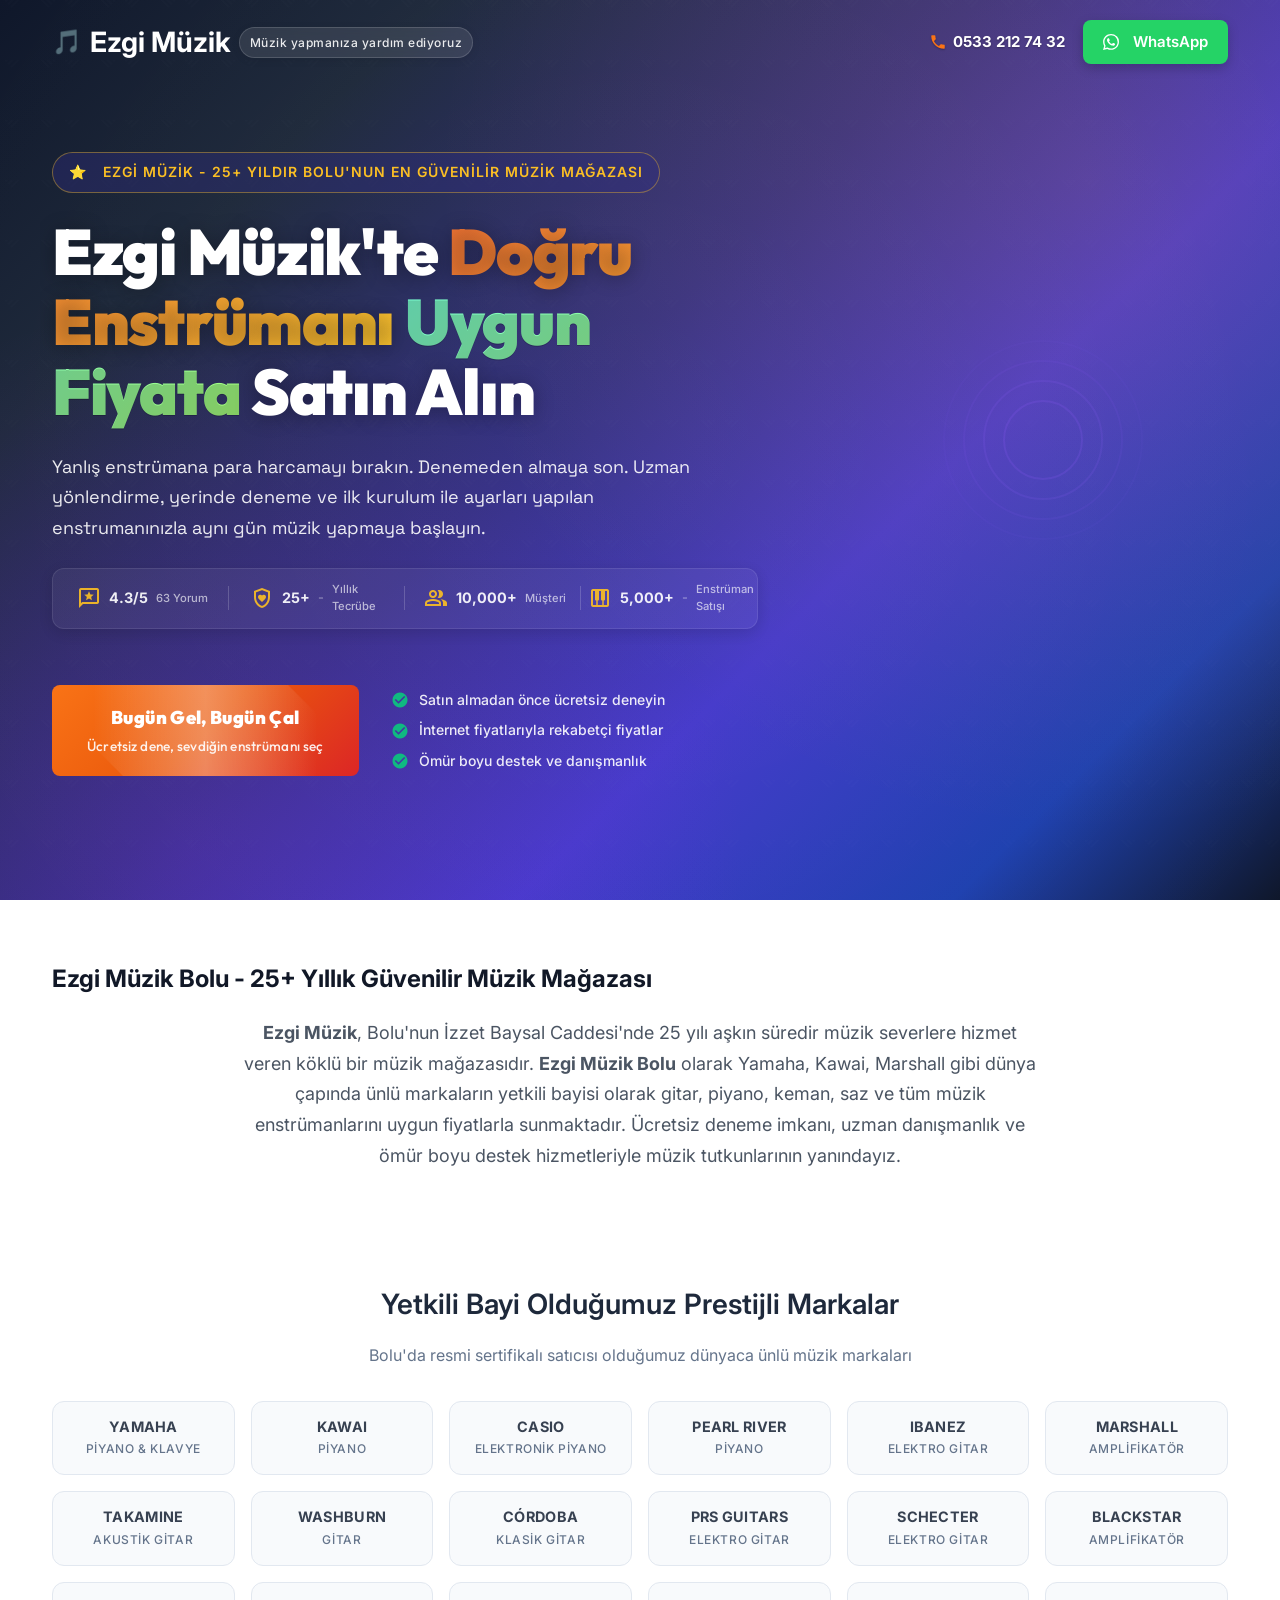
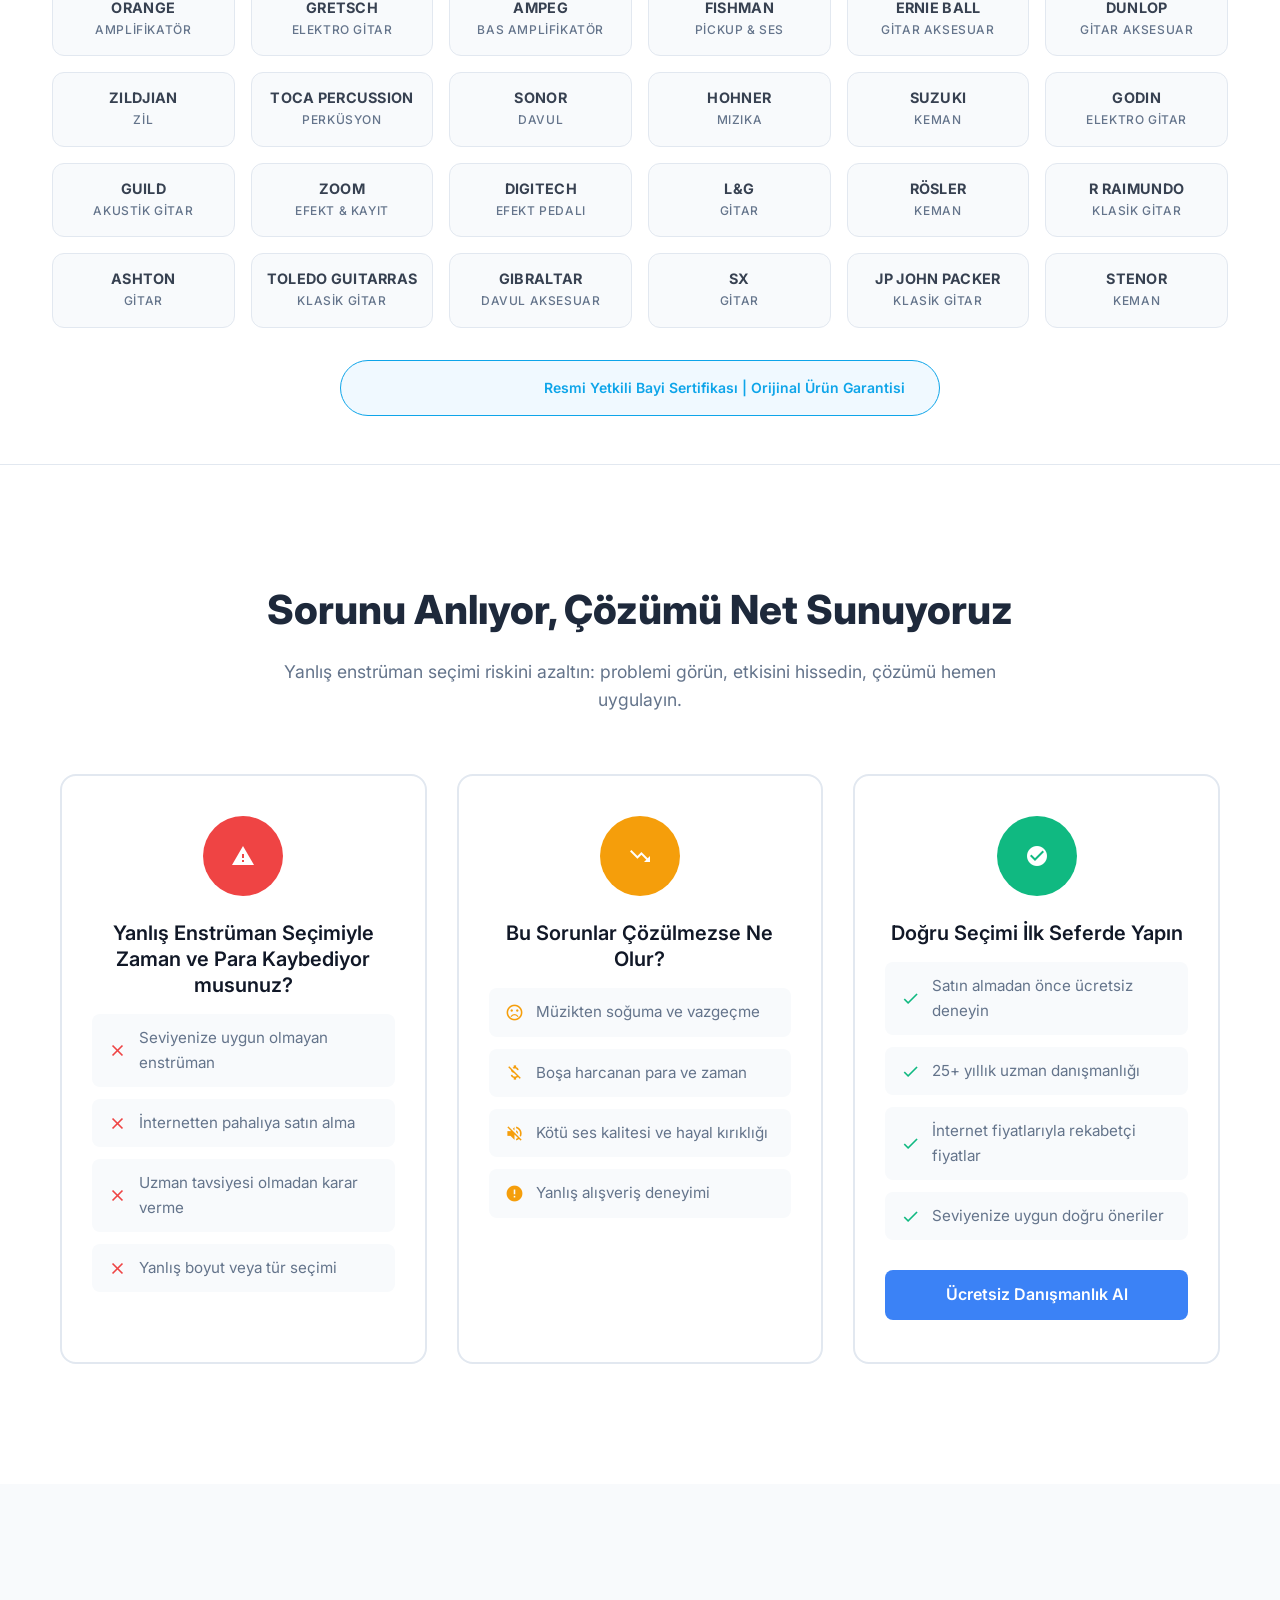
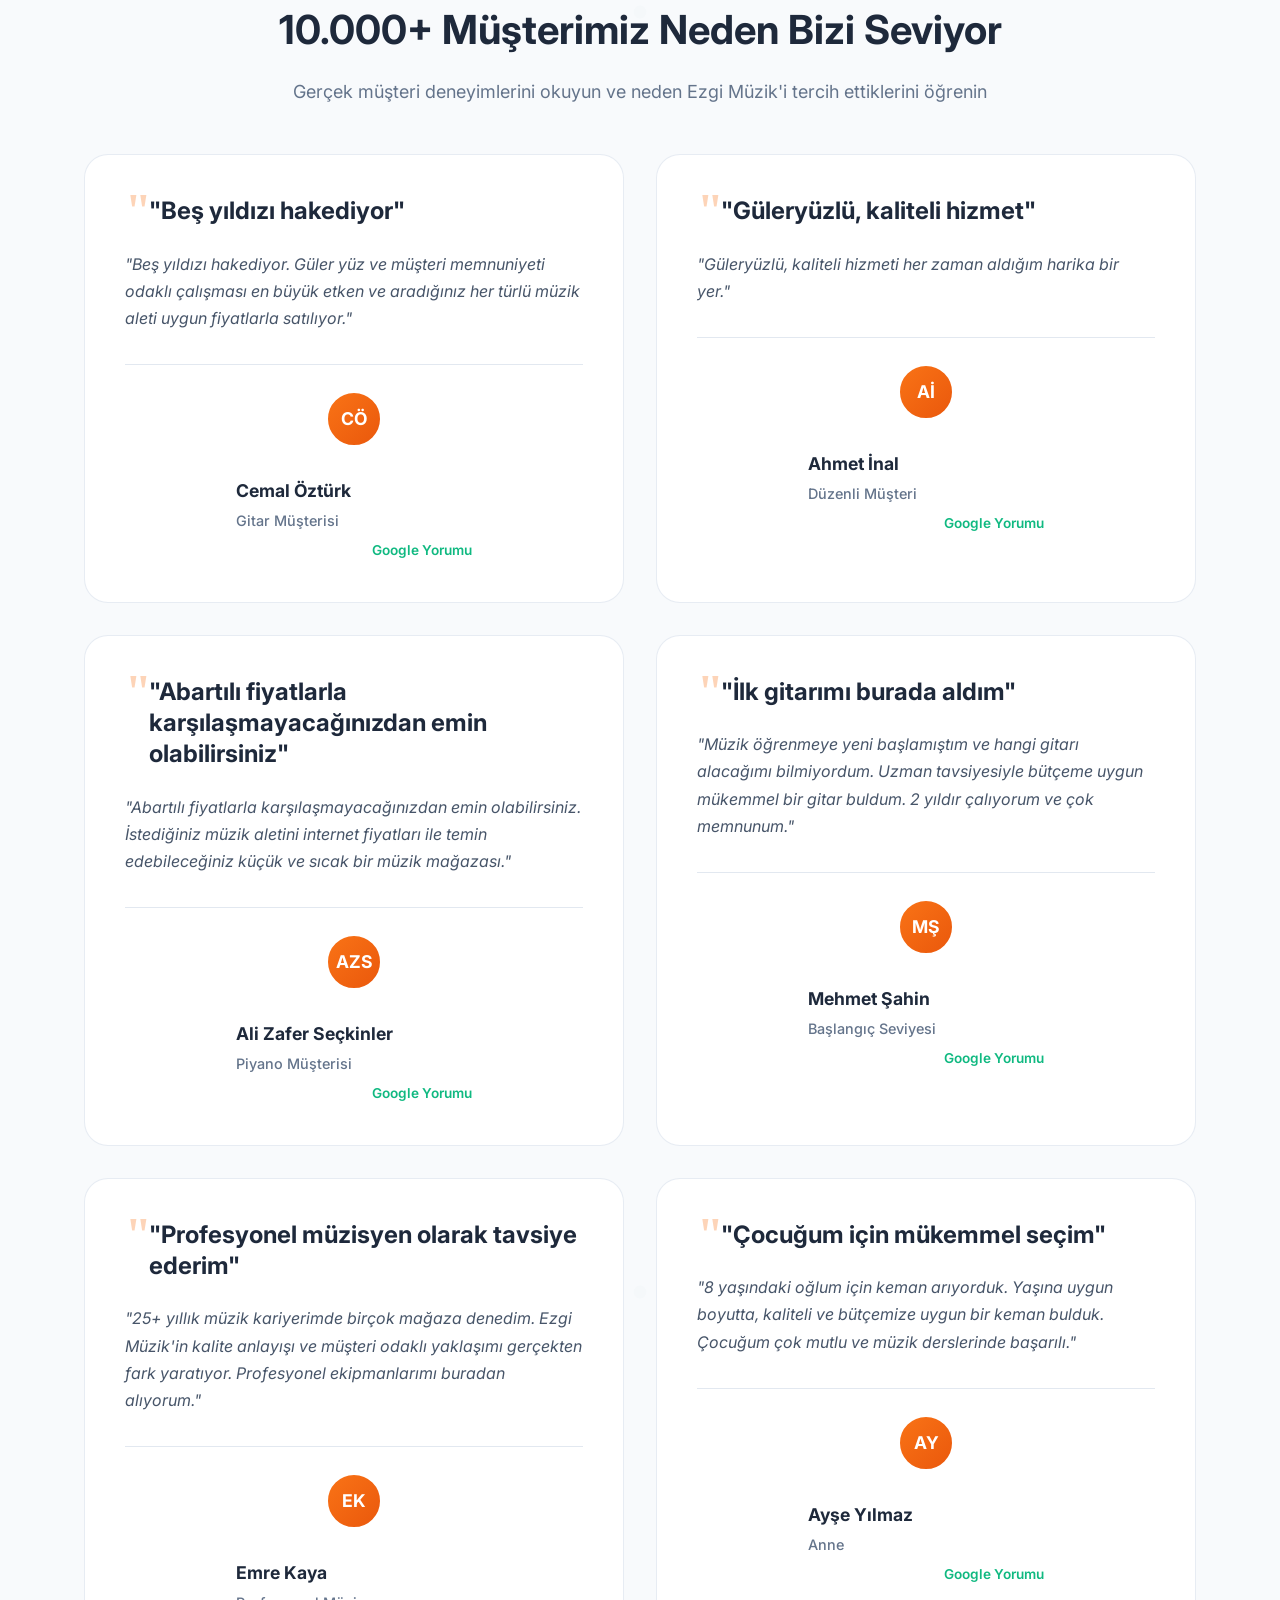
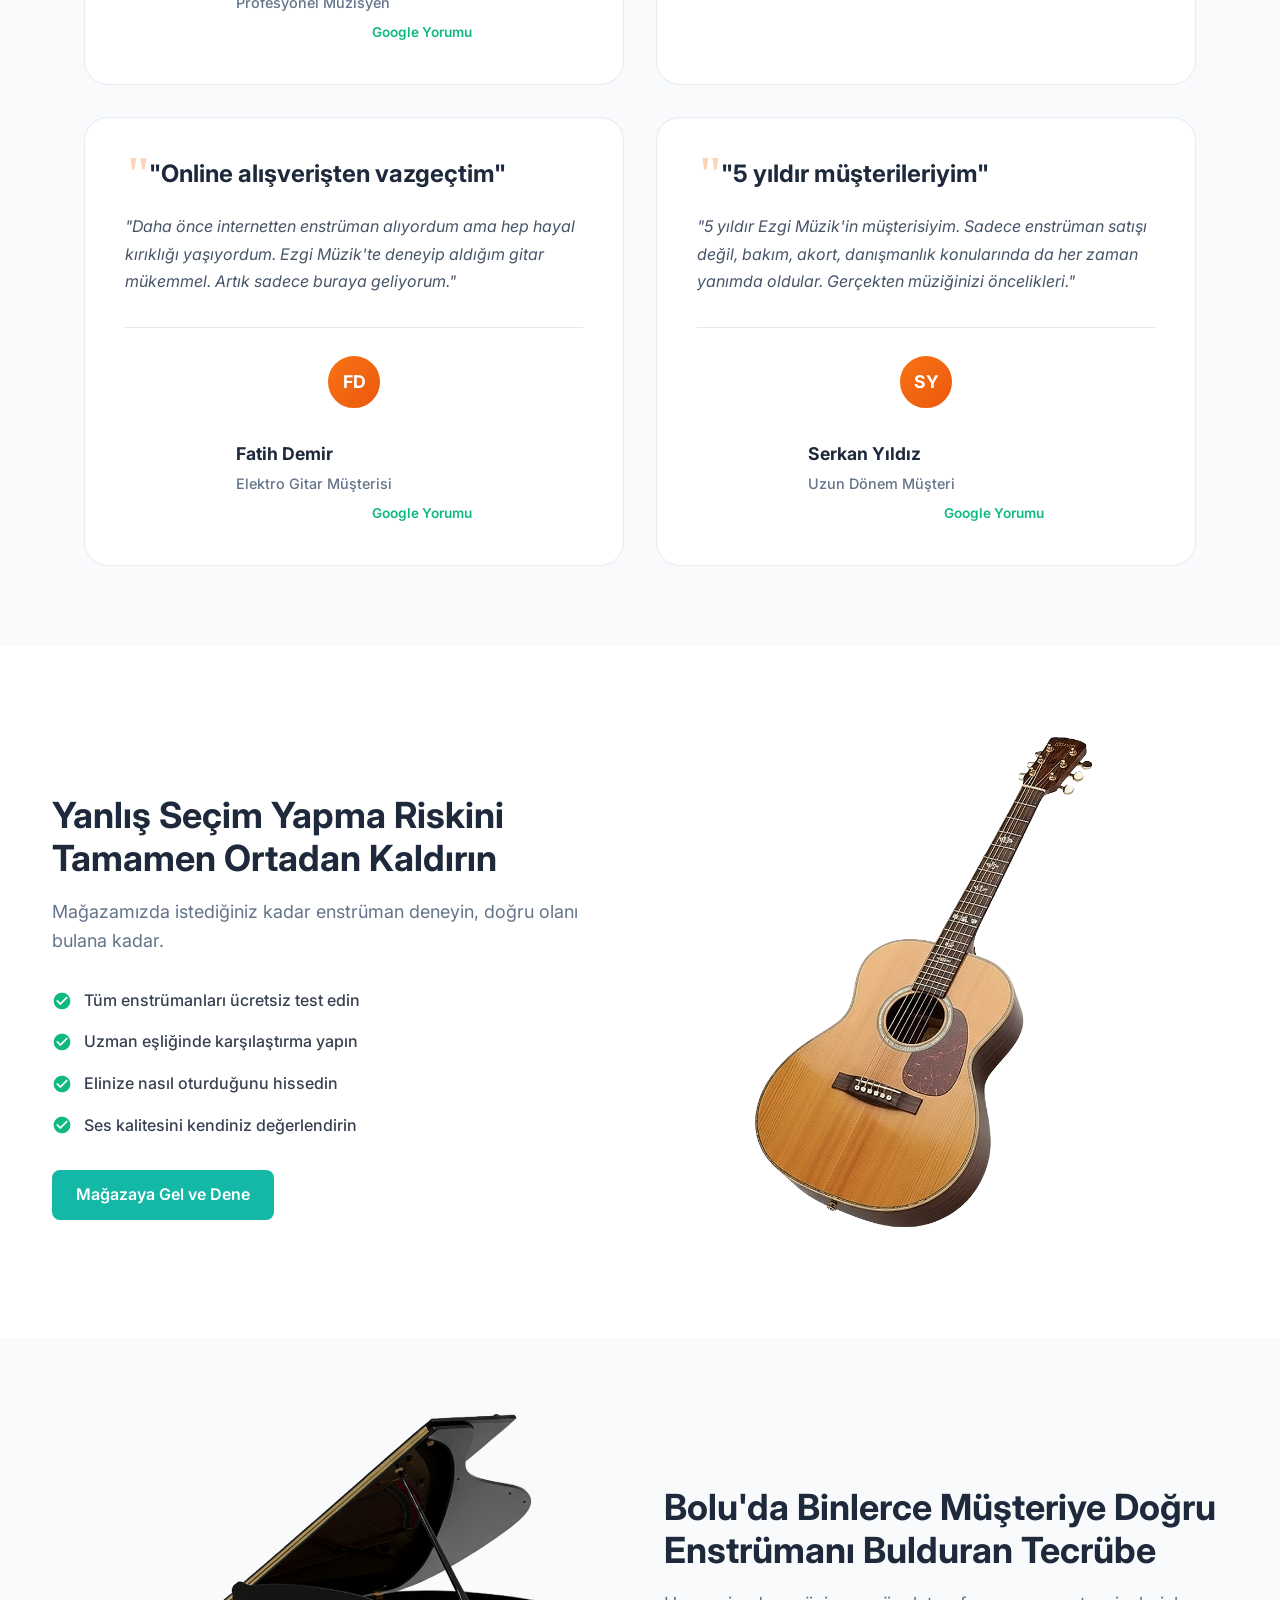
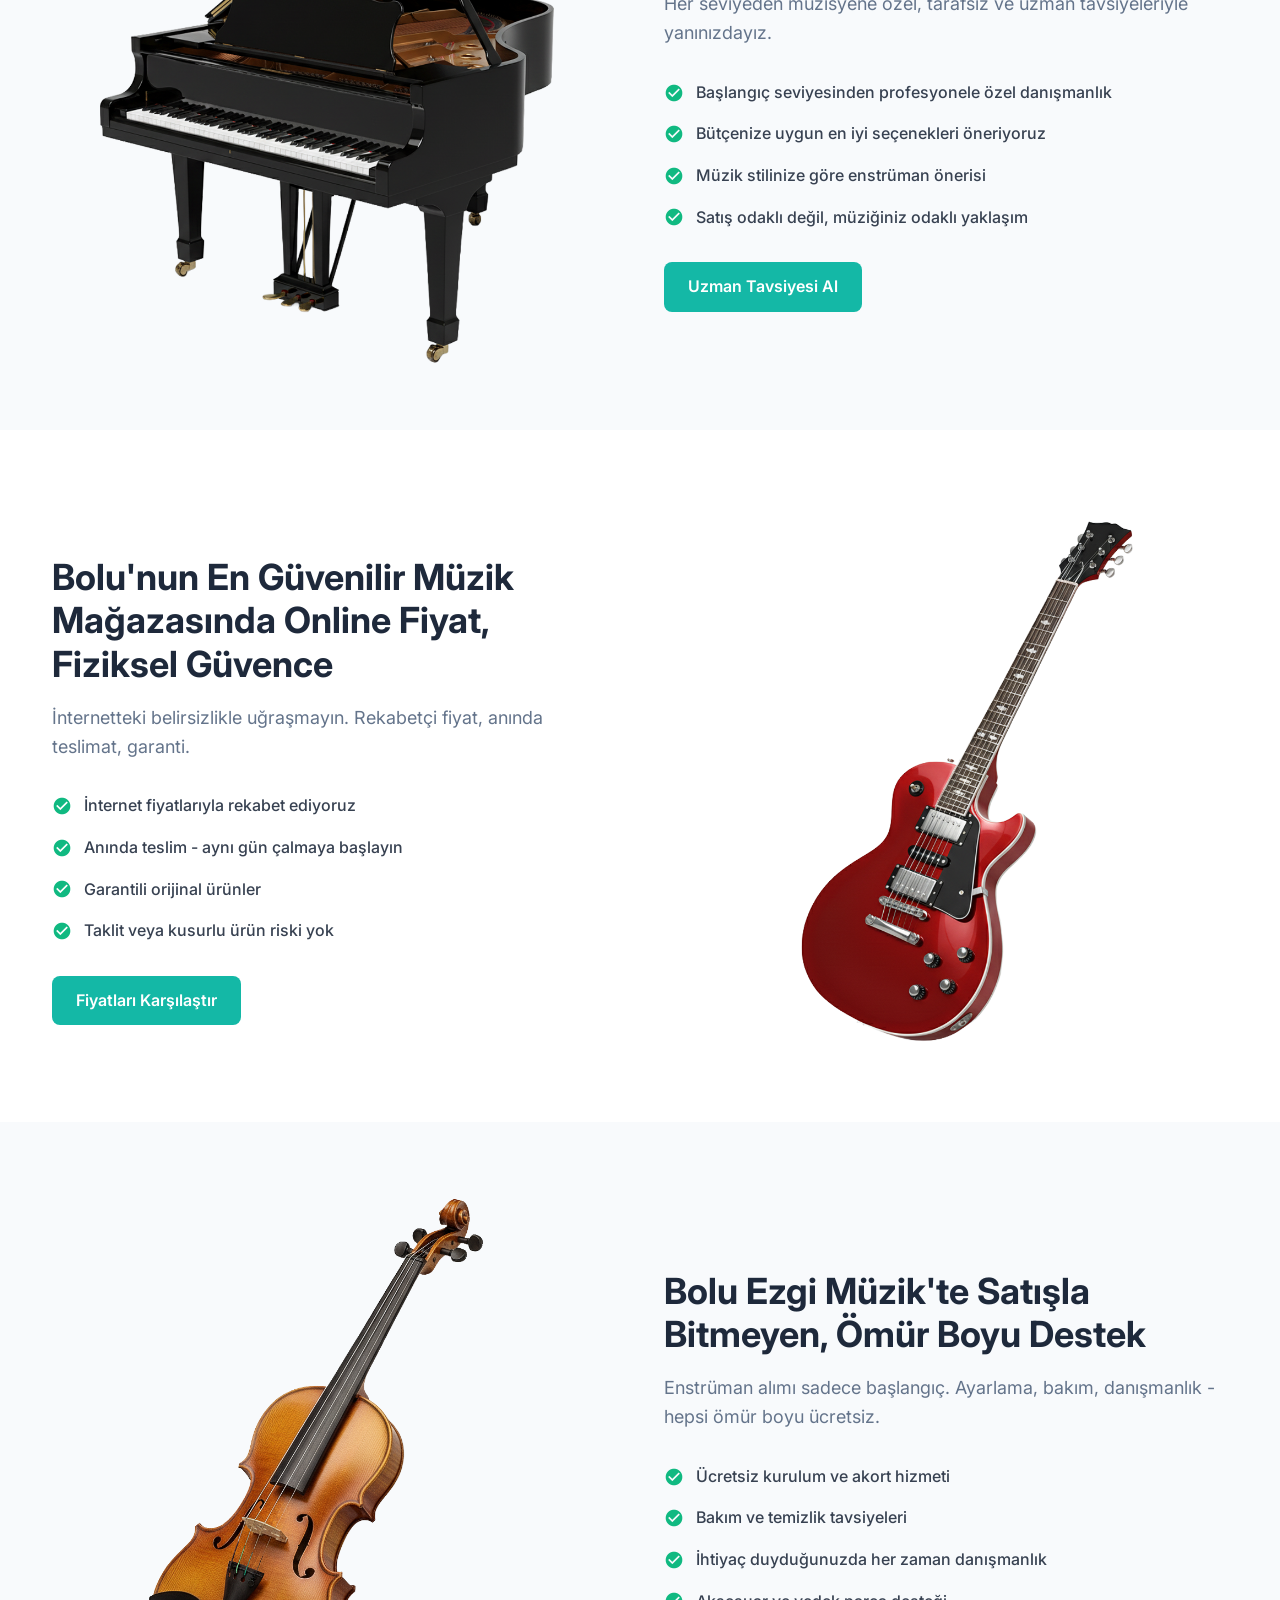
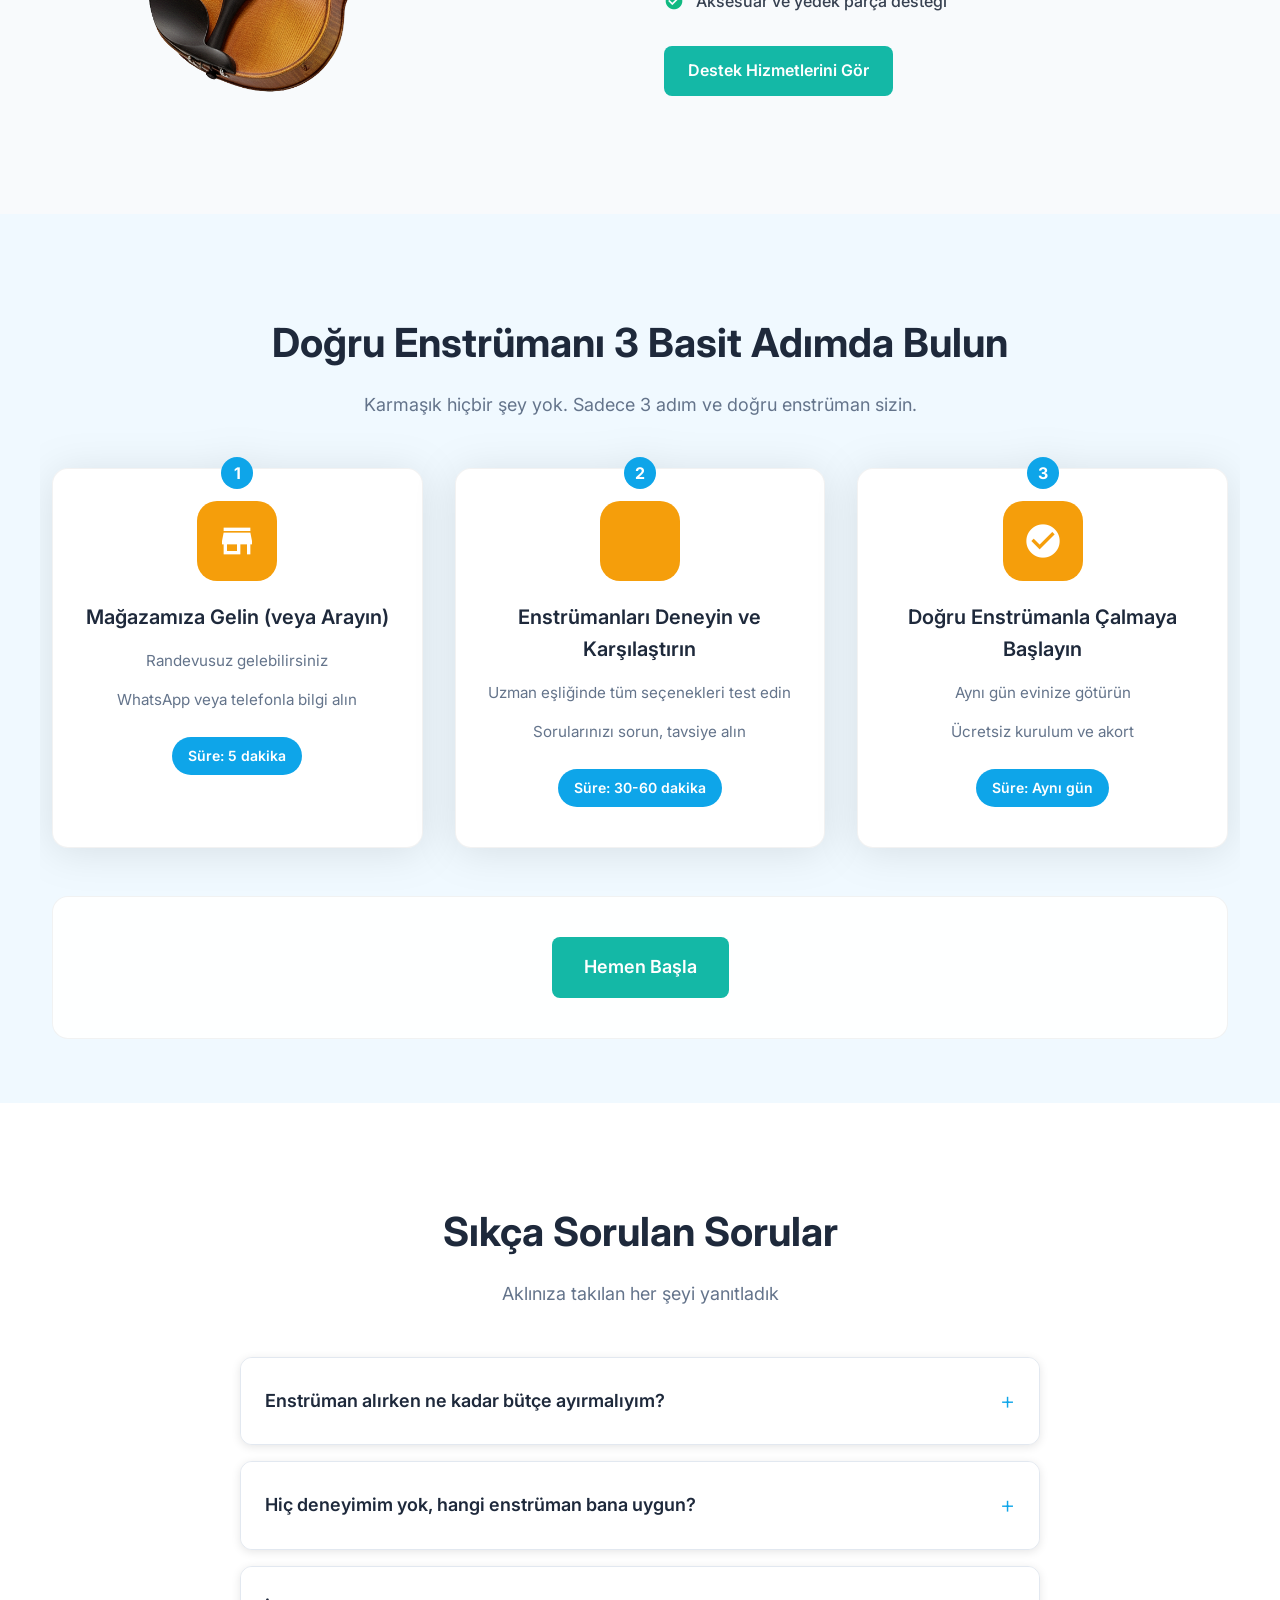
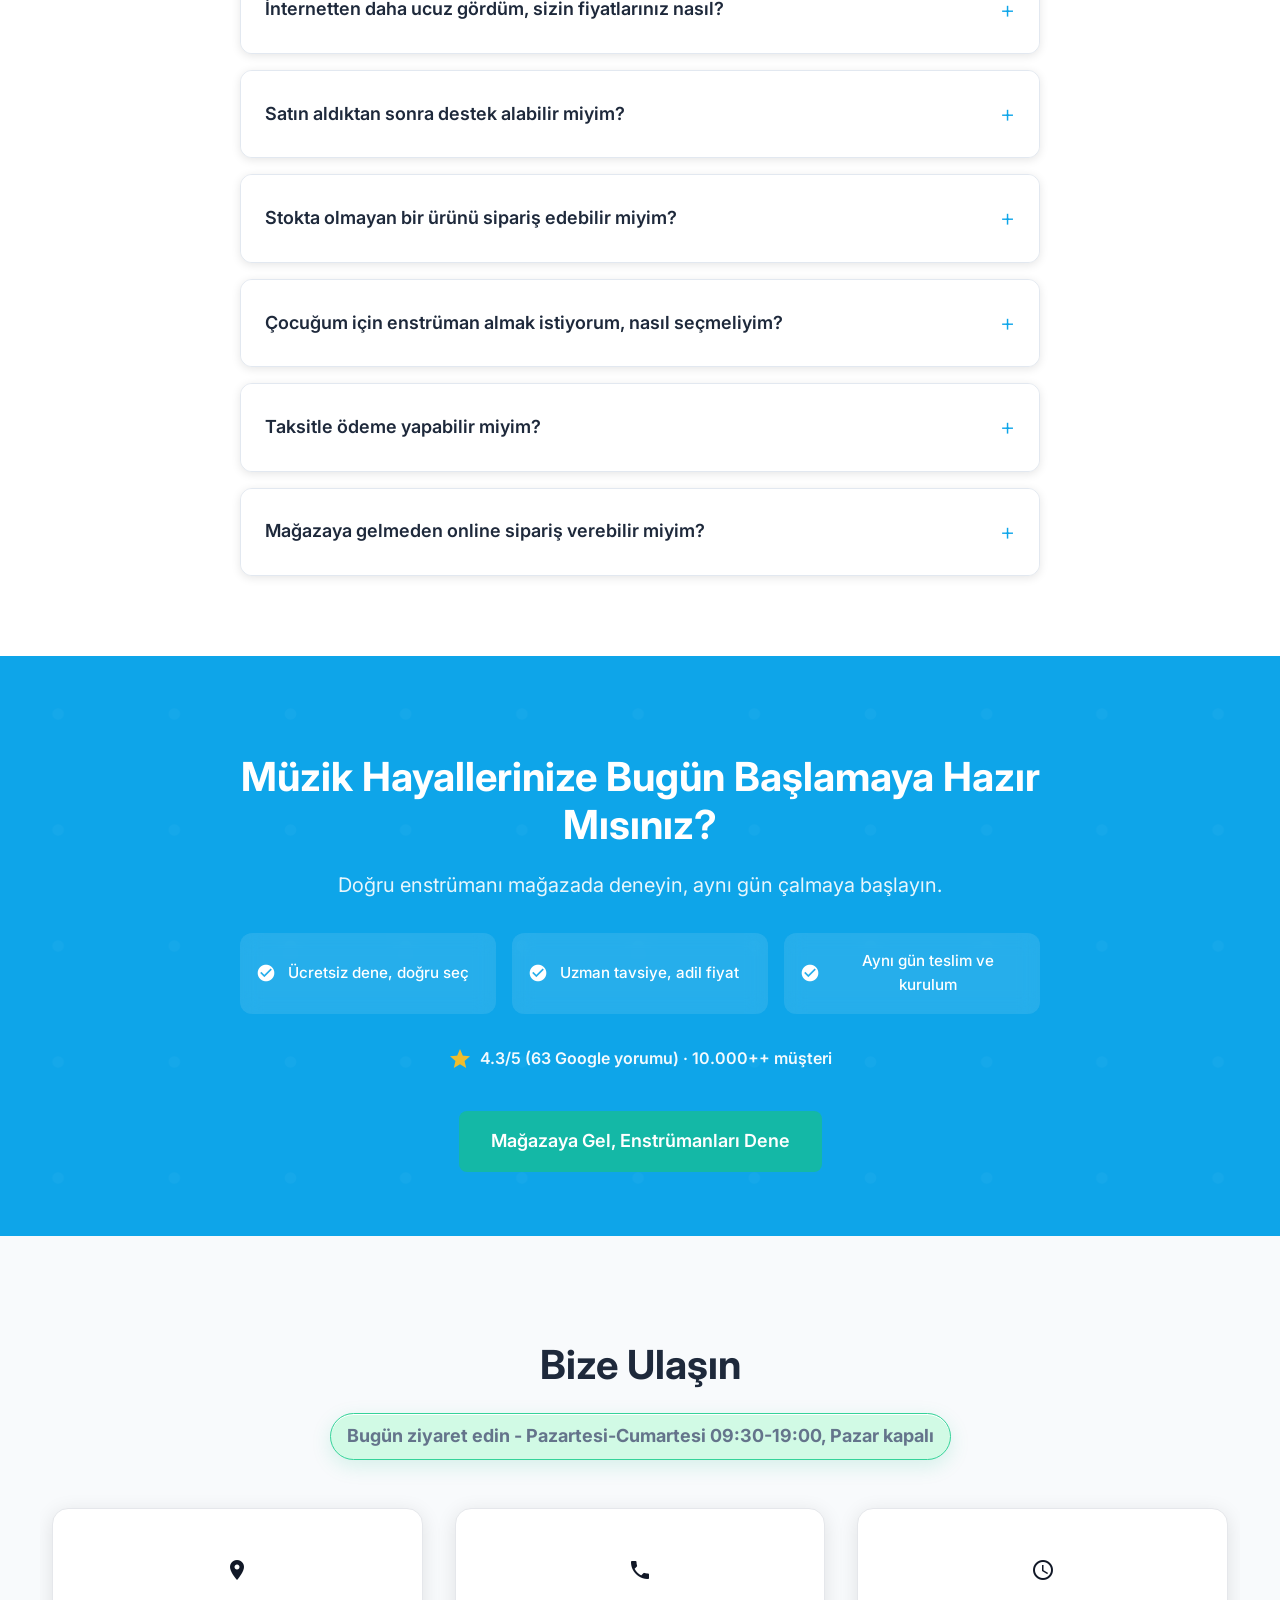
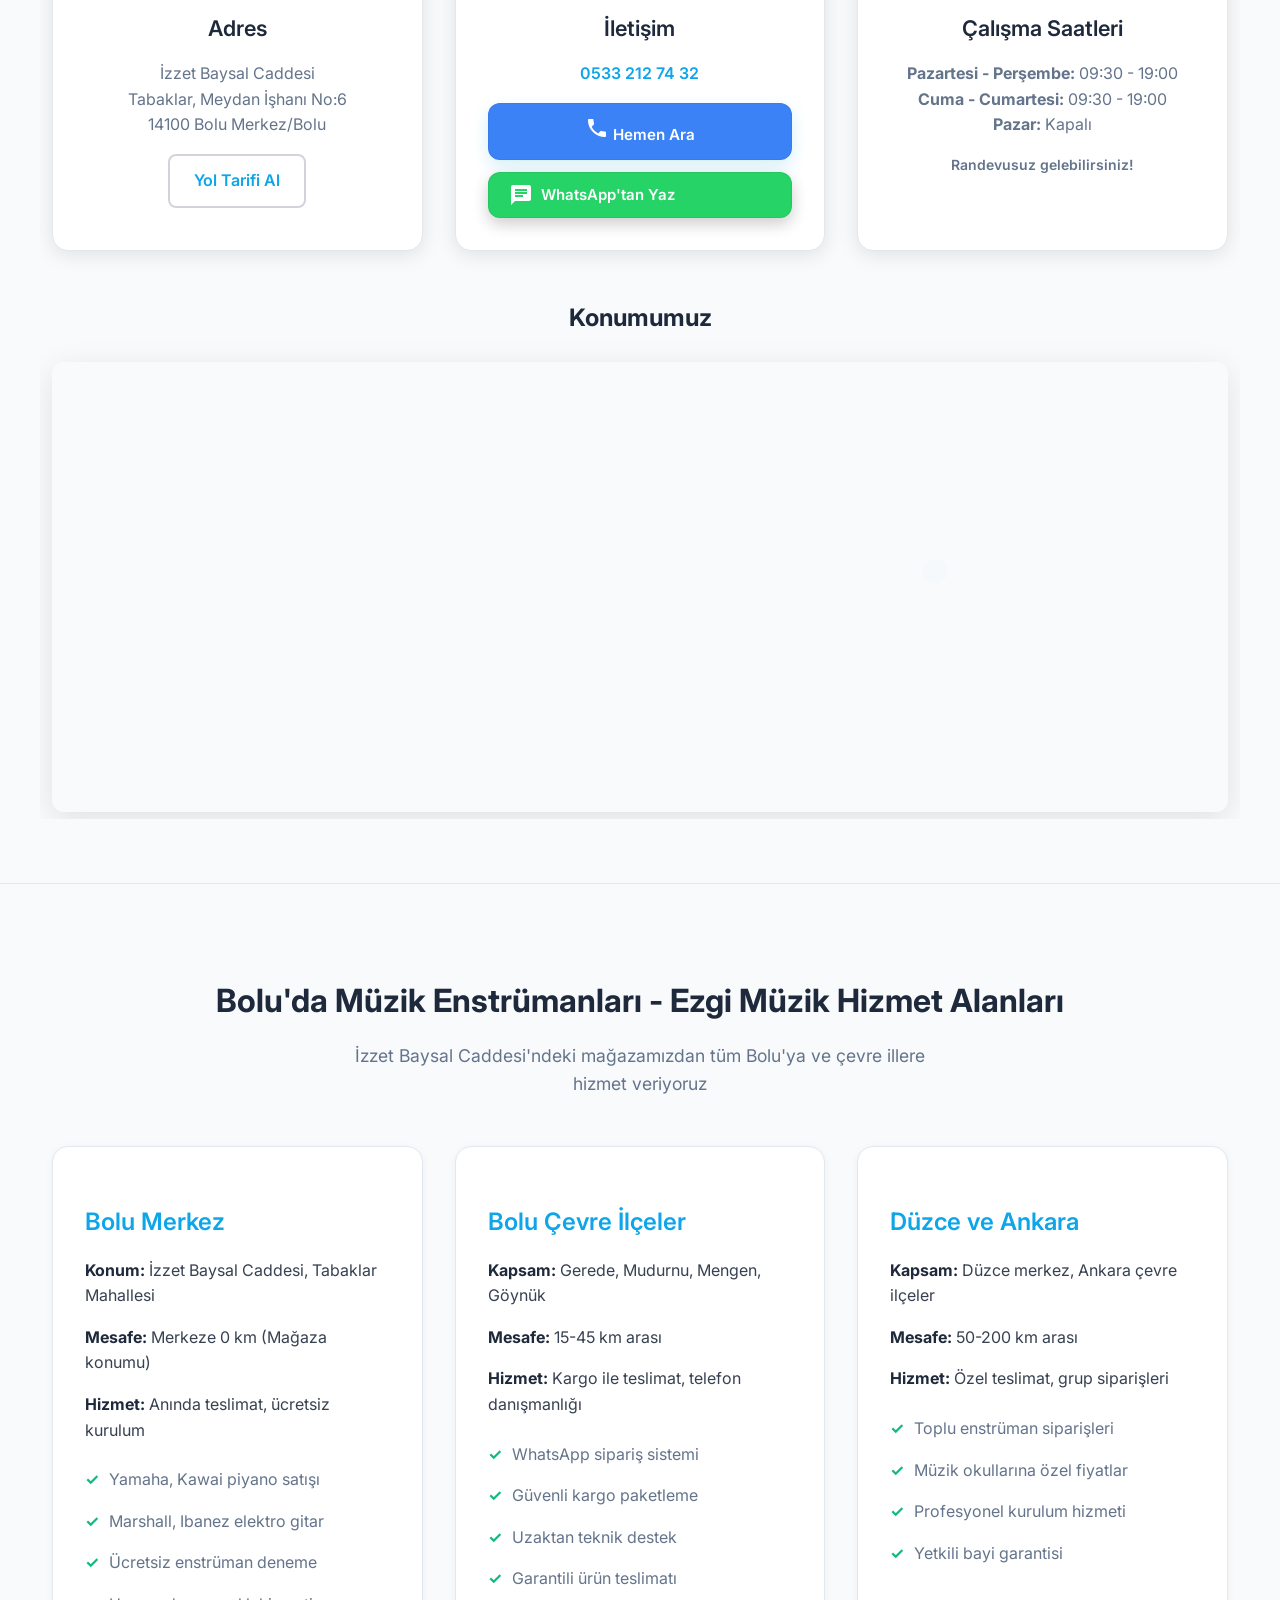
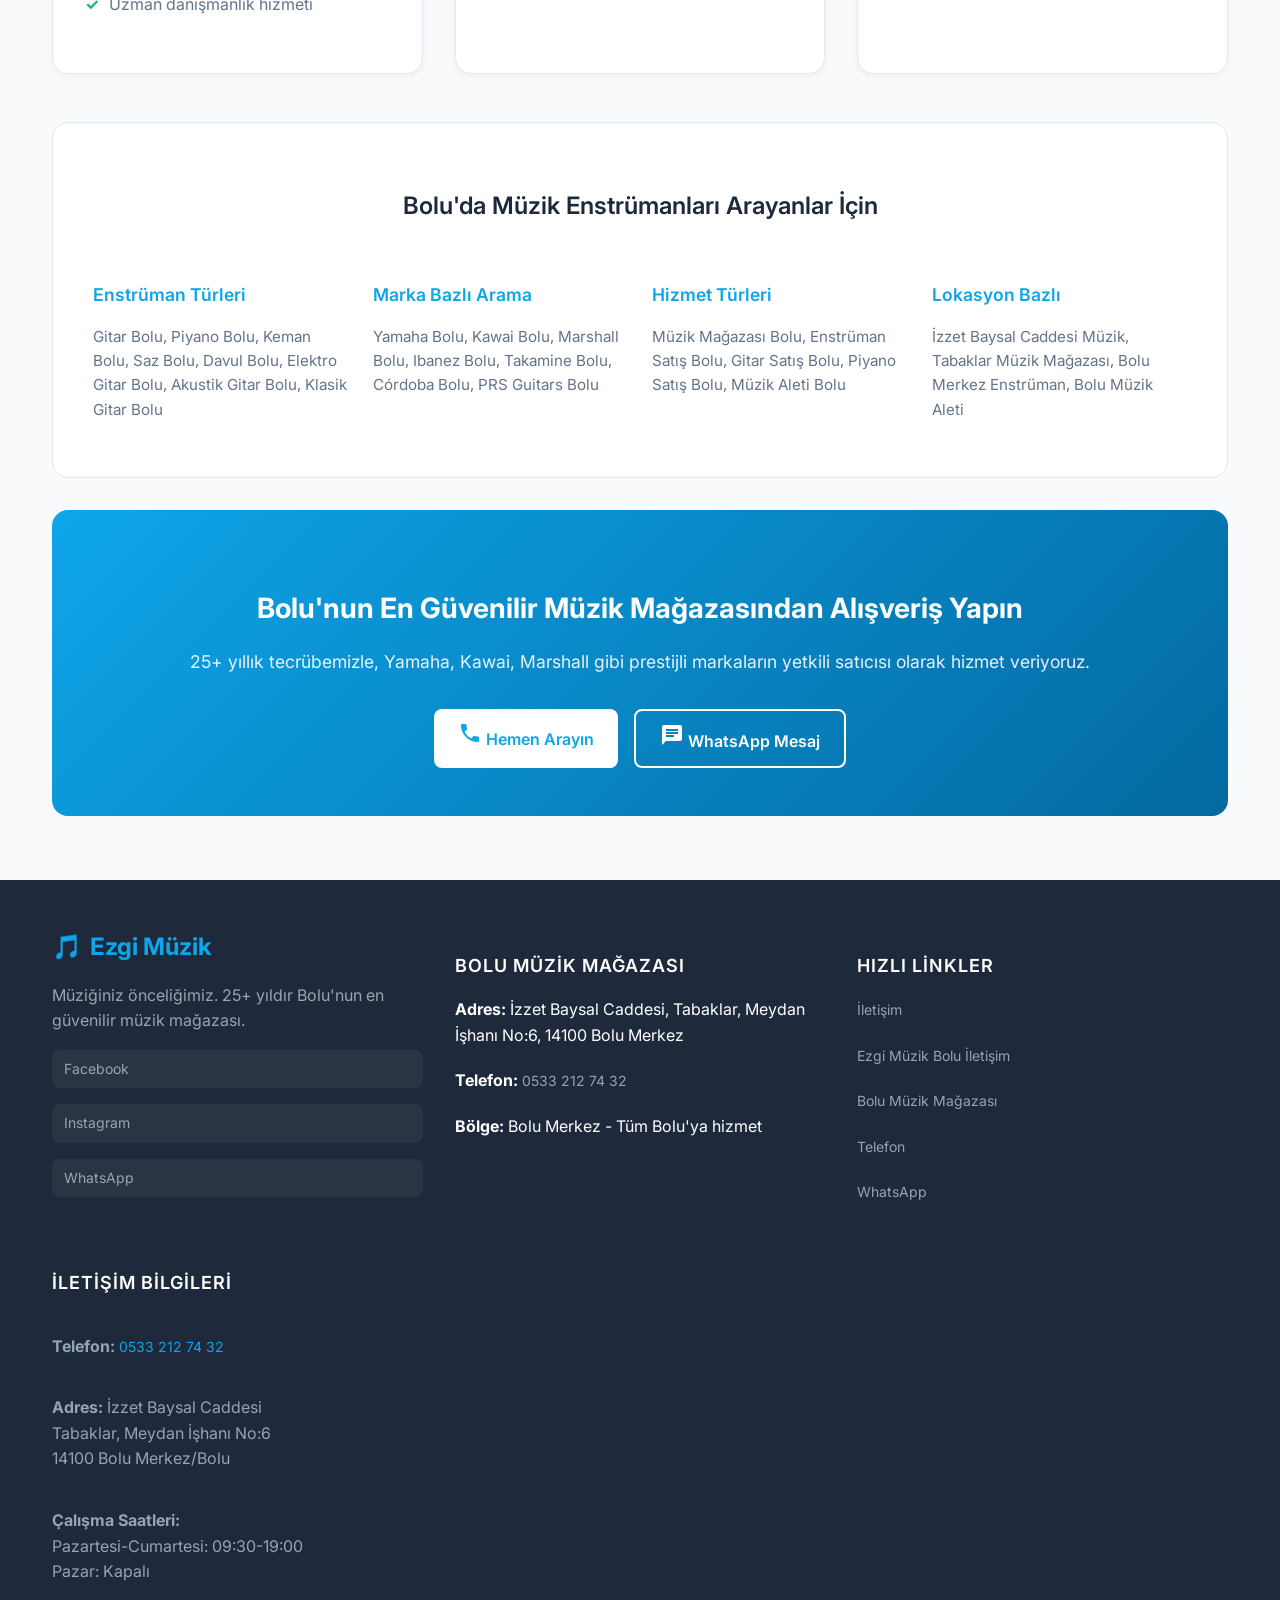
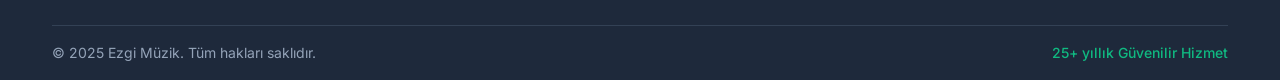
==== commit e8582230: "Add Ezgi MÃ¼zik to H1 and eyebrow text for better SEO and brand recognition" ====
--- a/index.html
+++ b/index.html
@@ -64,7 +64,7 @@
     <link rel="icon" type="image/png" sizes="16x16" href="/favicon-16x16.png">
     <link rel="apple-touch-icon" sizes="180x180" href="/apple-touch-icon.png">
     
-    <title>Ezgi Müzik Bolu - Yamaha, Kawai, Marshall Yetkili Bayi | Gitar, Piyano, Keman Satış | 25+ Yıl</title>
+    <title>Ezgi Müzik - Bolu'nun En Güvenilir Müzik Mağazası | Ezgi Müzik Bolu</title>
     <link rel="preconnect" href="https://fonts.googleapis.com">
     <link rel="preconnect" href="https://fonts.gstatic.com" crossorigin>
     <link href="https://fonts.googleapis.com/css2?family=Outfit:wght@400;600;700;900&family=Space+Grotesk:wght@400;600;700&display=swap" rel="stylesheet">
@@ -411,6 +411,24 @@
       ]
     }
     </script>
+
+    <!-- WebSite Structured Data with SearchAction -->
+    <script type="application/ld+json">
+    {
+      "@context": "https://schema.org",
+      "@type": "WebSite",
+      "name": "Ezgi Müzik",
+      "url": "https://ezgimuzik.com",
+      "potentialAction": {
+        "@type": "SearchAction",
+        "target": {
+          "@type": "EntryPoint",
+          "urlTemplate": "https://ezgimuzik.com/?s={search_term_string}"
+        },
+        "query-input": "required name=search_term_string"
+      }
+    }
+    </script>
 </head>
 <body>
     <!-- Navigation -->
@@ -445,10 +463,10 @@
             <div class="hero-content">
                 <div class="hero-text">
                     <div class="hero-top-section">
-                        <span class="eyebrow-text">25+ Yıldır Bolu'nun En Güvenilir Müzik Mağazası</span>
+                        <span class="eyebrow-text">Ezgi Müzik - 25+ Yıldır Bolu'nun En Güvenilir Müzik Mağazası</span>
                     </div>
                     
-                        <h1><span class="highlight-orange">Doğru Enstrümanı</span> <span class="highlight-green">Uygun Fiyata</span> Satın Alın</h1>
+                        <h1><span class="highlight-white">Ezgi Müzik'te</span> <span class="highlight-orange">Doğru Enstrümanı</span> <span class="highlight-green">Uygun Fiyata</span> Satın Alın</h1>
                     <p class="hero-subtitle">Yanlış enstrümana para harcamayı bırakın. Denemeden almaya son. Uzman yönlendirme, yerinde deneme ve ilk kurulum ile ayarları yapılan enstrumanınızla aynı gün müzik yapmaya başlayın.</p>
                        
                        <!-- Social Proof -->
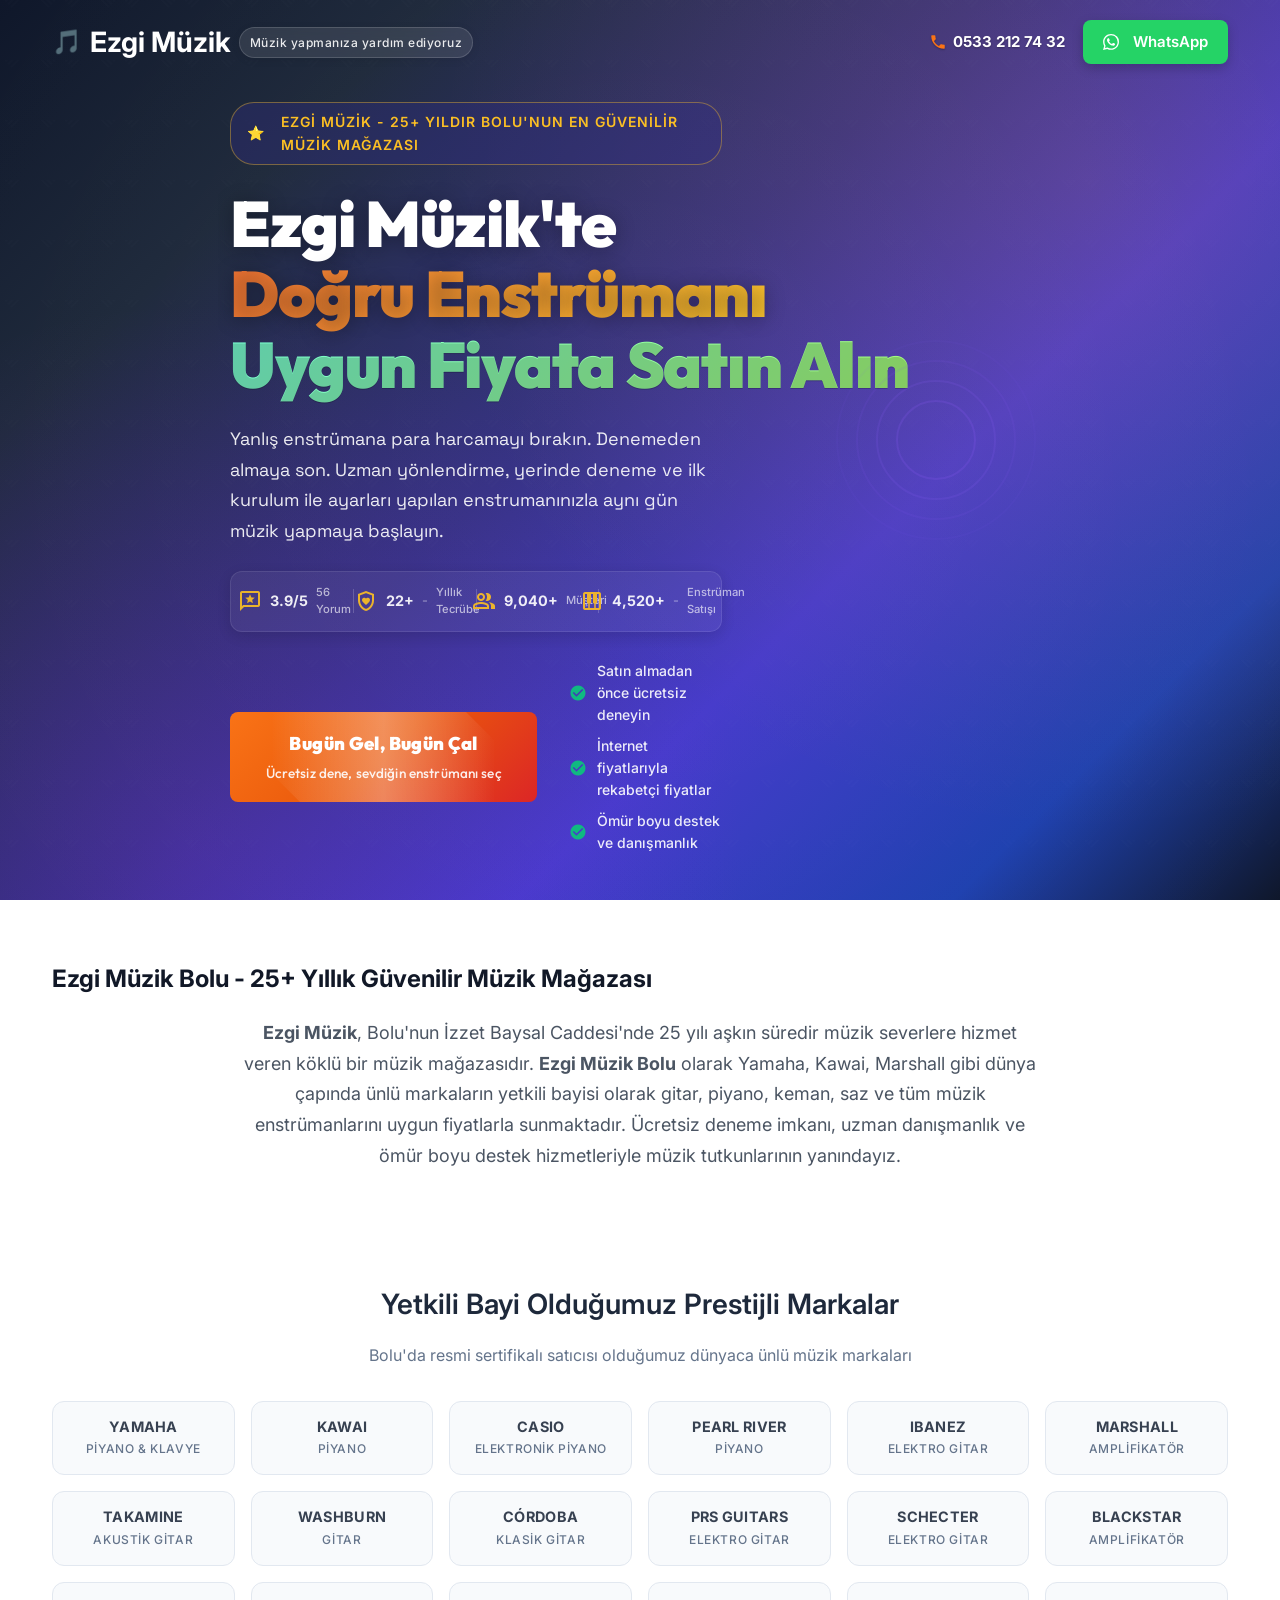
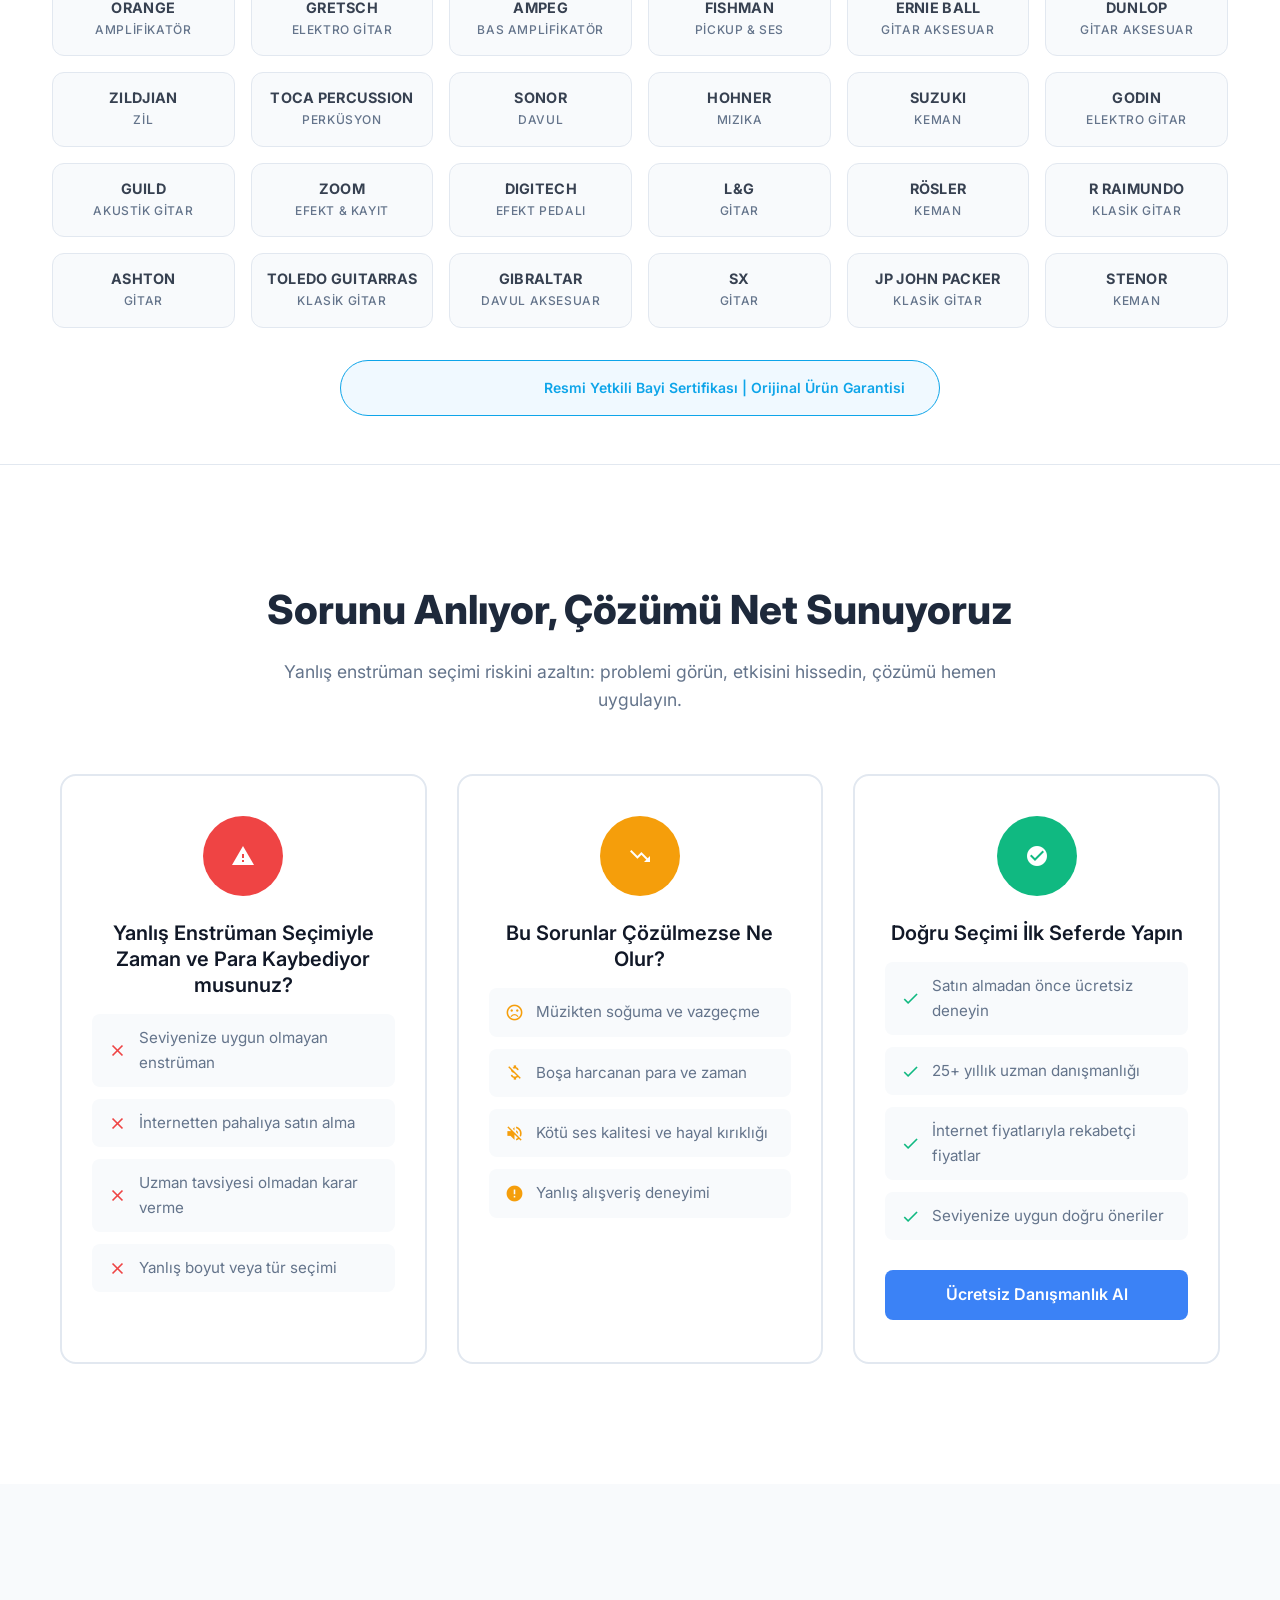
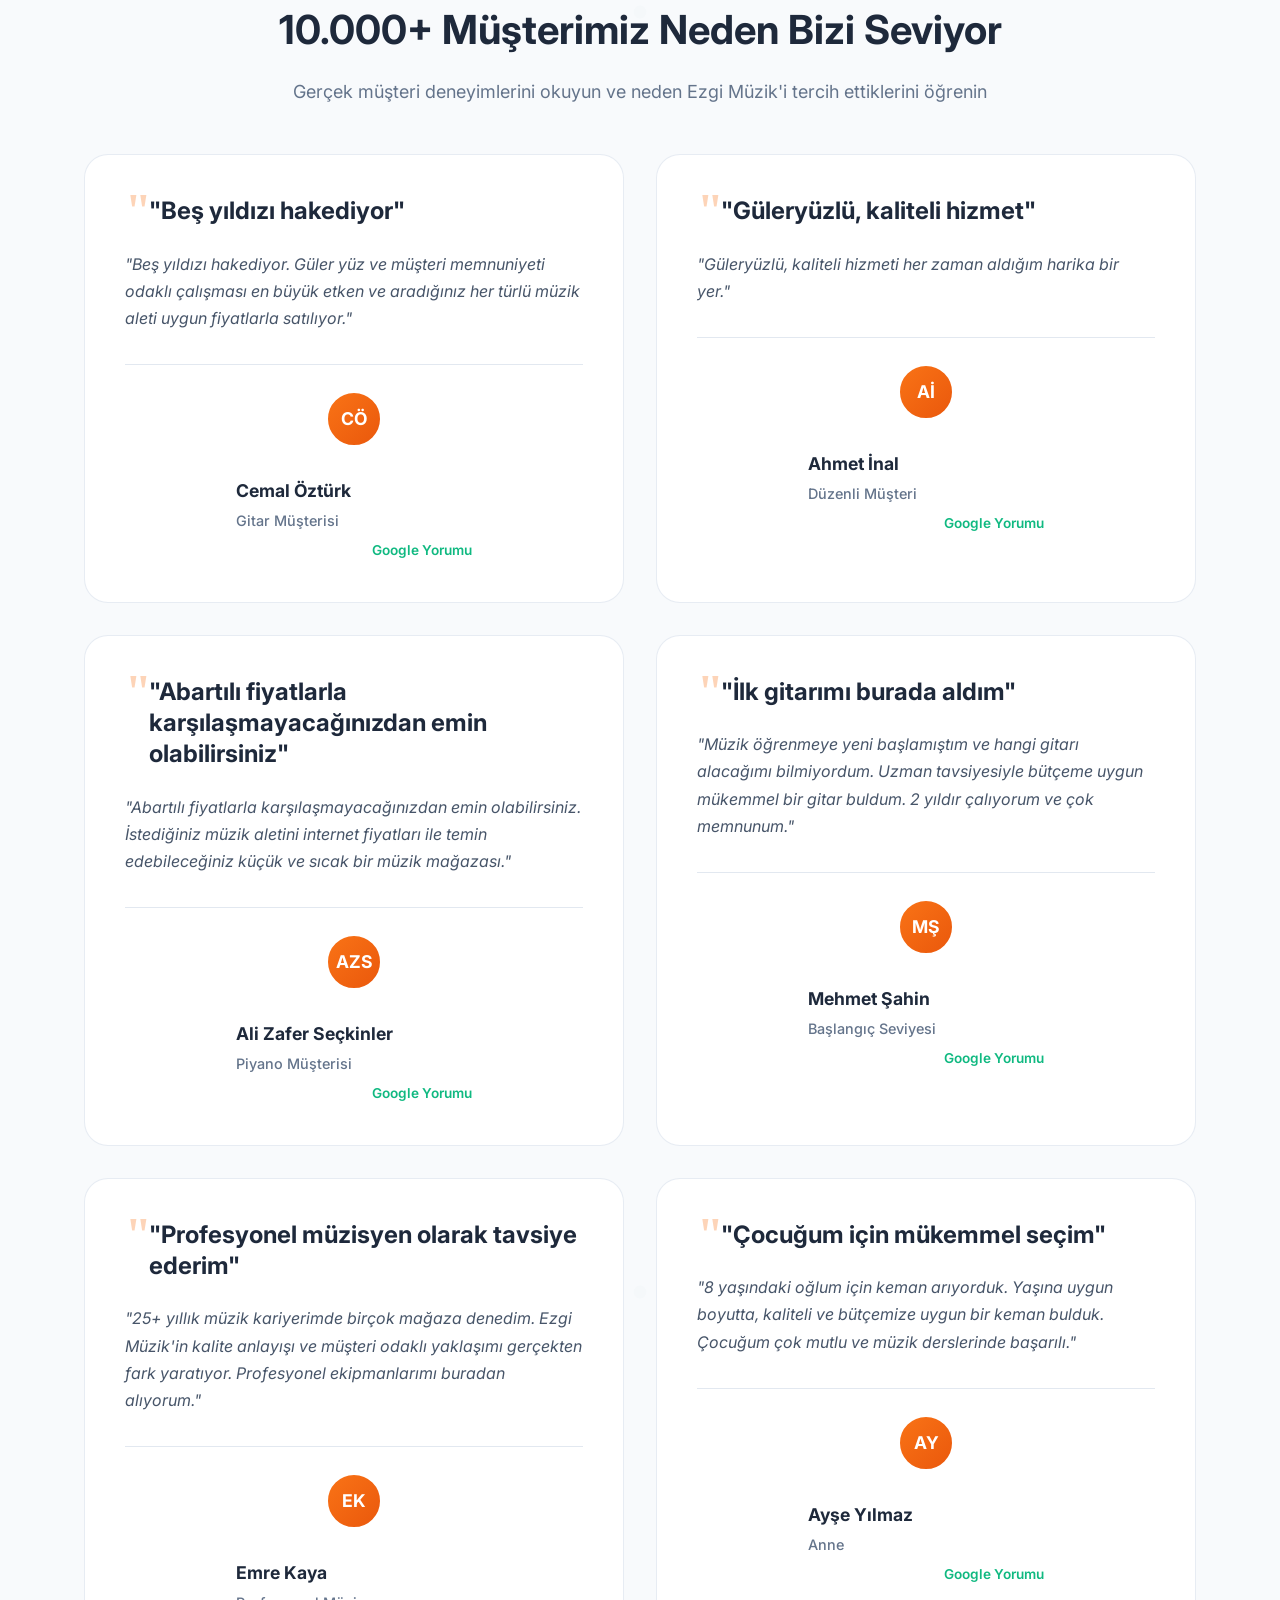
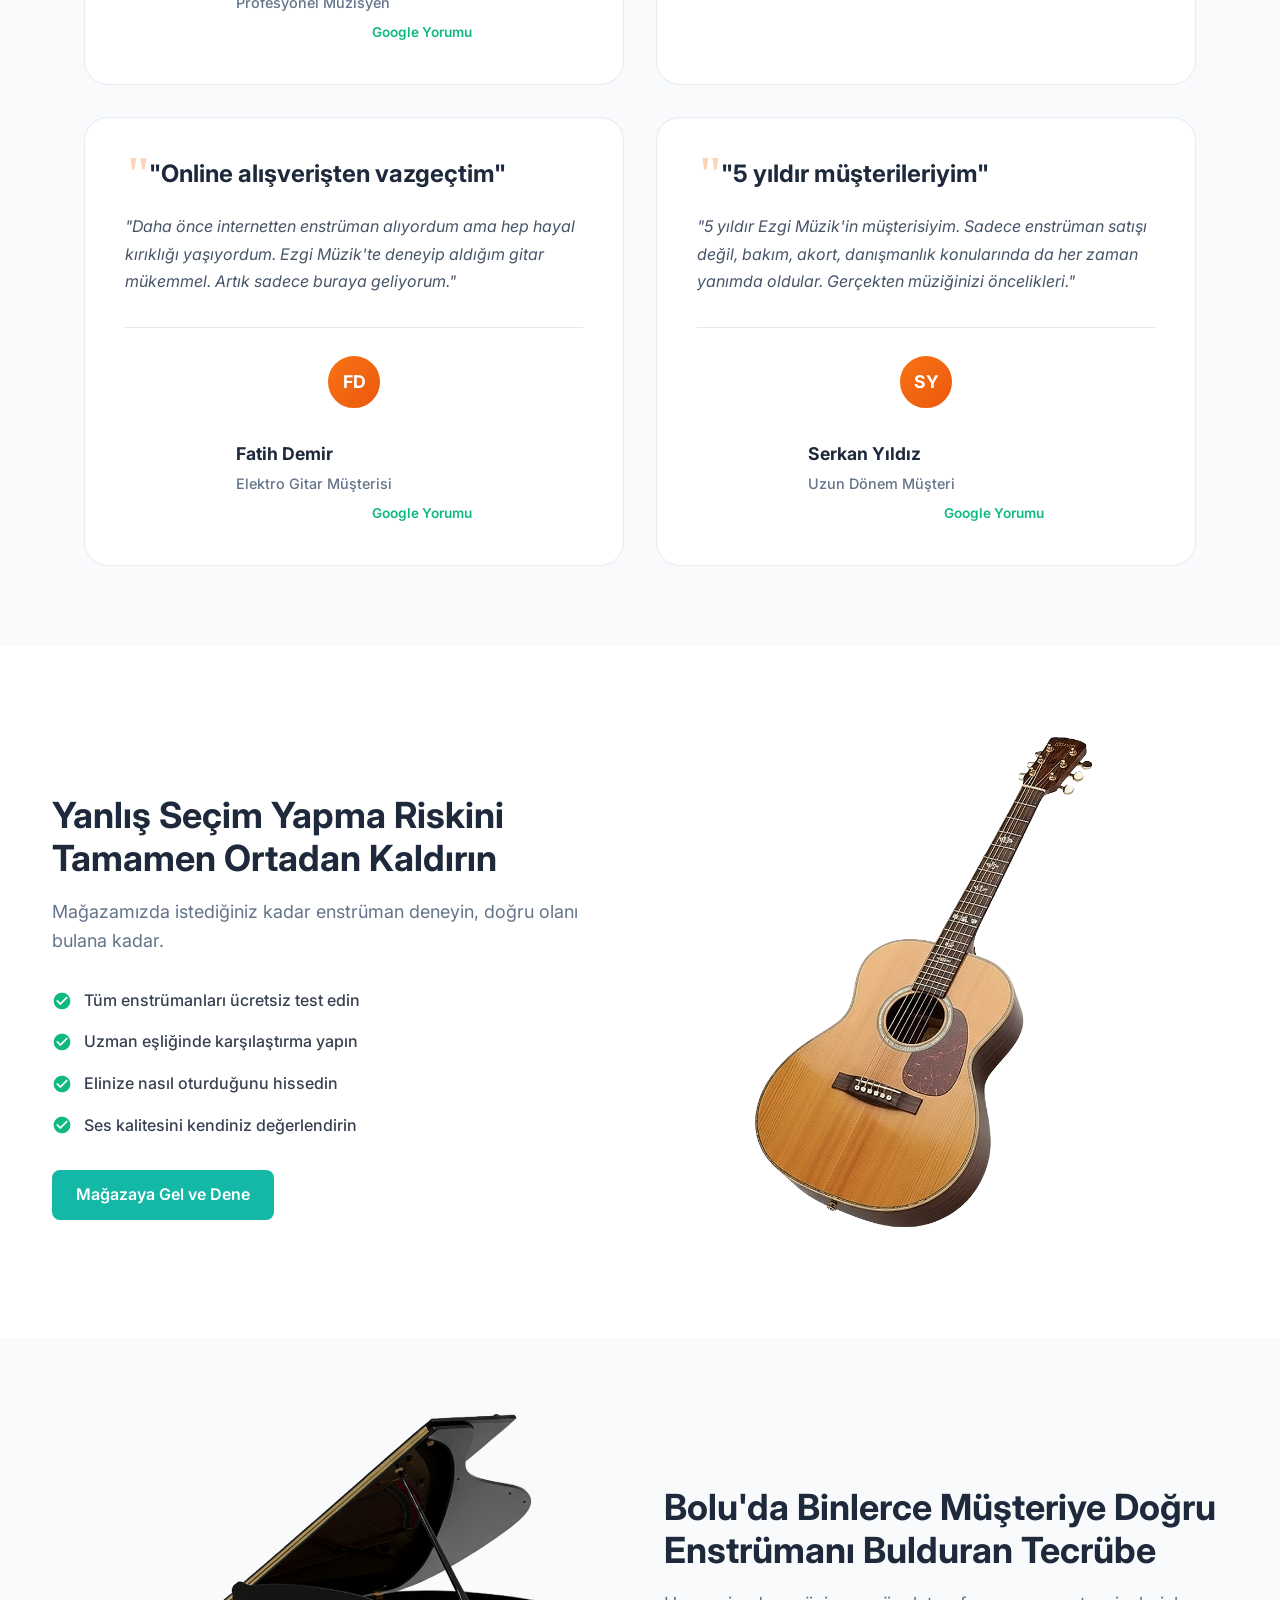
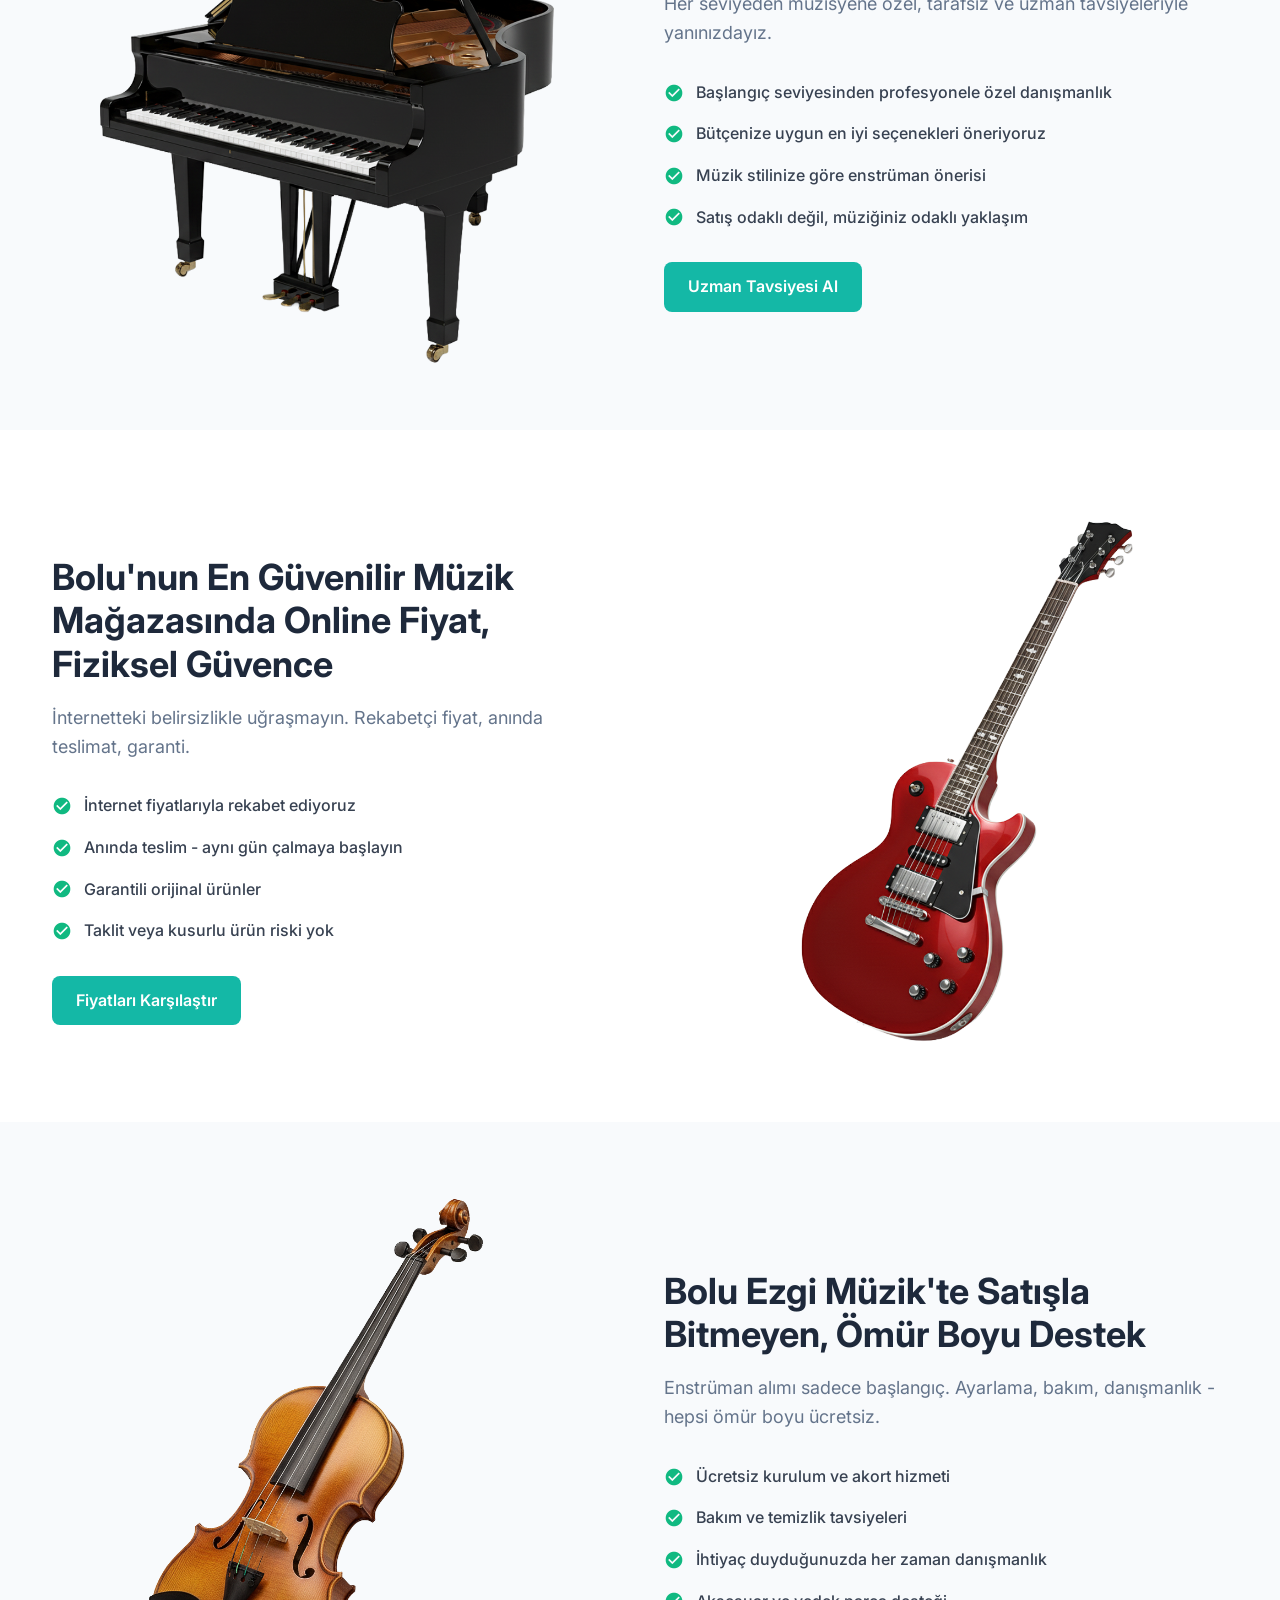
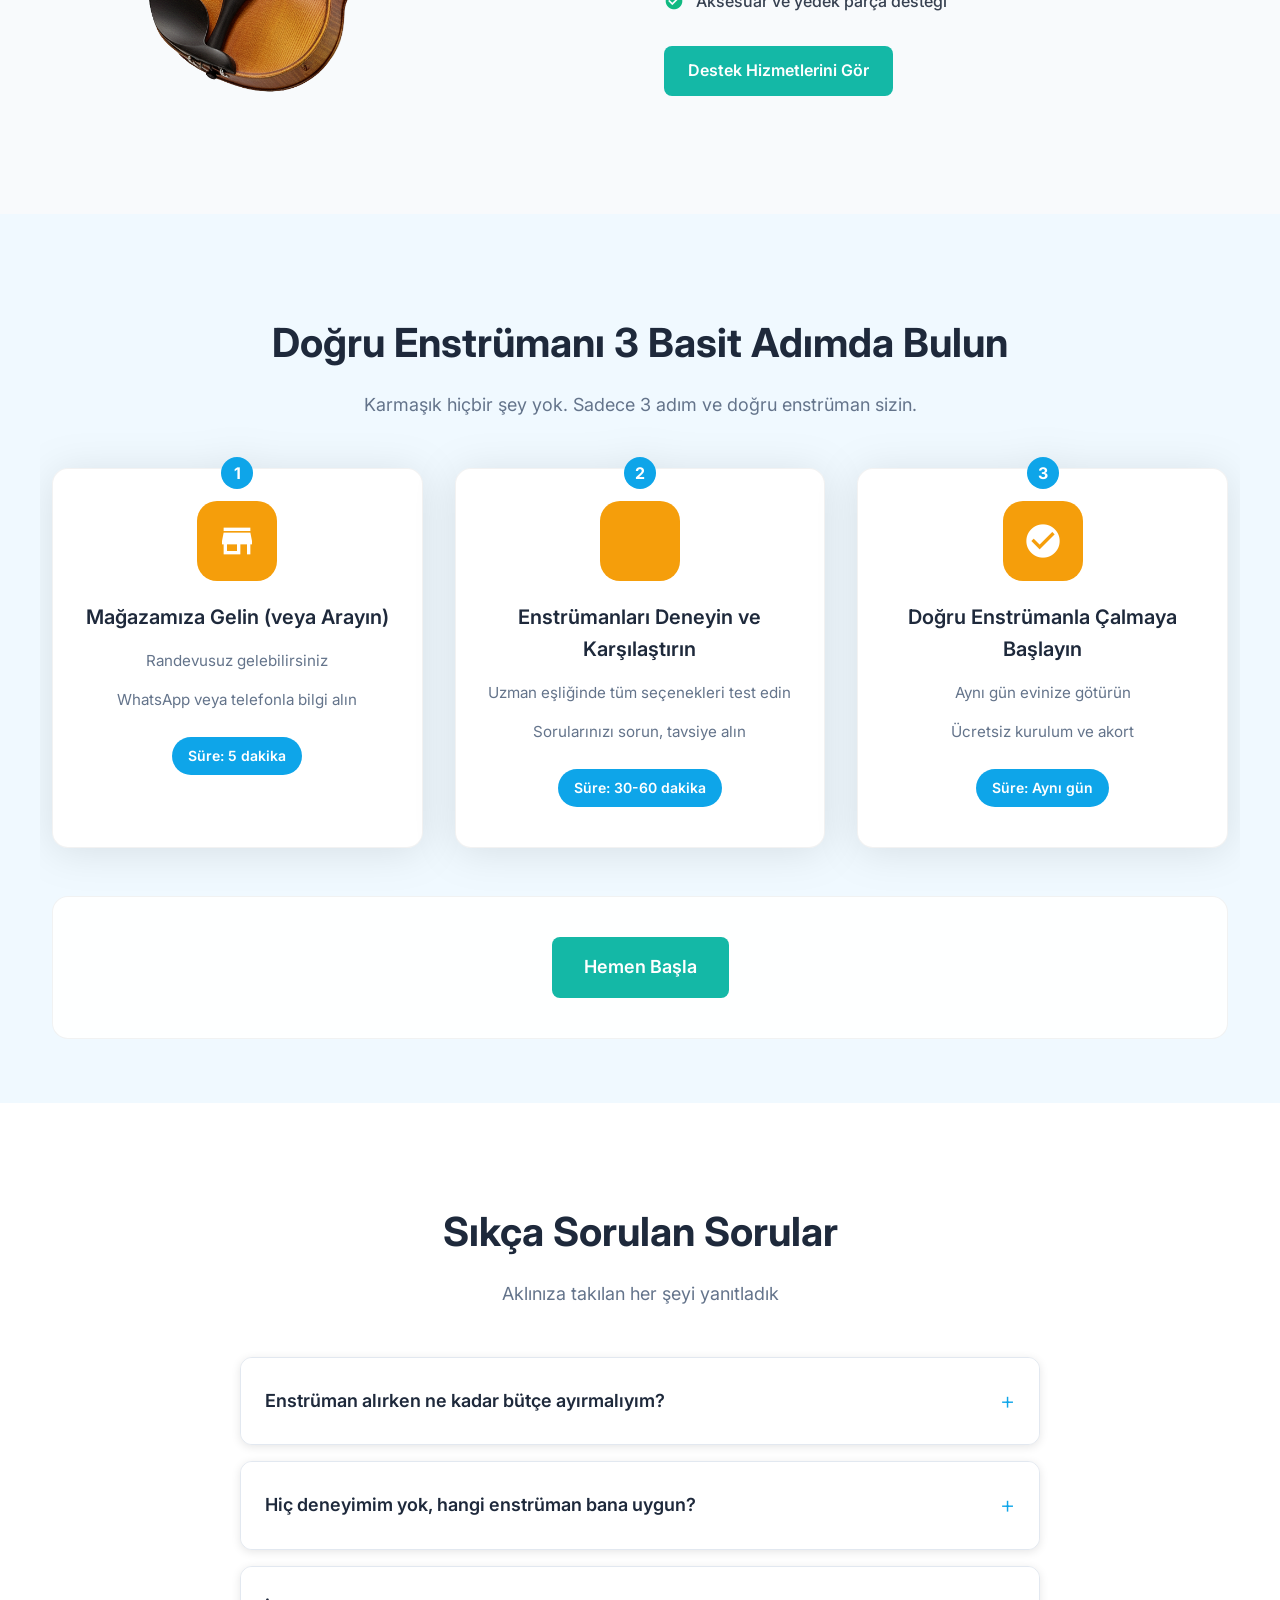
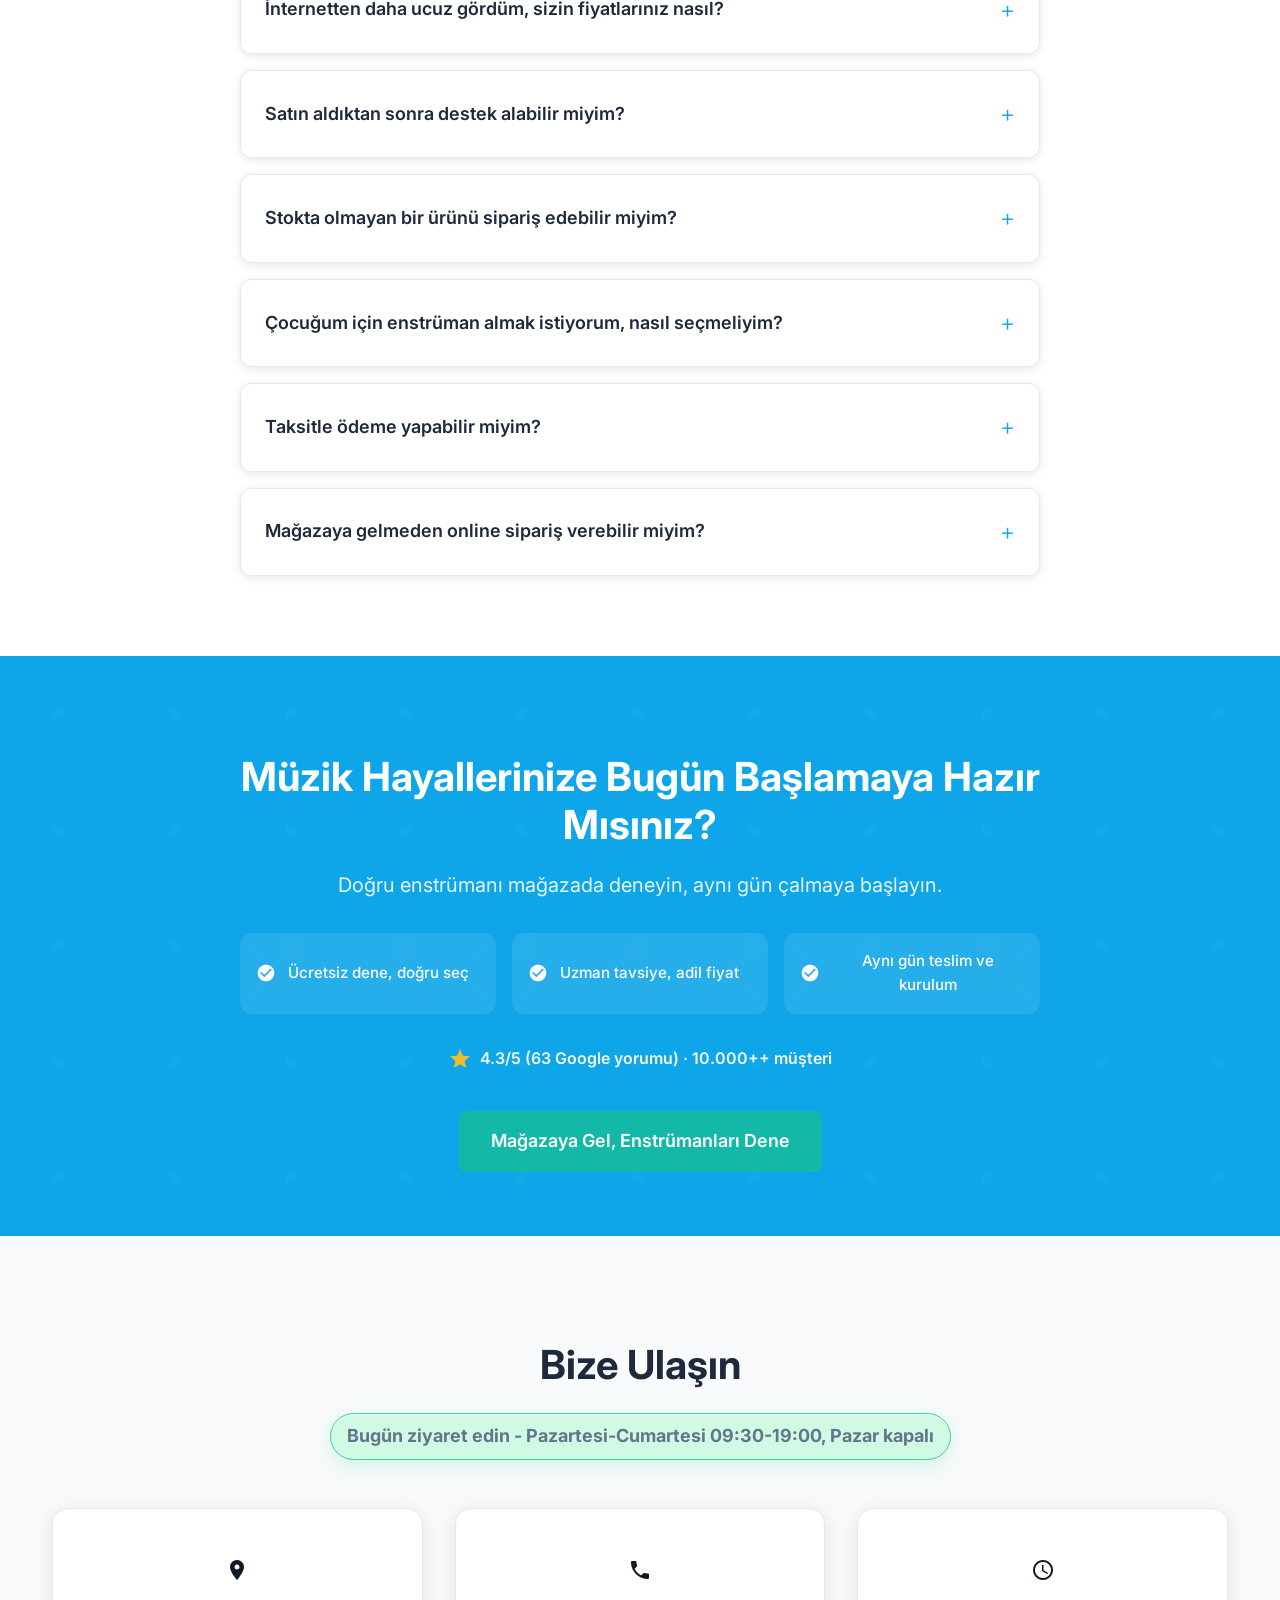
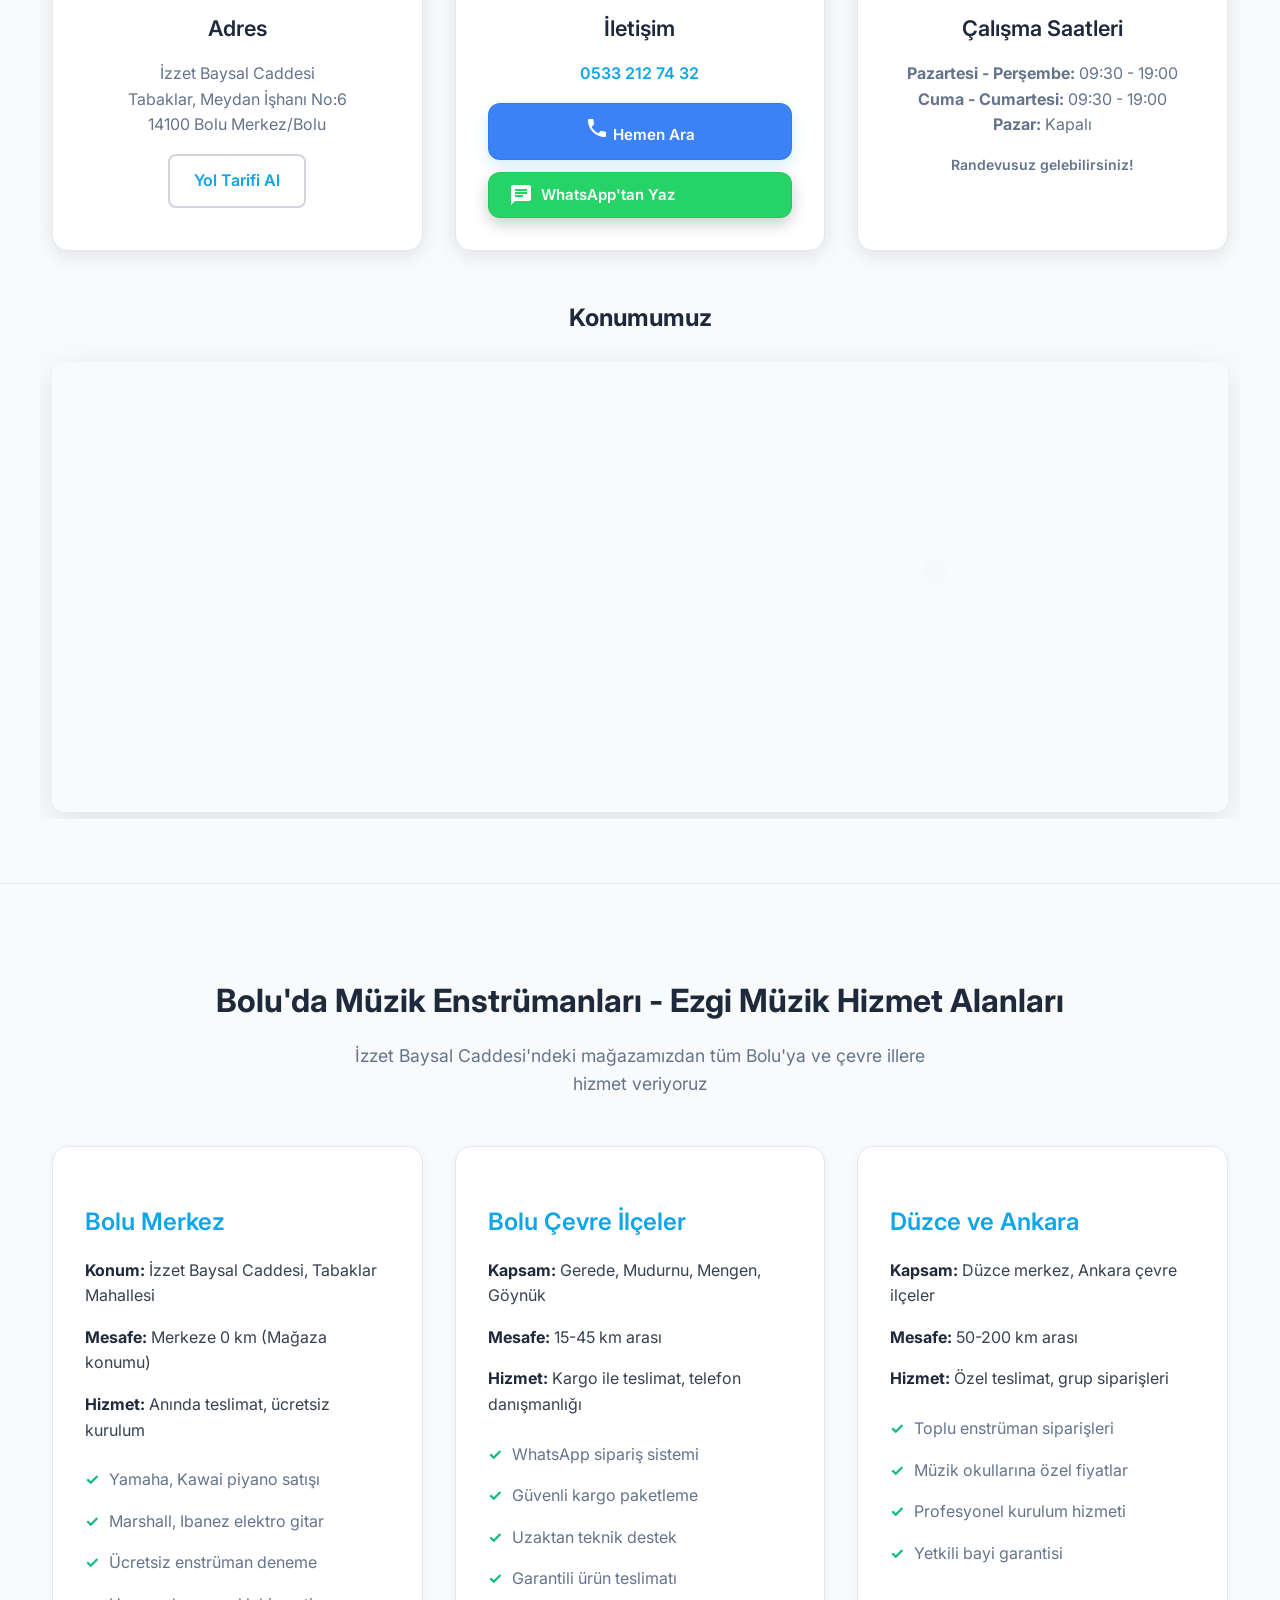
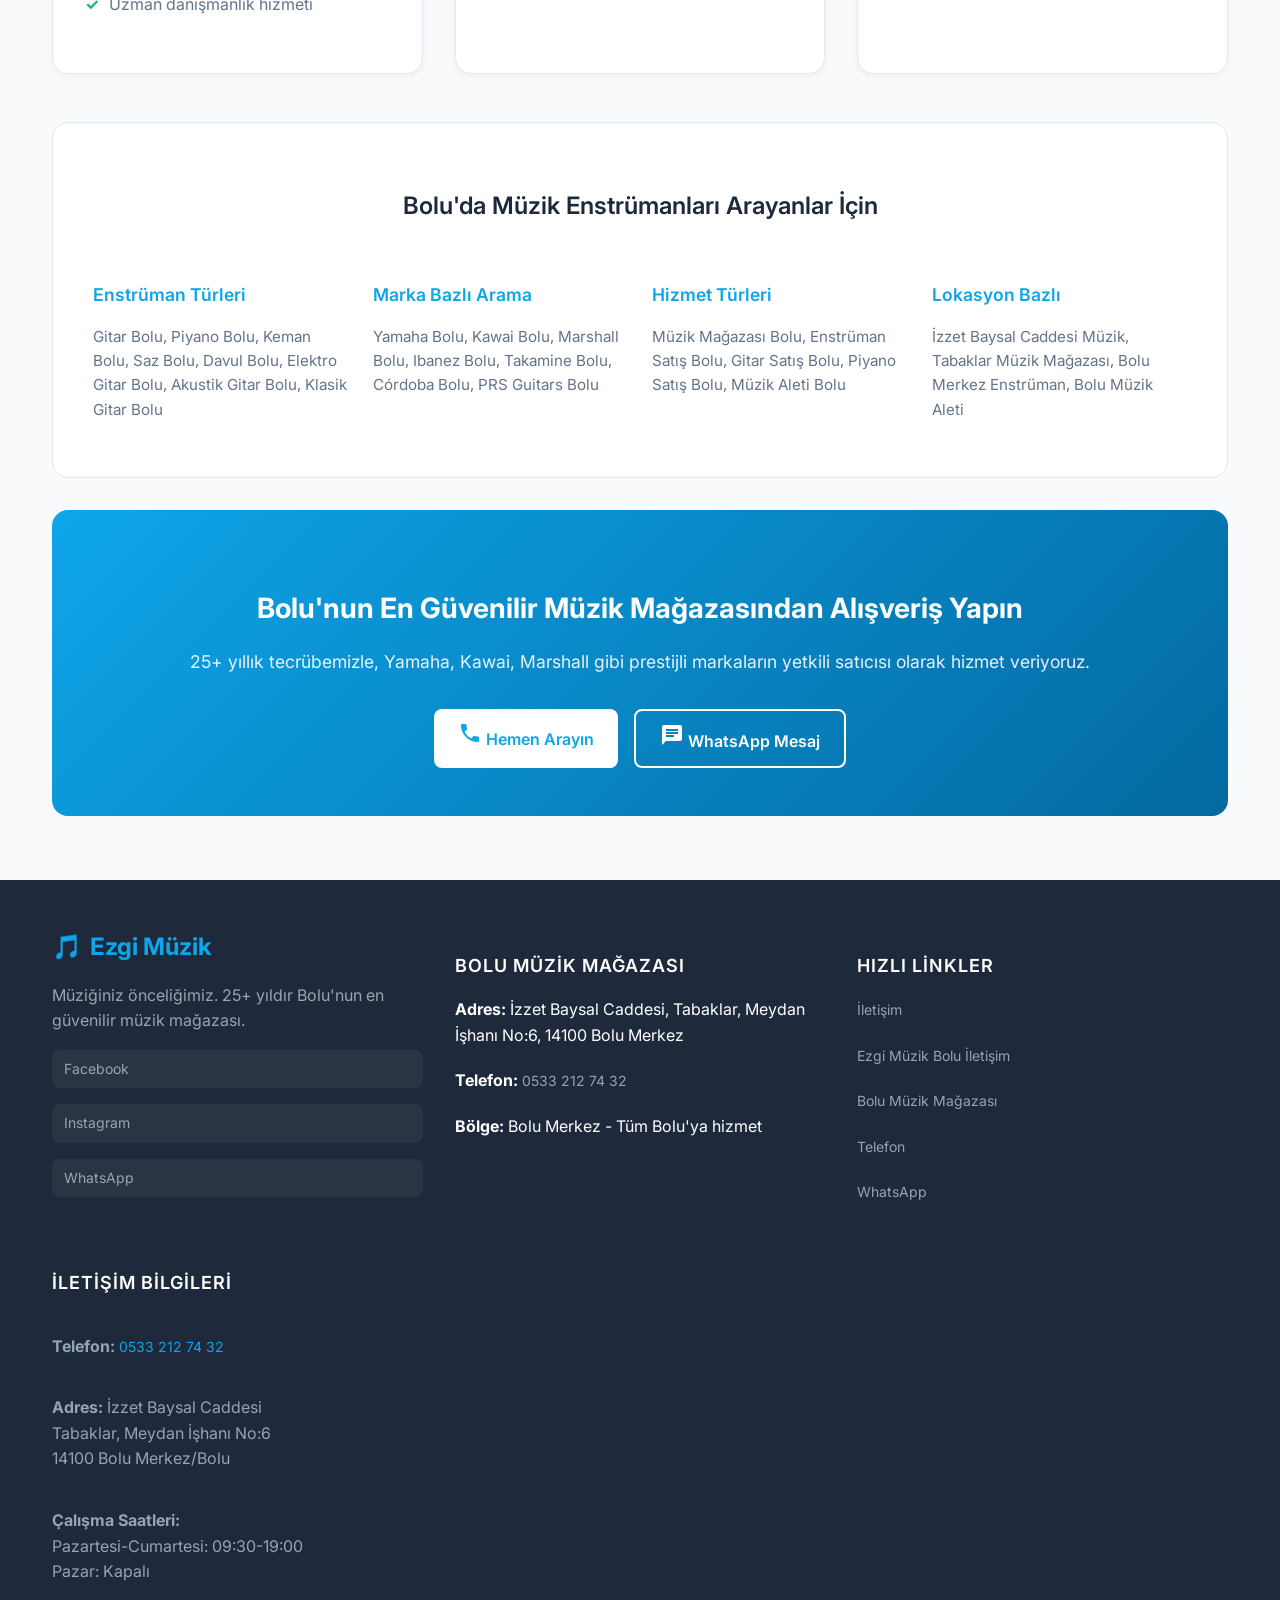
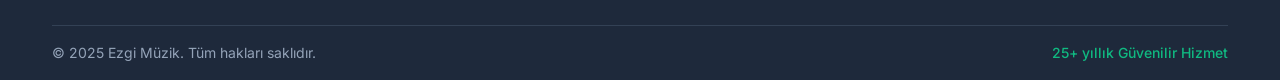
==== commit 1ae7b76d: "Fix H1 line breaks: add structured breaks and no-break CSS for better text wrapping" ====
--- a/index.html
+++ b/index.html
@@ -466,7 +466,7 @@
                         <span class="eyebrow-text">Ezgi Müzik - 25+ Yıldır Bolu'nun En Güvenilir Müzik Mağazası</span>
                     </div>
                     
-                        <h1><span class="highlight-white">Ezgi Müzik'te</span> <span class="highlight-orange">Doğru Enstrümanı</span> <span class="highlight-green">Uygun Fiyata</span> Satın Alın</h1>
+                        <h1><span class="highlight-white">Ezgi Müzik'te</span><br><span class="highlight-orange no-break">Doğru Enstrümanı</span><br><span class="highlight-green no-break">Uygun Fiyata Satın Alın</span></h1>
                     <p class="hero-subtitle">Yanlış enstrümana para harcamayı bırakın. Denemeden almaya son. Uzman yönlendirme, yerinde deneme ve ilk kurulum ile ayarları yapılan enstrumanınızla aynı gün müzik yapmaya başlayın.</p>
                        
                        <!-- Social Proof -->
--- a/styles.css
+++ b/styles.css
@@ -2610,6 +2610,17 @@
     max-width: 680px;
 }
 
+.hero-text h1 .highlight-white {
+    color: #ffffff;
+    -webkit-text-fill-color: #ffffff;
+    background-clip: unset;
+    -webkit-background-clip: unset;
+}
+
+.hero-text h1 .no-break {
+    white-space: nowrap;
+}
+
 .hero-text h1 .highlight-orange {
     background: linear-gradient(315deg, #fdc830, #f37335);
     -webkit-background-clip: text;
@@ -5254,6 +5265,10 @@
         word-wrap: break-word;
         overflow-wrap: break-word;
         max-width: 100%;
+    }
+    
+    .hero-text h1 .no-break {
+        white-space: normal;
     }
     
     .hero-subtitle {
--- a/styles.css
+++ b/styles.css
@@ -2610,6 +2610,17 @@
     max-width: 680px;
 }
 
+.hero-text h1 .highlight-white {
+    color: #ffffff;
+    -webkit-text-fill-color: #ffffff;
+    background-clip: unset;
+    -webkit-background-clip: unset;
+}
+
+.hero-text h1 .no-break {
+    white-space: nowrap;
+}
+
 .hero-text h1 .highlight-orange {
     background: linear-gradient(315deg, #fdc830, #f37335);
     -webkit-background-clip: text;
@@ -5254,6 +5265,10 @@
         word-wrap: break-word;
         overflow-wrap: break-word;
         max-width: 100%;
+    }
+    
+    .hero-text h1 .no-break {
+        white-space: normal;
     }
     
     .hero-subtitle {
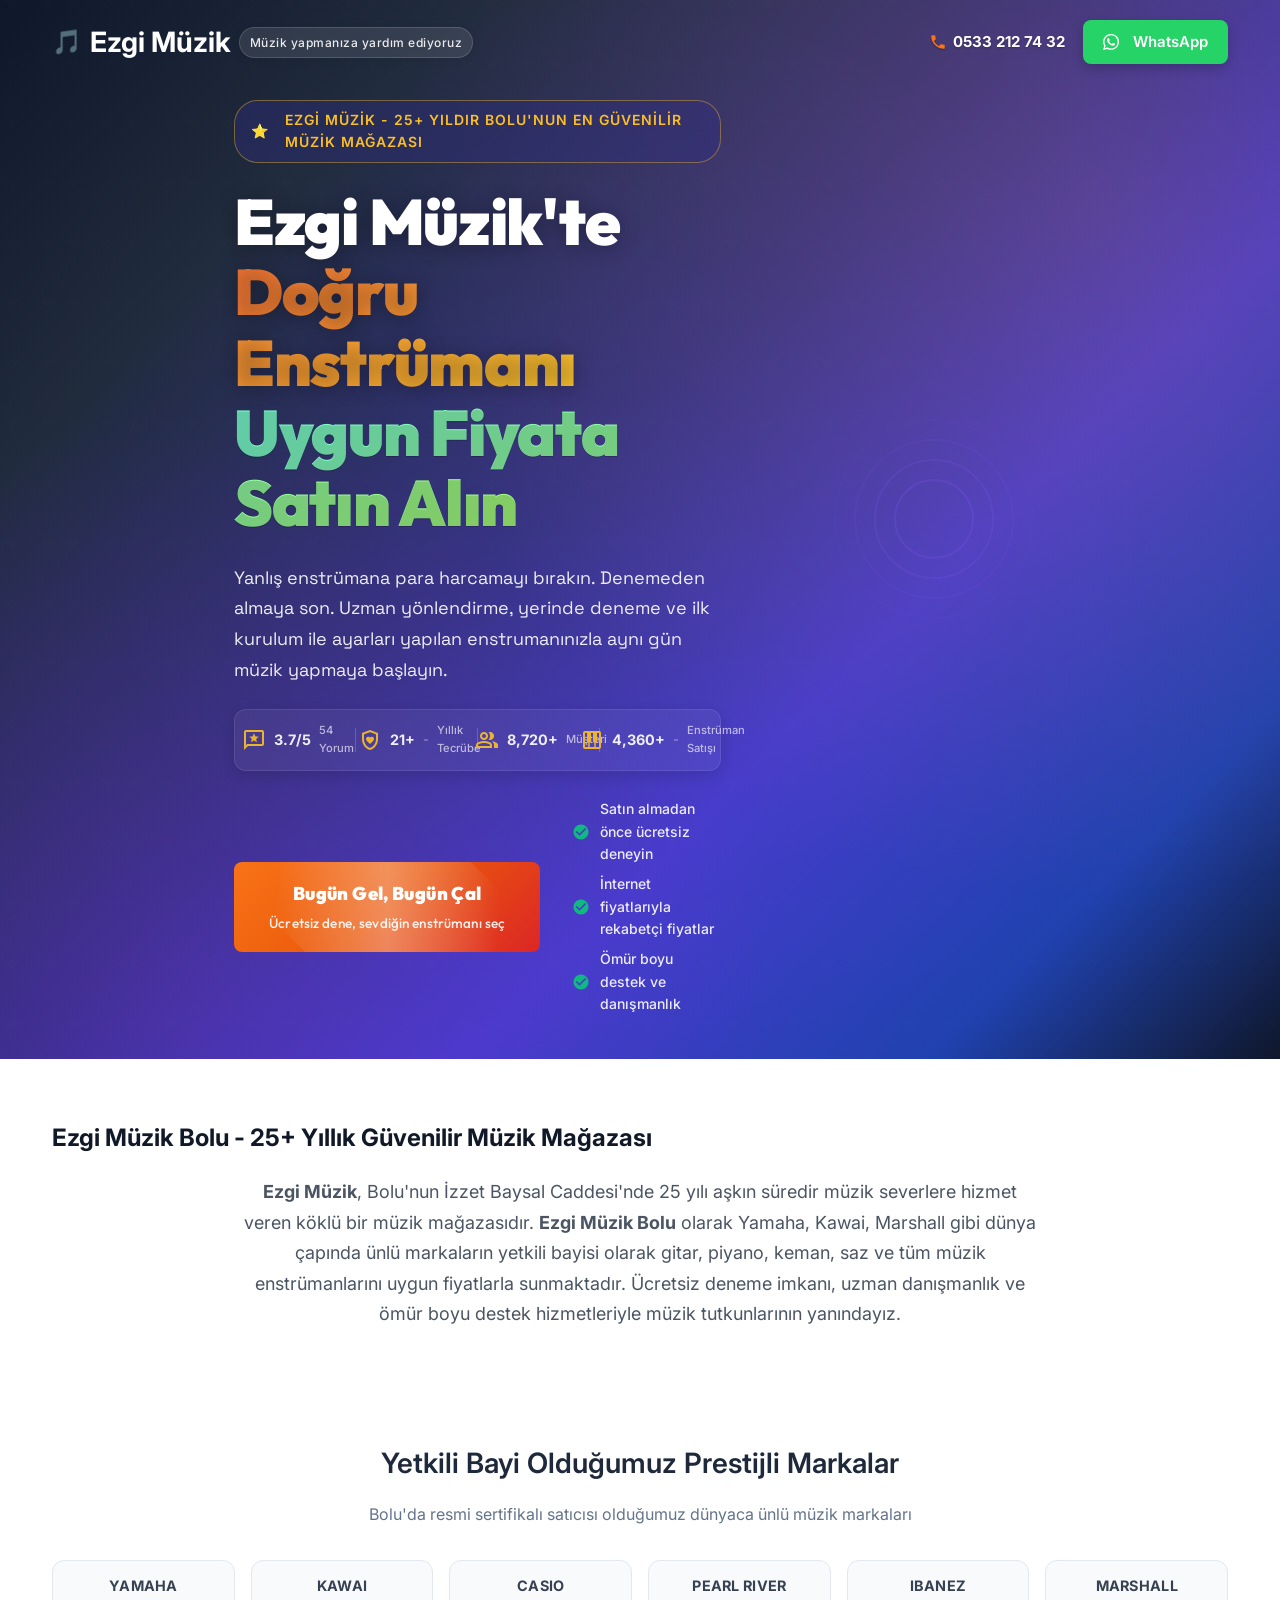
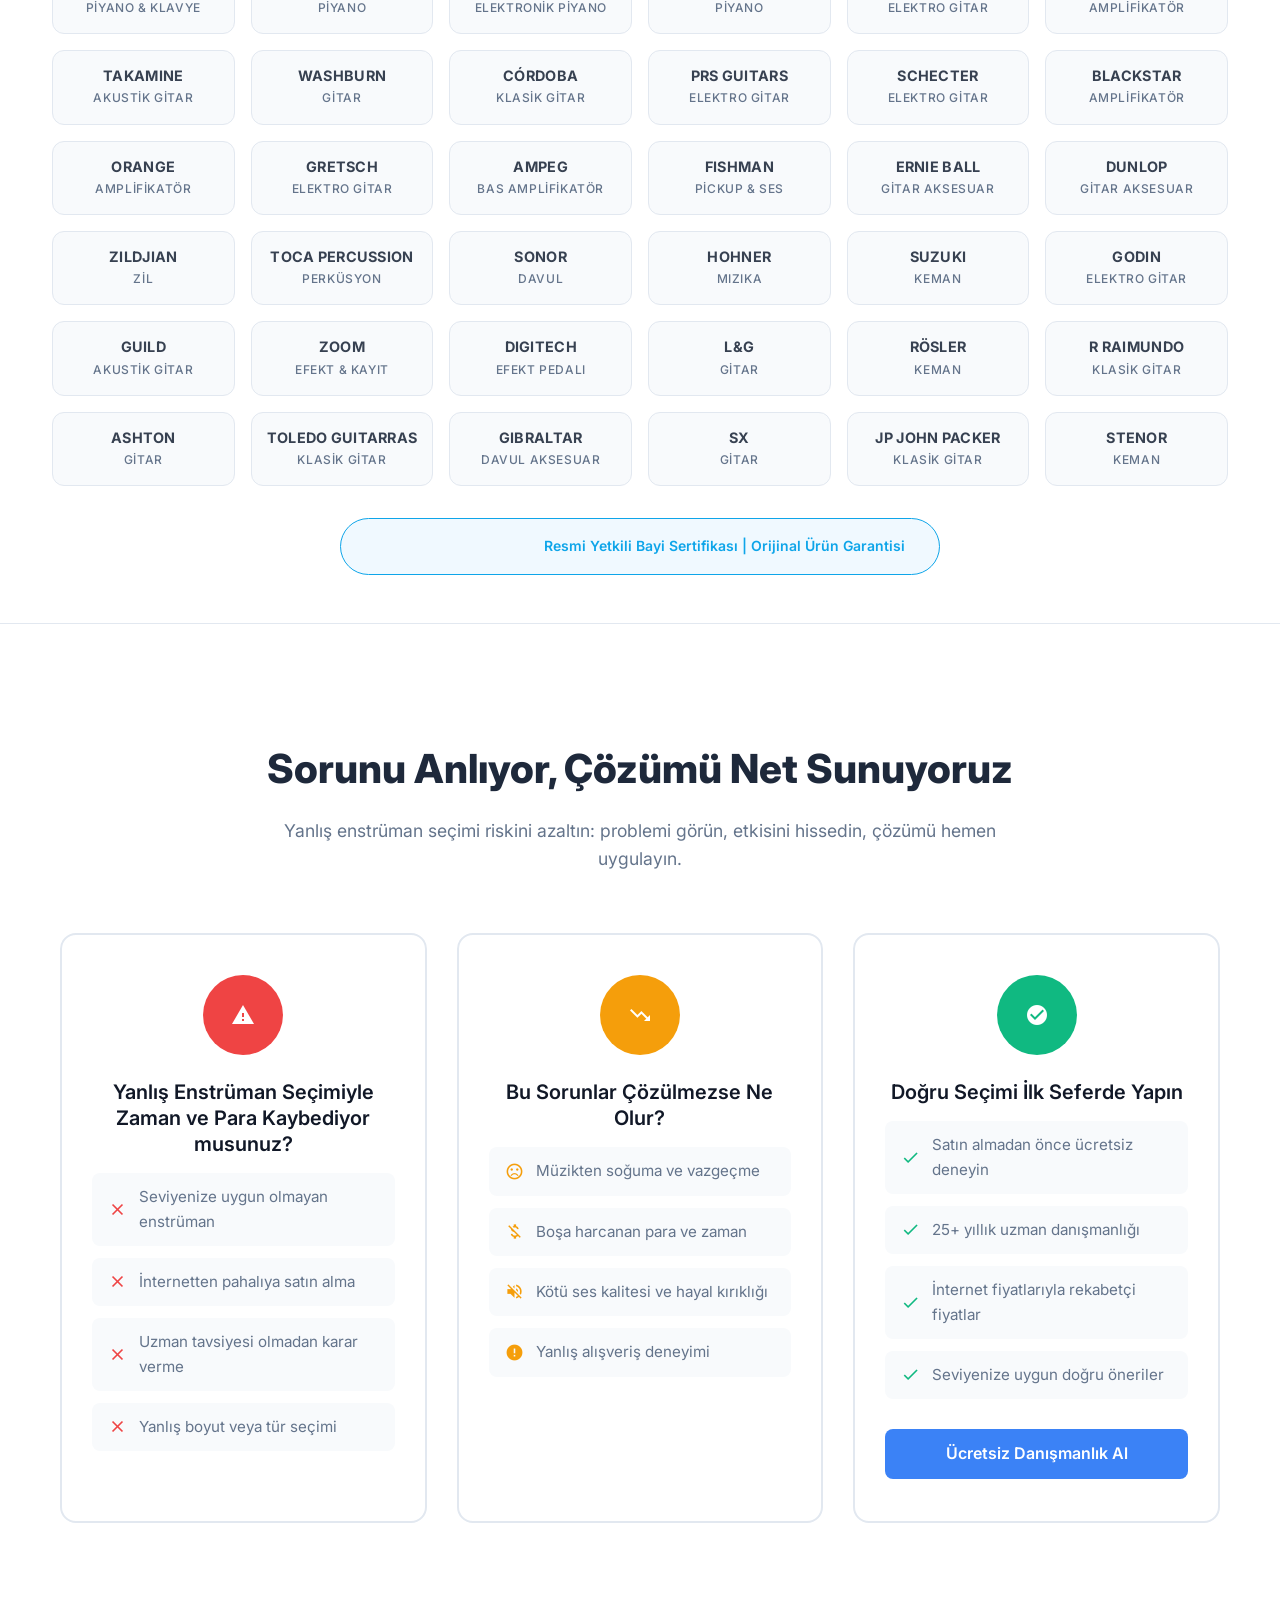
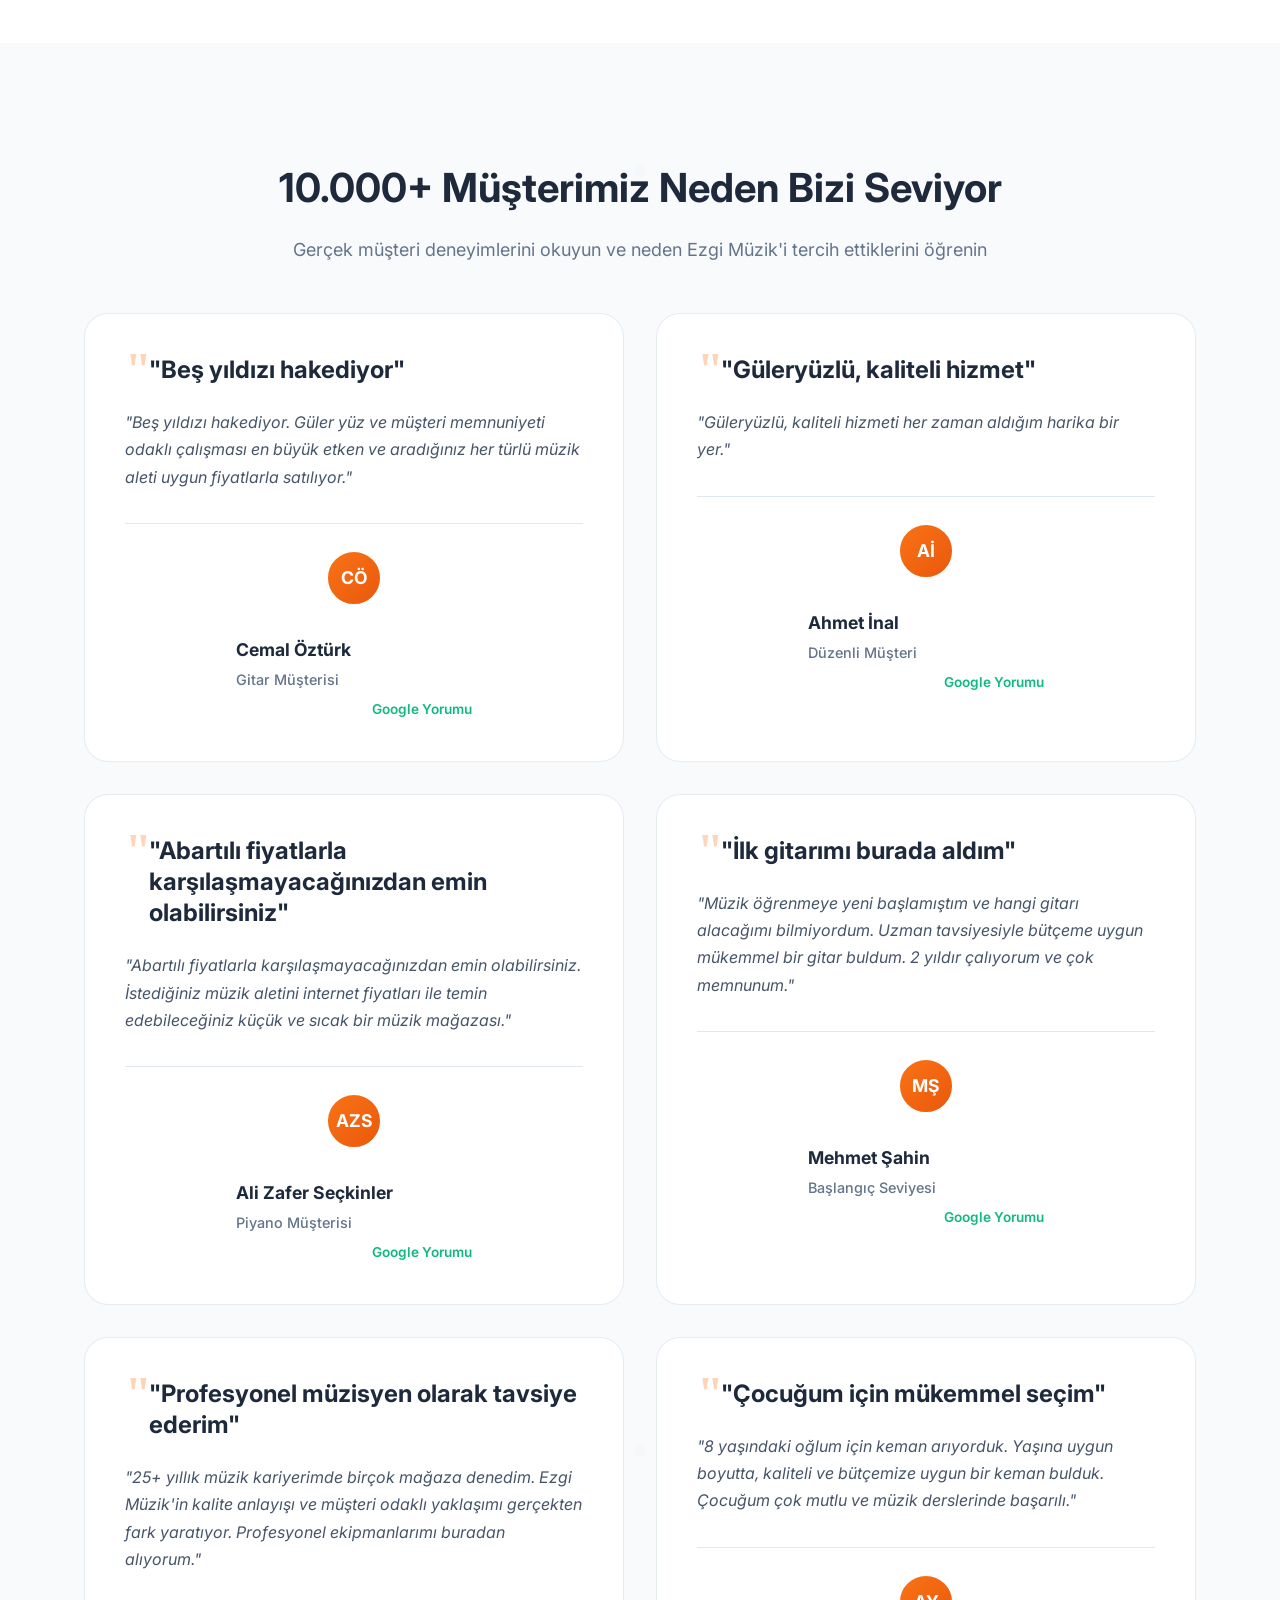
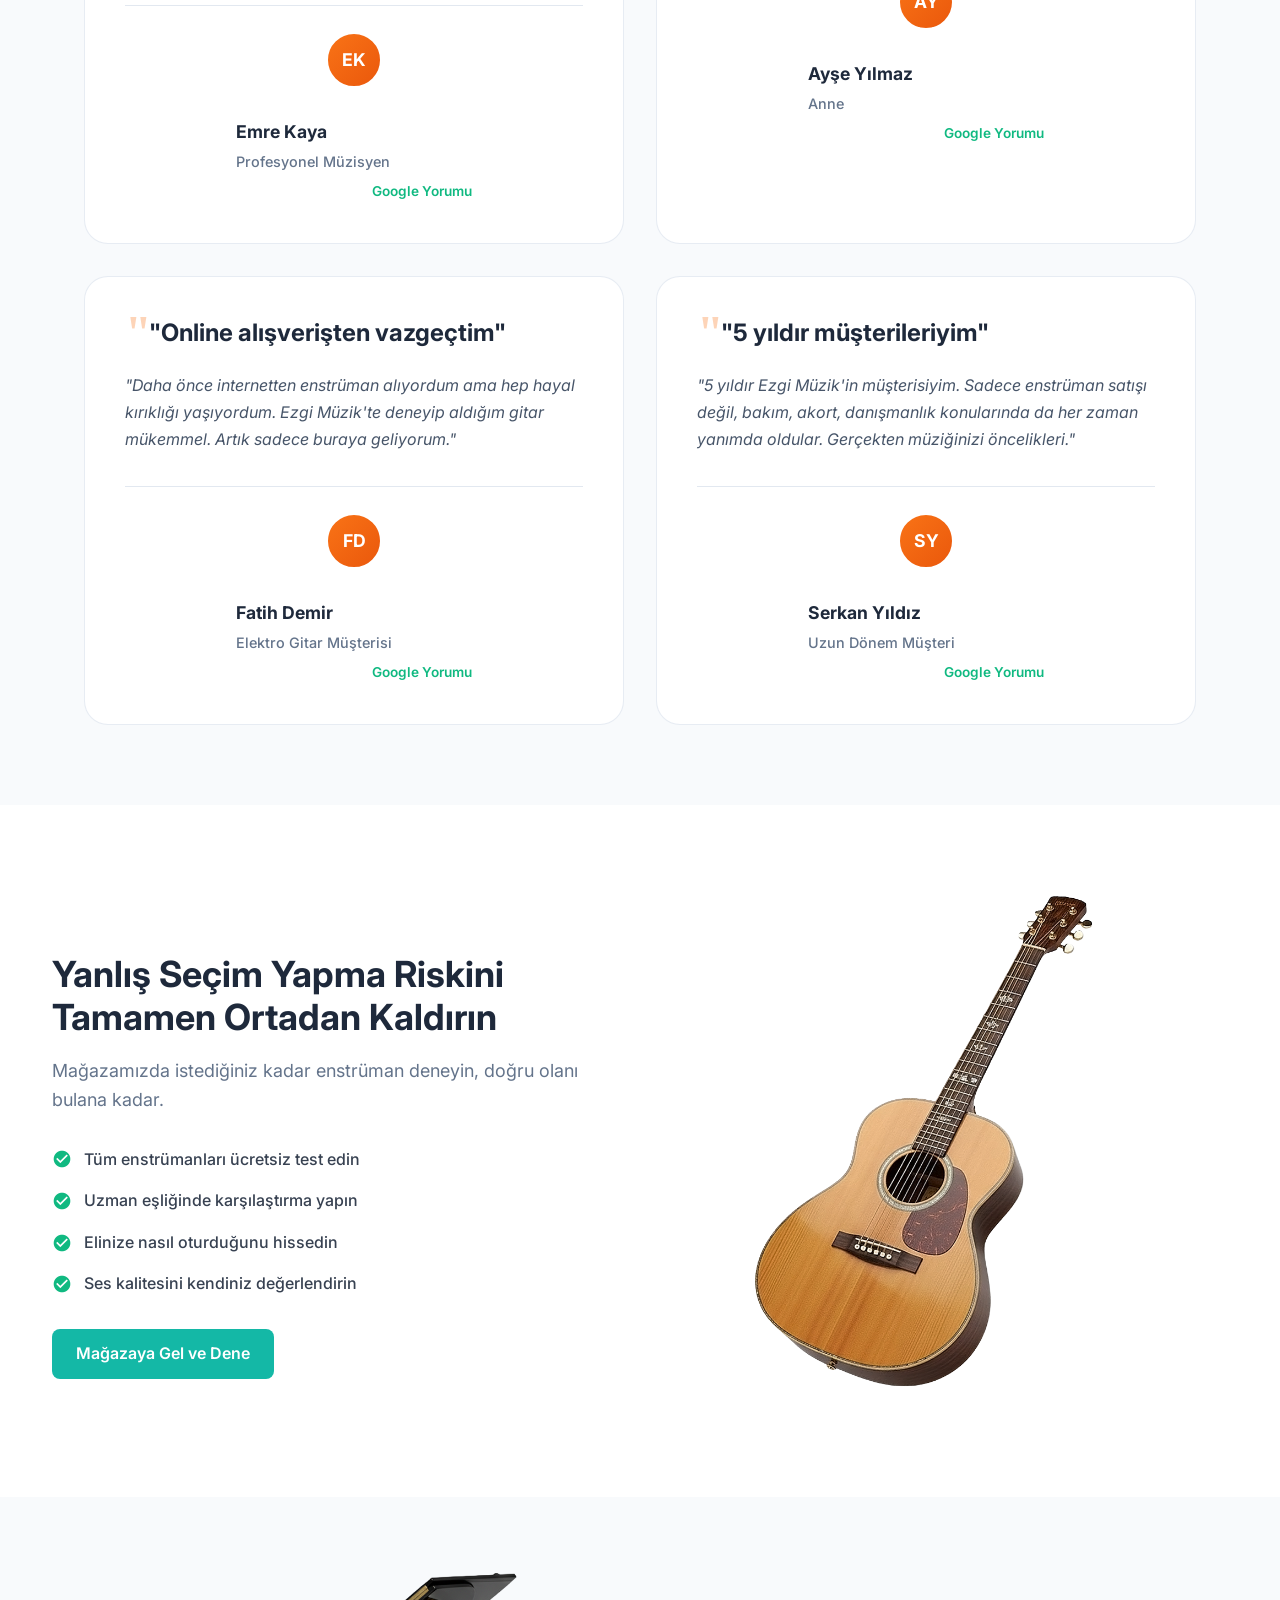
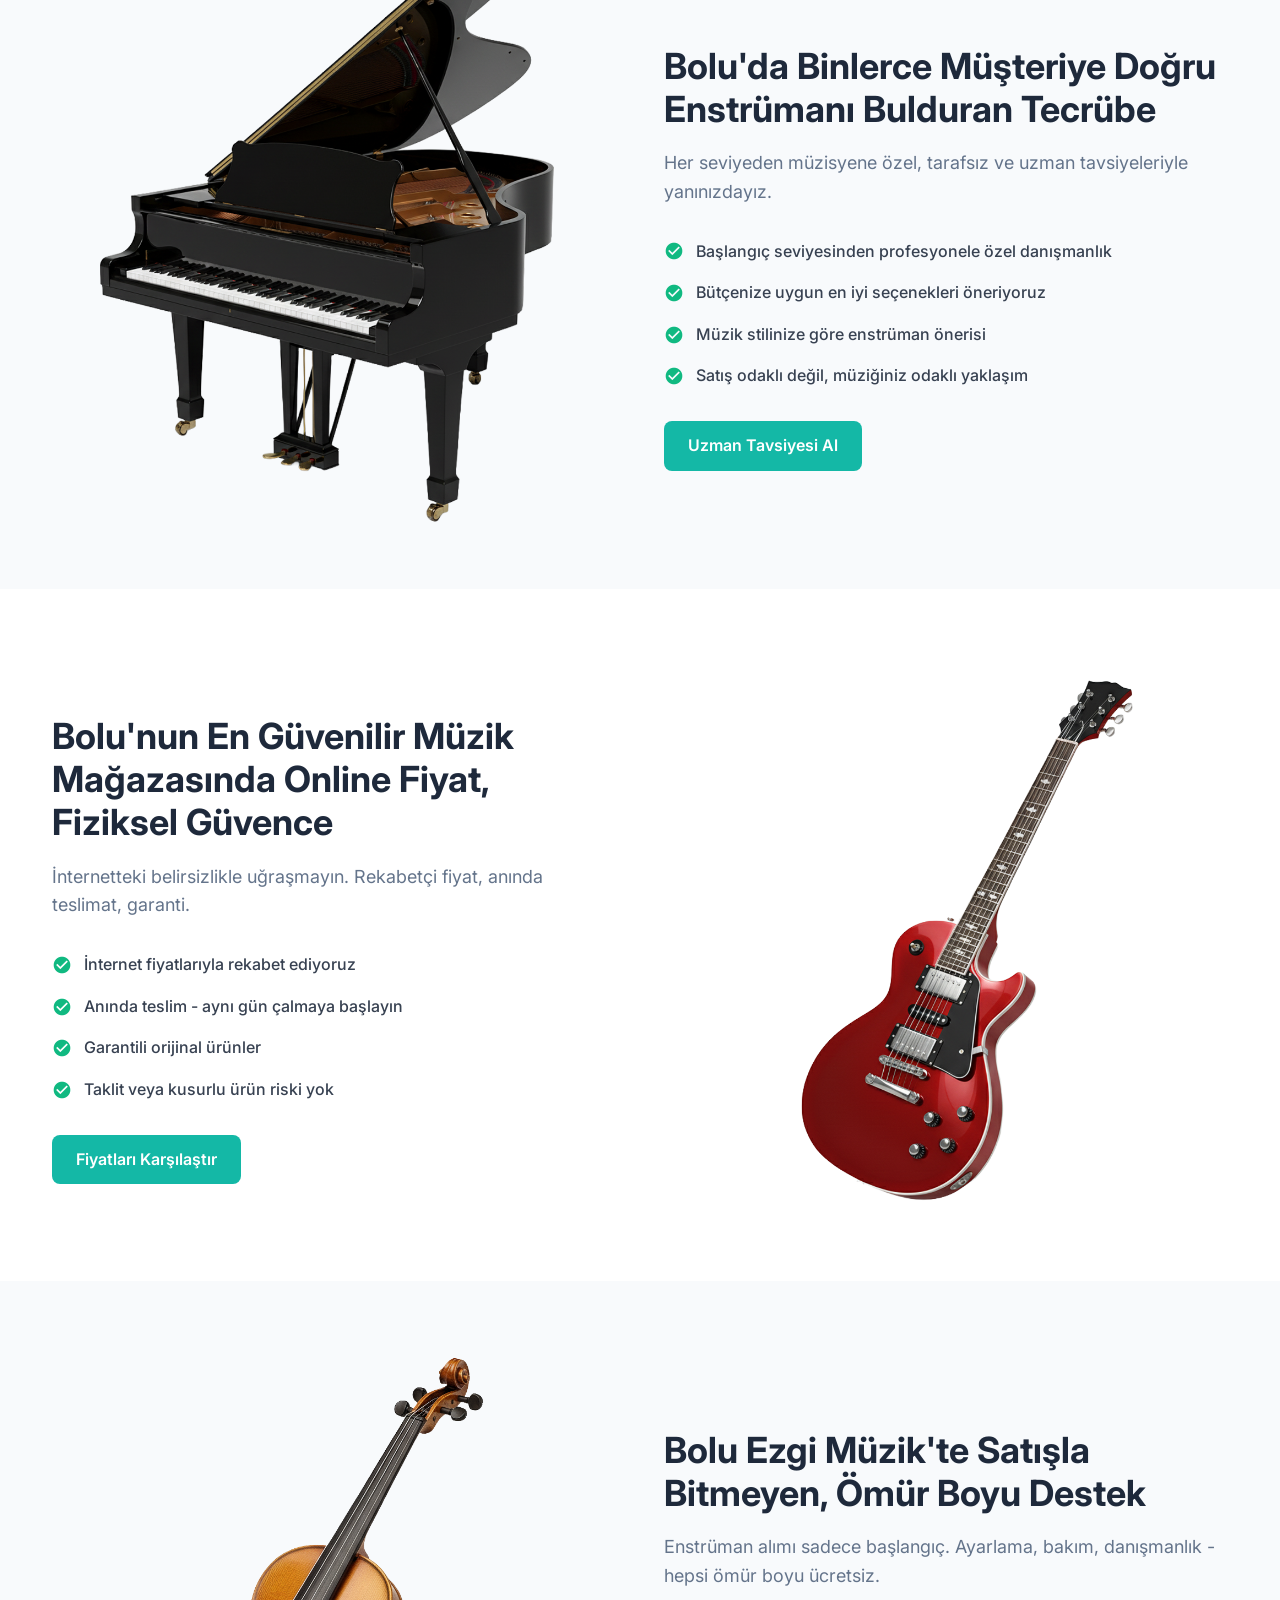
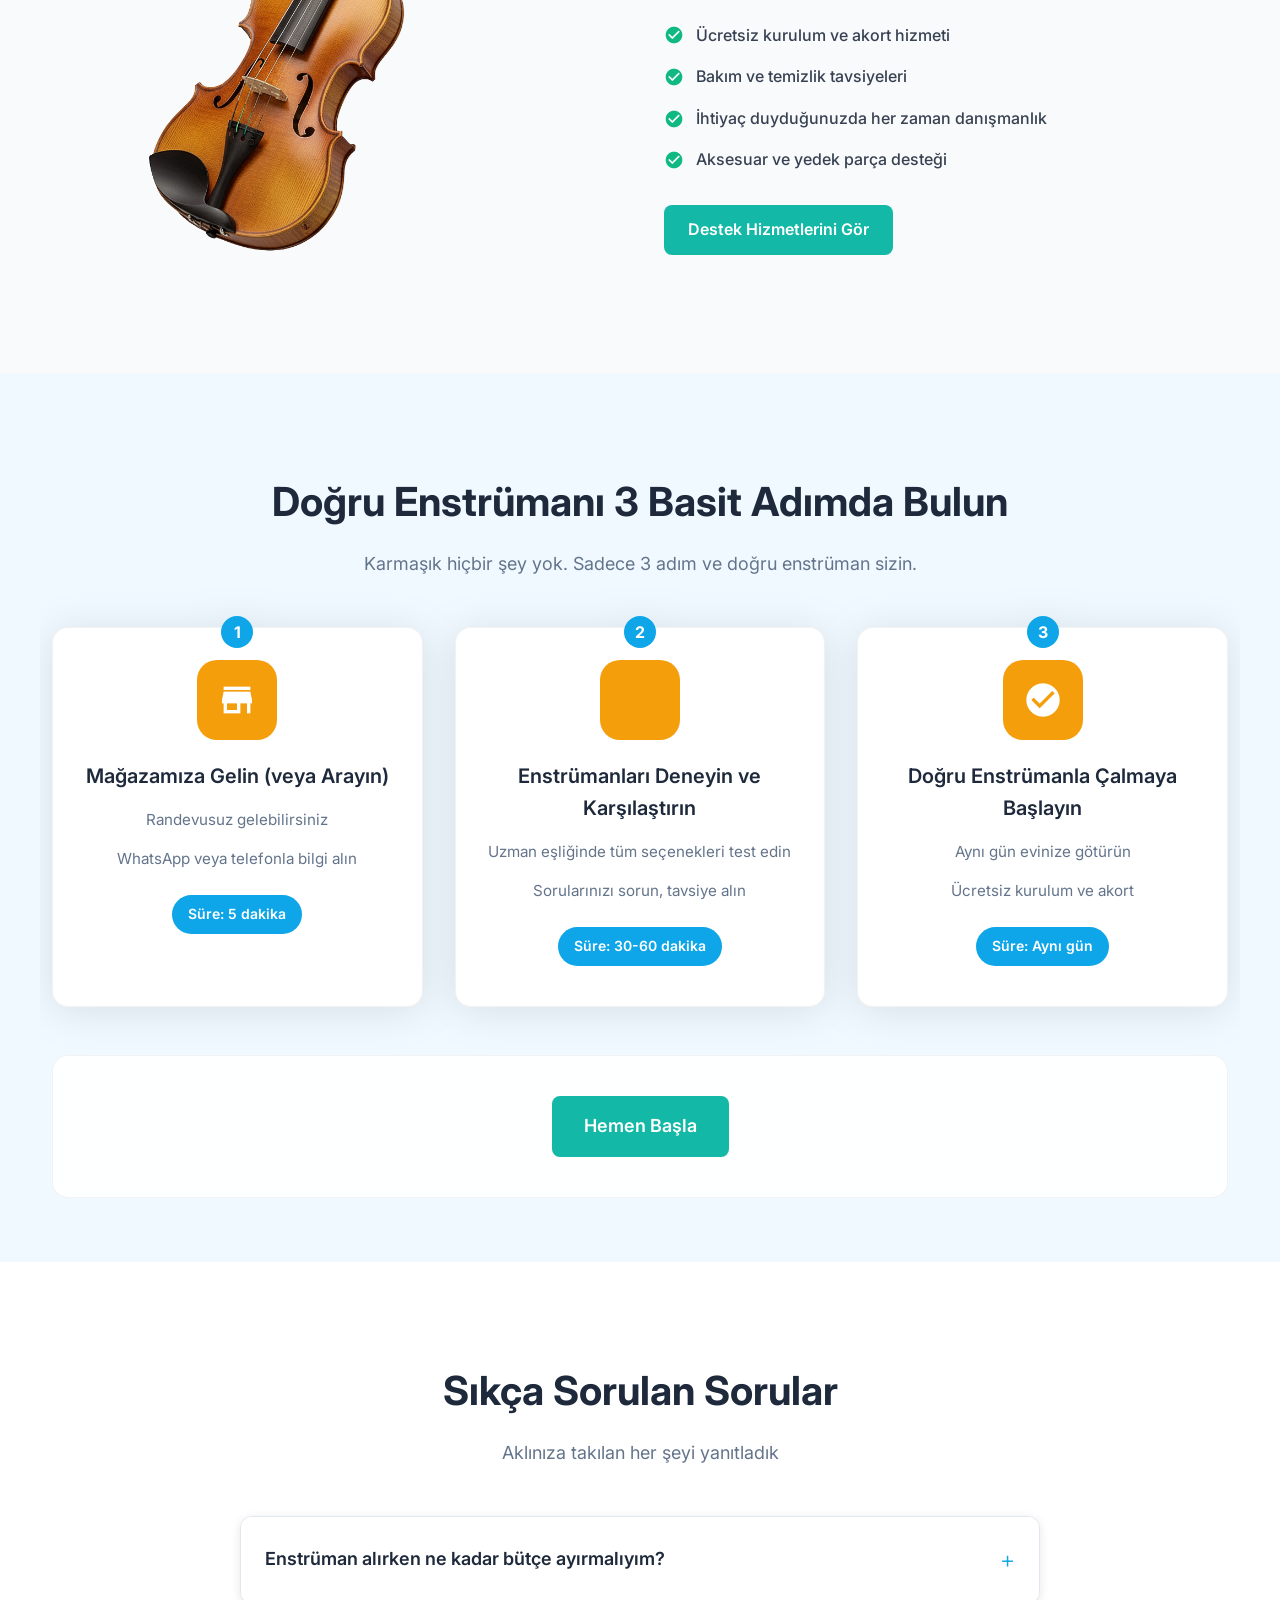
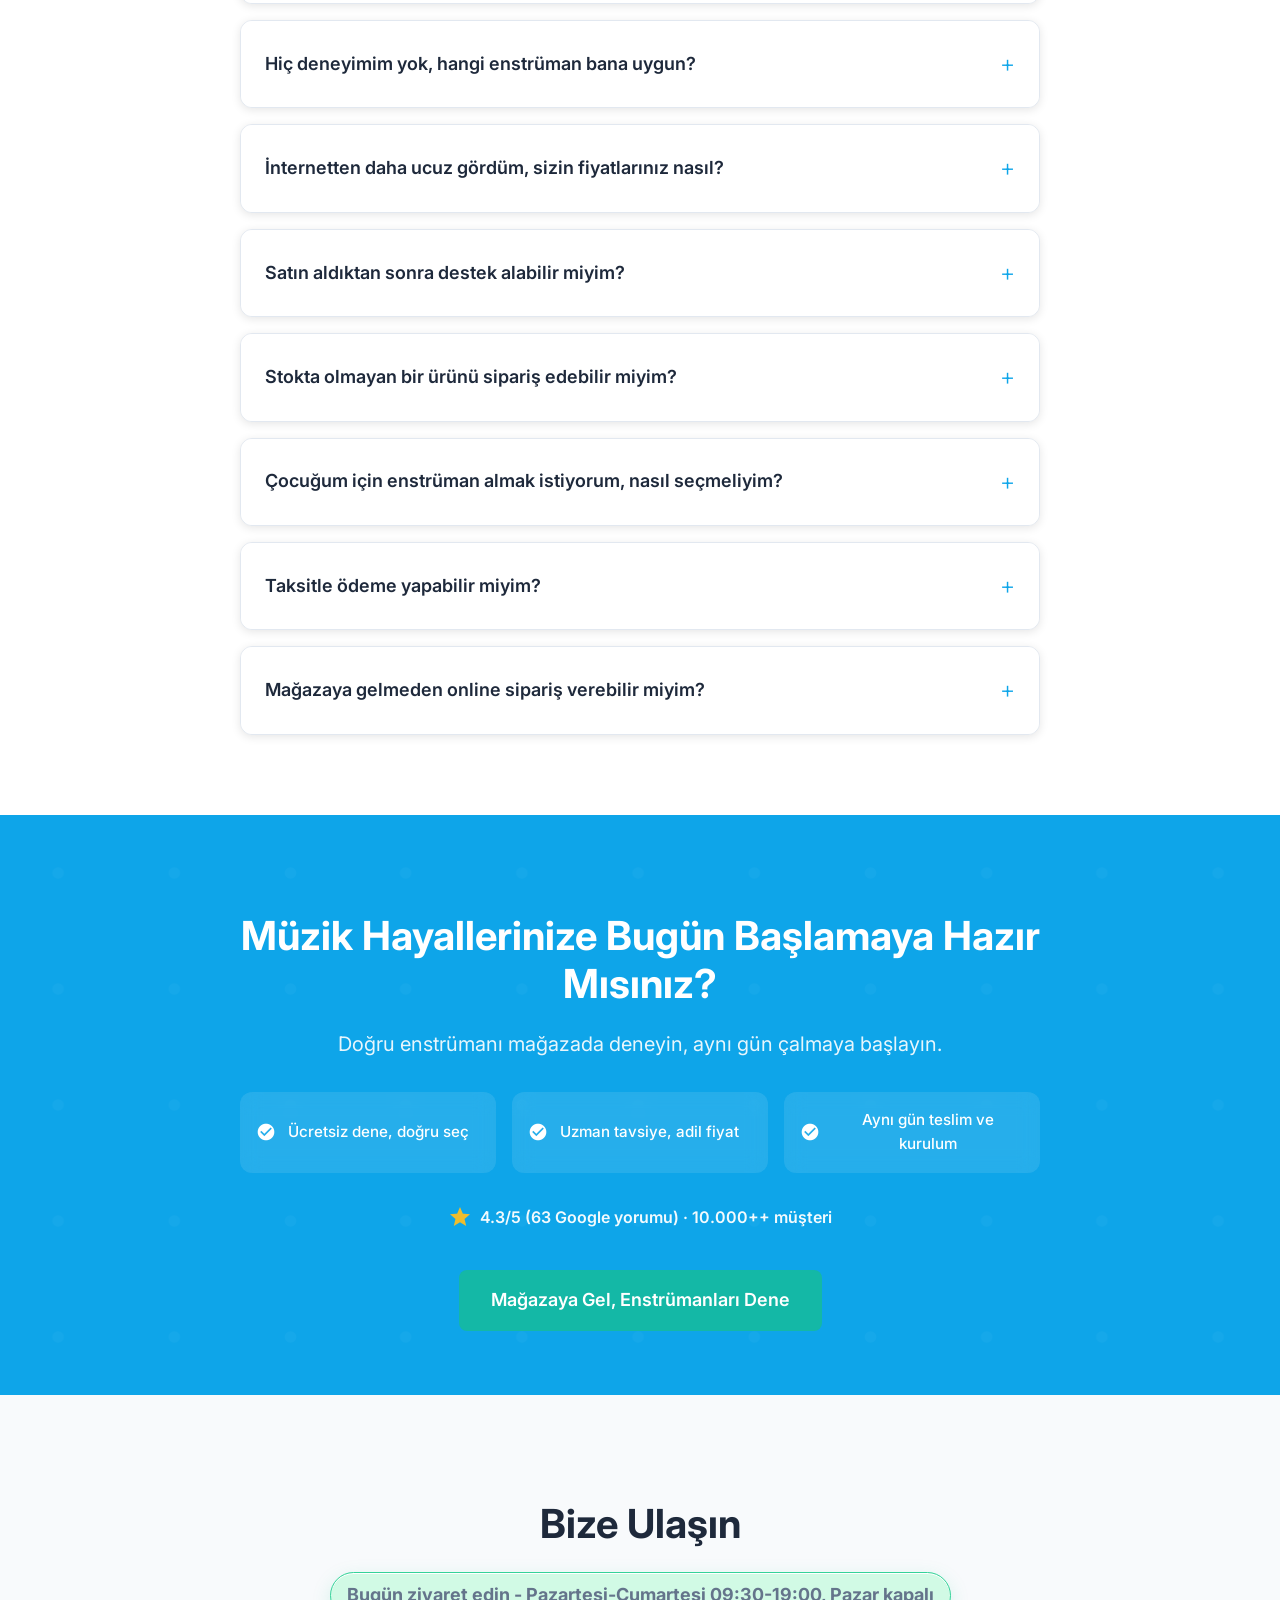
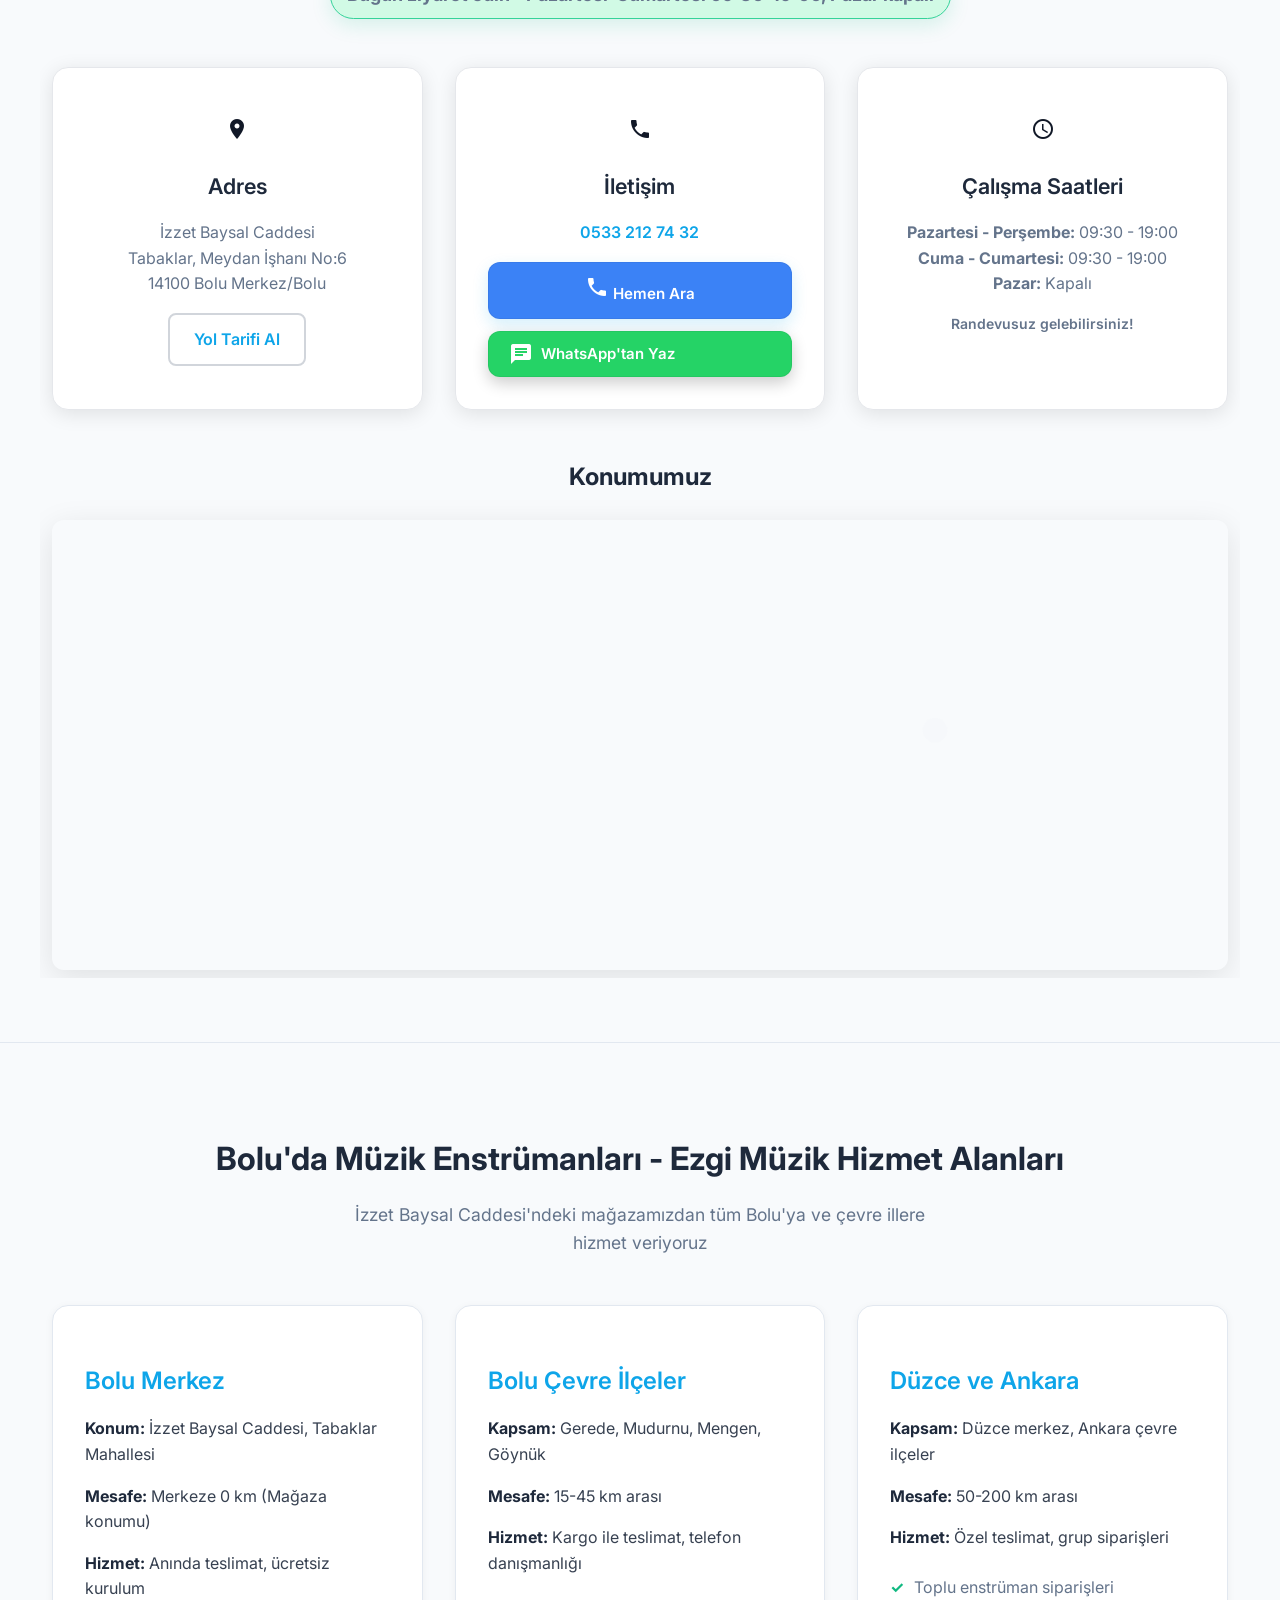
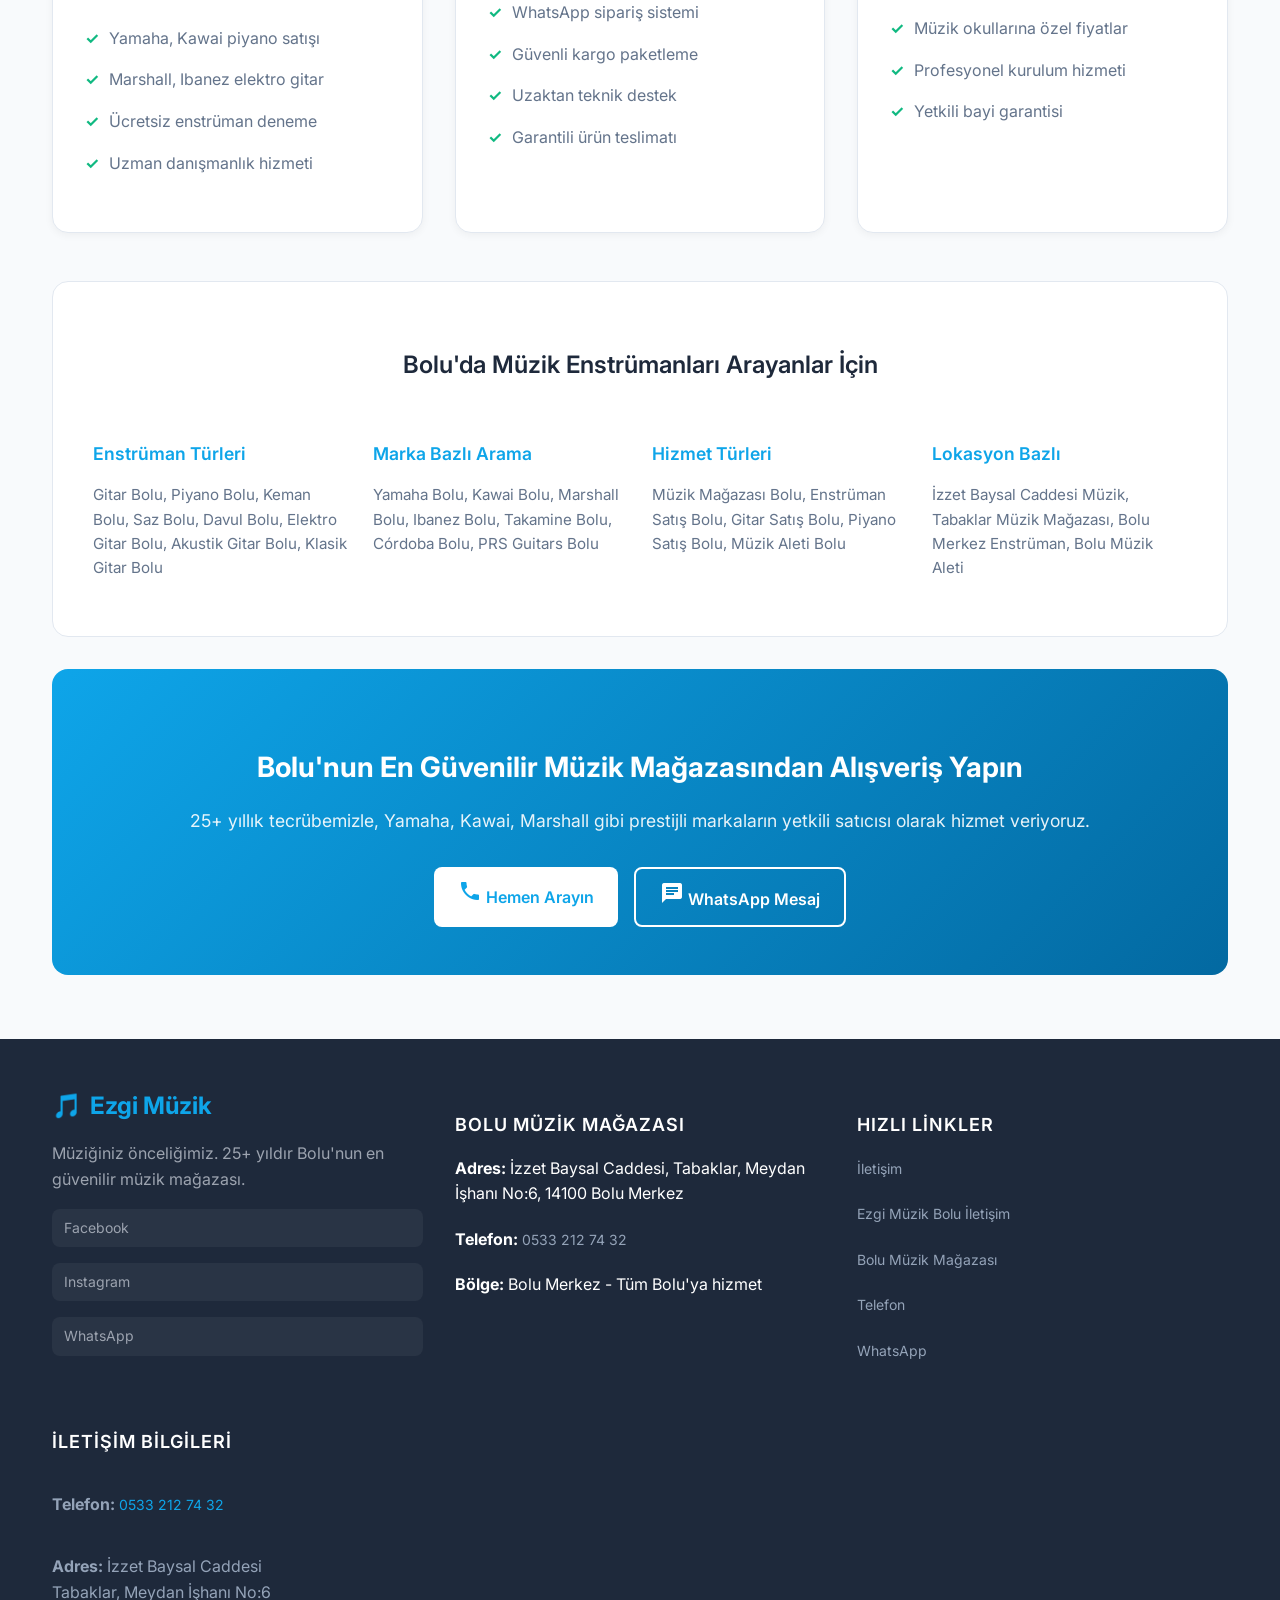
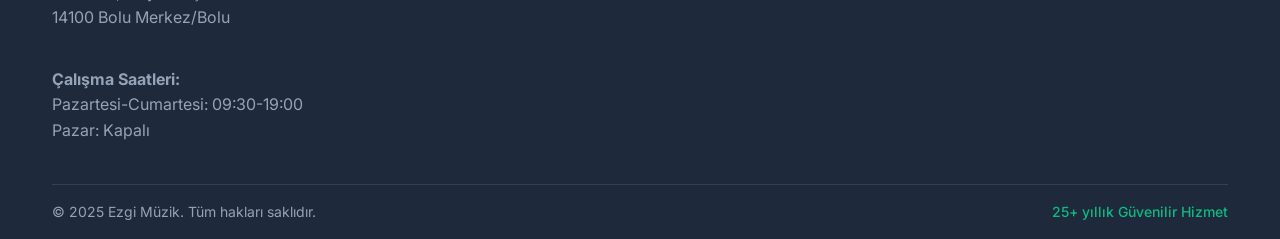
==== commit a8f65748: "Revert no-break CSS, use simple br tags for H1 line breaks" ====
--- a/index.html
+++ b/index.html
@@ -466,7 +466,7 @@
                         <span class="eyebrow-text">Ezgi Müzik - 25+ Yıldır Bolu'nun En Güvenilir Müzik Mağazası</span>
                     </div>
                     
-                        <h1><span class="highlight-white">Ezgi Müzik'te</span><br><span class="highlight-orange no-break">Doğru Enstrümanı</span><br><span class="highlight-green no-break">Uygun Fiyata Satın Alın</span></h1>
+                        <h1><span class="highlight-white">Ezgi Müzik'te</span><br><span class="highlight-orange">Doğru Enstrümanı</span><br><span class="highlight-green">Uygun Fiyata Satın Alın</span></h1>
                     <p class="hero-subtitle">Yanlış enstrümana para harcamayı bırakın. Denemeden almaya son. Uzman yönlendirme, yerinde deneme ve ilk kurulum ile ayarları yapılan enstrumanınızla aynı gün müzik yapmaya başlayın.</p>
                        
                        <!-- Social Proof -->
--- a/styles.css
+++ b/styles.css
@@ -2617,10 +2617,6 @@
     -webkit-background-clip: unset;
 }
 
-.hero-text h1 .no-break {
-    white-space: nowrap;
-}
-
 .hero-text h1 .highlight-orange {
     background: linear-gradient(315deg, #fdc830, #f37335);
     -webkit-background-clip: text;
--- a/styles.css
+++ b/styles.css
@@ -2617,10 +2617,6 @@
     -webkit-background-clip: unset;
 }
 
-.hero-text h1 .no-break {
-    white-space: nowrap;
-}
-
 .hero-text h1 .highlight-orange {
     background: linear-gradient(315deg, #fdc830, #f37335);
     -webkit-background-clip: text;
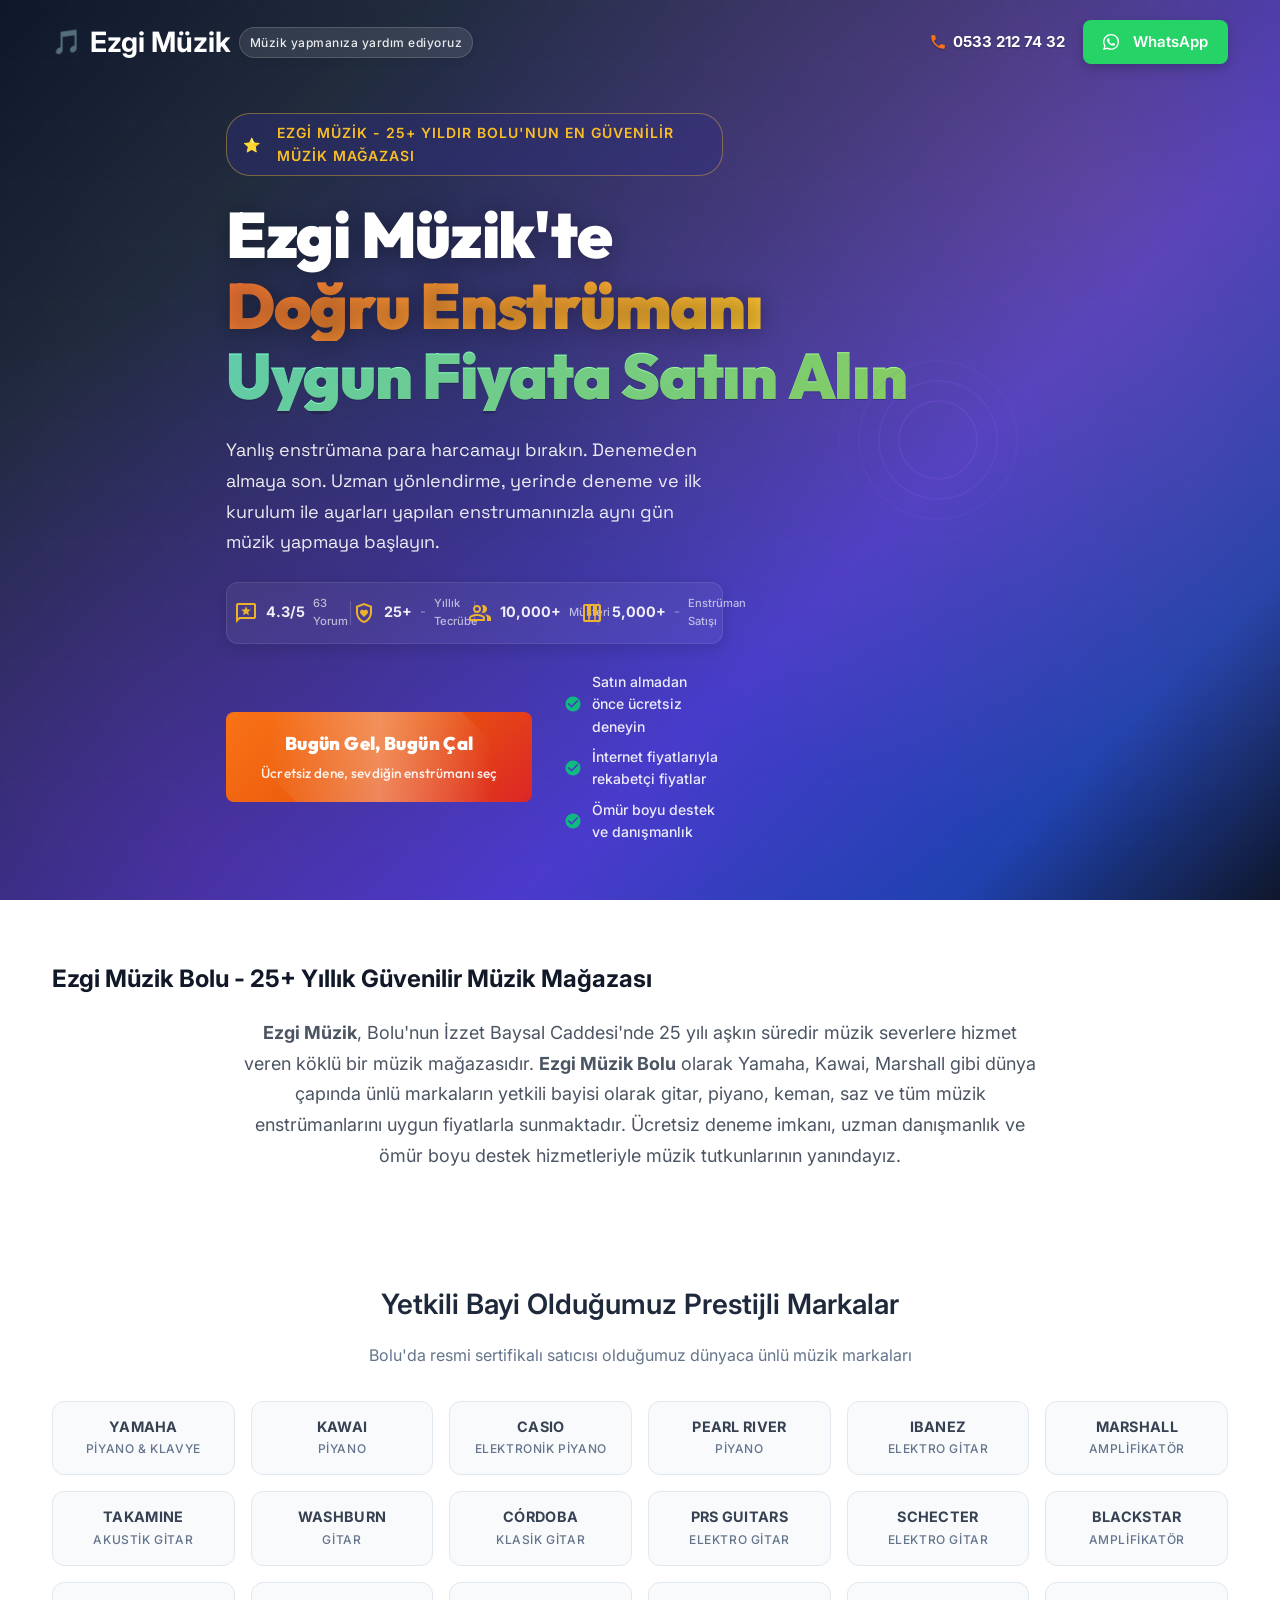
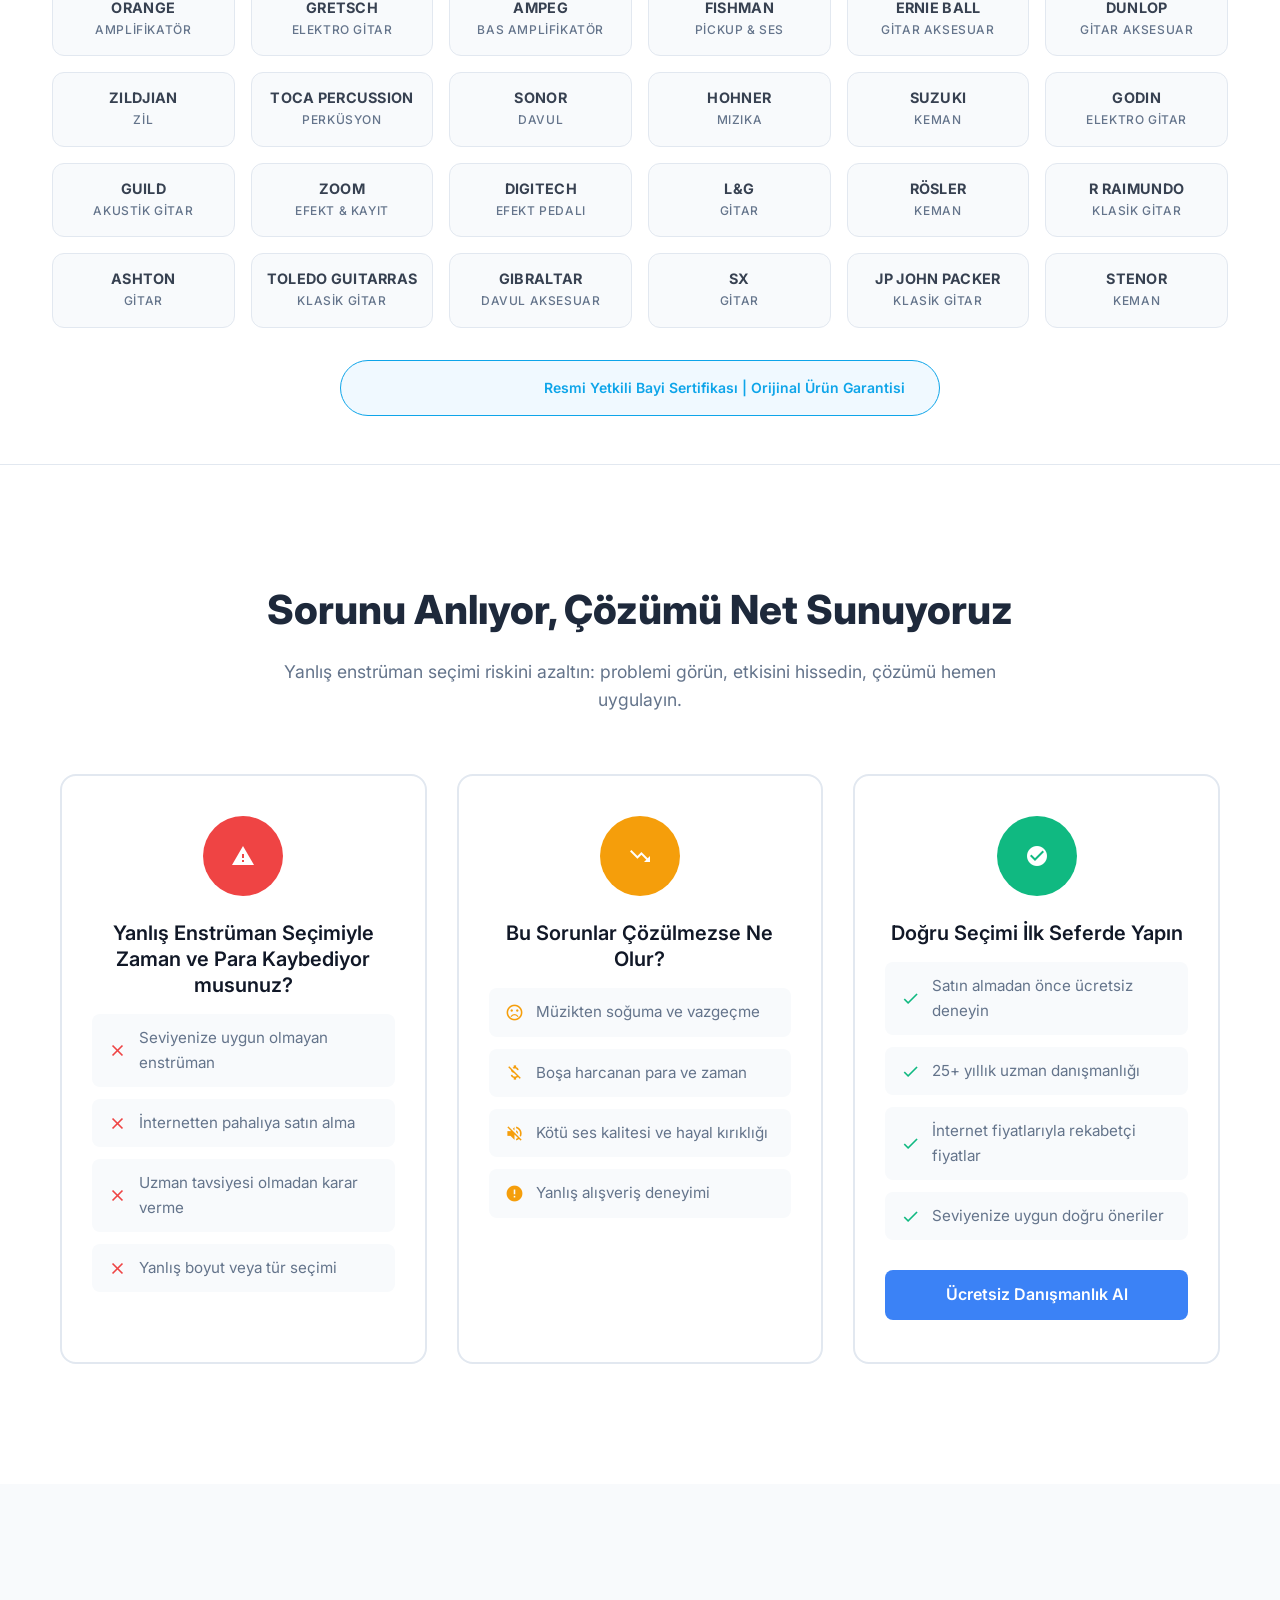
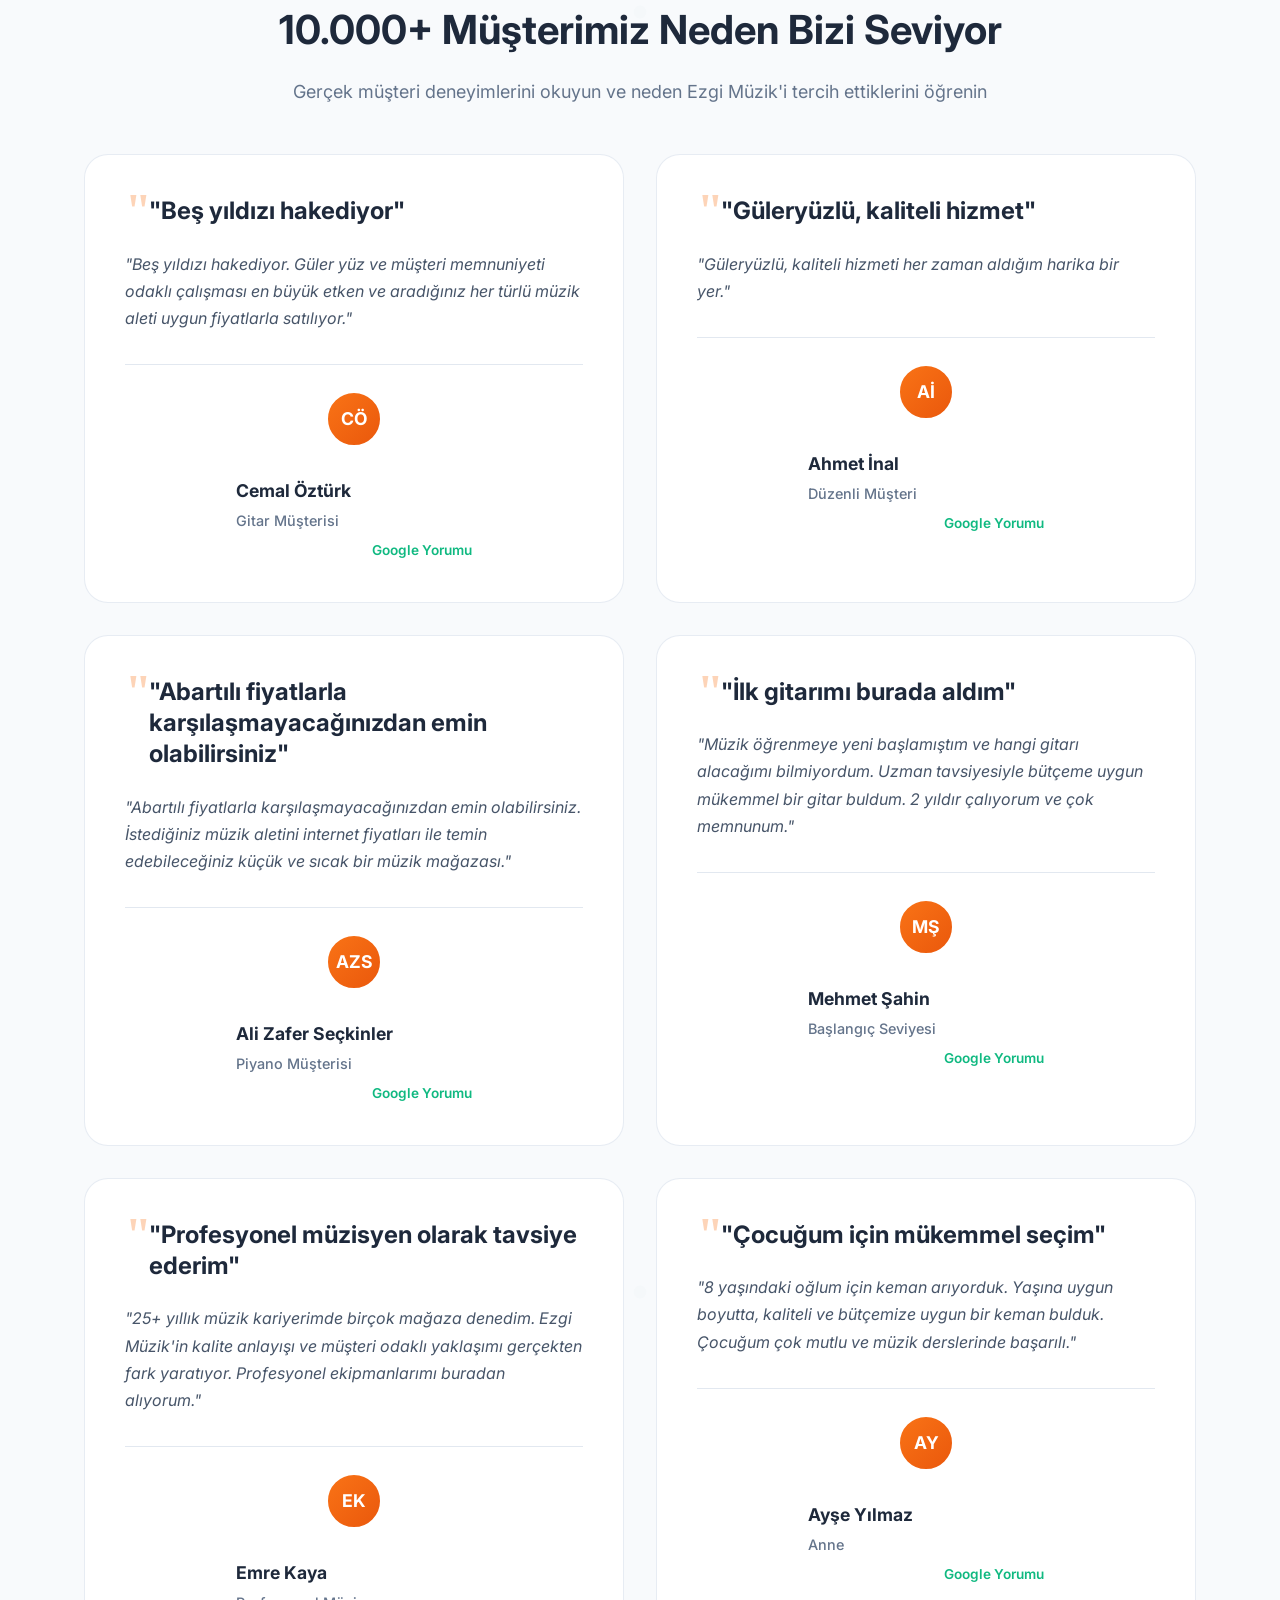
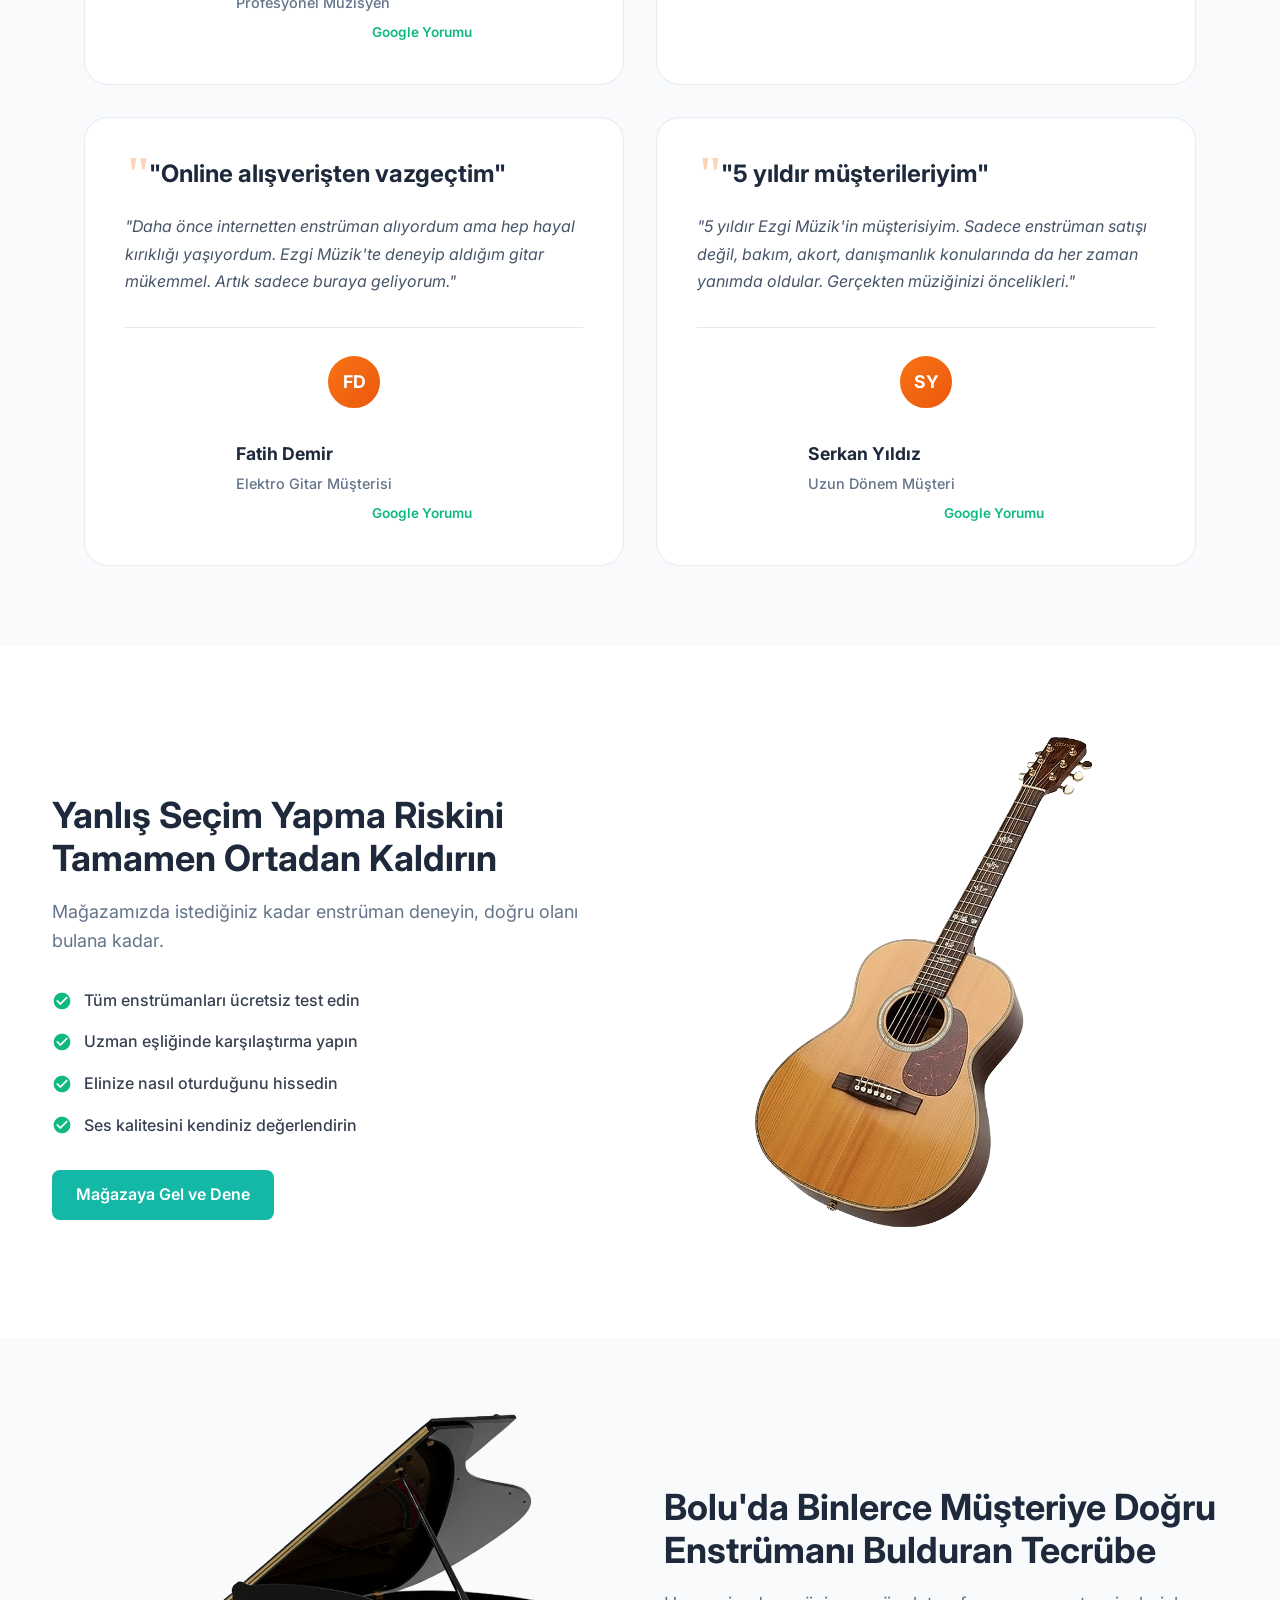
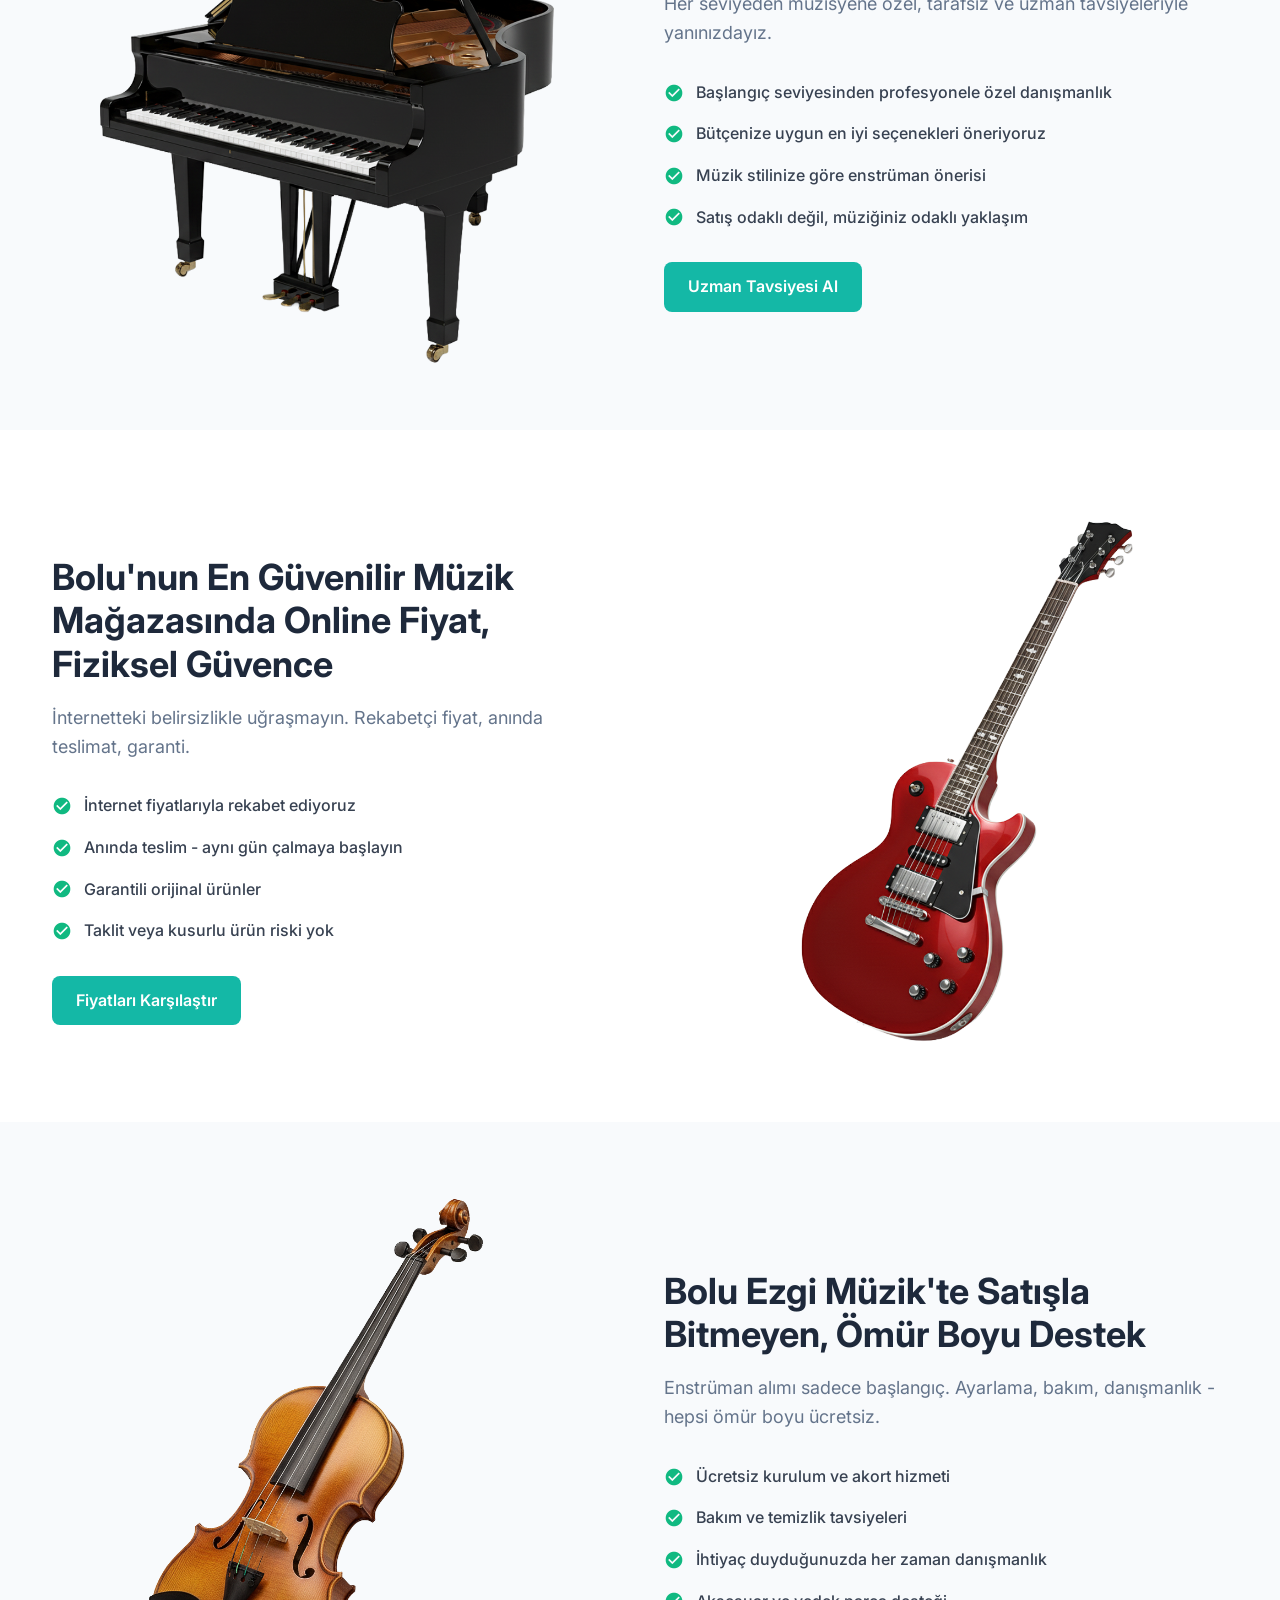
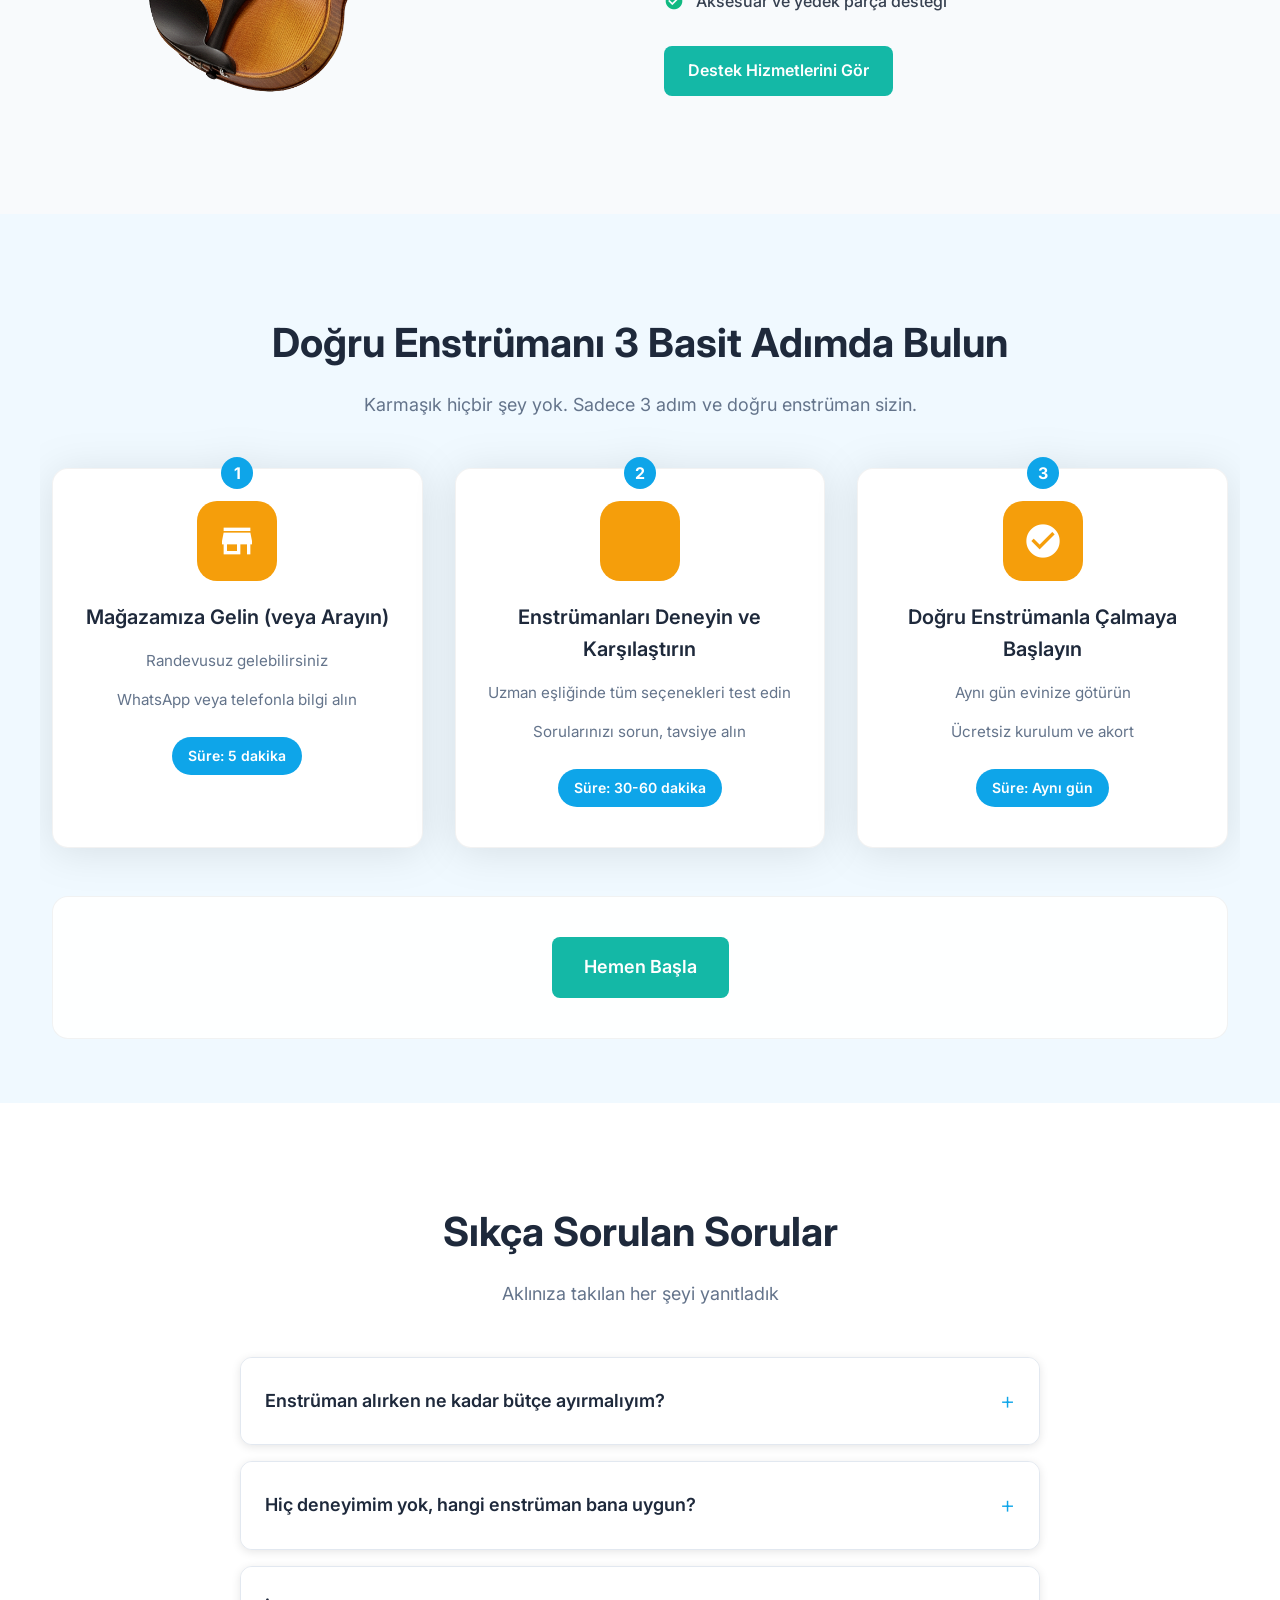
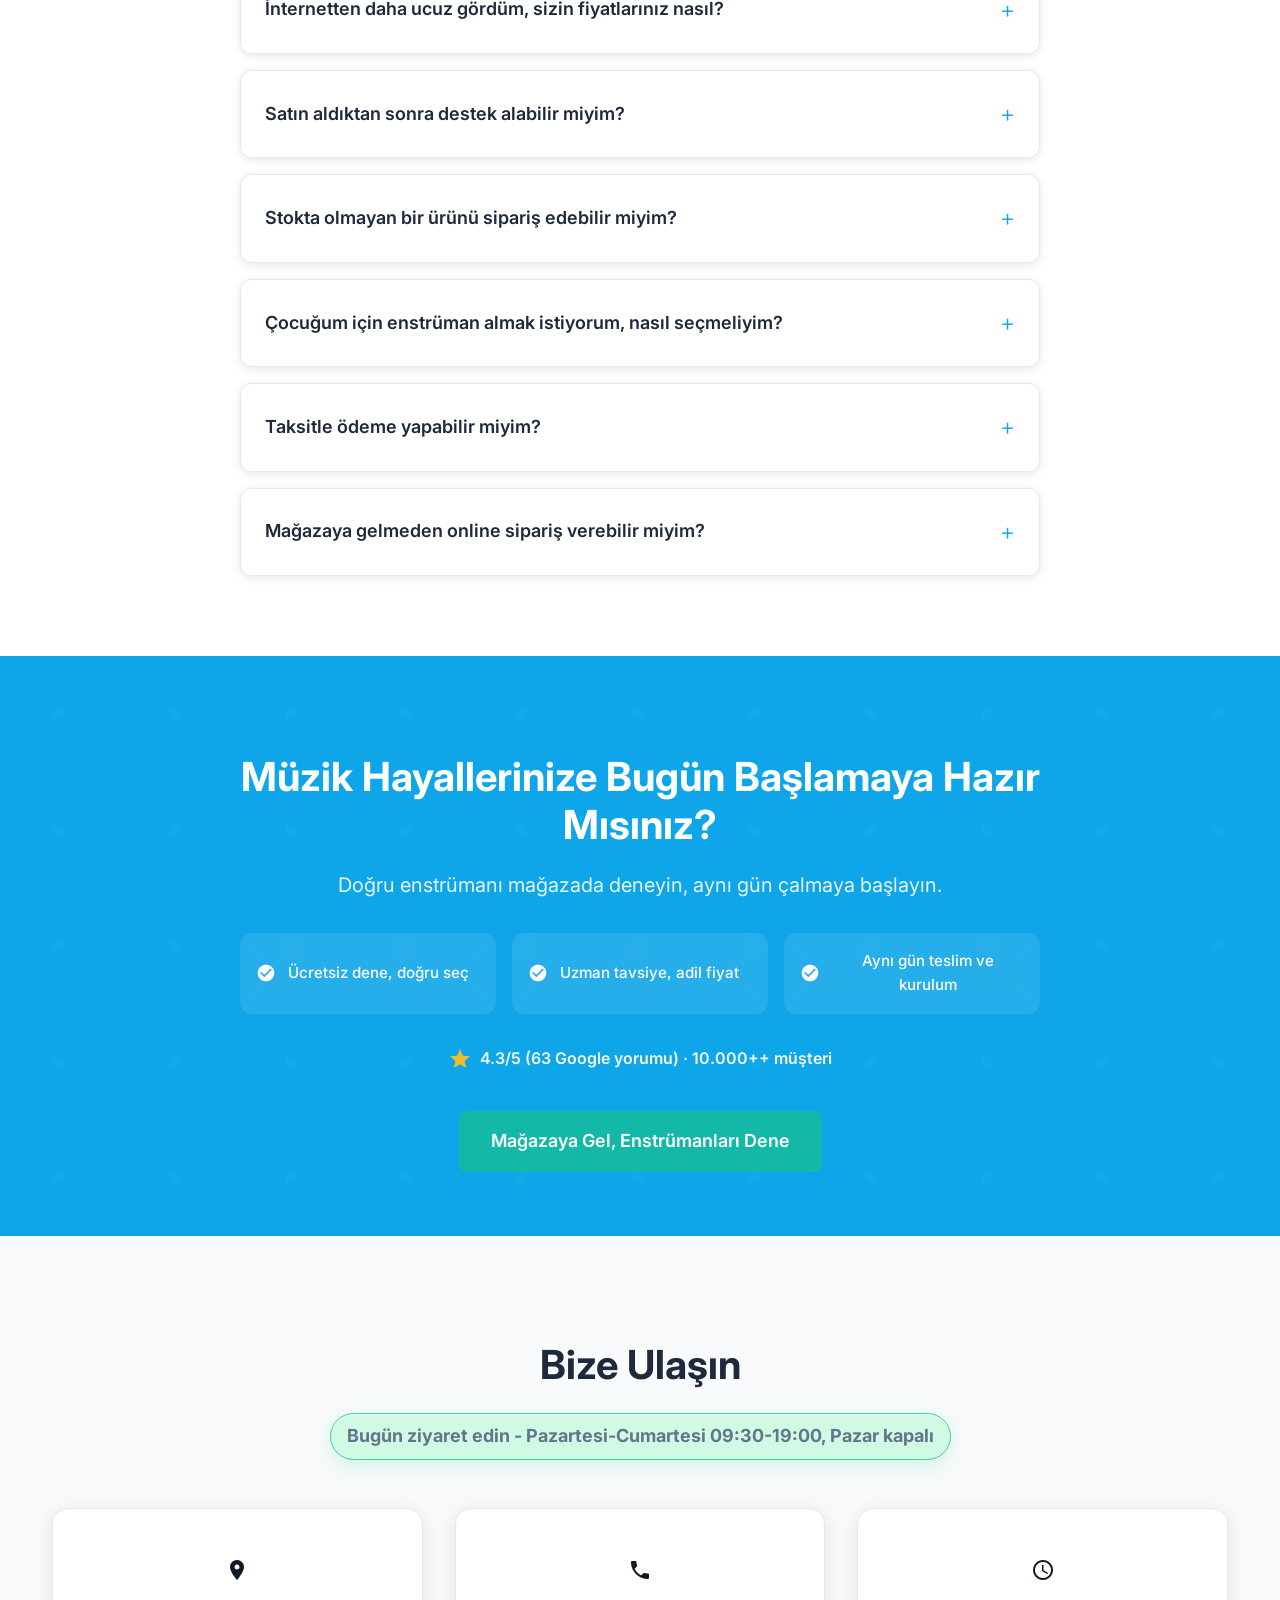
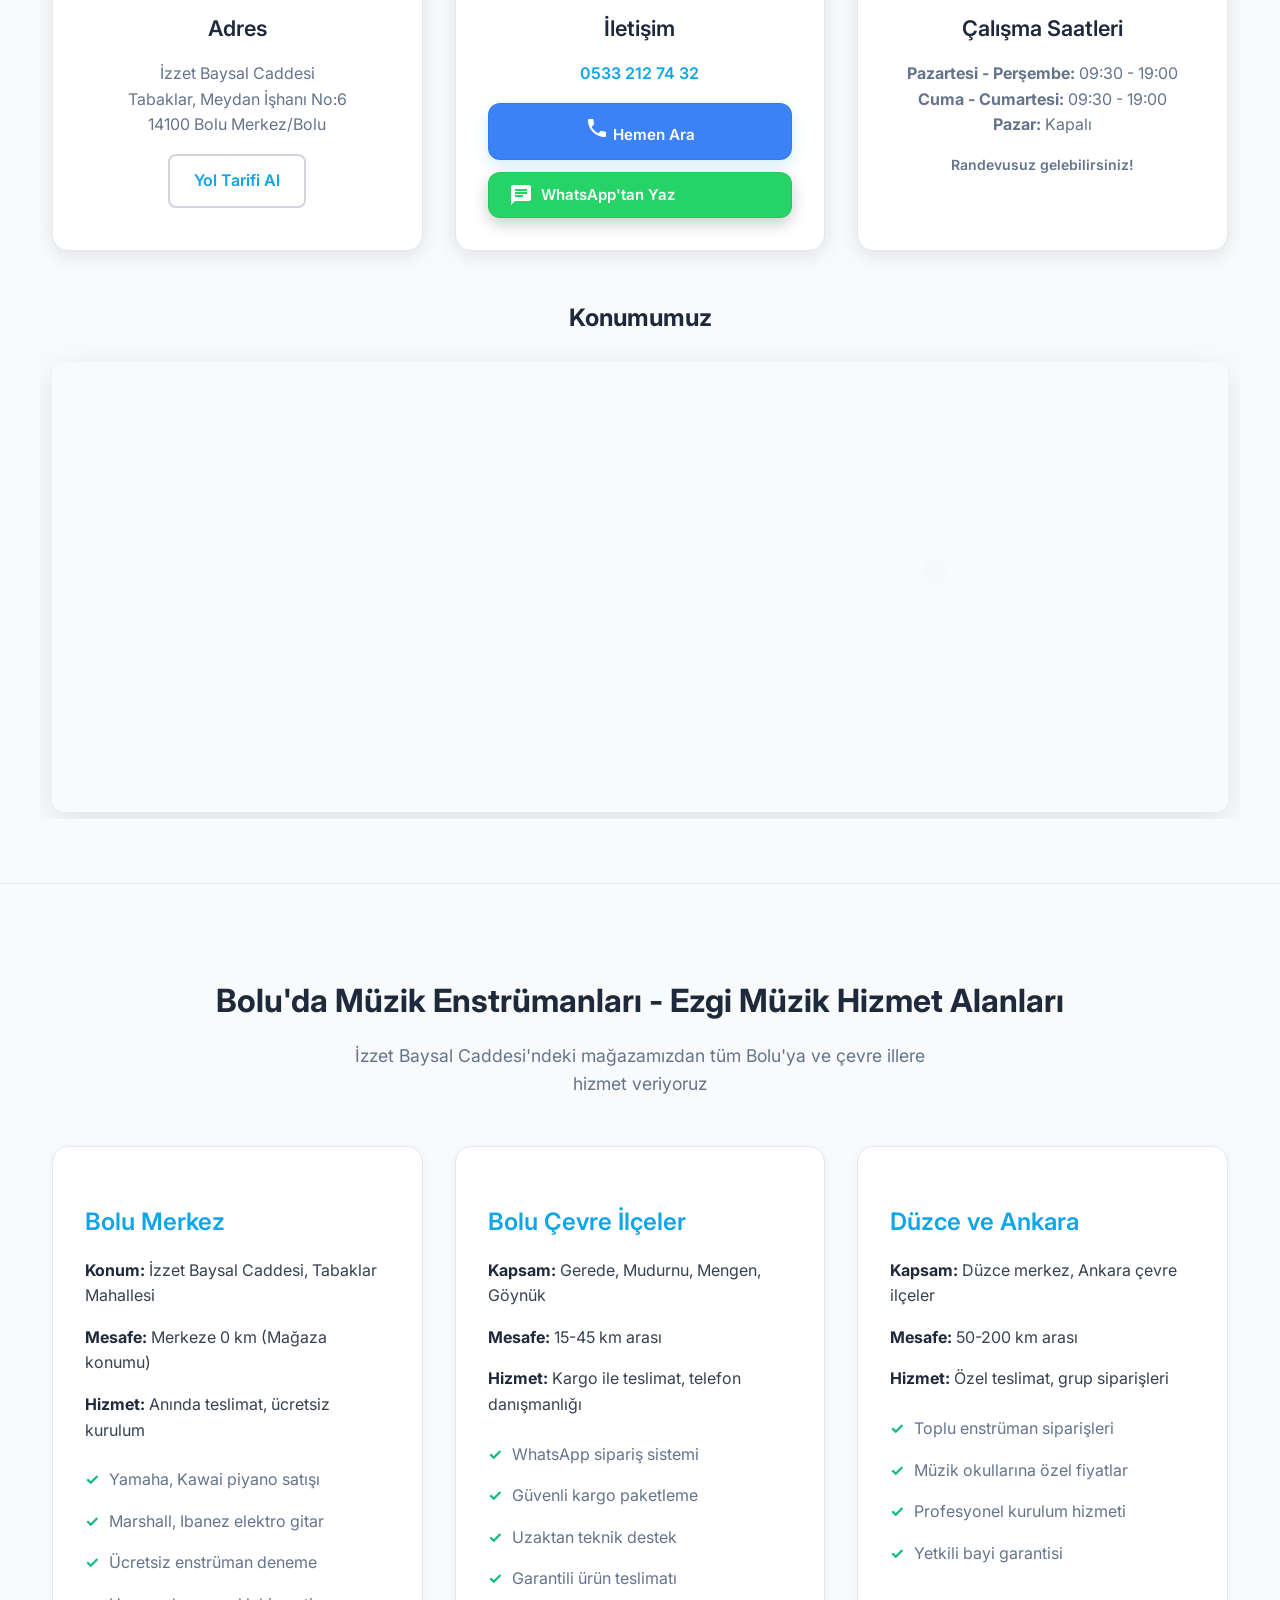
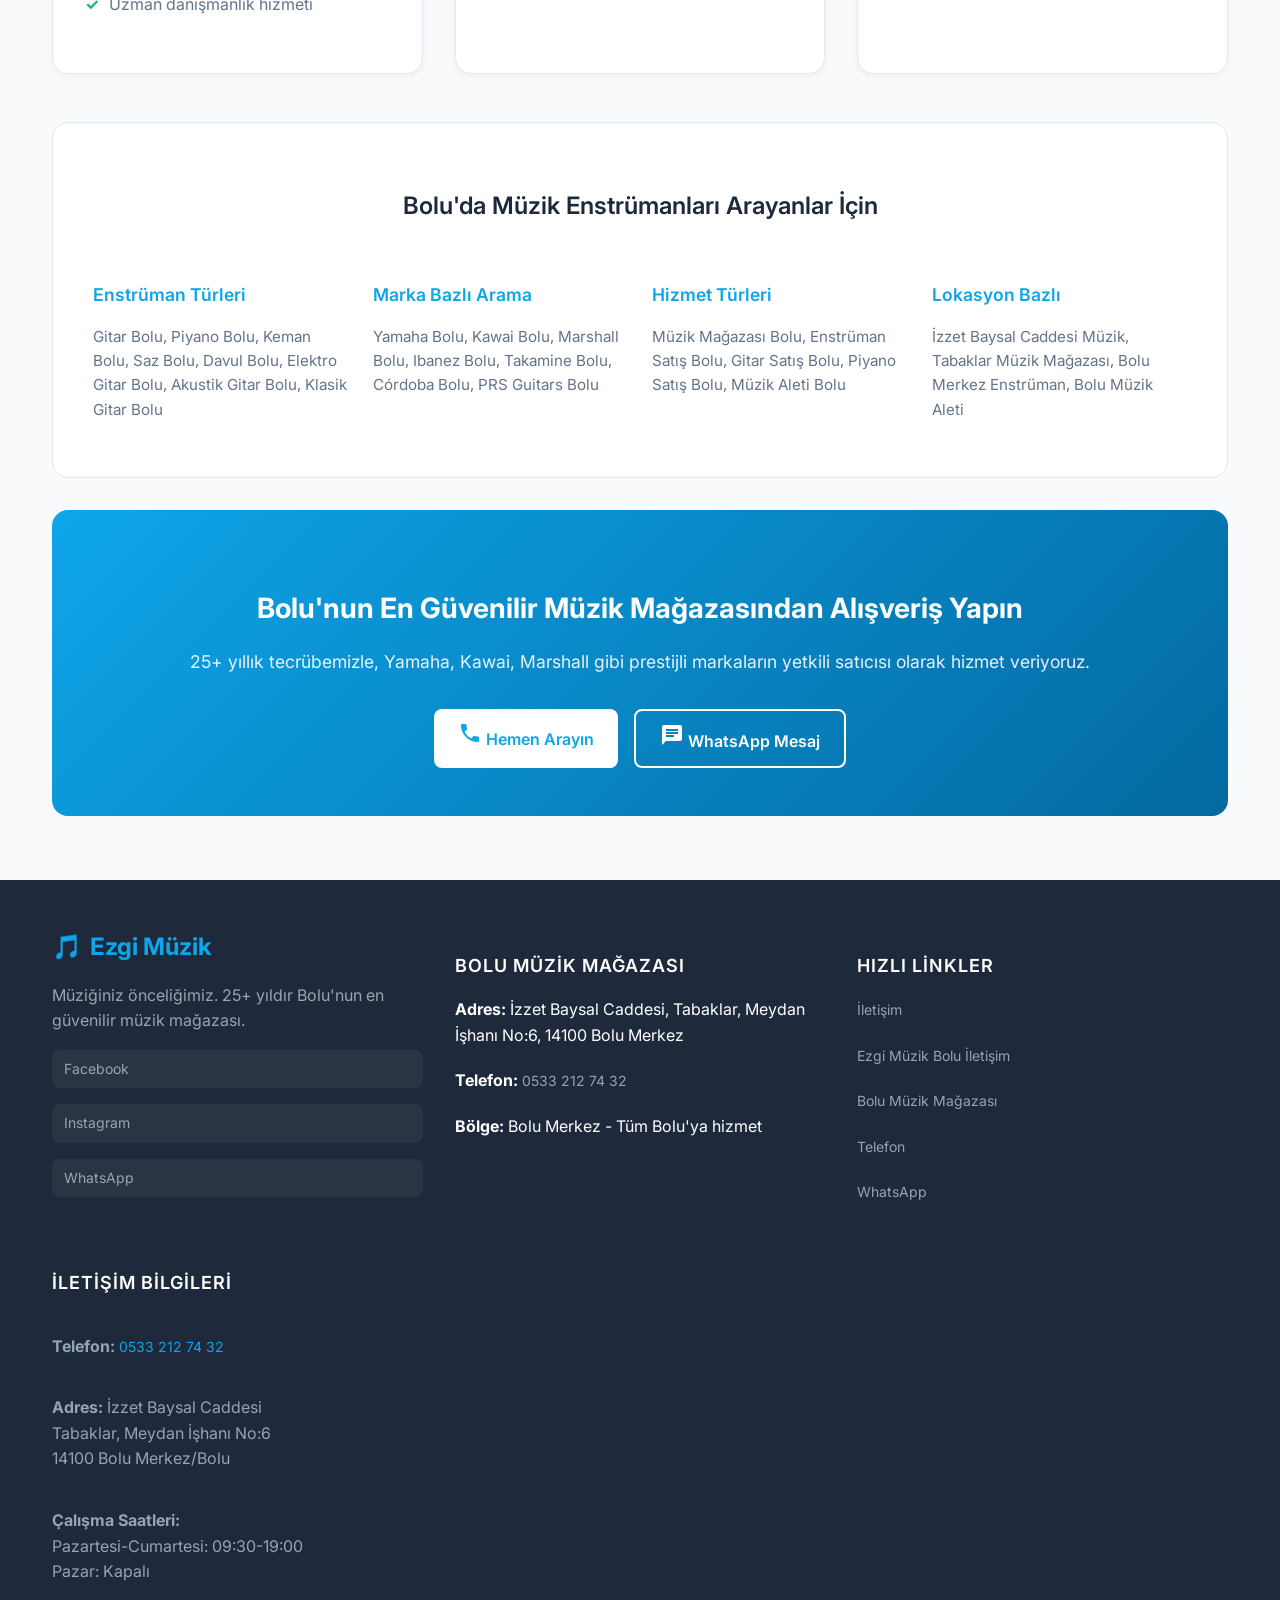
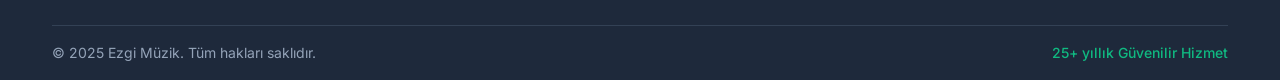
==== commit 03e30072: "Use non-breaking spaces in H1 spans to prevent word popsorunma" ====
--- a/index.html
+++ b/index.html
@@ -466,7 +466,7 @@
                         <span class="eyebrow-text">Ezgi Müzik - 25+ Yıldır Bolu'nun En Güvenilir Müzik Mağazası</span>
                     </div>
                     
-                        <h1><span class="highlight-white">Ezgi Müzik'te</span><br><span class="highlight-orange">Doğru Enstrümanı</span><br><span class="highlight-green">Uygun Fiyata Satın Alın</span></h1>
+                        <h1><span class="highlight-white">Ezgi Müzik'te</span><br><span class="highlight-orange">Doğru&nbsp;Enstrümanı</span><br><span class="highlight-green">Uygun&nbsp;Fiyata&nbsp;Satın&nbsp;Alın</span></h1>
                     <p class="hero-subtitle">Yanlış enstrümana para harcamayı bırakın. Denemeden almaya son. Uzman yönlendirme, yerinde deneme ve ilk kurulum ile ayarları yapılan enstrumanınızla aynı gün müzik yapmaya başlayın.</p>
                        
                        <!-- Social Proof -->
--- a/styles.css
+++ b/styles.css
@@ -2610,6 +2610,13 @@
     max-width: 680px;
 }
 
+.hero-text h1 .highlight-white,
+.hero-text h1 .highlight-orange,
+.hero-text h1 .highlight-green {
+    white-space: nowrap;
+    display: inline-block;
+}
+
 .hero-text h1 .highlight-white {
     color: #ffffff;
     -webkit-text-fill-color: #ffffff;
@@ -5258,13 +5265,18 @@
         text-align: center;
         /* Better mobile spacing */
         padding: 0 4px;
-        word-wrap: break-word;
-        overflow-wrap: break-word;
+        word-wrap: normal;
+        overflow-wrap: normal;
         max-width: 100%;
     }
     
-    .hero-text h1 .no-break {
-        white-space: normal;
+    .hero-text h1 .highlight-white,
+    .hero-text h1 .highlight-orange,
+    .hero-text h1 .highlight-green {
+        white-space: nowrap;
+        display: inline-block;
+        word-wrap: normal;
+        overflow-wrap: normal;
     }
     
     .hero-subtitle {
--- a/styles.css
+++ b/styles.css
@@ -2610,6 +2610,13 @@
     max-width: 680px;
 }
 
+.hero-text h1 .highlight-white,
+.hero-text h1 .highlight-orange,
+.hero-text h1 .highlight-green {
+    white-space: nowrap;
+    display: inline-block;
+}
+
 .hero-text h1 .highlight-white {
     color: #ffffff;
     -webkit-text-fill-color: #ffffff;
@@ -5258,13 +5265,18 @@
         text-align: center;
         /* Better mobile spacing */
         padding: 0 4px;
-        word-wrap: break-word;
-        overflow-wrap: break-word;
+        word-wrap: normal;
+        overflow-wrap: normal;
         max-width: 100%;
     }
     
-    .hero-text h1 .no-break {
-        white-space: normal;
+    .hero-text h1 .highlight-white,
+    .hero-text h1 .highlight-orange,
+    .hero-text h1 .highlight-green {
+        white-space: nowrap;
+        display: inline-block;
+        word-wrap: normal;
+        overflow-wrap: normal;
     }
     
     .hero-subtitle {
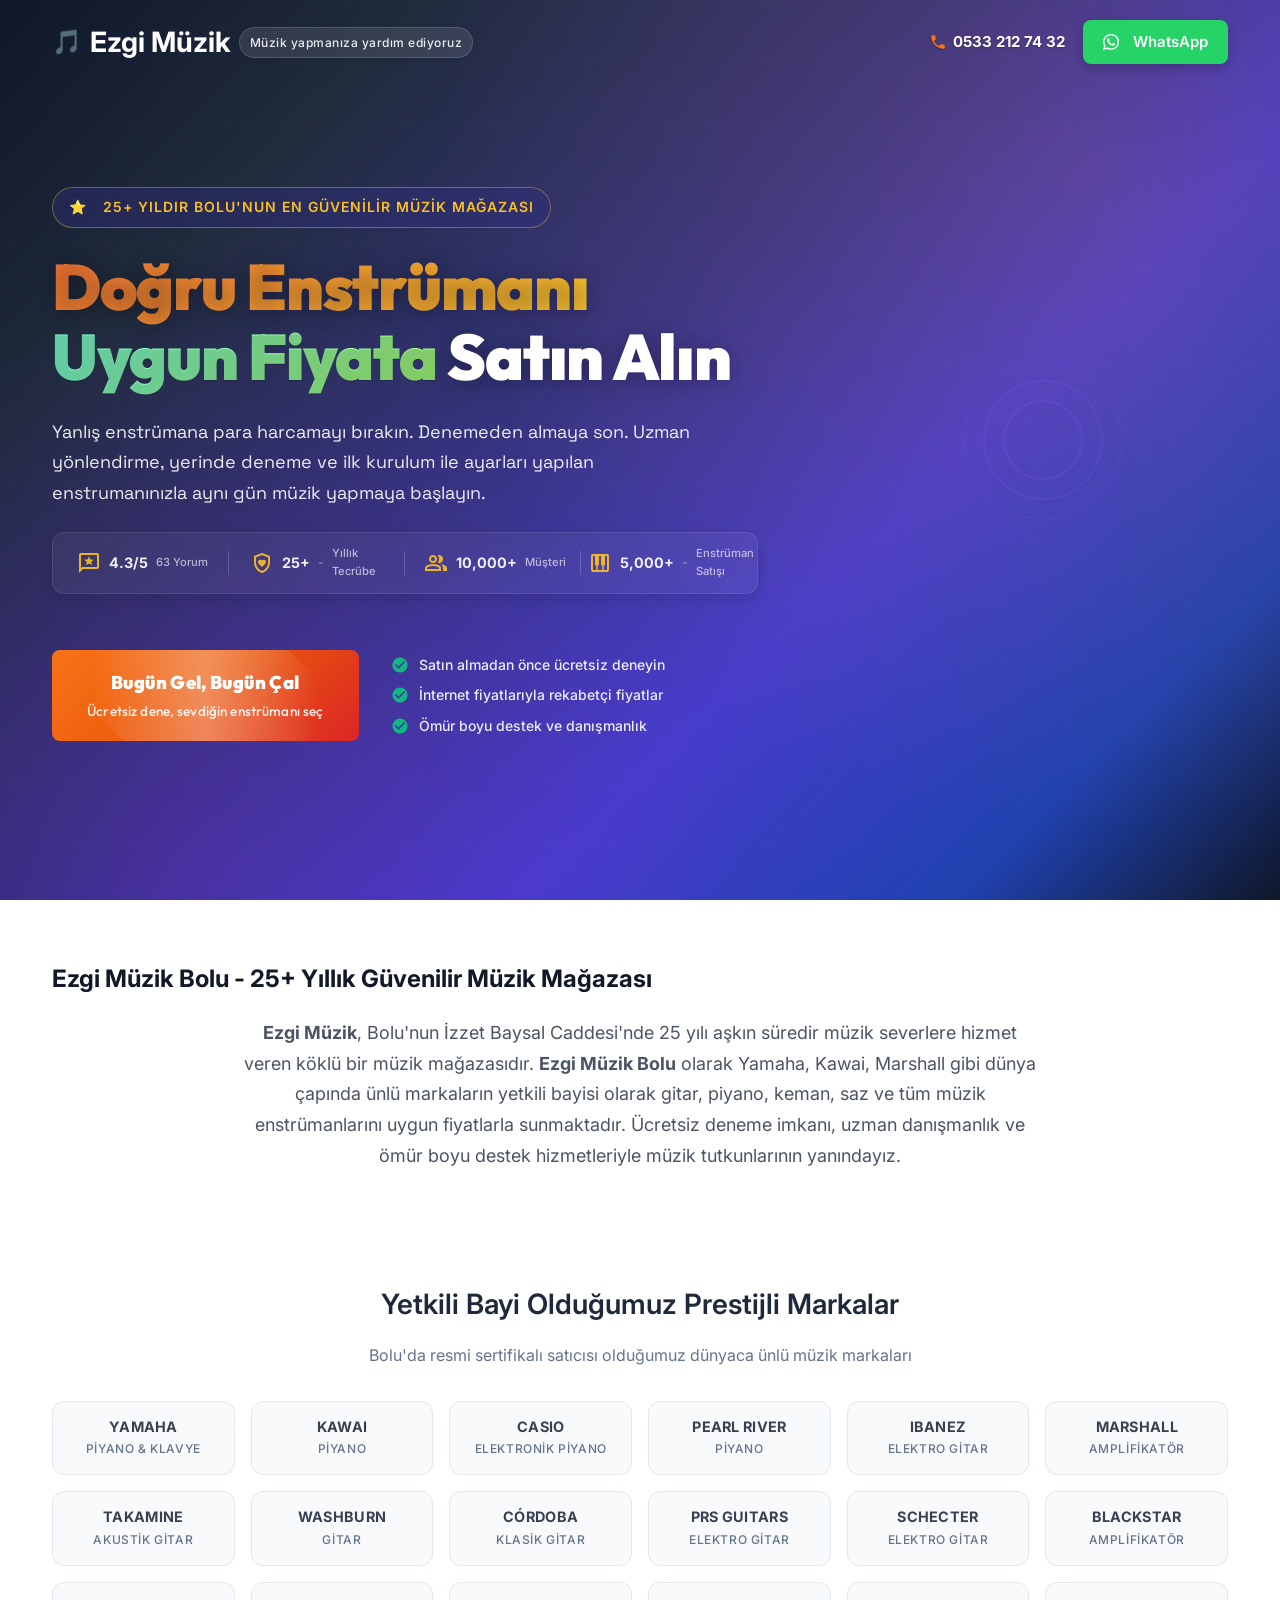
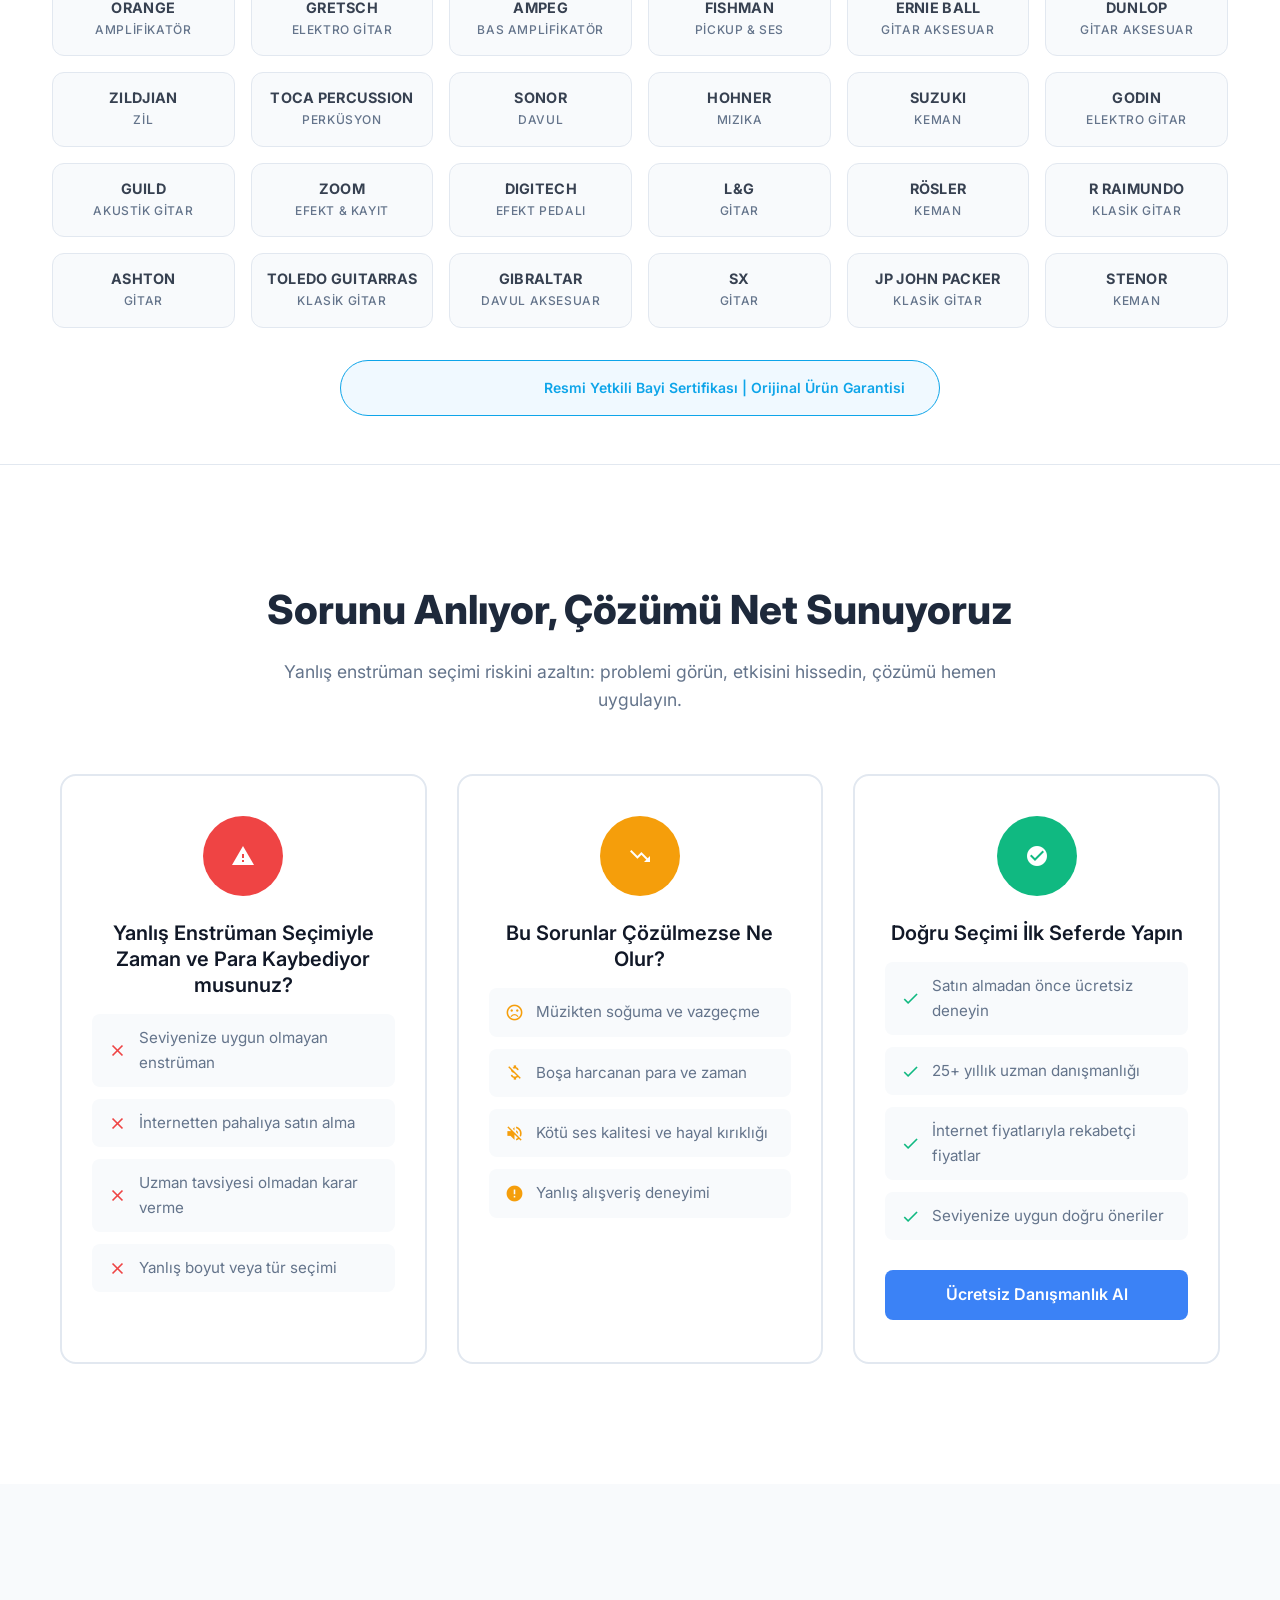
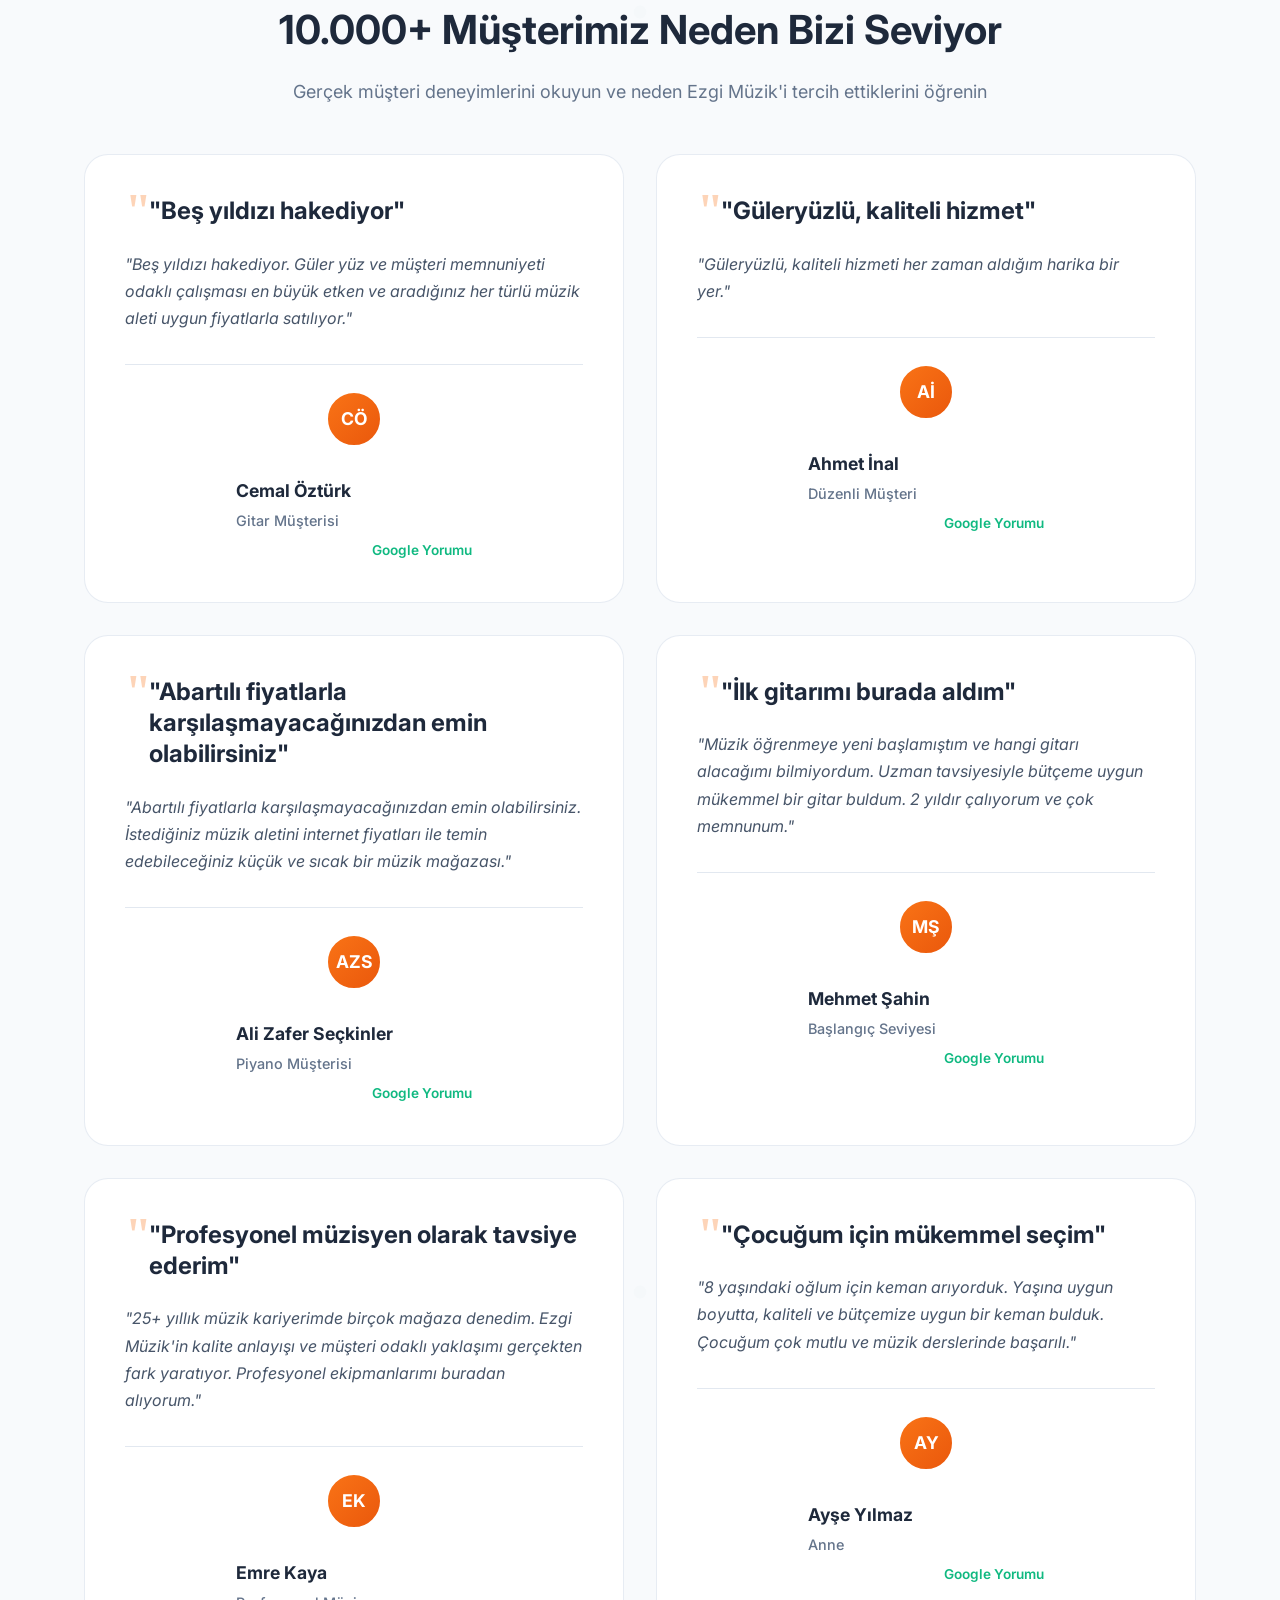
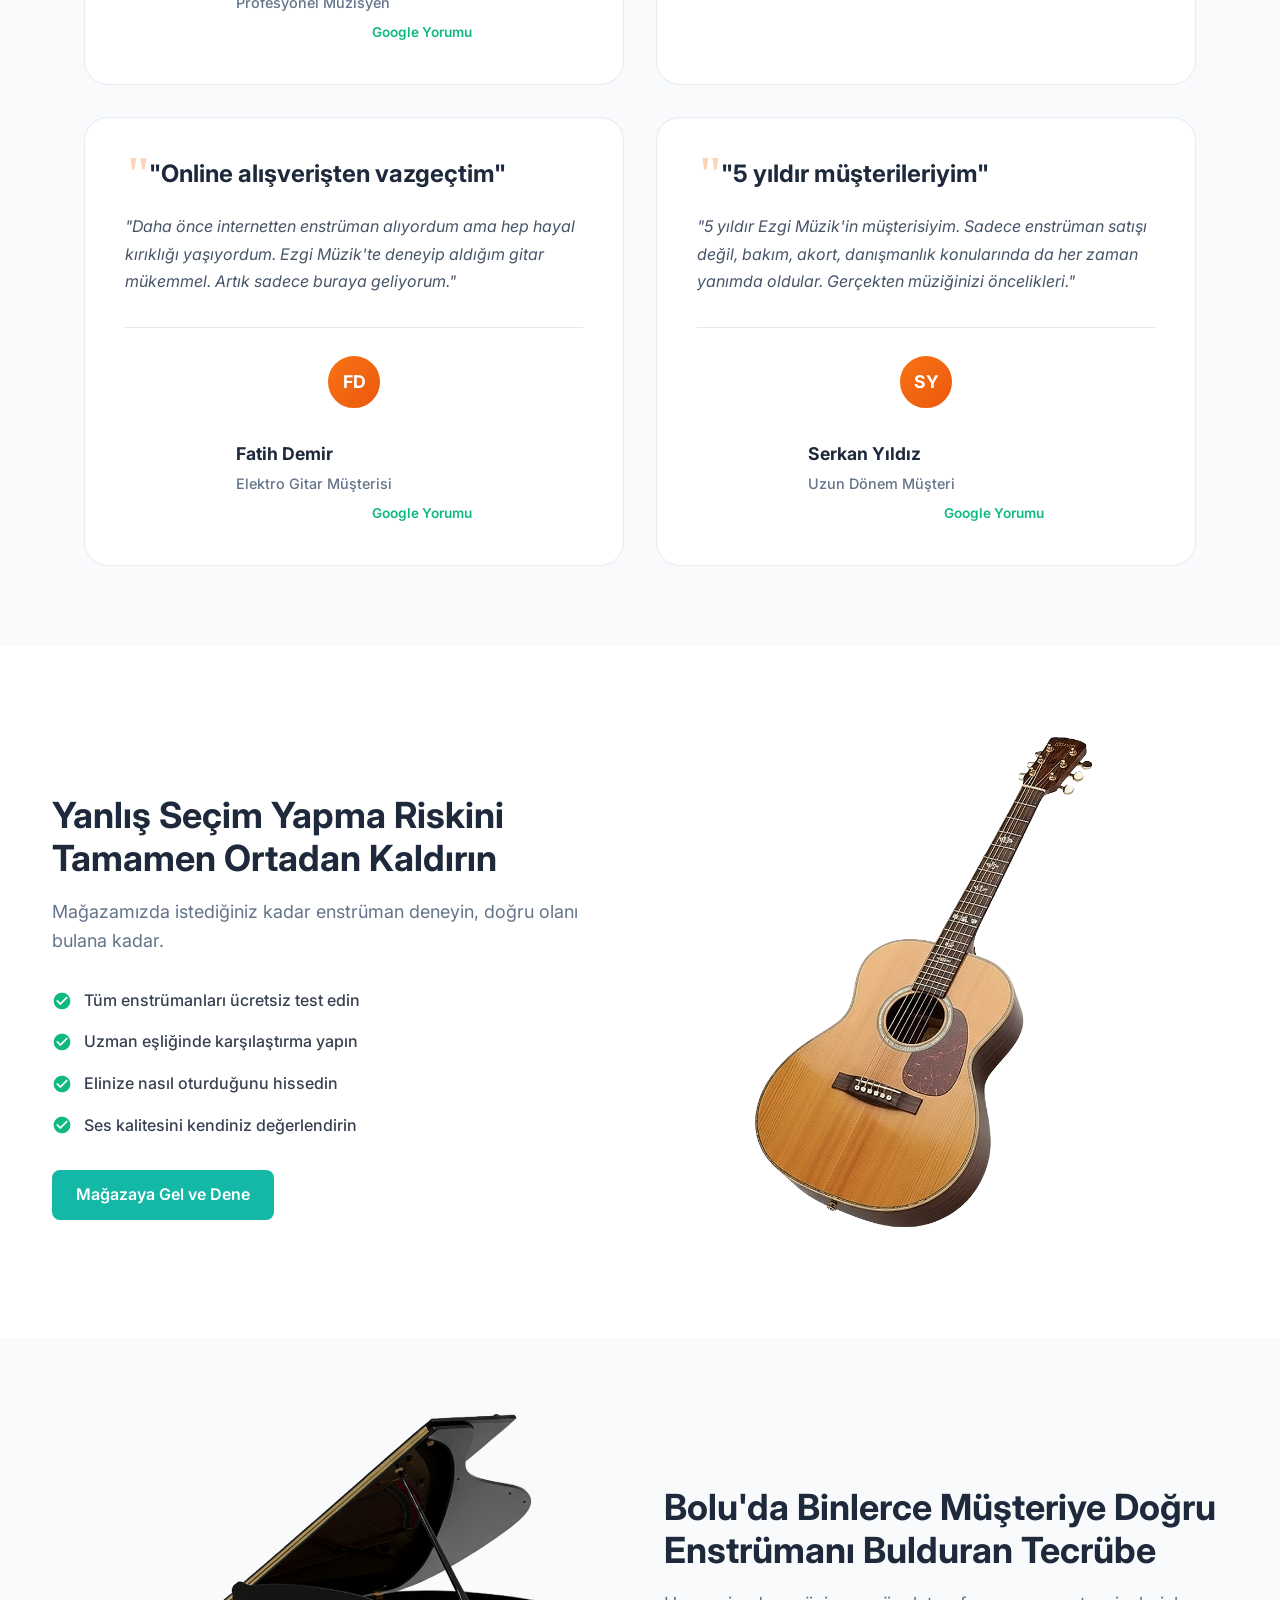
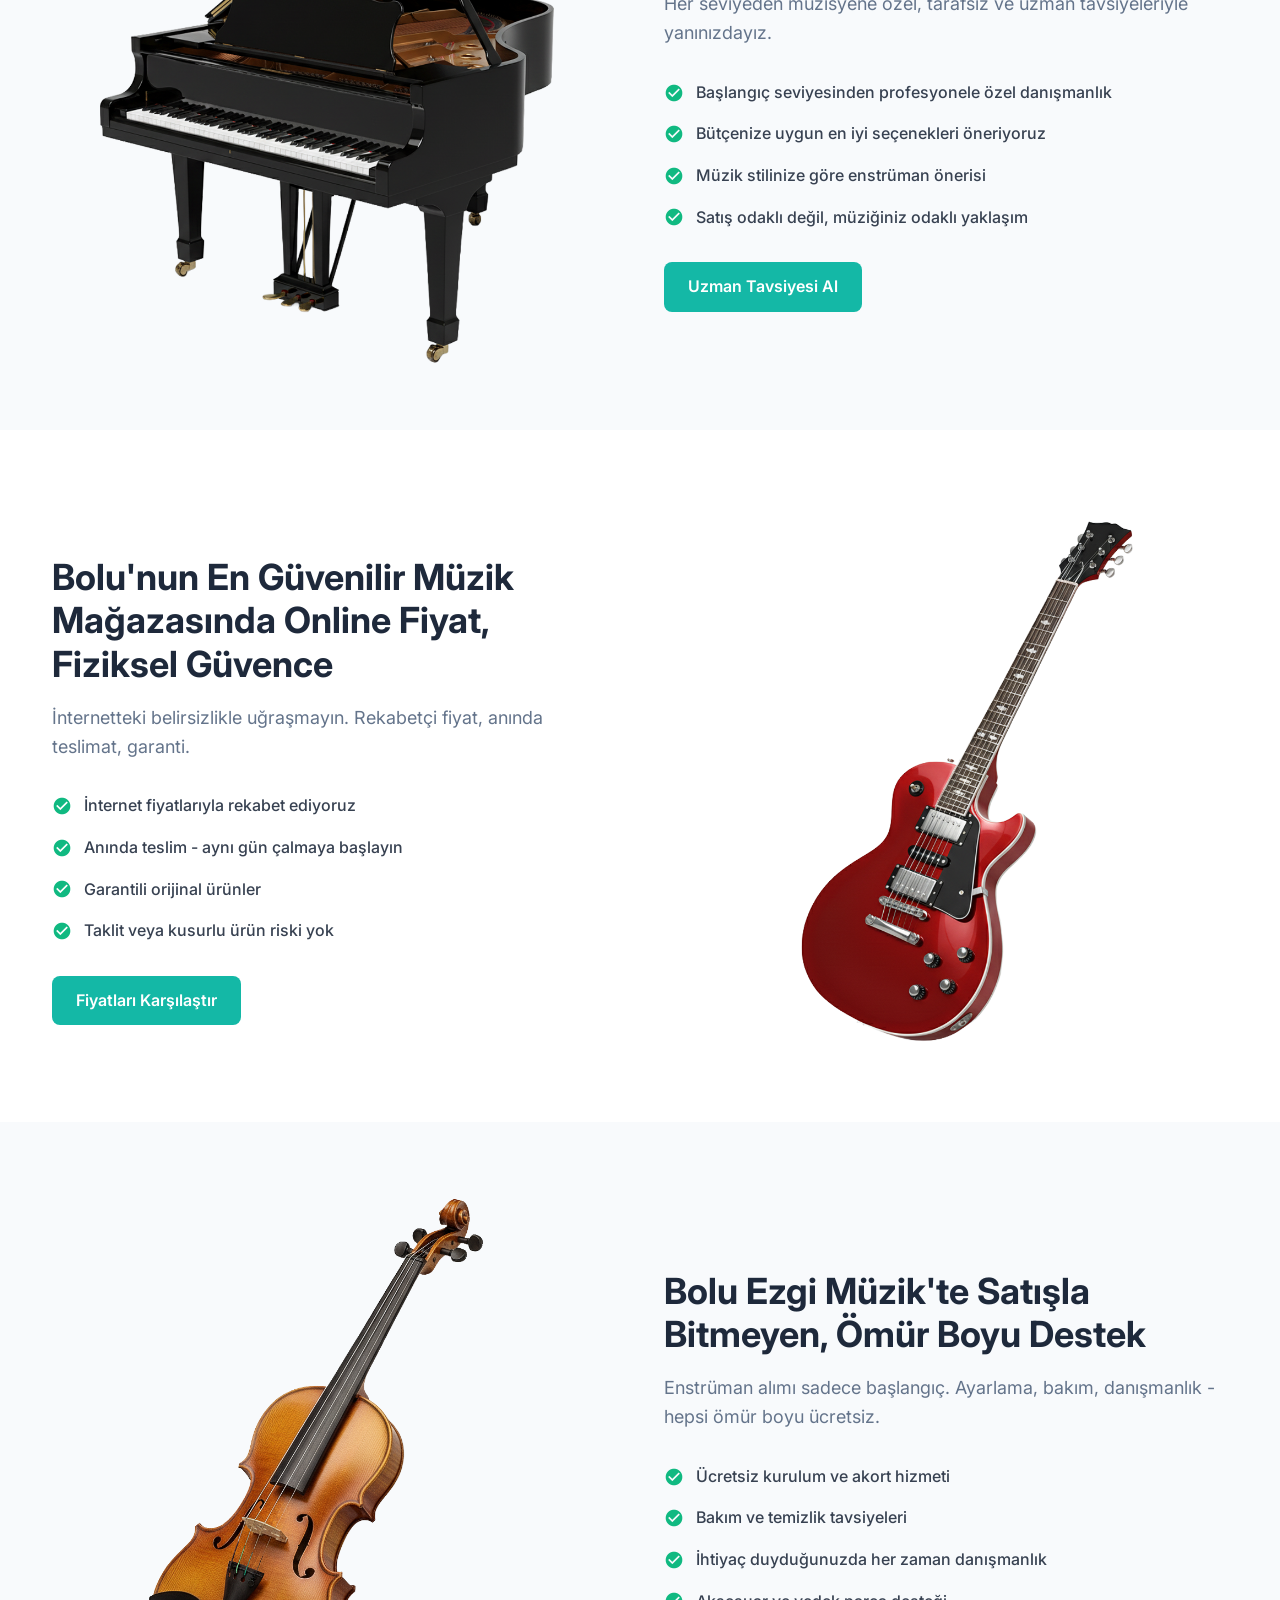
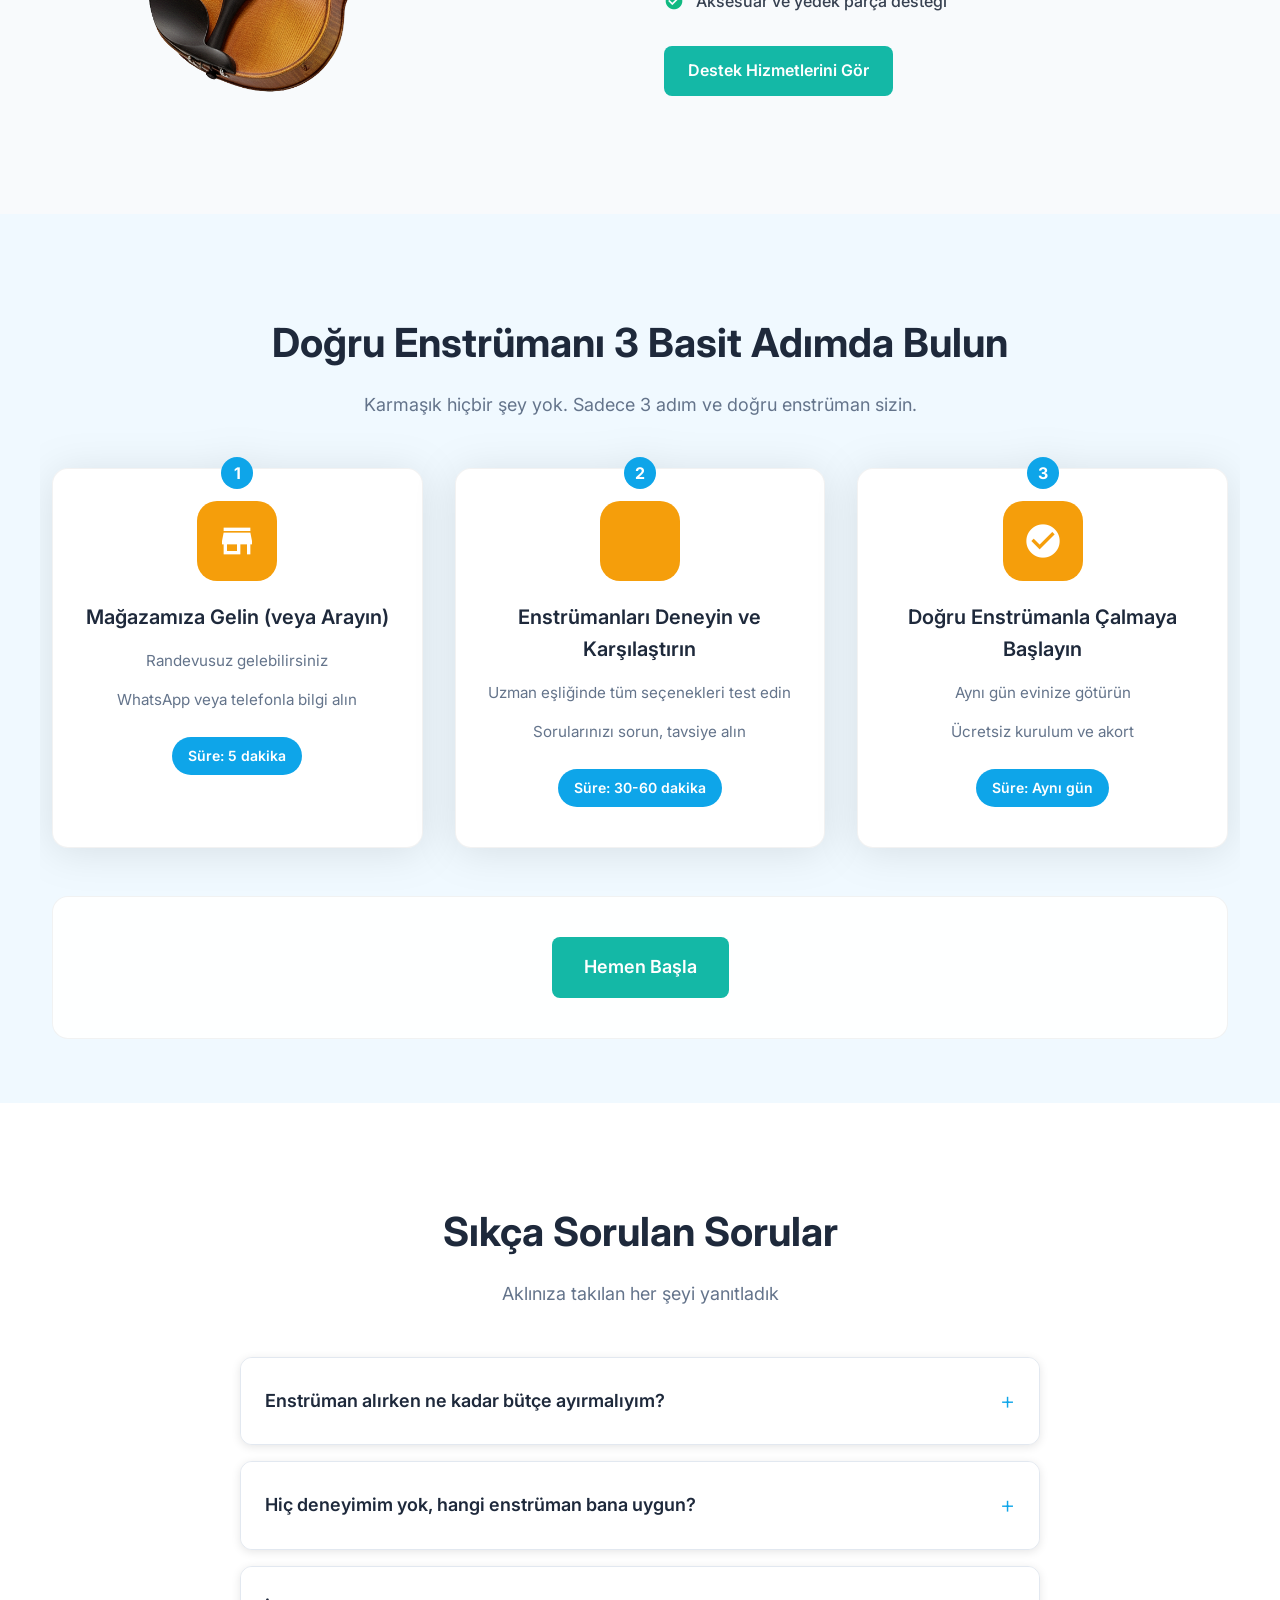
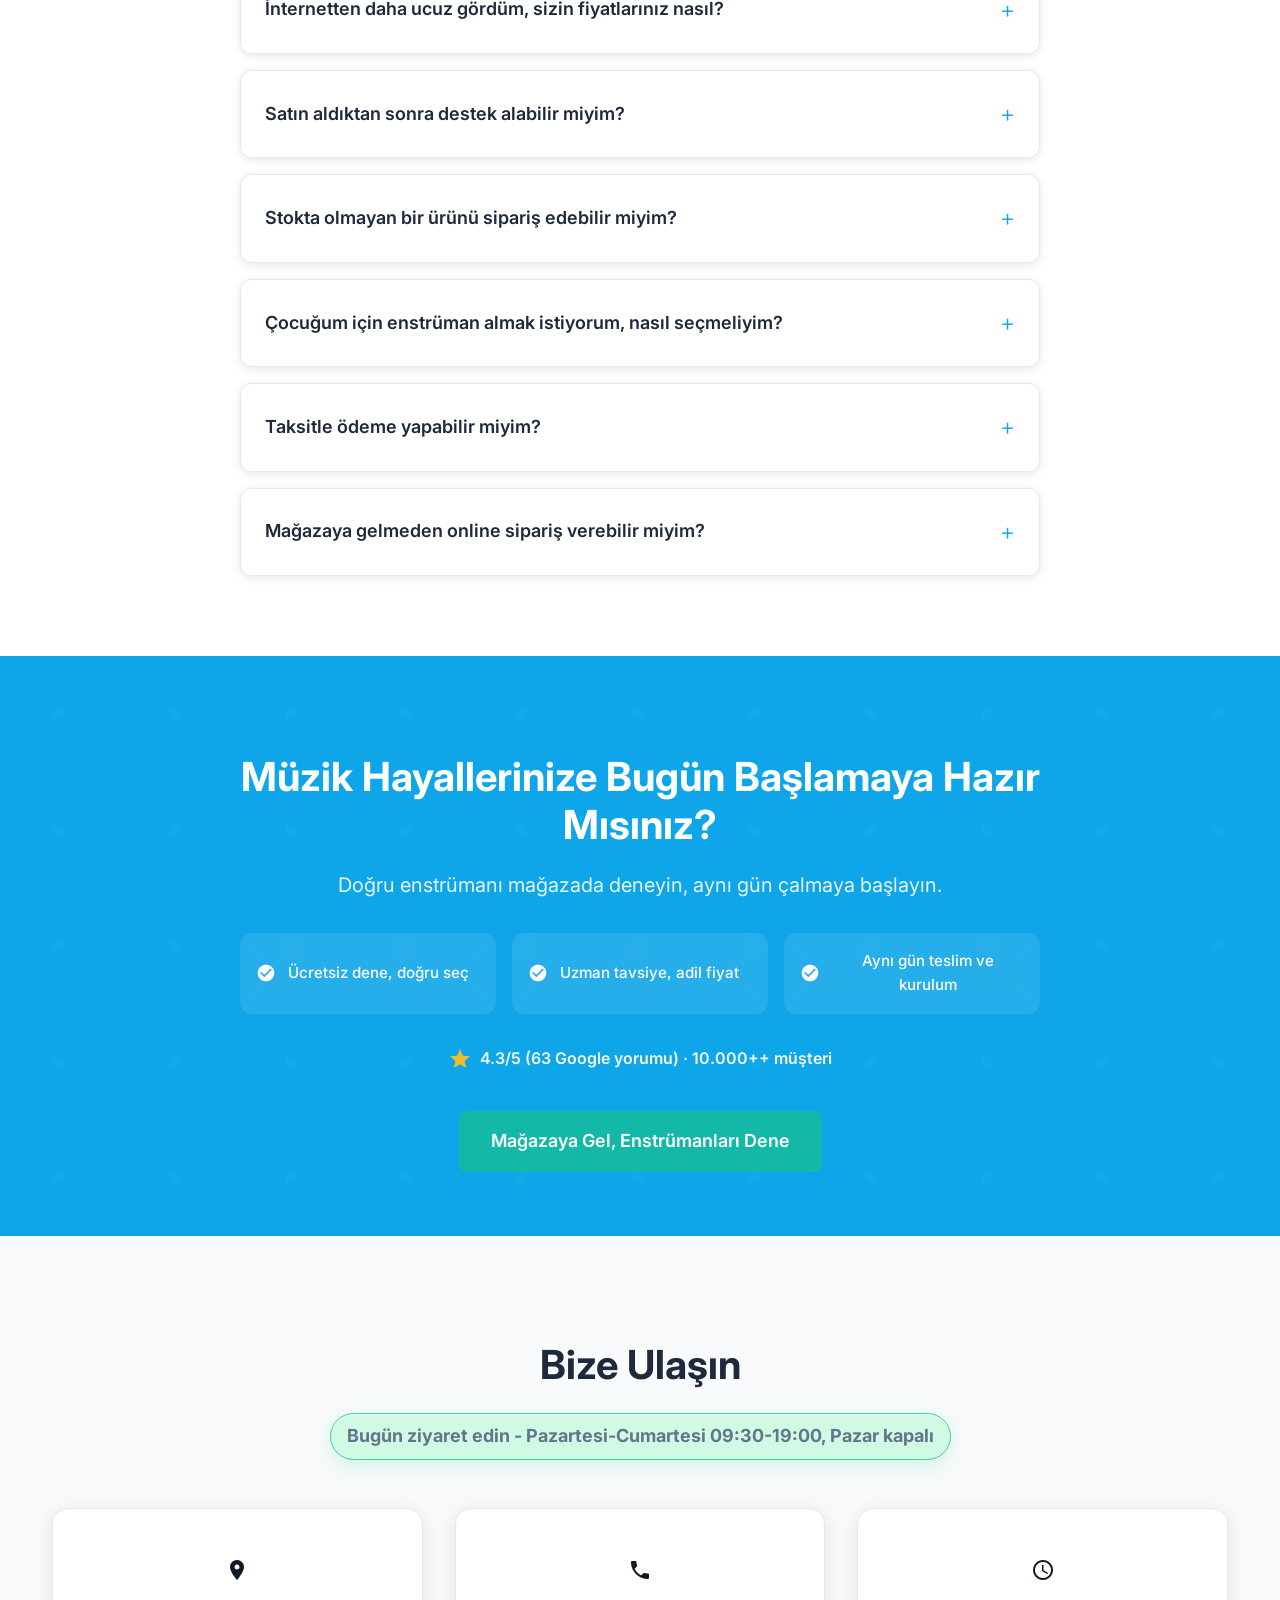
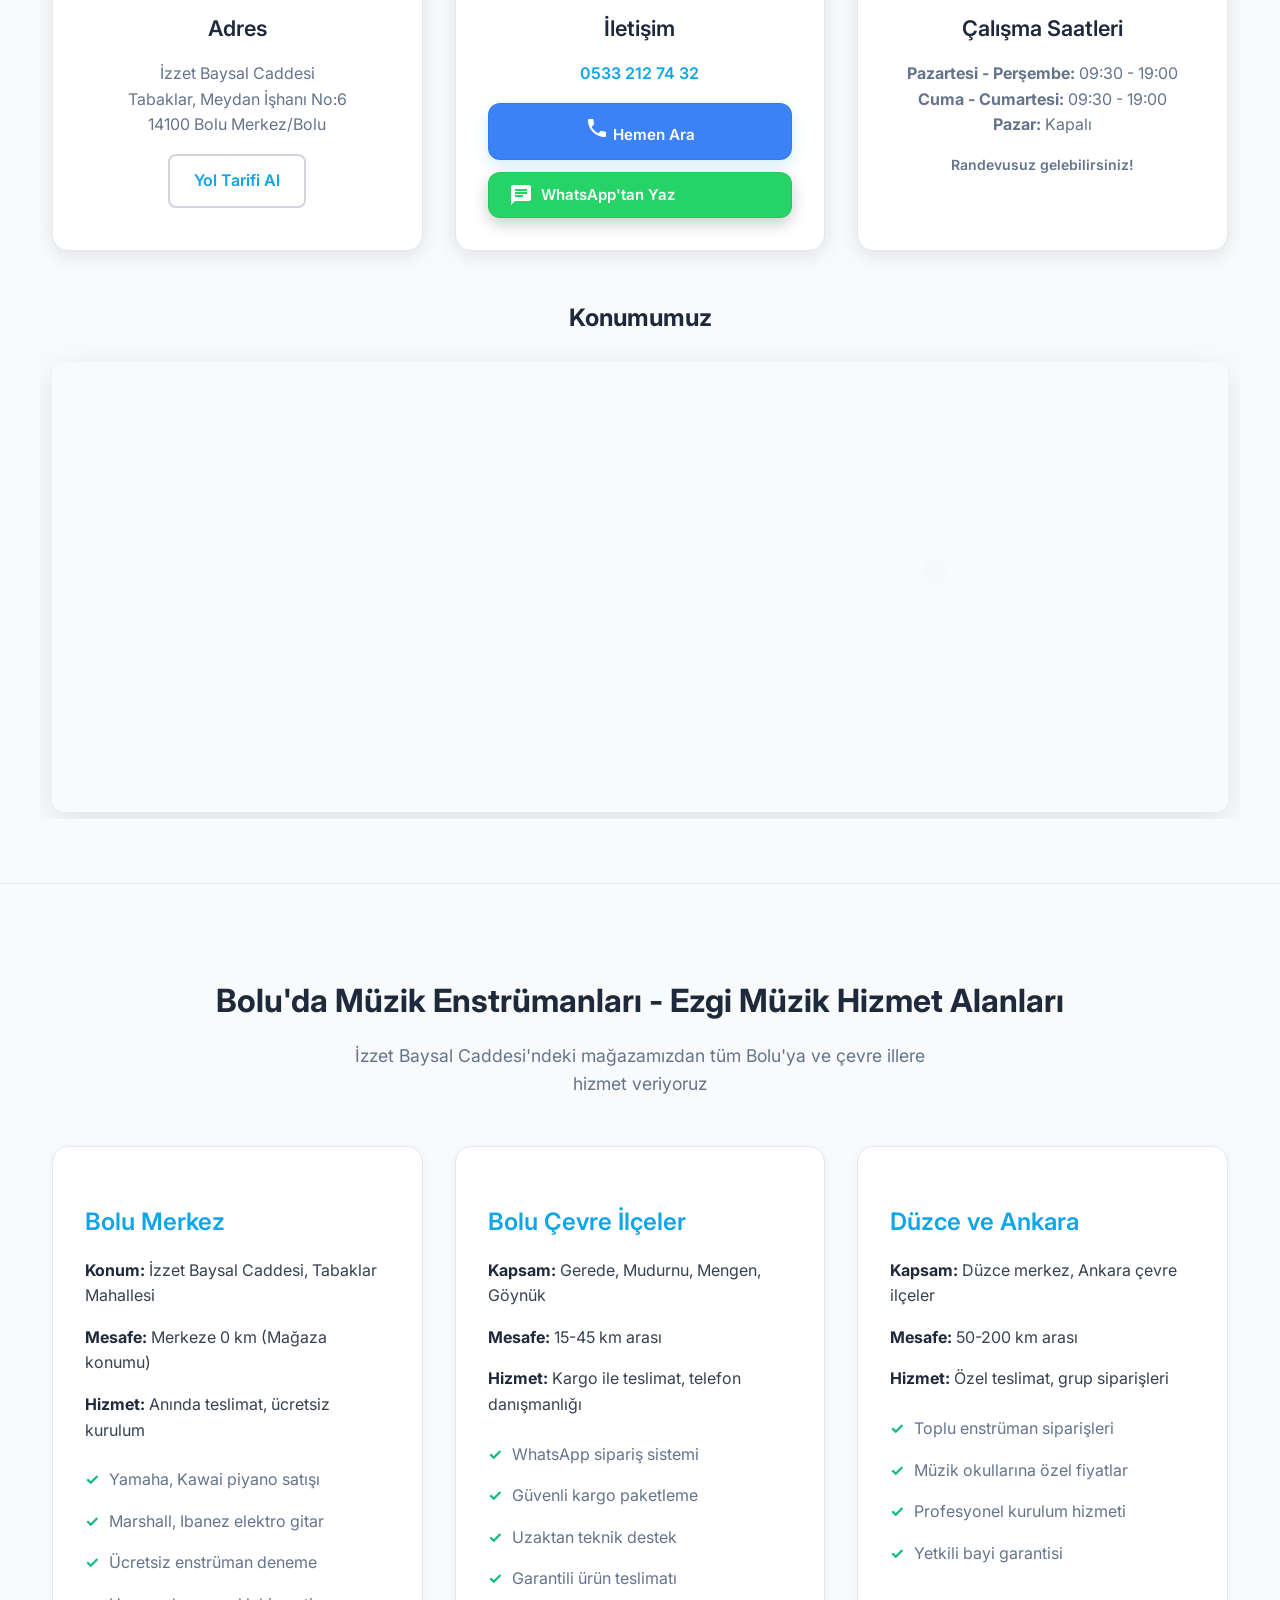
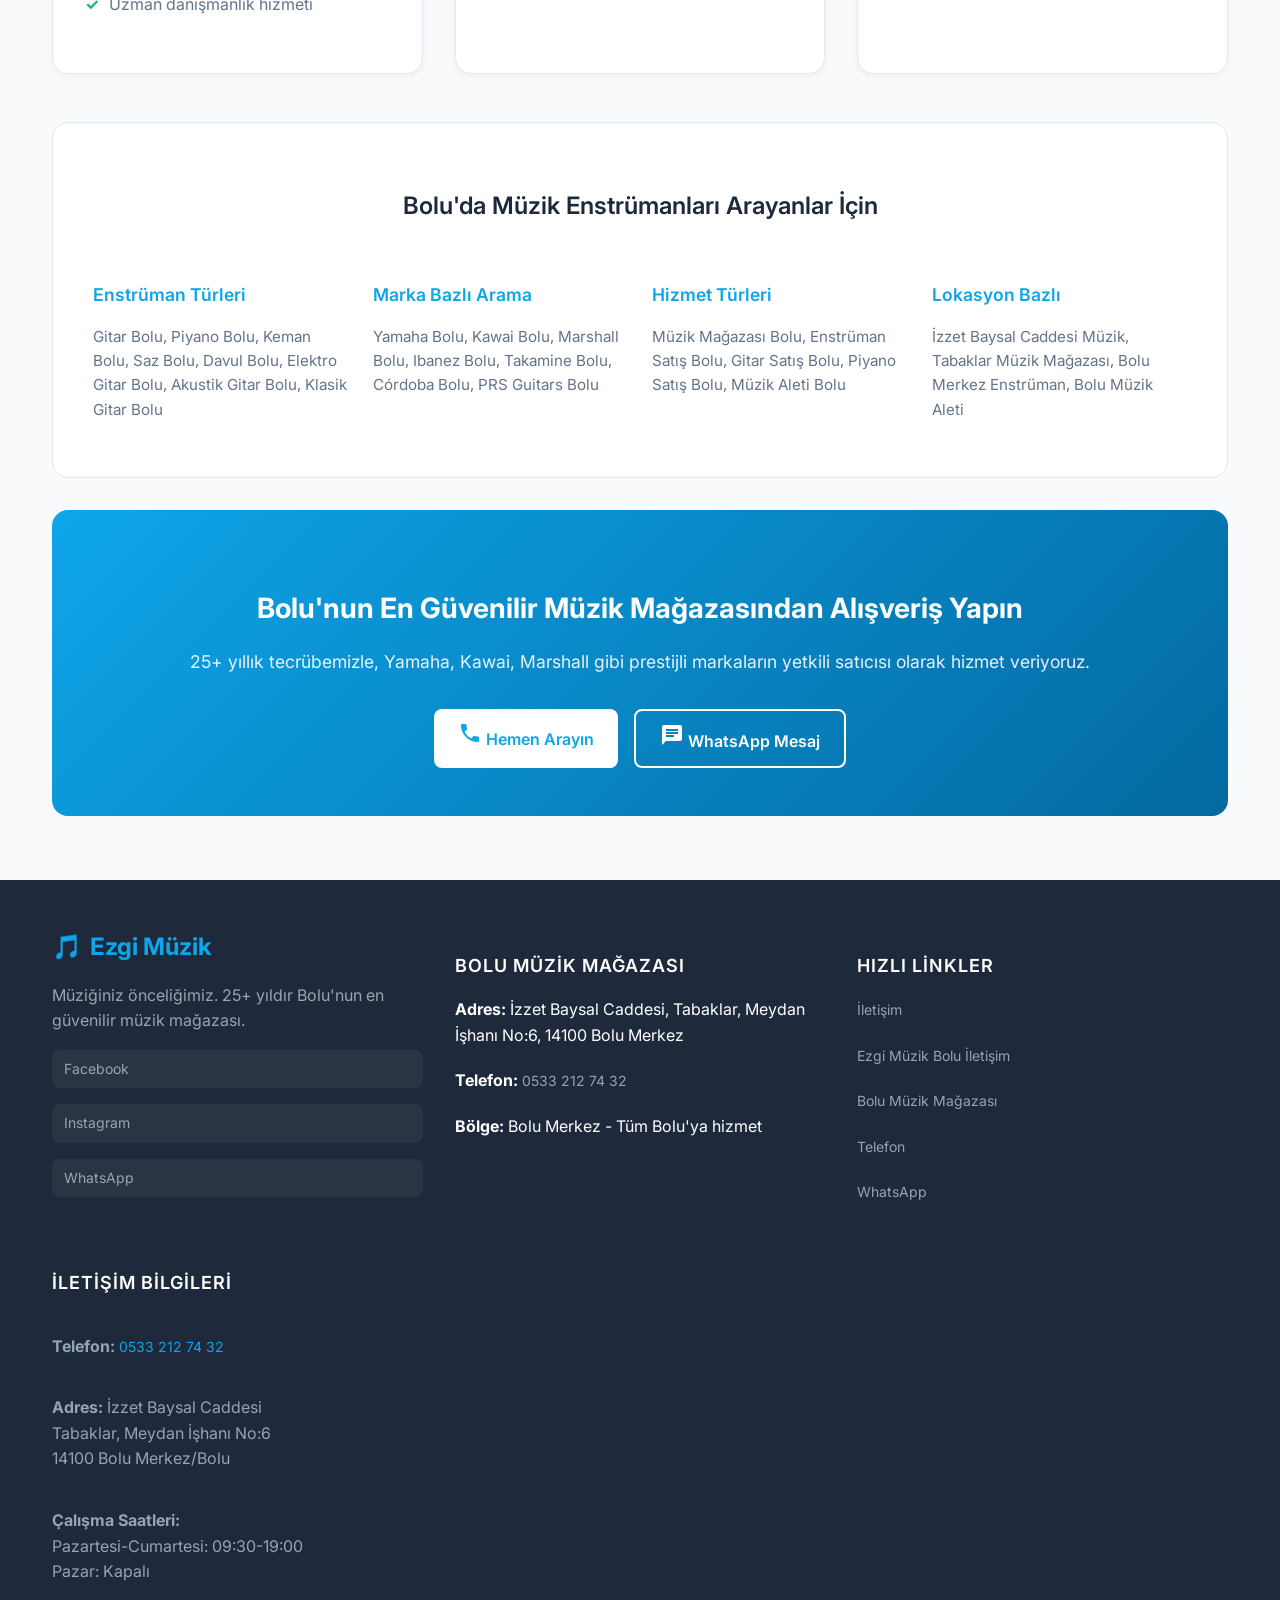
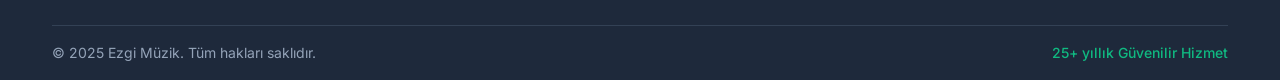
==== commit 98aff6a0: "Update hero section: simplify H1 and eyebrow text" ====
--- a/index.html
+++ b/index.html
@@ -463,10 +463,10 @@
             <div class="hero-content">
                 <div class="hero-text">
                     <div class="hero-top-section">
-                        <span class="eyebrow-text">Ezgi Müzik - 25+ Yıldır Bolu'nun En Güvenilir Müzik Mağazası</span>
+                        <span class="eyebrow-text">25+ Yıldır Bolu'nun En Güvenilir Müzik Mağazası</span>
                     </div>
                     
-                        <h1><span class="highlight-white">Ezgi Müzik'te</span><br><span class="highlight-orange">Doğru&nbsp;Enstrümanı</span><br><span class="highlight-green">Uygun&nbsp;Fiyata&nbsp;Satın&nbsp;Alın</span></h1>
+                        <h1><span class="highlight-orange">Doğru Enstrümanı</span> <span class="highlight-green">Uygun Fiyata</span> Satın Alın</h1>
                     <p class="hero-subtitle">Yanlış enstrümana para harcamayı bırakın. Denemeden almaya son. Uzman yönlendirme, yerinde deneme ve ilk kurulum ile ayarları yapılan enstrumanınızla aynı gün müzik yapmaya başlayın.</p>
                        
                        <!-- Social Proof -->
--- a/styles.css
+++ b/styles.css
@@ -2610,20 +2610,6 @@
     max-width: 680px;
 }
 
-.hero-text h1 .highlight-white,
-.hero-text h1 .highlight-orange,
-.hero-text h1 .highlight-green {
-    white-space: nowrap;
-    display: inline-block;
-}
-
-.hero-text h1 .highlight-white {
-    color: #ffffff;
-    -webkit-text-fill-color: #ffffff;
-    background-clip: unset;
-    -webkit-background-clip: unset;
-}
-
 .hero-text h1 .highlight-orange {
     background: linear-gradient(315deg, #fdc830, #f37335);
     -webkit-background-clip: text;
@@ -5265,18 +5251,9 @@
         text-align: center;
         /* Better mobile spacing */
         padding: 0 4px;
-        word-wrap: normal;
-        overflow-wrap: normal;
+        word-wrap: break-word;
+        overflow-wrap: break-word;
         max-width: 100%;
-    }
-    
-    .hero-text h1 .highlight-white,
-    .hero-text h1 .highlight-orange,
-    .hero-text h1 .highlight-green {
-        white-space: nowrap;
-        display: inline-block;
-        word-wrap: normal;
-        overflow-wrap: normal;
     }
     
     .hero-subtitle {
--- a/styles.css
+++ b/styles.css
@@ -2610,20 +2610,6 @@
     max-width: 680px;
 }
 
-.hero-text h1 .highlight-white,
-.hero-text h1 .highlight-orange,
-.hero-text h1 .highlight-green {
-    white-space: nowrap;
-    display: inline-block;
-}
-
-.hero-text h1 .highlight-white {
-    color: #ffffff;
-    -webkit-text-fill-color: #ffffff;
-    background-clip: unset;
-    -webkit-background-clip: unset;
-}
-
 .hero-text h1 .highlight-orange {
     background: linear-gradient(315deg, #fdc830, #f37335);
     -webkit-background-clip: text;
@@ -5265,18 +5251,9 @@
         text-align: center;
         /* Better mobile spacing */
         padding: 0 4px;
-        word-wrap: normal;
-        overflow-wrap: normal;
+        word-wrap: break-word;
+        overflow-wrap: break-word;
         max-width: 100%;
-    }
-    
-    .hero-text h1 .highlight-white,
-    .hero-text h1 .highlight-orange,
-    .hero-text h1 .highlight-green {
-        white-space: nowrap;
-        display: inline-block;
-        word-wrap: normal;
-        overflow-wrap: normal;
     }
     
     .hero-subtitle {
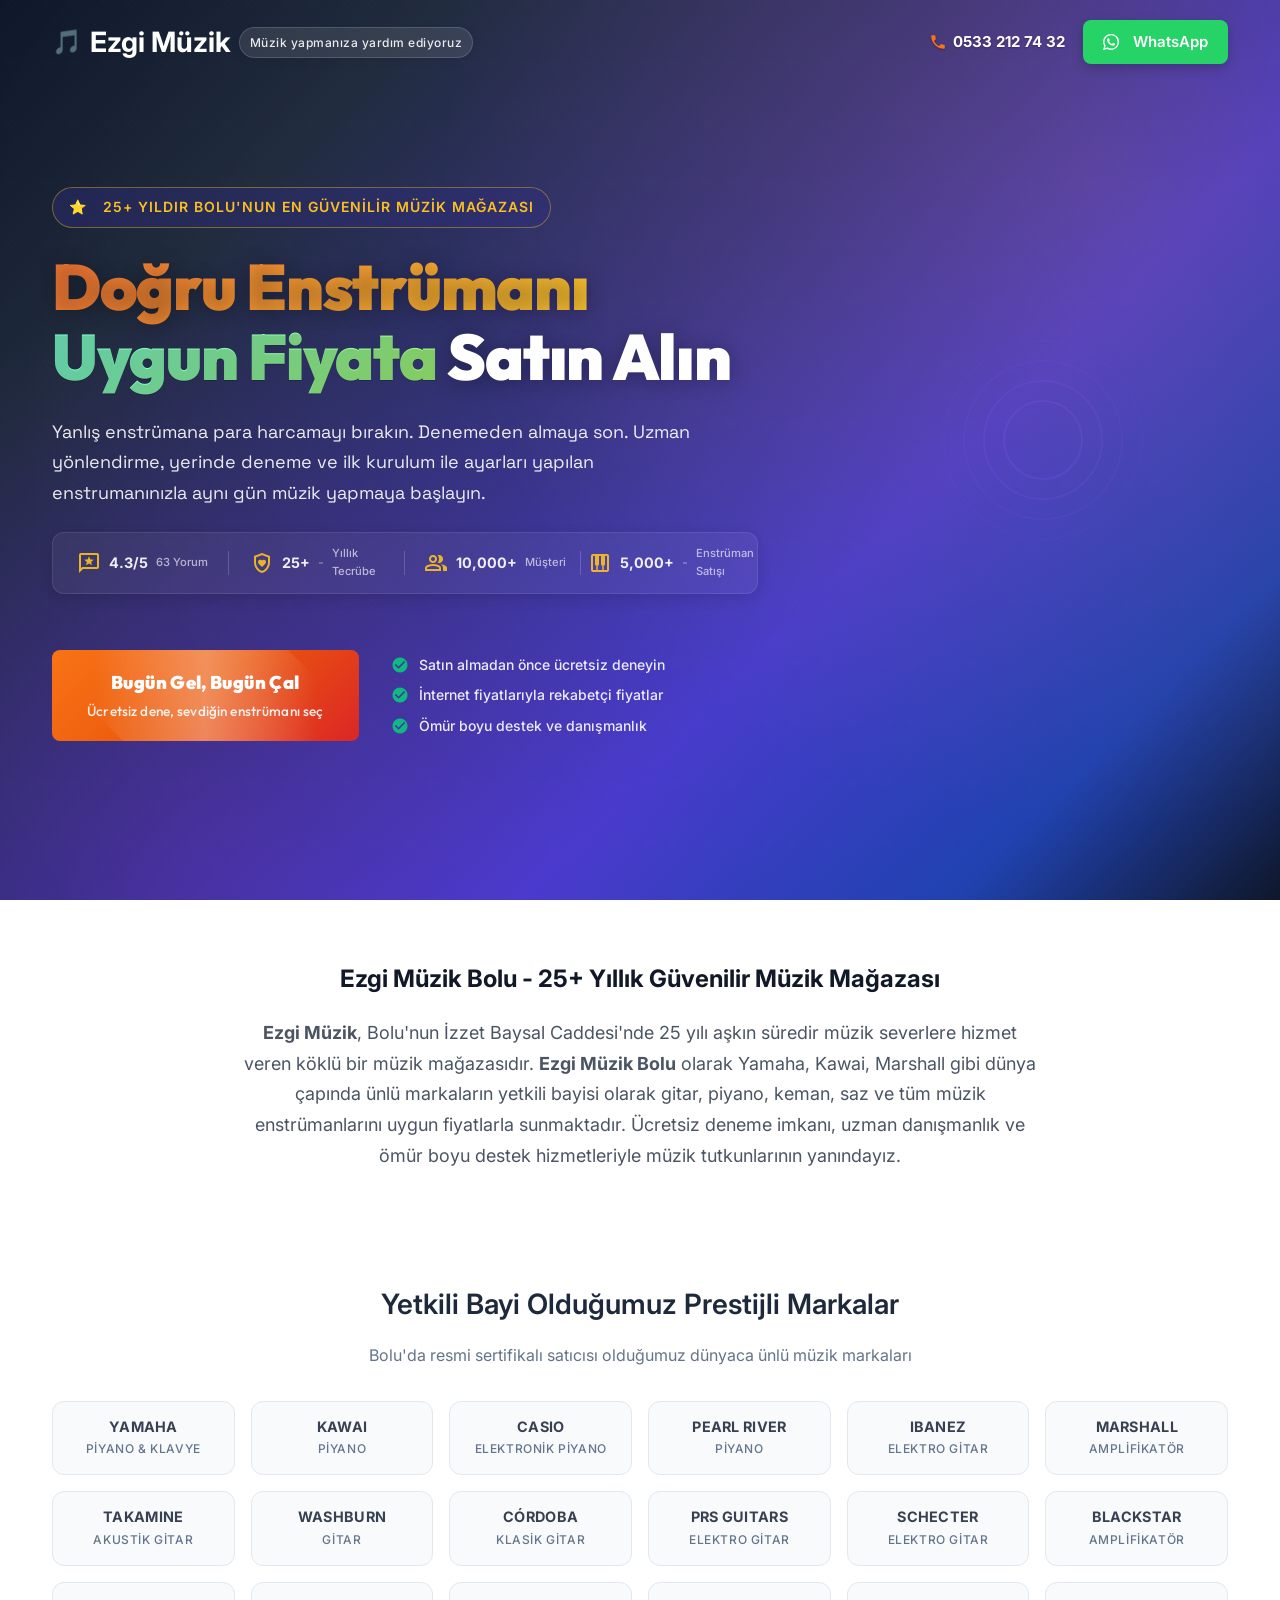
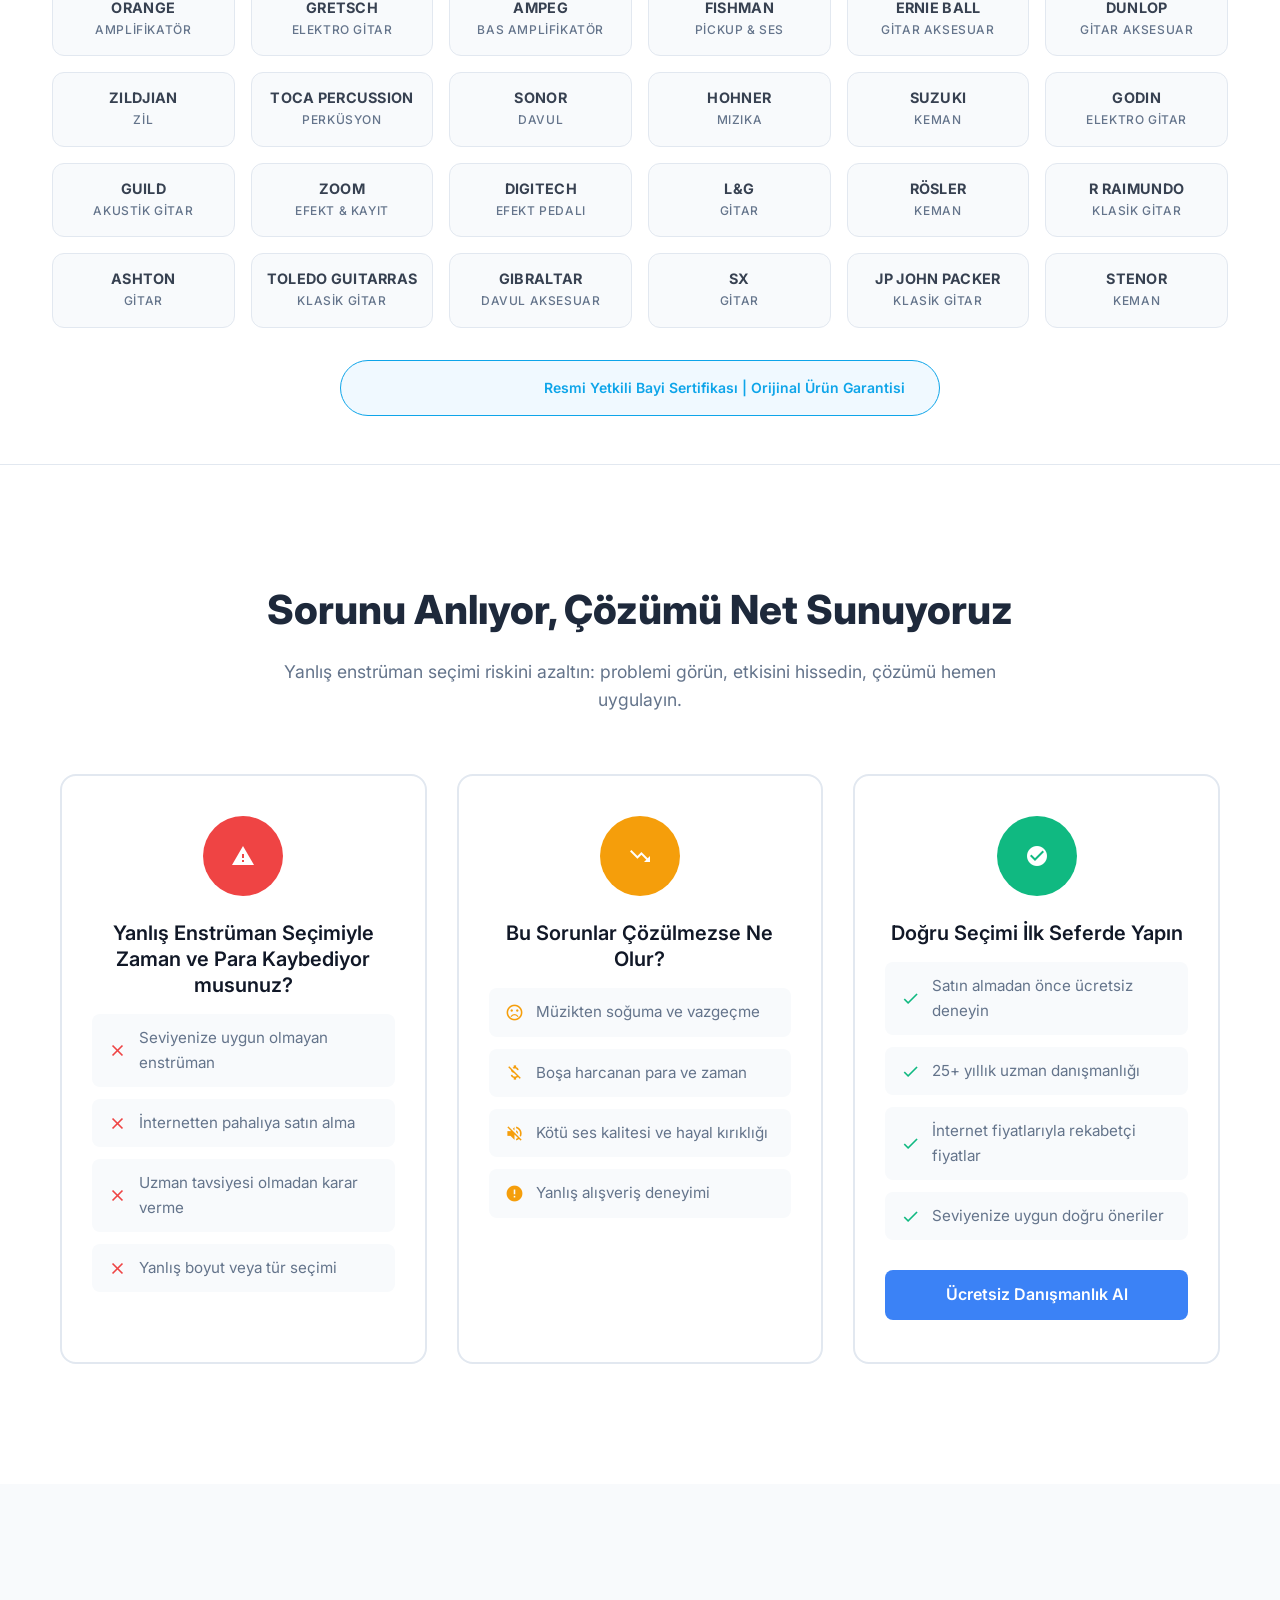
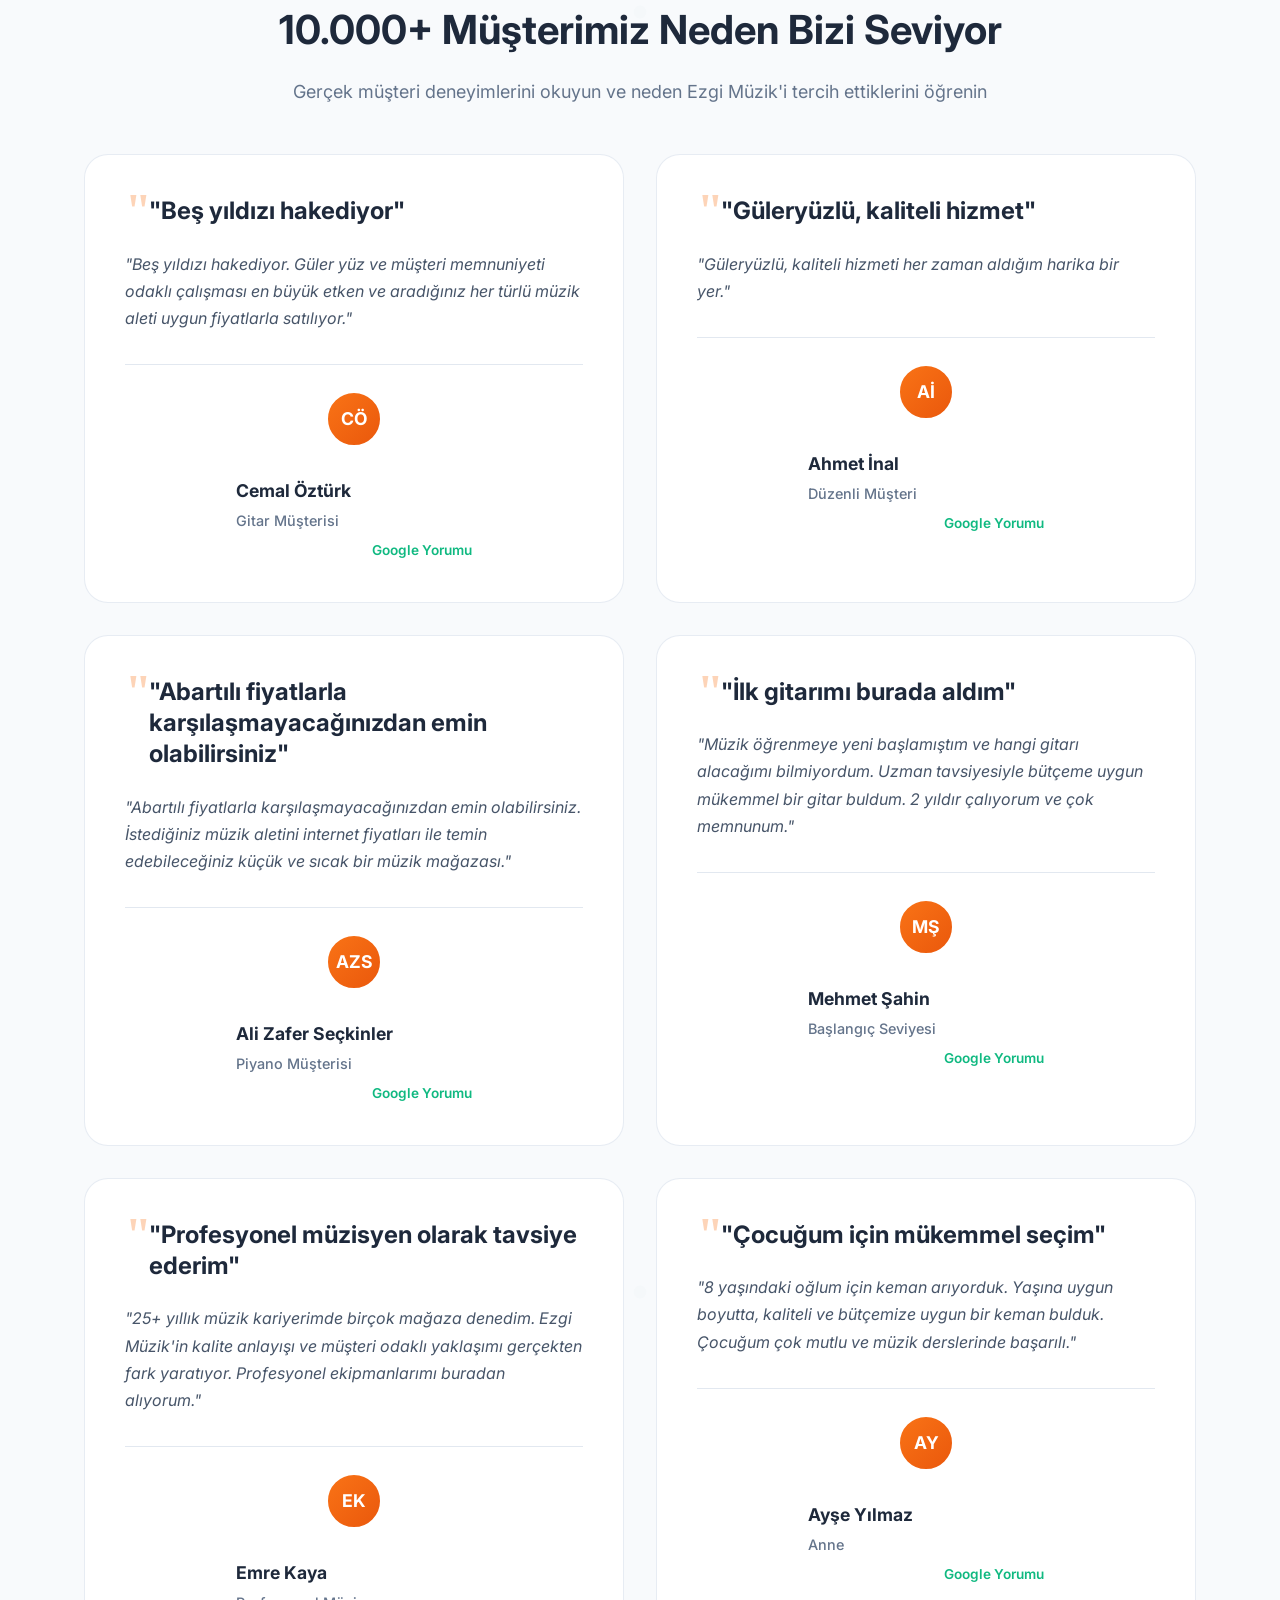
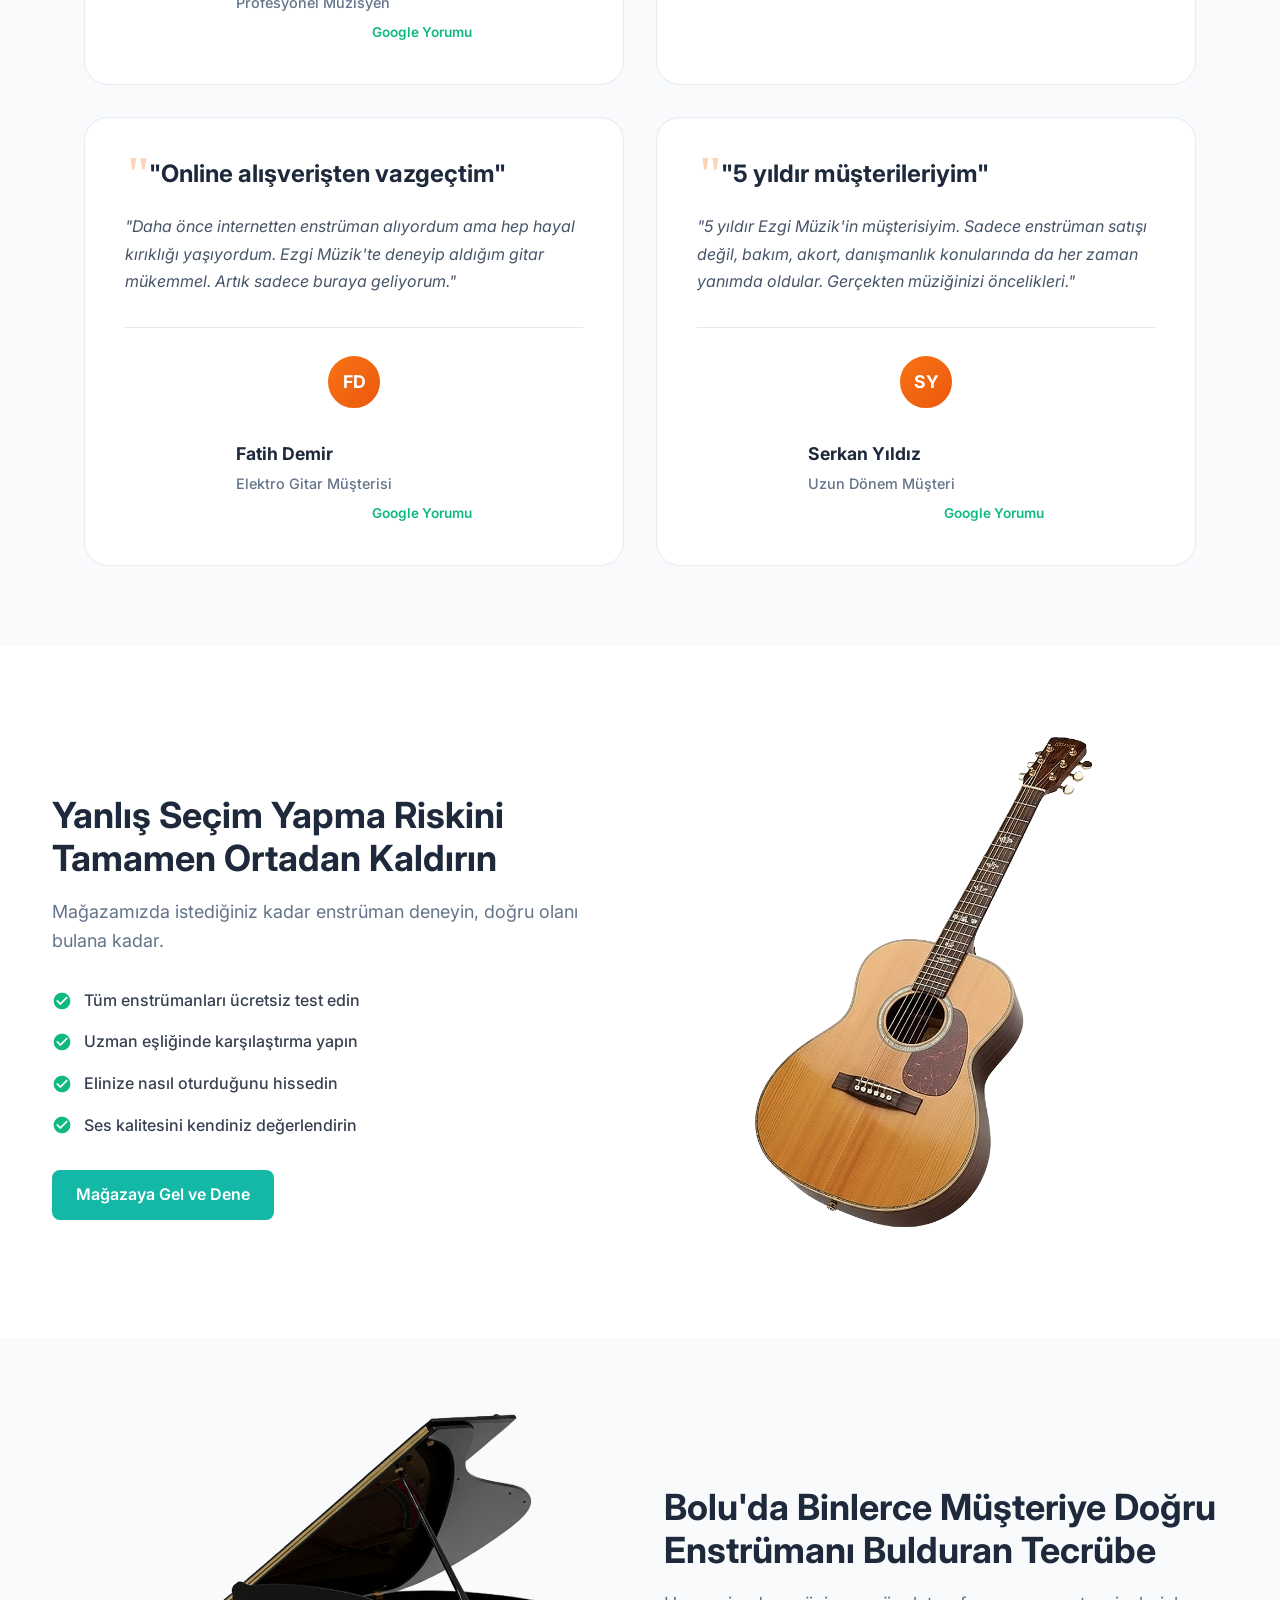
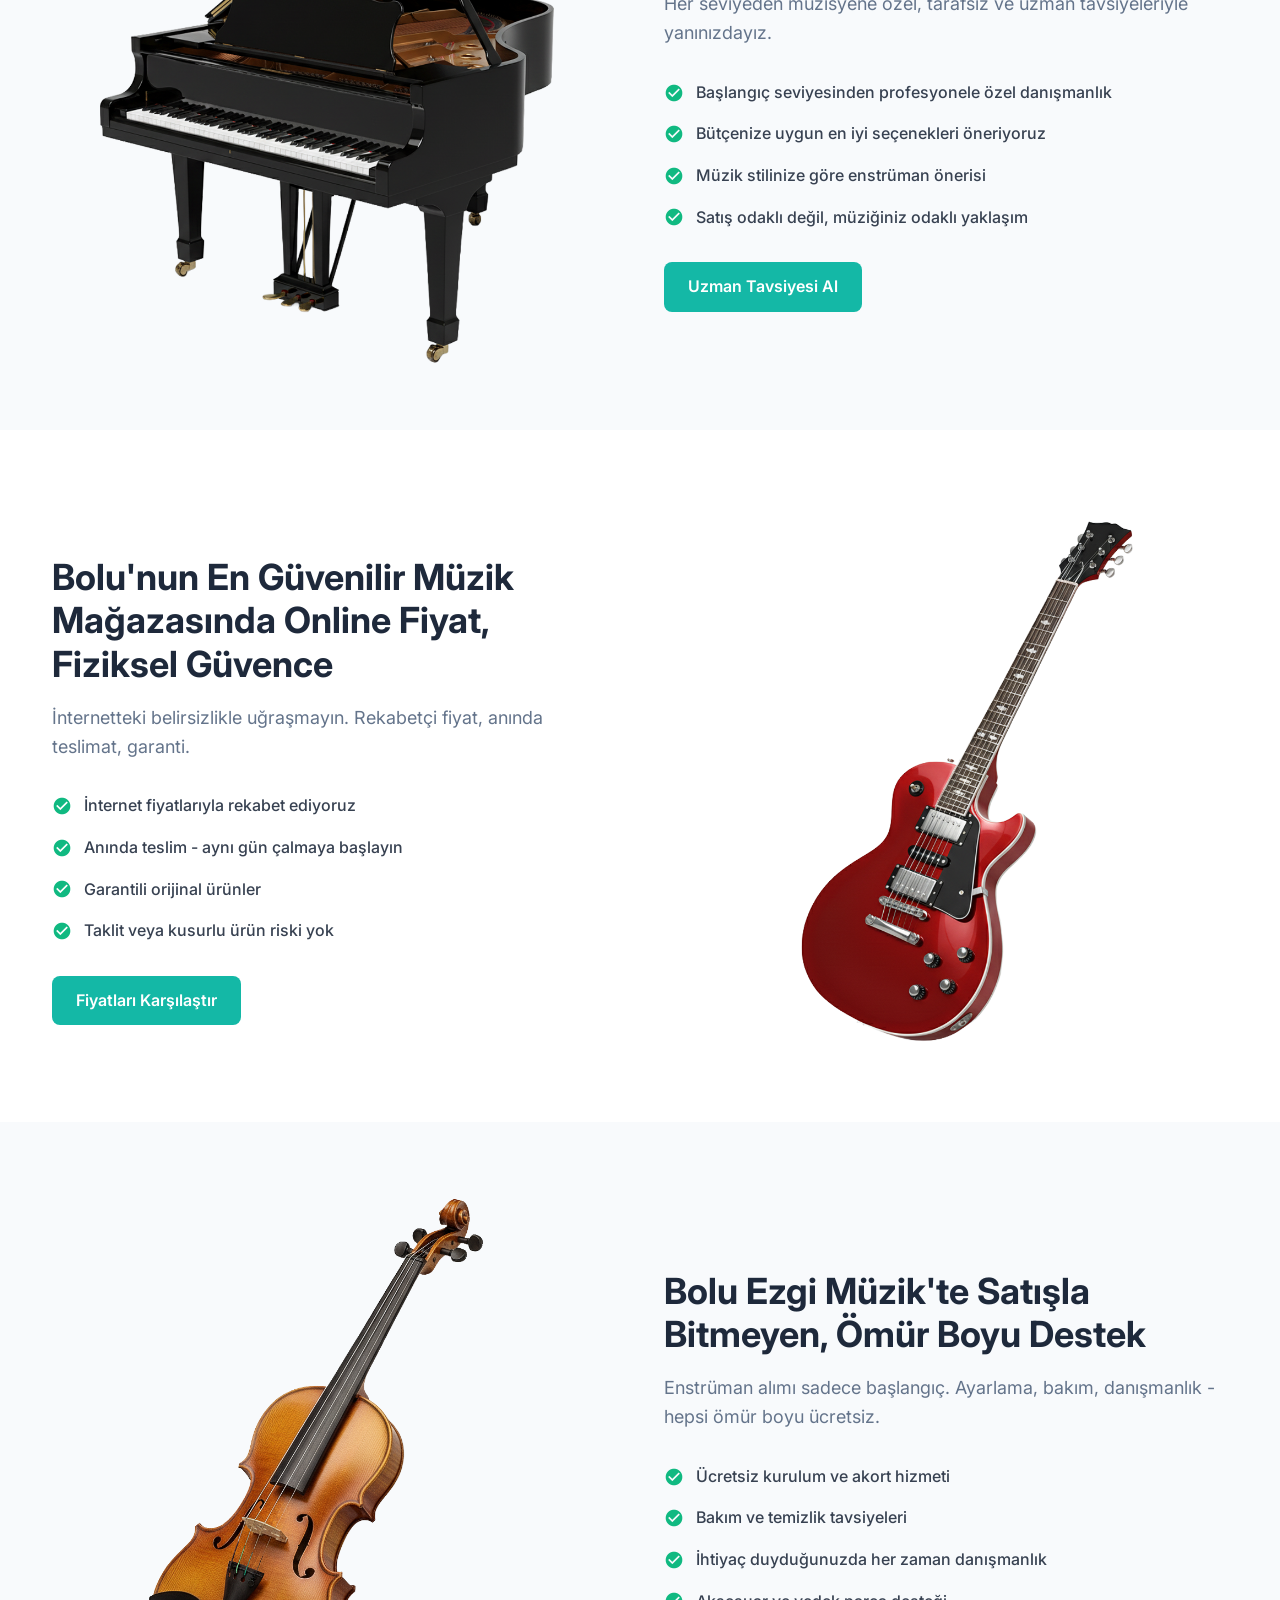
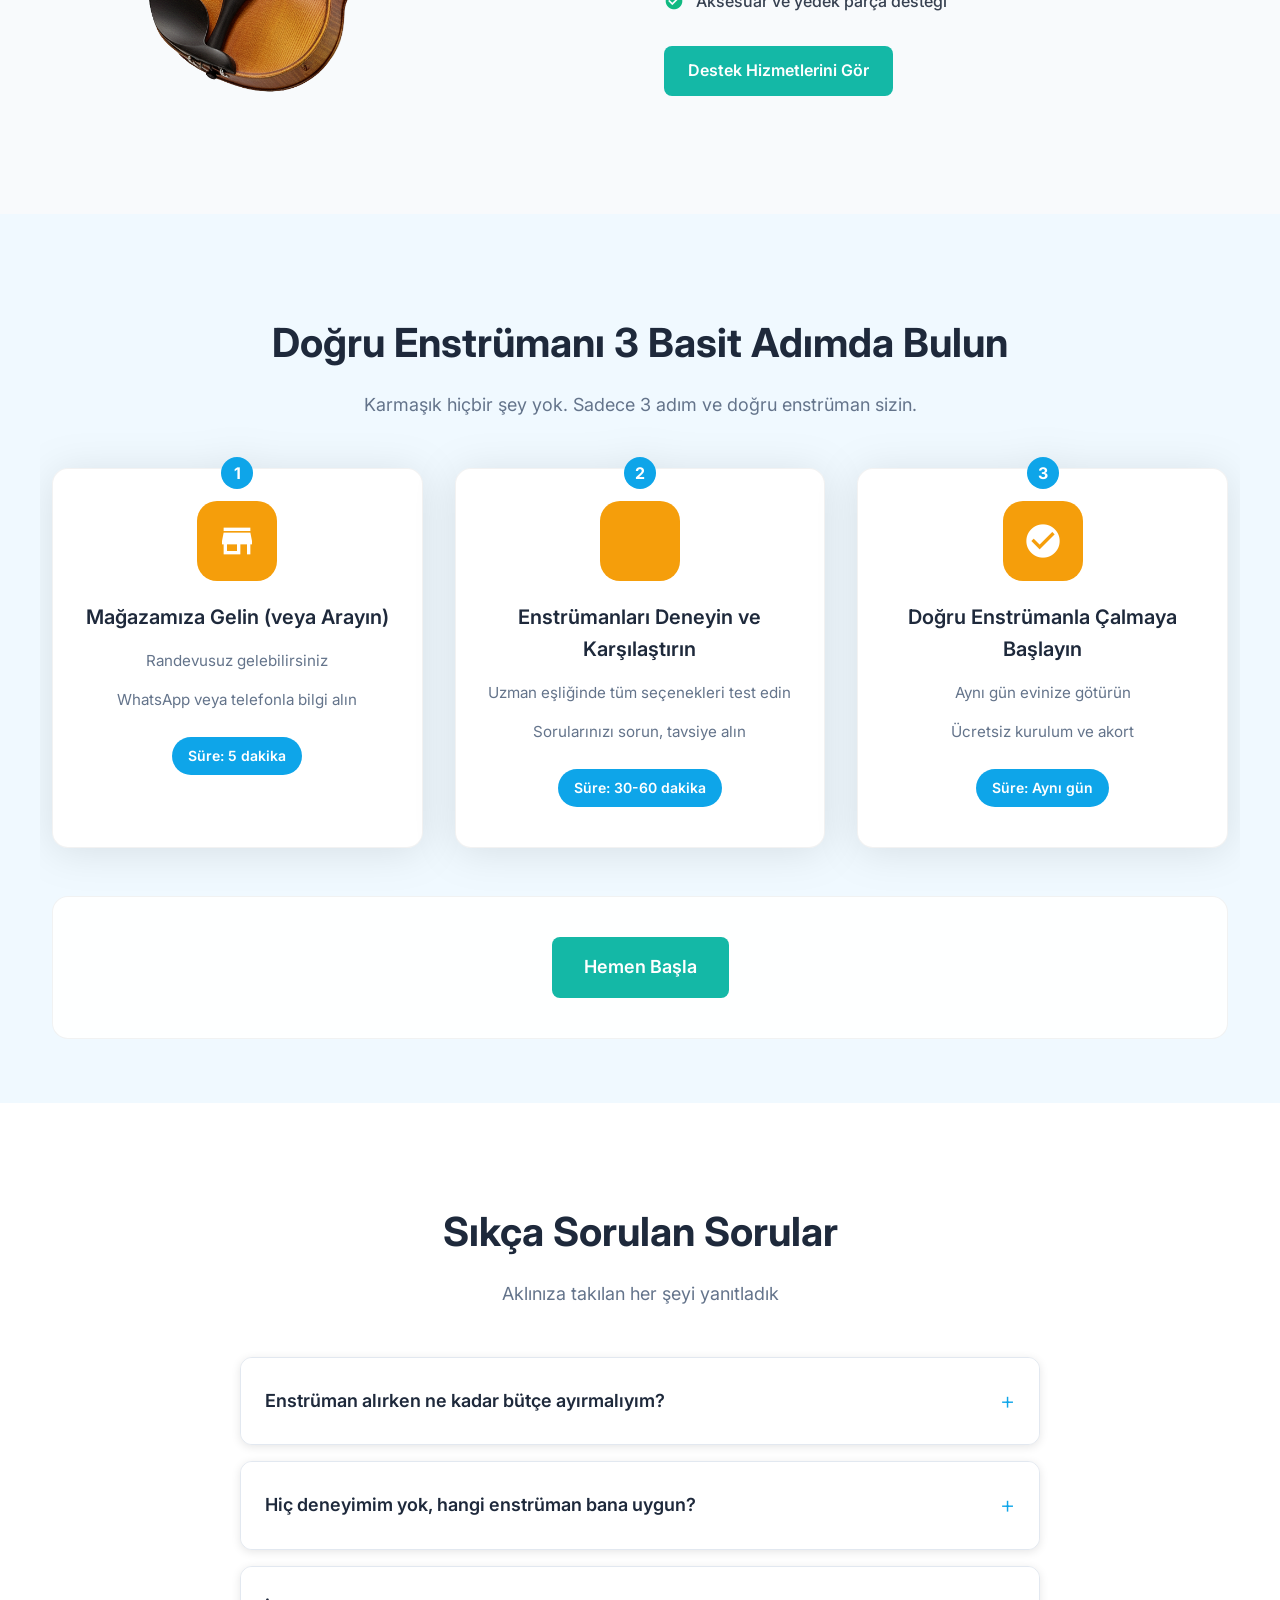
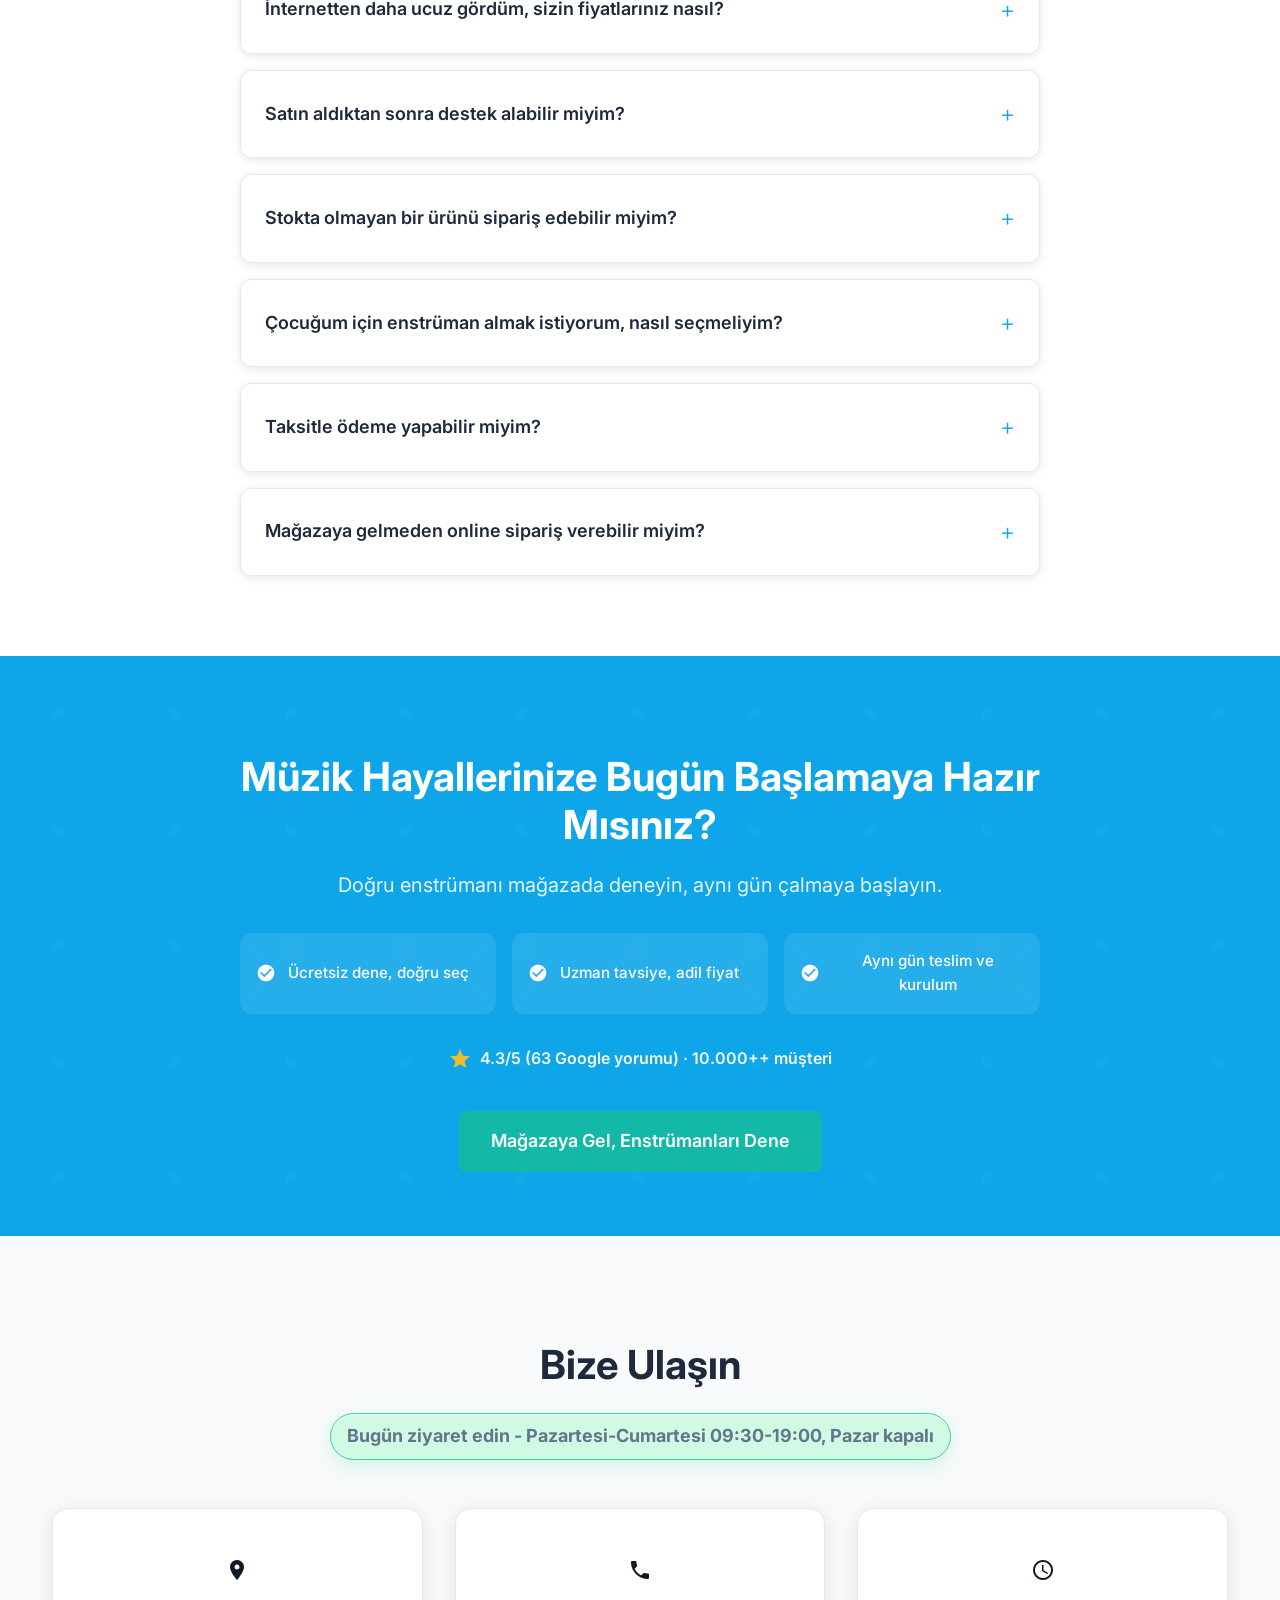
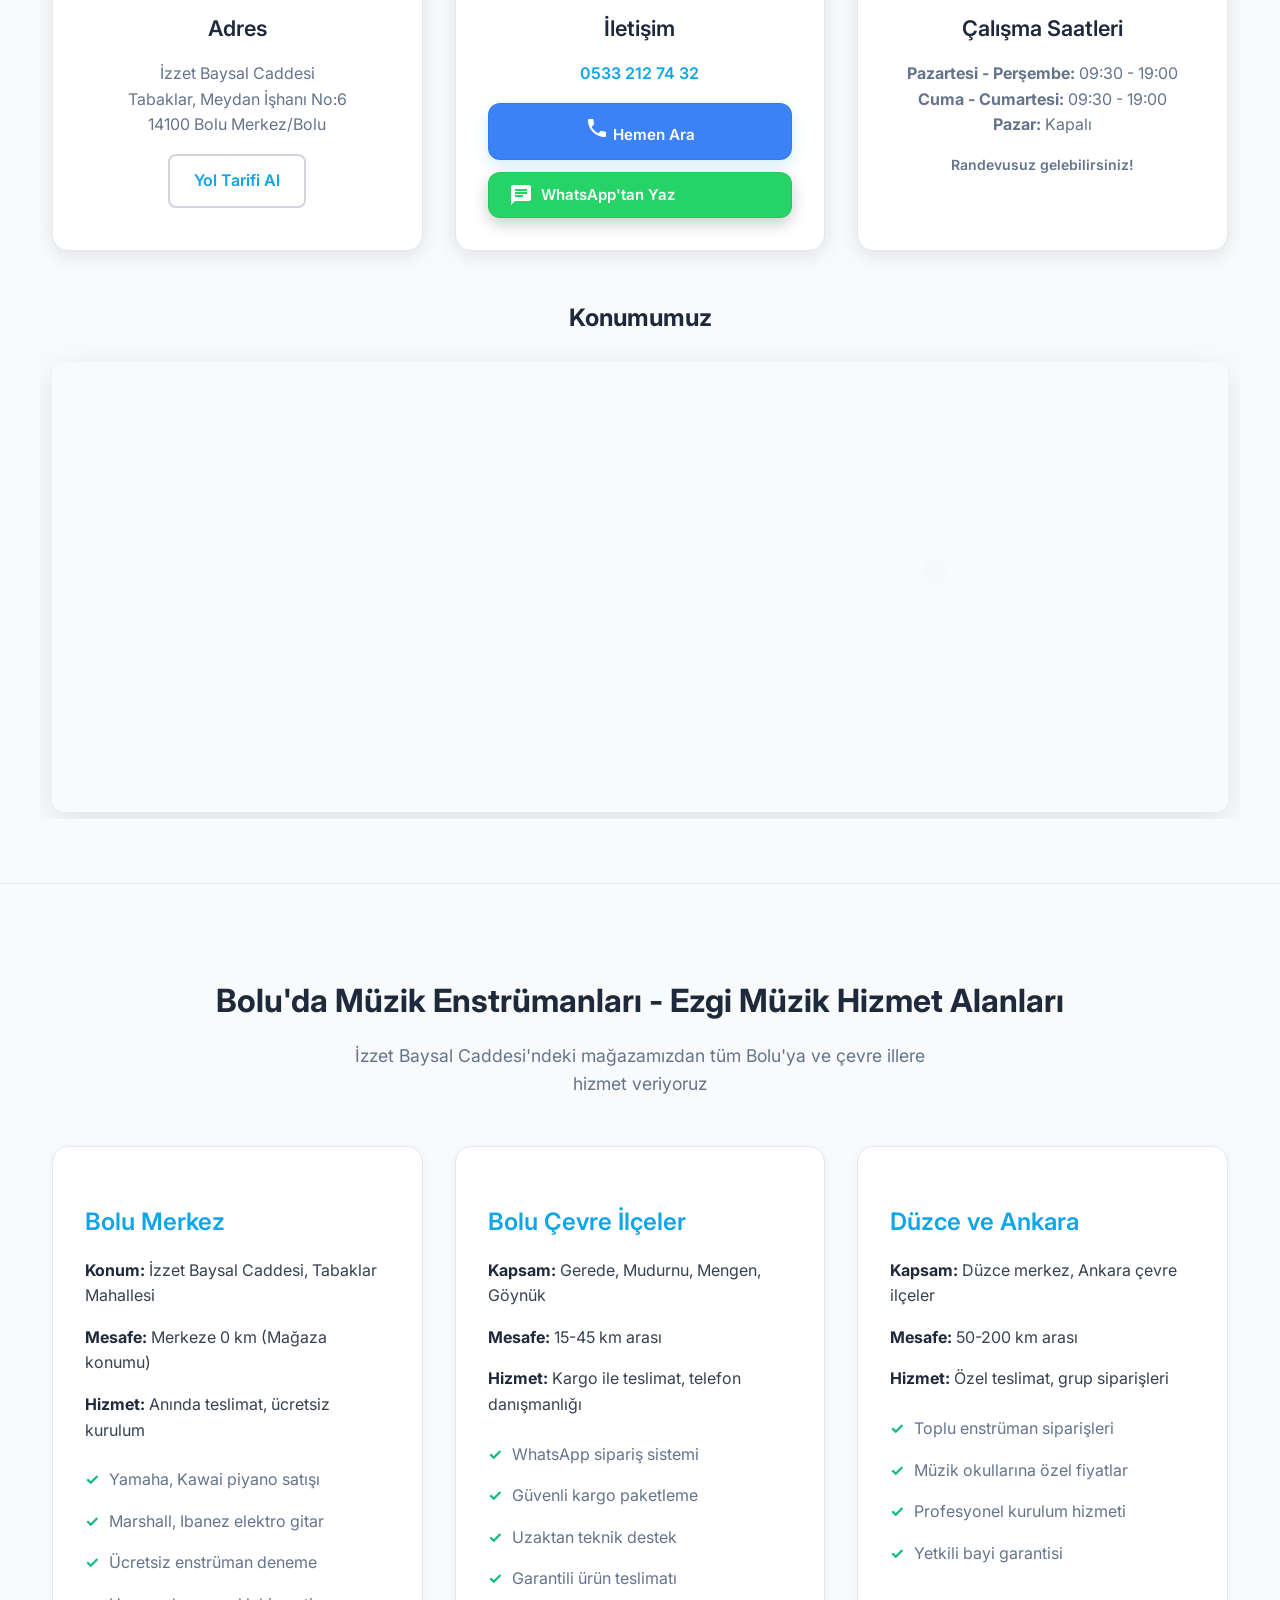
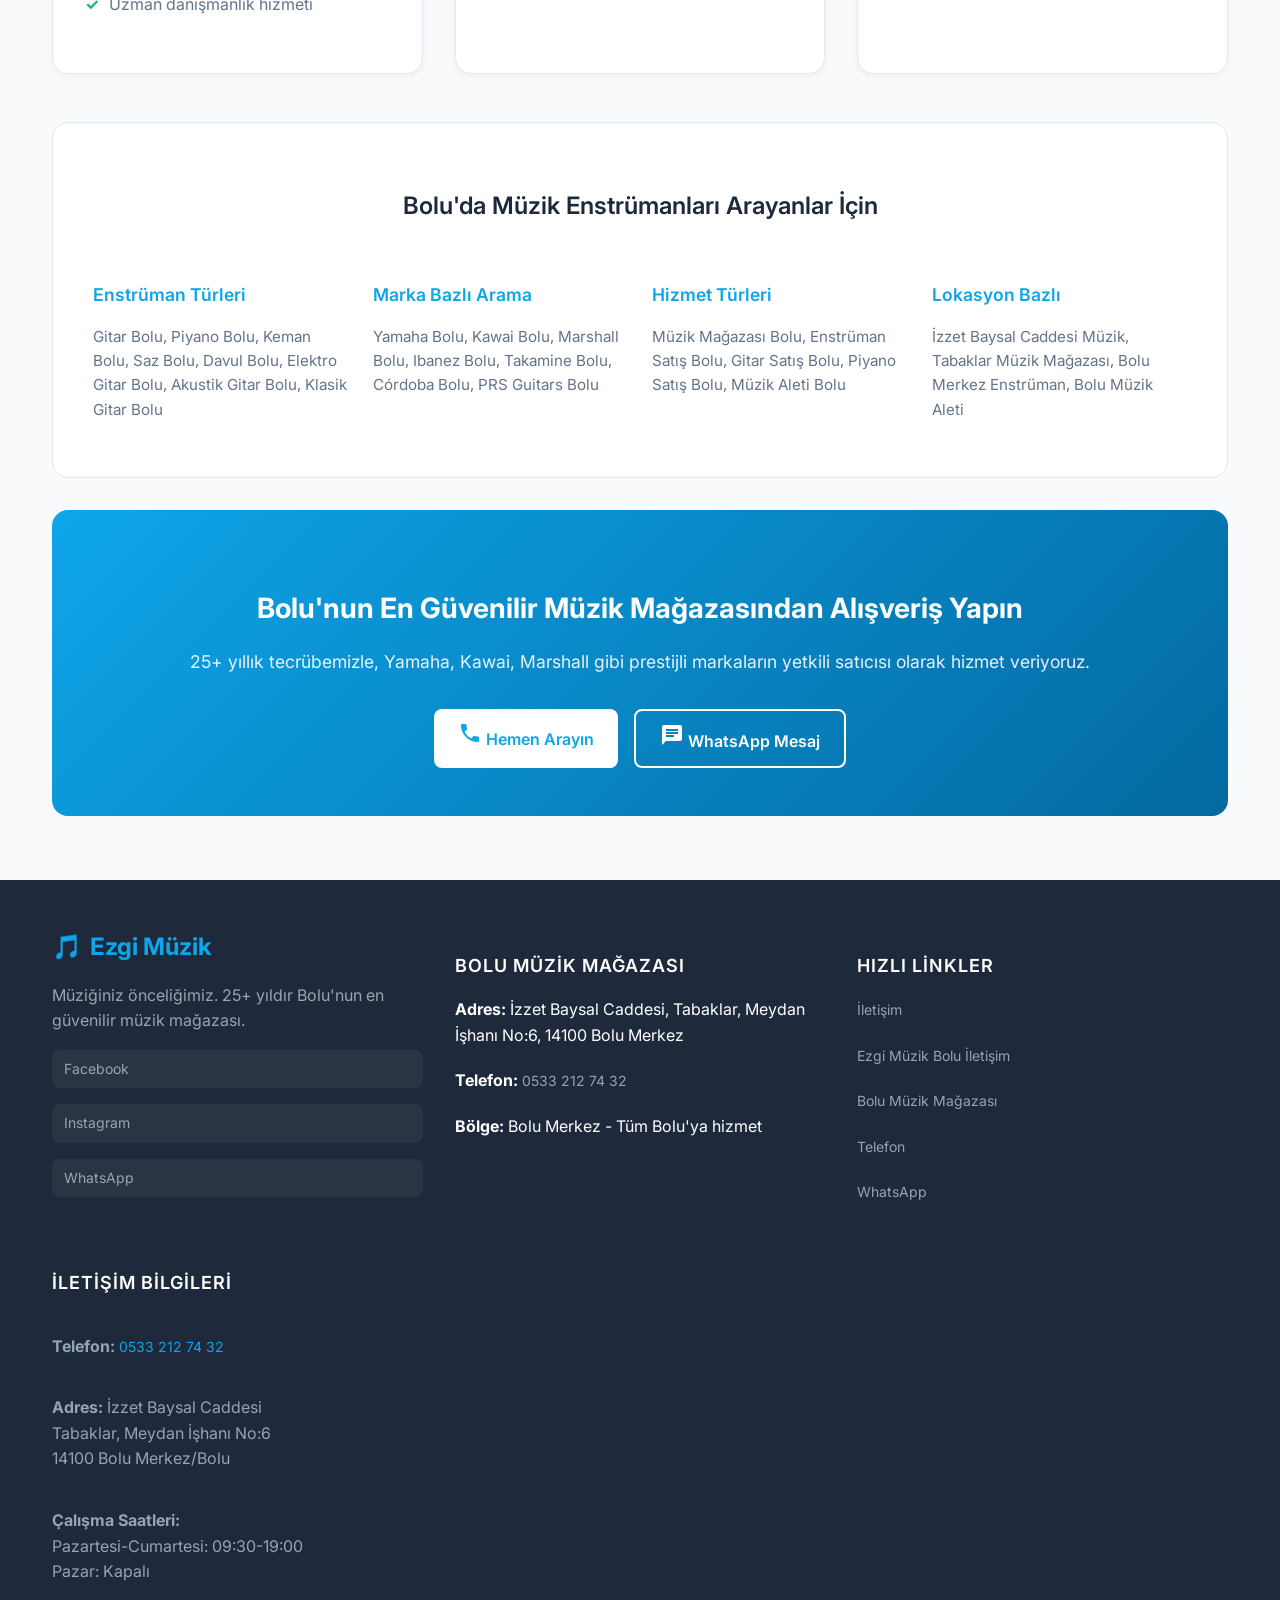
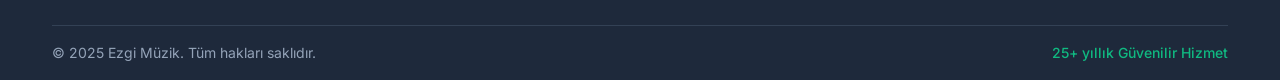
==== commit 24c8550e: "Center align H2 heading in about section" ====
--- a/index.html
+++ b/index.html
@@ -593,7 +593,7 @@
         <!-- About Ezgi Müzik Bolu Section -->
         <section class="about-section" style="padding: 40px 0; background: white;">
             <div class="container">
-                <h2>Ezgi Müzik Bolu - 25+ Yıllık Güvenilir Müzik Mağazası</h2>
+                <h2 style="text-align: center;">Ezgi Müzik Bolu - 25+ Yıllık Güvenilir Müzik Mağazası</h2>
                 <p style="font-size: 1.125rem; line-height: 1.7; max-width: 800px; margin: 0 auto; text-align: center; color: #4B5563;">
                     <strong>Ezgi Müzik</strong>, Bolu'nun İzzet Baysal Caddesi'nde 25 yılı aşkın süredir müzik severlere hizmet veren köklü bir müzik mağazasıdır. <strong>Ezgi Müzik Bolu</strong> olarak Yamaha, Kawai, Marshall gibi dünya çapında ünlü markaların yetkili bayisi olarak gitar, piyano, keman, saz ve tüm müzik enstrümanlarını uygun fiyatlarla sunmaktadır. Ücretsiz deneme imkanı, uzman danışmanlık ve ömür boyu destek hizmetleriyle müzik tutkunlarının yanındayız.
                 </p>
